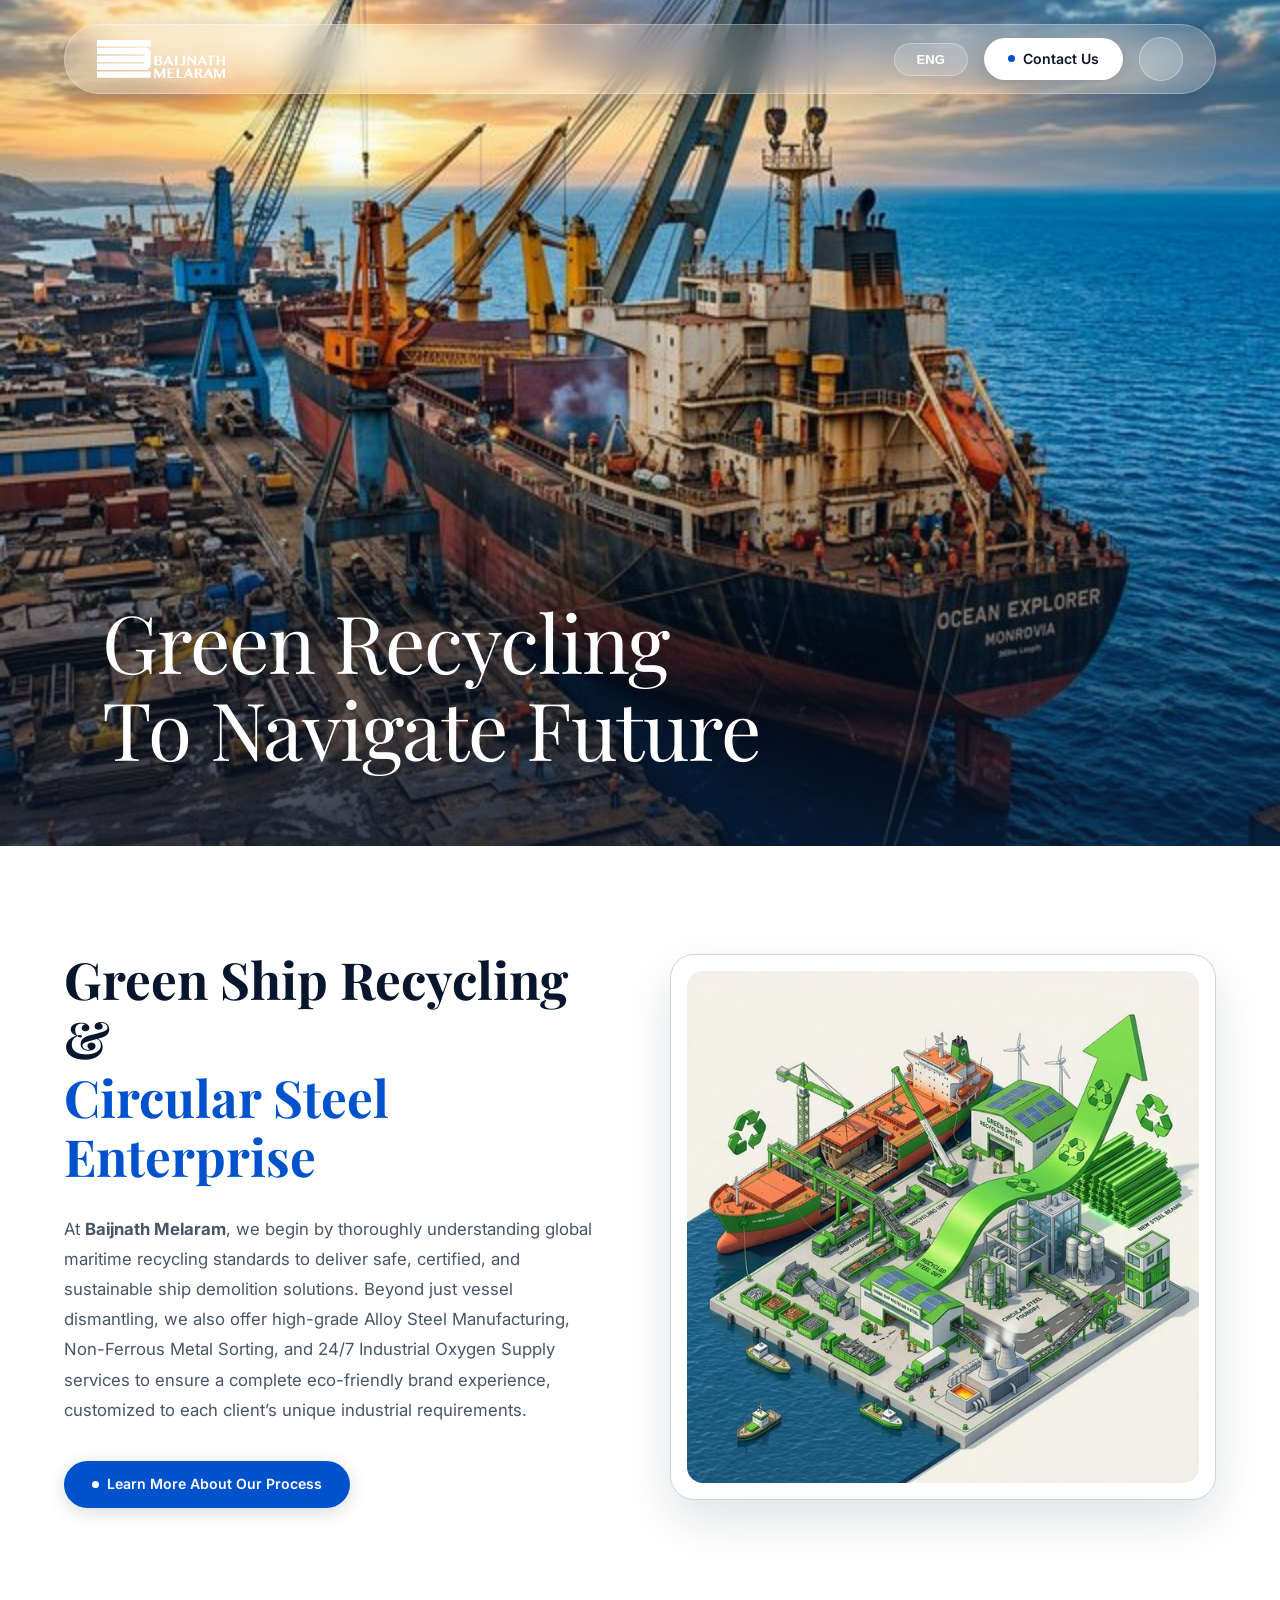
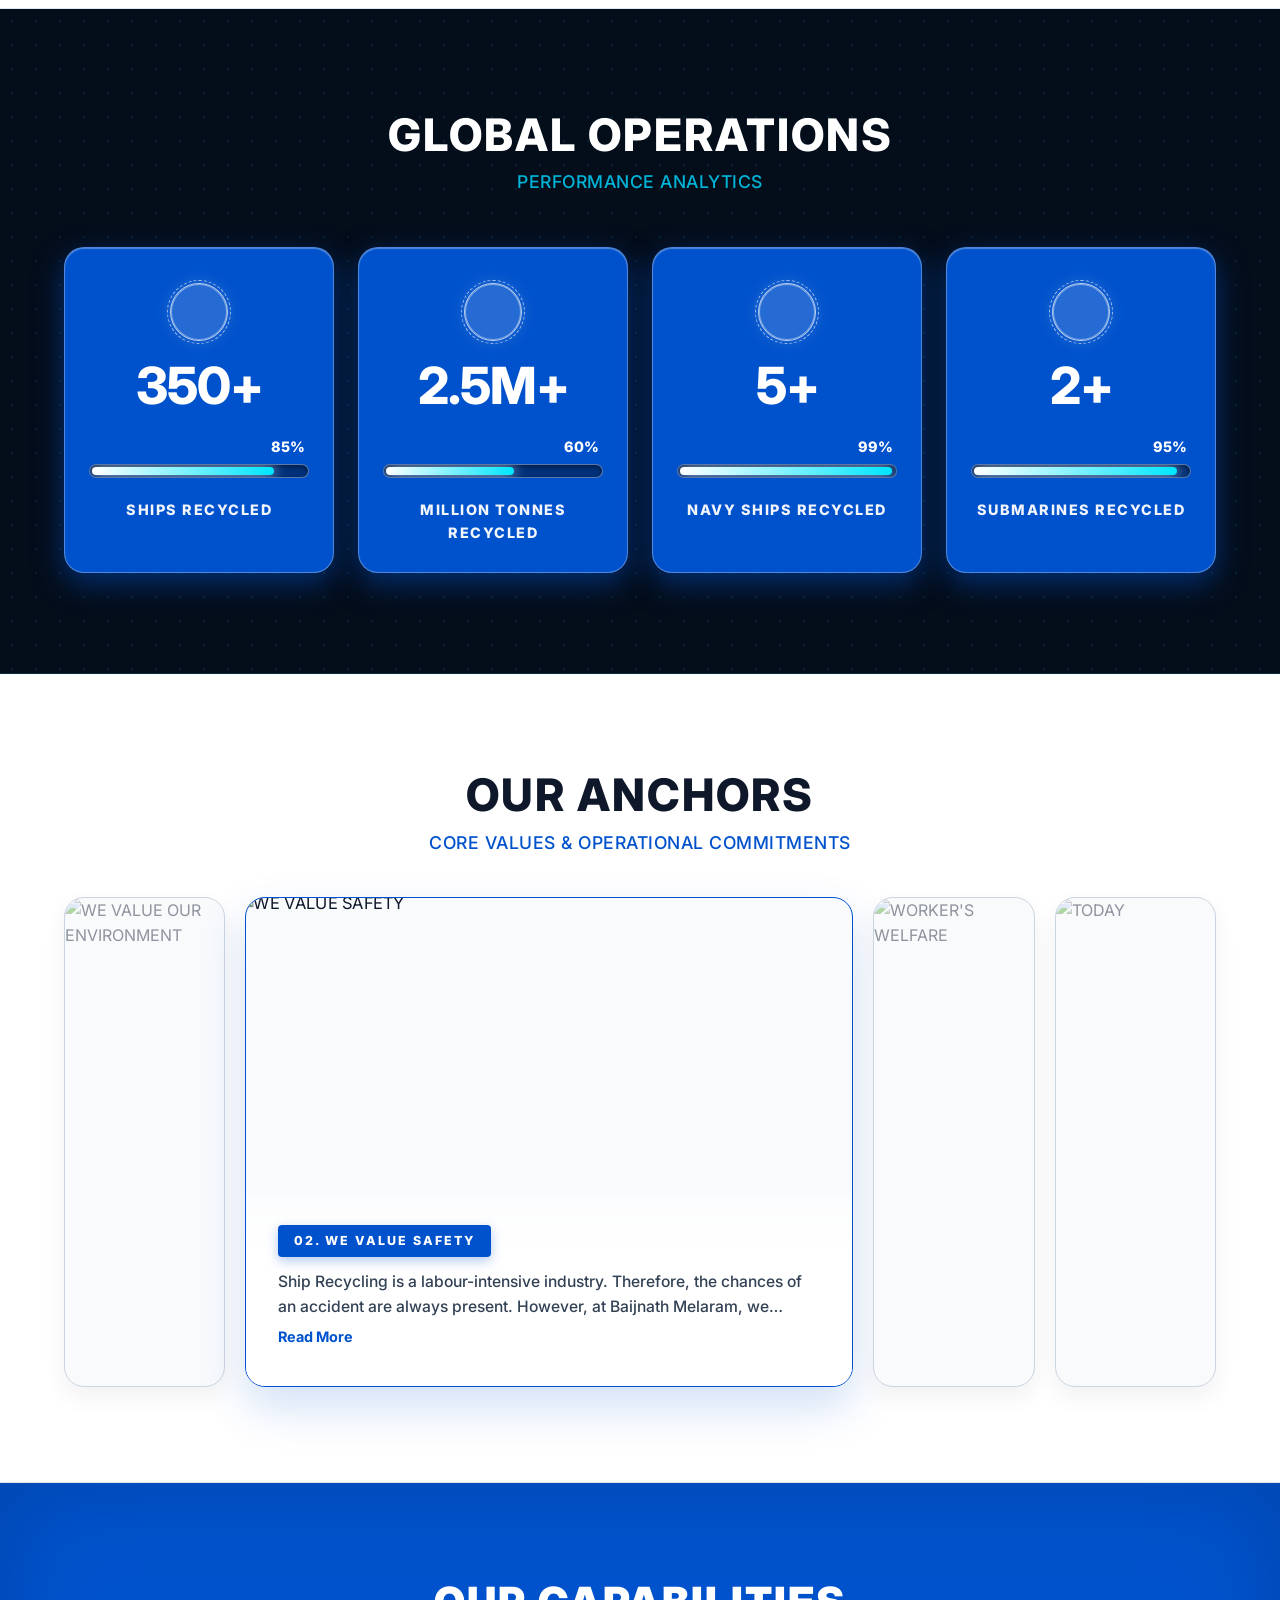
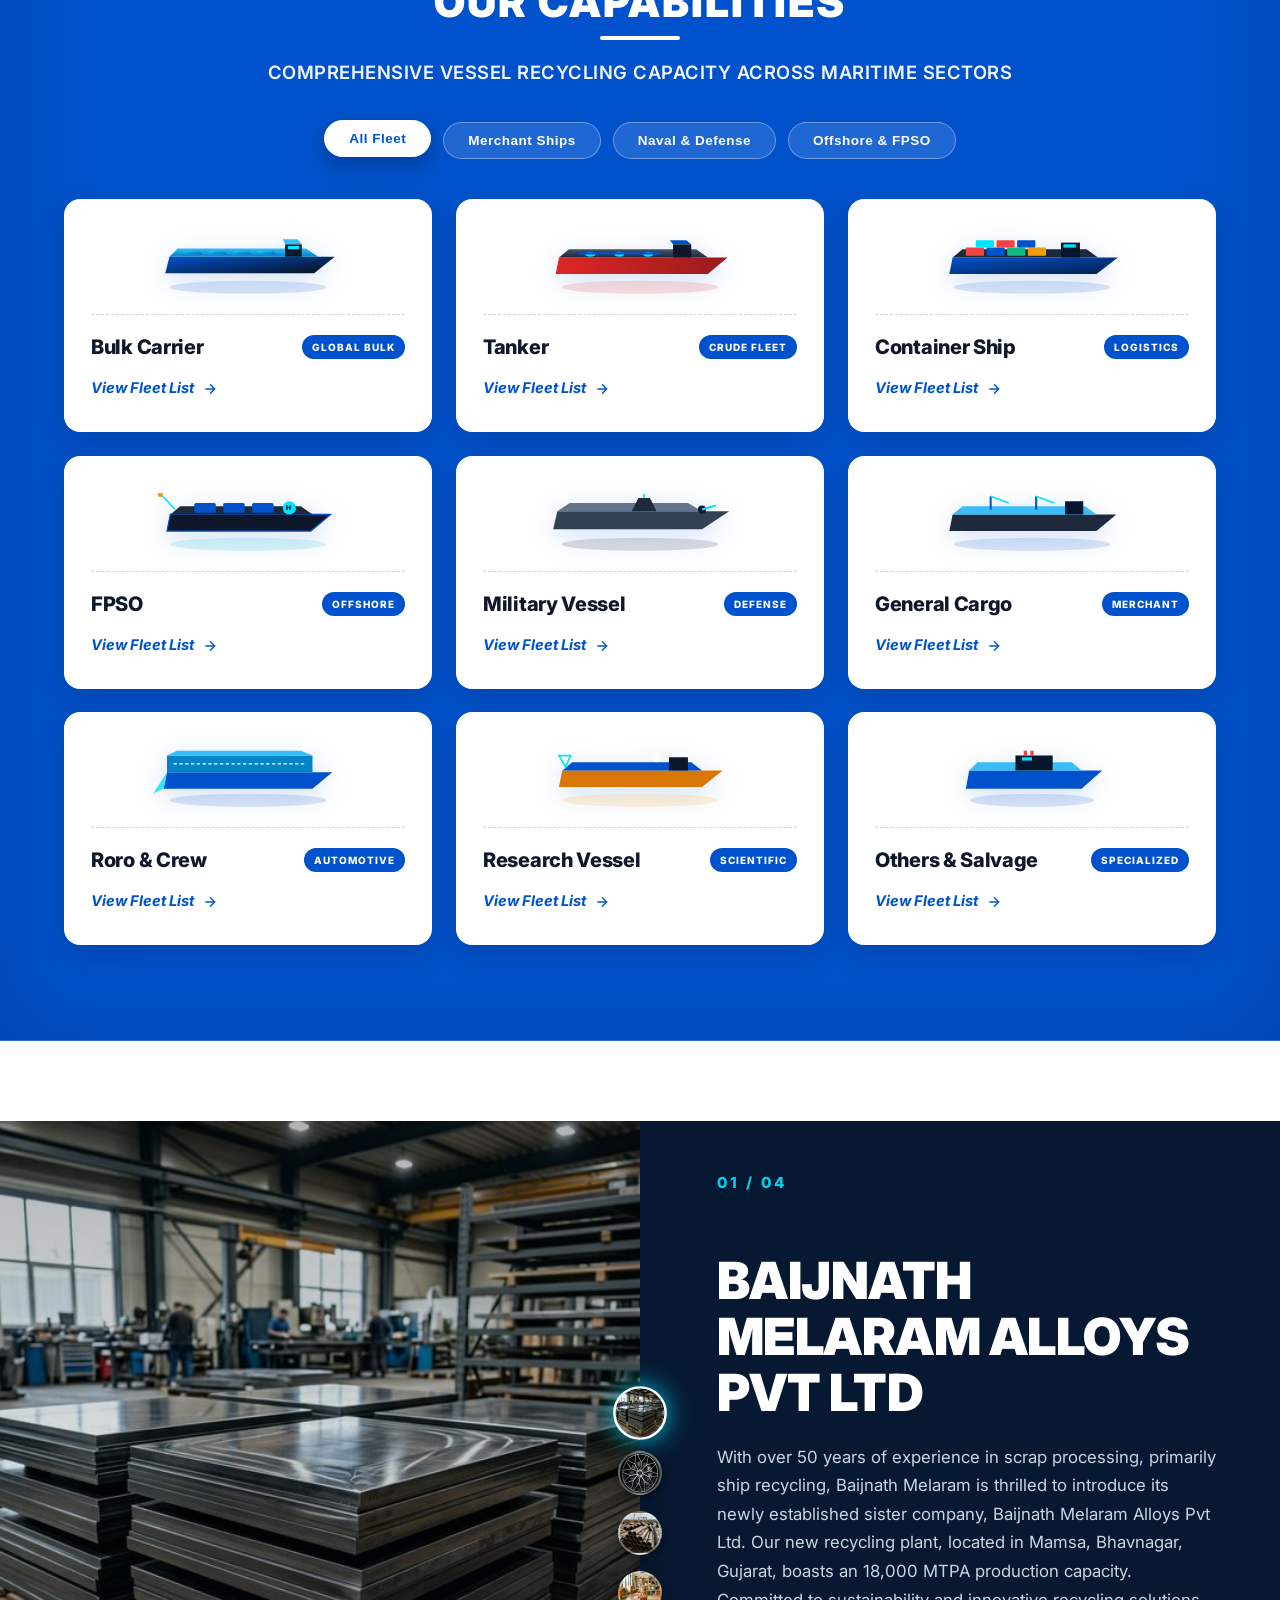
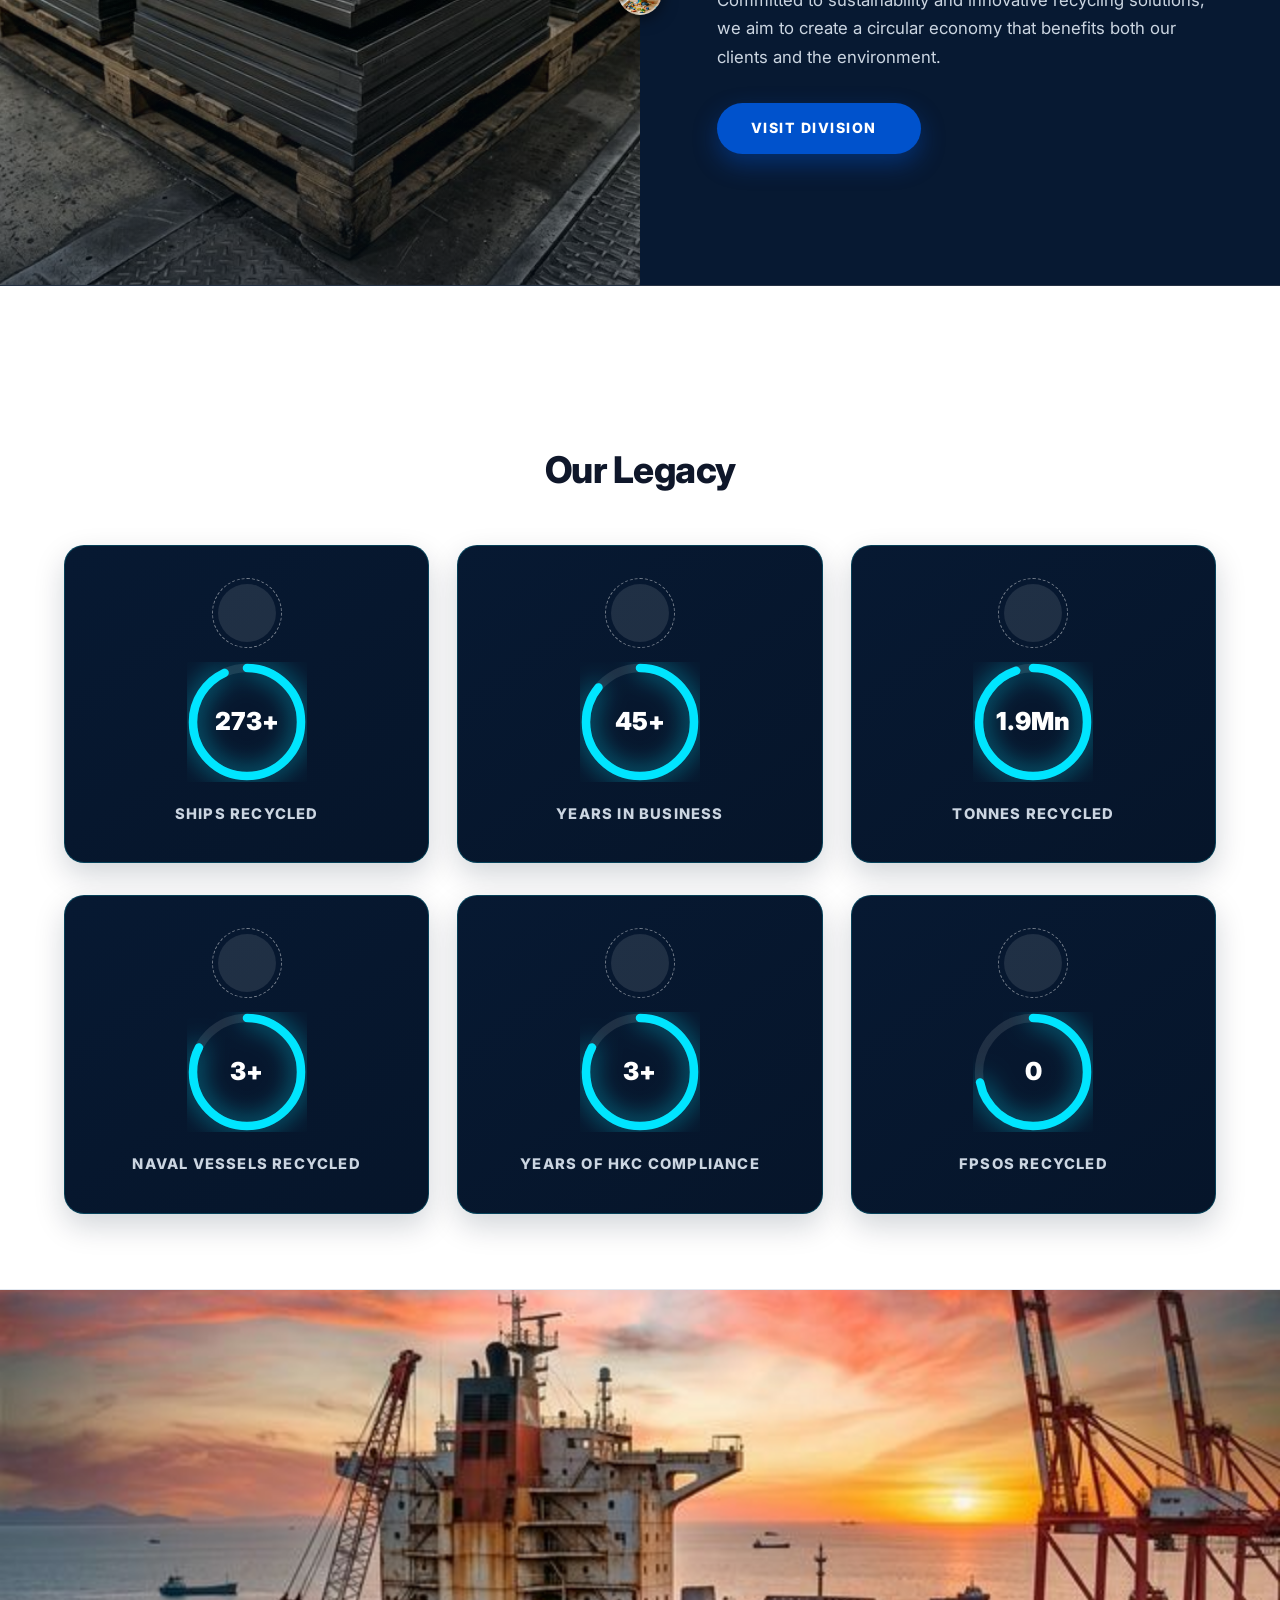
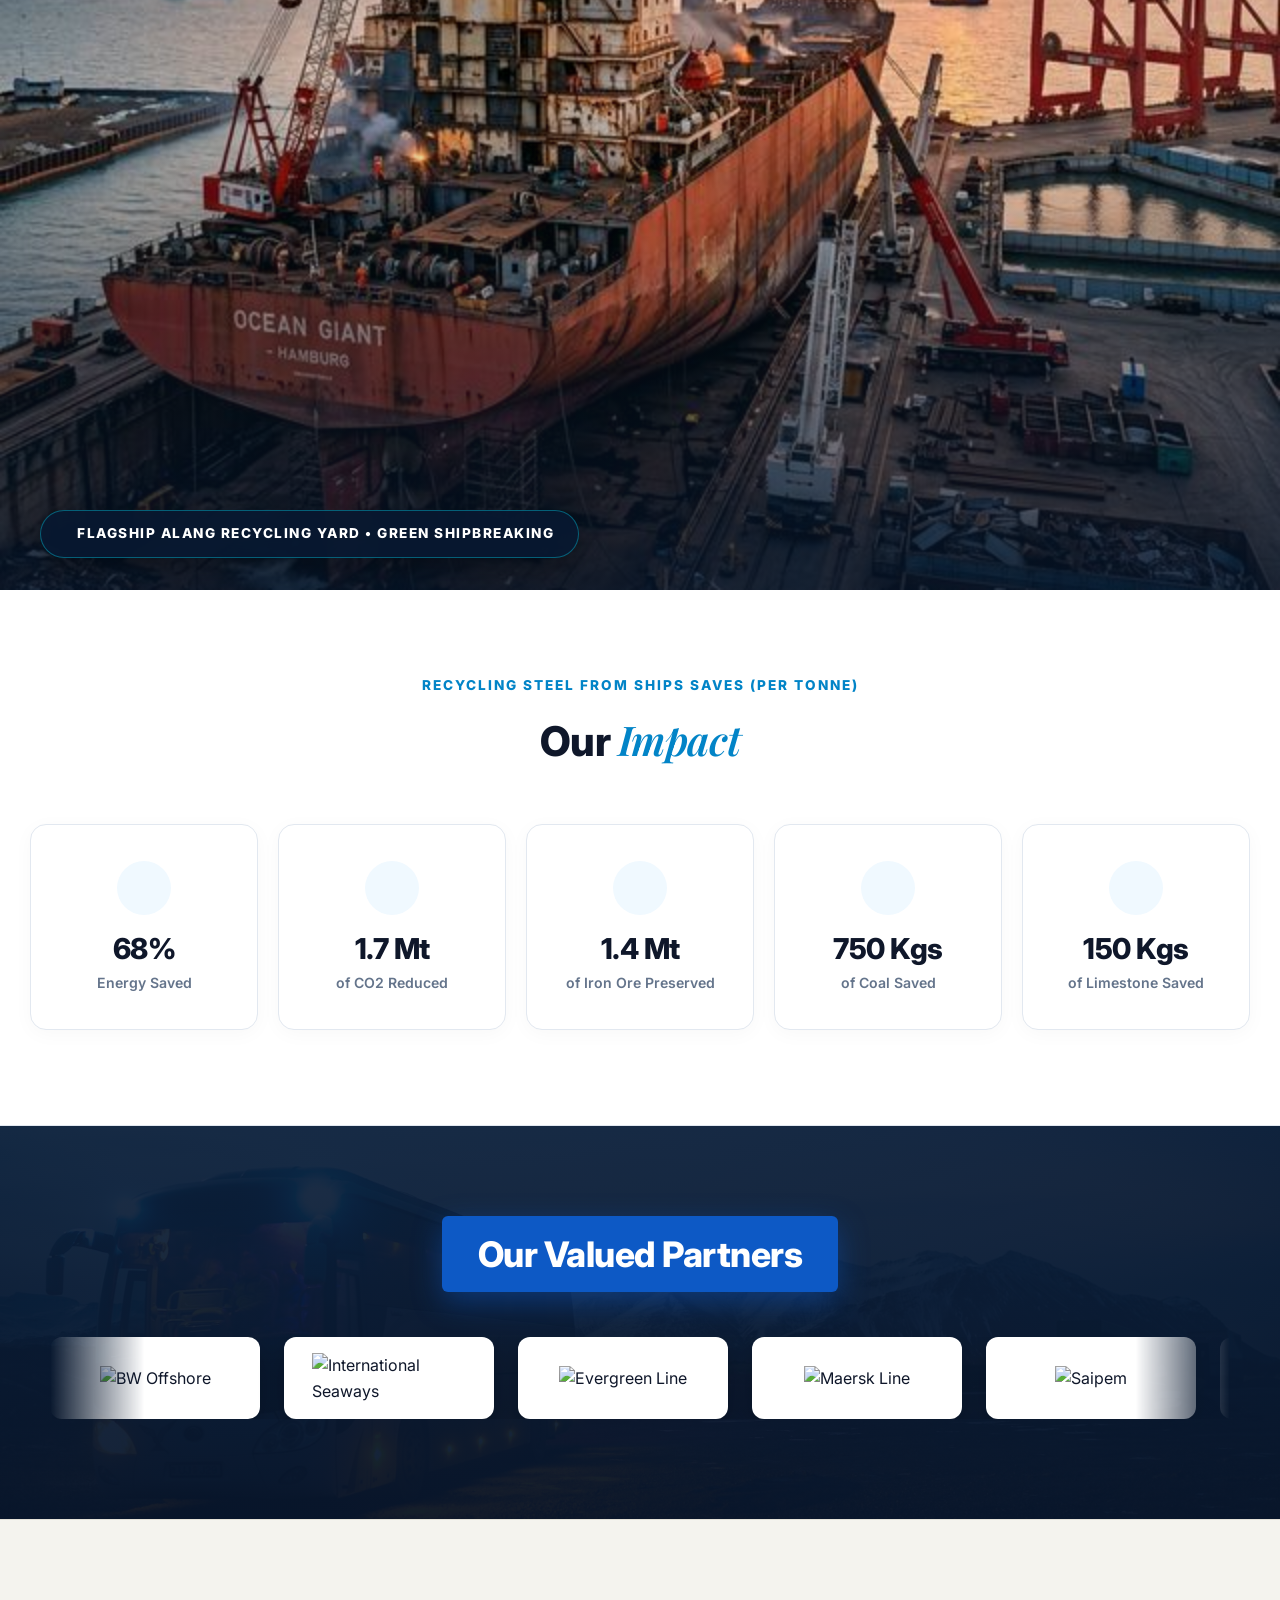
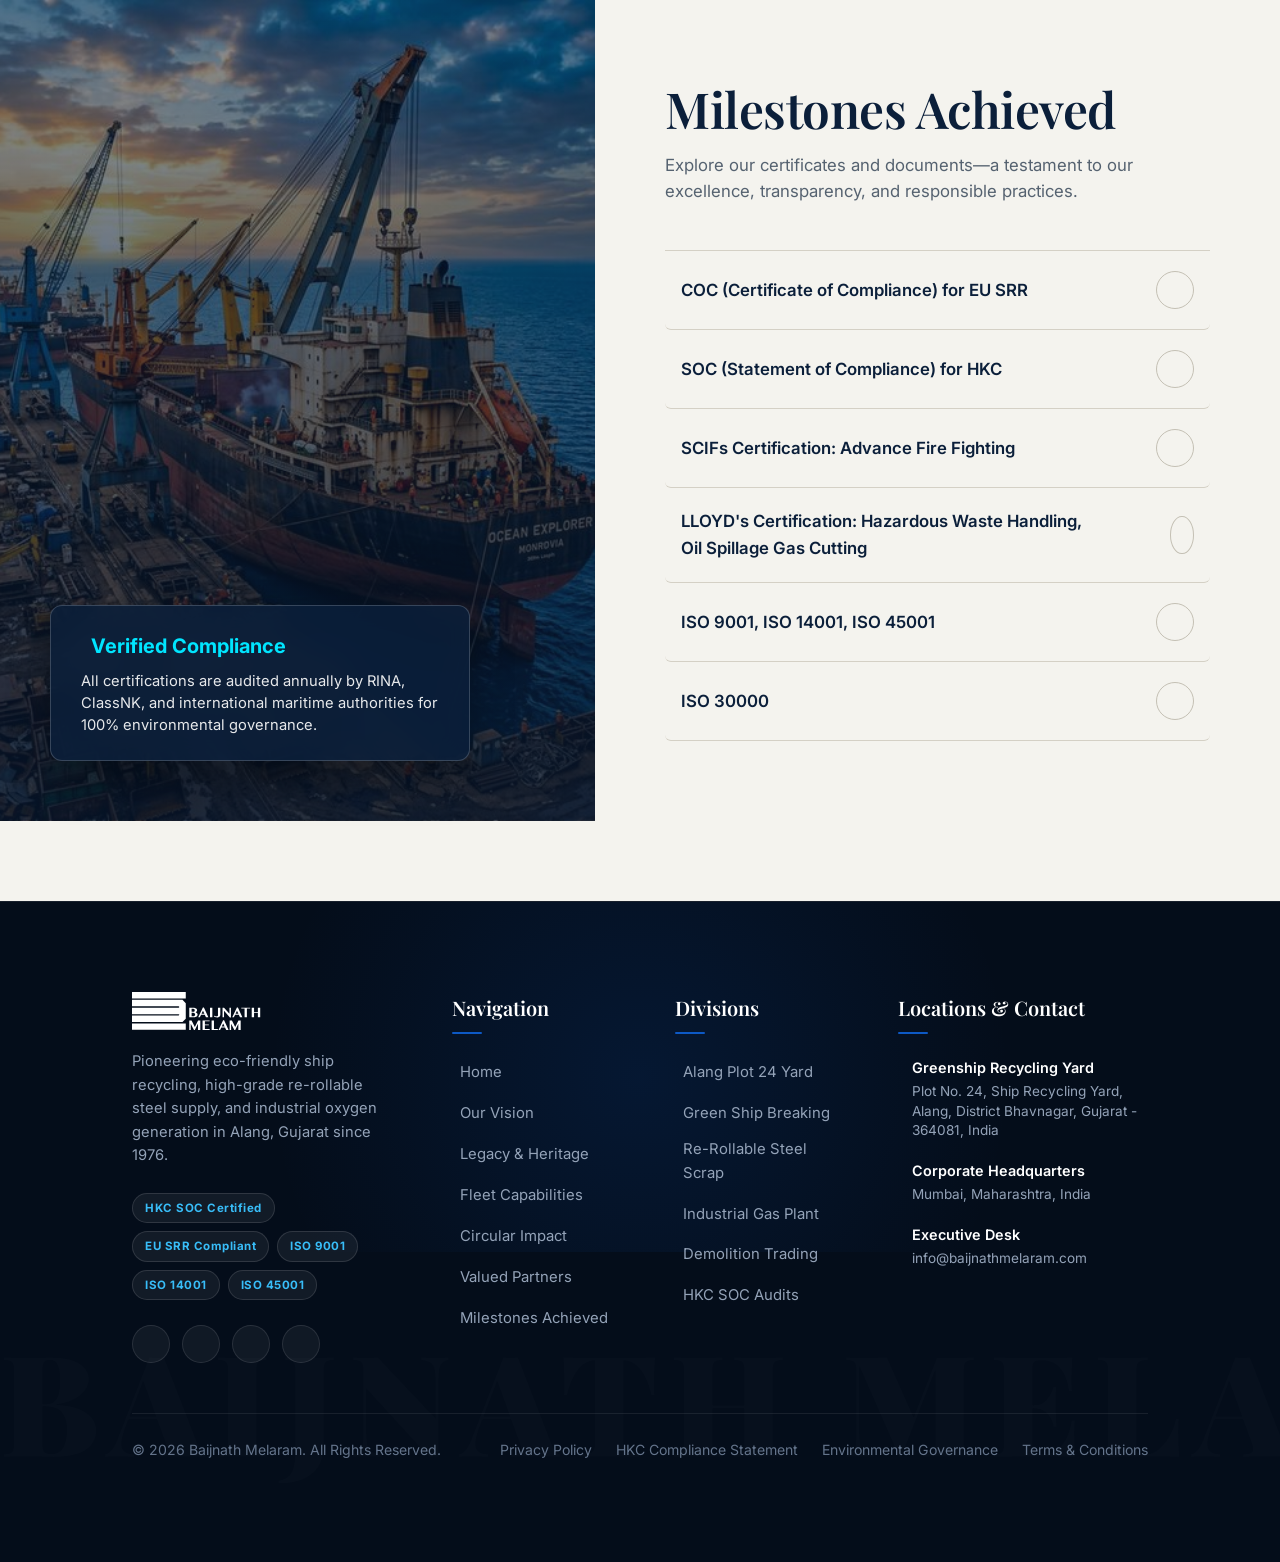
==== index.html @ f5192e76 "Finalize Baijnath Melaram website redesign with responsive layout, custom CSS, and high-end industri" ====
<!DOCTYPE html>
<html lang="en">
<head>
  <meta charset="UTF-8">
  <meta name="viewport" content="width=device-width, initial-scale=1.0">
  <title>Baijnath Melaram | Global Green Ship Recycling & Circular Steel</title>
  <!-- Remixicon Icons -->
  <link href="https://cdn.jsdelivr.net/npm/remixicon@3.5.0/fonts/remixicon.css" rel="stylesheet">
  <link rel="stylesheet" href="styles.css">
</head>
<body>

  <!-- Smart Scroll-Aware Floating Transparent Glass Pill Header (Full Original Size) -->
  <div class="sims-header-container" id="header-wrap">
    <nav class="sims-navbar" id="main-nav">
      <!-- Official Baijnath Melaram SVG Logo -->
      <a href="#" class="sims-logo-link">
        <svg class="sims-logo-svg" preserveAspectRatio="xMidYMid meet" data-bbox="38.77 33.06 450.37 133.49" viewBox="38.77 33.06 450.37 133.49" xmlns="http://www.w3.org/2000/svg">
          <g>
              <path fill="currentColor" d="M227.65 143.39v22.63H38.77v-22.63h188.88z"></path>
              <path fill="currentColor" d="M227.65 72.19v54.7l-11.54 11.55H38.77v-22.63h164.01l2.47-2.48-2.47-2.48H38.77V88.23h164.01l2.47-2.48-2.47-2.48H38.77V60.64h177.34l11.54 11.55z"></path>
              <path fill="currentColor" d="M227.65 33.06v22.63H38.77V33.06h188.88z"></path>
              <path d="M239.98 88.36h14.35c1.92 0 3.69.21 5.29.62 1.6.41 2.98.99 4.13 1.74s2.05 1.65 2.69 2.7c.64 1.05.96 2.22.96 3.5 0 .79-.09 1.52-.26 2.2-.17.67-.46 1.31-.85 1.9-.39.59-.92 1.16-1.57 1.7s-1.45 1.09-2.4 1.65c.99.31 1.89.73 2.71 1.25.82.52 1.53 1.13 2.13 1.83.6.7 1.07 1.47 1.41 2.32.34.85.51 1.75.51 2.7 0 1.32-.3 2.54-.9 3.67-.6 1.13-1.46 2.12-2.57 2.96-1.11.84-2.44 1.5-4 1.99-1.55.49-3.28.73-5.17.73h-16.48V88.36zm8.21 14.5h5.4c.87 0 1.65-.14 2.33-.41.68-.27 1.26-.65 1.73-1.13.47-.48.83-1.06 1.07-1.74.25-.67.37-1.41.37-2.2 0-.87-.16-1.67-.47-2.39-.31-.72-.79-1.34-1.43-1.86-.64-.52-1.46-.92-2.44-1.21-.99-.29-2.15-.43-3.5-.43h-3.06v11.37zm0 15.51h4.54c1.33 0 2.48-.14 3.45-.43.97-.29 1.77-.68 2.4-1.18.63-.5 1.1-1.1 1.41-1.8.3-.7.46-1.46.46-2.28 0-.94-.14-1.8-.42-2.6-.28-.8-.74-1.49-1.37-2.08-.63-.59-1.46-1.05-2.49-1.38-1.03-.33-2.28-.49-3.76-.49h-4.22v12.24z" fill="currentColor"></path>
              <path d="m291.34 87.67 15.69 34.14h-8.39l-4.19-9.13h-13l-4.39 9.13h-5.57l16.3-34.14h3.55zm-8.34 21.9h10.06l-4.96-10.8-5.1 10.8z" fill="currentColor"></path>
              <path d="M312.83 88.36h8.19v33.45h-8.19V88.36z" fill="currentColor"></path>
              <path d="M340.78 88.36h8.21v24.59c0 1.37-.25 2.62-.75 3.76a7.79 7.79 0 0 1-2.26 2.95c-1 .82-2.26 1.47-3.76 1.94s-3.26.7-5.27.7c-1.12 0-2.15-.1-3.11-.29a16.9 16.9 0 0 1-2.66-.77c-.82-.32-1.6-.68-2.32-1.08-.72-.4-1.41-.81-2.07-1.24l2.32-2.94c.35.35.77.69 1.26 1.04.49.35 1.04.66 1.64.94.6.28 1.25.51 1.94.69.69.18 1.41.27 2.15.27 1.45 0 2.59-.38 3.43-1.14.84-.76 1.26-1.78 1.26-3.06V88.36z" fill="currentColor"></path>
              <path d="M356.84 88.36h5.25l19.07 21.26V88.36h5.13v33.94h-3.53l-20.72-23.48v22.99h-5.2V88.36z" fill="currentColor"></path>
              <path d="m410.84 87.67 15.69 34.14h-8.39l-4.19-9.13h-13l-4.39 9.13h-5.57l16.3-34.14h3.55zm-8.34 21.9h10.06l-4.96-10.8-5.1 10.8z" fill="currentColor"></path>
              <path d="M453.97 88.36v2.86H442.4v30.58h-8.19V91.22h-11.59v-2.86h31.35z" fill="currentColor"></path>
              <path d="M467.56 105.87v15.93h-8.21V88.36h8.21v14.65H481V88.36h8.14v33.45H481v-15.93h-13.44z" fill="currentColor"></path>
              <path d="M239.98 133.1h7.99l11.57 22.84 11.39-22.84h7.82v33.45h-8.19v-21.8l-10.93 21.8h-3.16l-11.3-22.05v22.05h-5.2V133.1z" fill="currentColor"></path>
              <path d="M311.59 133.1v2.86h-16.77v11.03h13.94v2.86h-13.94v13.27h16.77v3.43H286.6V133.1h24.99z" fill="currentColor"></path>
              <path d="M318.5 133.1h8.21v30.02h13.71v3.43H318.5V133.1z" fill="currentColor"></path>
              <path d="m362.29 132.41 15.69 34.14h-8.39l-4.19-9.13h-13l-4.39 9.13h-5.57l16.3-34.14h3.55zm-8.34 21.9h10.06l-4.96-10.8-5.1 10.8z" fill="currentColor"></path>
              <path d="M382.66 133.1h12.58c2.17 0 4.07.23 5.69.68 1.62.45 2.97 1.09 4.05 1.9 1.08.81 1.89 1.78 2.43 2.9.54 1.12.81 2.33.81 3.65 0 .95-.19 1.85-.55 2.7-.37.85-.89 1.63-1.55 2.34s-1.47 1.35-2.42 1.9c-.95.55-1.99 1.01-3.12 1.37l11.91 16.01h-8.93l-11.22-15.12h-1.46v15.12h-8.21V133.1zm8.22 15.39h1.78c1 0 1.93-.14 2.79-.42.85-.28 1.59-.68 2.22-1.2.62-.52 1.11-1.16 1.47-1.91.35-.76.53-1.61.53-2.56 0-.89-.14-1.7-.41-2.44a5.91 5.91 0 0 0-1.12-1.91c-.48-.53-1.05-.95-1.73-1.25-.67-.3-1.41-.44-2.2-.44h-3.33v12.13z" fill="currentColor"></path>
              <path d="m432.16 132.41 15.69 34.14h-8.39l-4.19-9.13h-13l-4.39 9.13h-5.57l16.3-34.14h3.55zm-8.34 21.9h10.06l-4.96-10.8-5.1 10.8z" fill="currentColor"></path>
              <path d="M450.37 133.1h7.99l11.57 22.84 11.39-22.84h7.82v33.45h-8.19v-21.8l-10.93 21.8h-3.16l-11.3-22.05v22.05h-5.2V133.1z" fill="currentColor"></path>
          </g>
        </svg>
      </a>

      <!-- Right Controls: Contact Us Button + 3-Line Hamburger Menu Toggle -->
      <div class="sims-nav-right">
        <button class="sims-lang-btn">
          <i class="ri-global-line"></i> ENG <i class="ri-arrow-down-s-line"></i>
        </button>
        <a href="#contact" class="sims-pill-btn">
          <span class="dot-prefix"></span> Contact Us
        </a>
        <button class="sims-menu-toggle" id="menu-toggle" aria-label="Toggle Navigation Menu">
          <i class="ri-menu-line"></i>
        </button>
      </div>
    </nav>
  </div>

  <!-- Slide-In Overlay Drawer Navigation Menu (Exact User Specified Links) -->
  <div class="sims-drawer-overlay" id="drawer-menu">
    <div class="sims-drawer-top">
      <a href="#" class="sims-logo-link">
        <svg class="sims-logo-svg" style="color: #ffffff; height: 38px;" viewBox="38.77 33.06 450.37 133.49" xmlns="http://www.w3.org/2000/svg">
          <g><path fill="currentColor" d="M227.65 143.39v22.63H38.77v-22.63h188.88z"></path><path fill="currentColor" d="M227.65 72.19v54.7l-11.54 11.55H38.77v-22.63h164.01l2.47-2.48-2.47-2.48H38.77V88.23h164.01l2.47-2.48-2.47-2.48H38.77V60.64h177.34l11.54 11.55z"></path><path fill="currentColor" d="M227.65 33.06v22.63H38.77V33.06h188.88z"></path></g>
        </svg>
      </a>
      <button class="sims-drawer-close" id="close-drawer">
        <i class="ri-close-line"></i>
      </button>
    </div>

    <div class="sims-drawer-grid">
      <ul class="sims-drawer-menu-links">
        <li><a href="#" class="drawer-link"><span class="num">01</span> Home</a></li>
        <li><a href="#divisions" class="drawer-link"><span class="num">02</span> Greenship Recycling</a></li>
        <li><a href="#divisions" class="drawer-link"><span class="num">03</span> Alloy Manufacturing</a></li>
        <li><a href="#solutions" class="drawer-link"><span class="num">04</span> Prime Trading</a></li>
        <li><a href="#solutions" class="drawer-link"><span class="num">05</span> Secondary Scrap Trading</a></li>
        <li><a href="#contact" class="drawer-link"><span class="num">06</span> Contact Us</a></li>
      </ul>

      <div class="sims-drawer-info">
        <h4>Baijnath Melaram</h4>
        <p>Pioneering eco-friendly ship recycling, high-grade re-rollable steel manufacturing, and industrial oxygen gas generation at Plot No. 24, Alang Ship Breaking Yard since 1976.</p>
        <p><strong>Yard Address:</strong> Alang, Bhavnagar, Gujarat - 364081</p>
        <p><strong>Email:</strong> info@baijnathmelaram.com</p>
      </div>
    </div>
  </div>

  <!-- Hero Section with Requested YouTube Ship Video (ID: V23kBNrdjyE) -->
  <section class="sims-hero">
    <div class="sims-hero-media-wrap">
      <!-- 4K Sharp Fallback Poster Image -->
      <img src="assets/images/sharp_ship_hero.png" alt="Alang Green Ship Recycling Yard 4K" class="sims-hero-fallback-img">
      
      <!-- YouTube HD Ship Recycling Video Loop (ID: V23kBNrdjyE) -->
      <iframe class="sims-hero-youtube-iframe" 
        src="https://www.youtube-nocookie.com/embed/V23kBNrdjyE?autoplay=1&mute=1&controls=0&loop=1&playlist=V23kBNrdjyE&playsinline=1&enablejsapi=1&rel=0&showinfo=0&iv_load_policy=3&modestbranding=1&disablekb=1&fs=0&autohide=1" 
        allow="autoplay; encrypted-media; picture-in-picture" 
        tabindex="-1"
        title="Alang Ship Recycling HD Video">
      </iframe>
    </div>

    <!-- Invisible Interaction Blocker Shield -->
    <div class="sims-hero-video-blocker"></div>

    <!-- Minimal Overlay for Text Readability -->
    <div class="sims-hero-overlay"></div>

    <!-- Content at Bottom Left -->
    <div class="sims-hero-content">
      <h1 class="sims-hero-headline-bottom">
        <span>Green Recycling</span>
        <span>To Navigate Future</span>
      </h1>
    </div>
  </section>

  <!-- Pixelite3D Exact Split 2-Column Section (Directly Below Hero Banner) -->
  <section class="pixel-split-sec" id="about-agency">
    <div class="pixel-split-container">
      <!-- Left Column: Title & Text Content -->
      <div class="pixel-split-left">
        <div class="pixel-curtain-heading-wrap">
          <h2 class="pixel-split-title">
            Green Ship Recycling & <span>Circular Steel Enterprise</span>
          </h2>
        </div>

        <div class="pixel-fade-up">
          <p class="pixel-split-text">
            At <strong>Baijnath Melaram</strong>, we begin by thoroughly understanding global maritime recycling standards to deliver safe, certified, and sustainable ship demolition solutions. Beyond just vessel dismantling, we also offer high-grade Alloy Steel Manufacturing, Non-Ferrous Metal Sorting, and 24/7 Industrial Oxygen Supply services to ensure a complete eco-friendly brand experience, customized to each client’s unique industrial requirements.
          </p>
          <div class="pixel-split-actions">
            <a href="#contact" class="sims-pill-btn" style="background: #0052cc; color: #ffffff; padding: 12px 28px;">
              <span class="dot-prefix" style="background: #ffffff;"></span> Learn More About Our Process
            </a>
          </div>
        </div>
      </div>

      <!-- Right Column: 3D Isometric Graphic Illustration with Clip-Path Mask Reveal -->
      <div class="pixel-split-right">
        <div class="pixel-clip-image">
          <img src="assets/images/ship_recycling_3d.png" alt="Baijnath Melaram Green Ship Recycling 3D Isometric Graphic" class="pixel-3d-img">
        </div>
      </div>
    </div>
  </section>

  <!-- High-Tech Dashboard Dark Section (Exact 1:1 Match with Option 2 Screenshot) -->
  <section class="sims-metrics-sec-dark" id="impact">
    <div class="sims-metrics-container">
      <div class="sims-sec-header-center pixel-fade-up">
        <h2 class="sims-sec-title">GLOBAL OPERATIONS</h2>
        <div class="sims-sec-subtitle">Performance Analytics</div>
      </div>

      <div class="sims-metrics-grid">
        <!-- Card 1: SHIPS RECYCLED -->
        <div class="sims-metric-card pixel-fade-up" style="transition-delay: 0.1s;">
          <div class="sims-metric-icon-center">
            <i class="ri-ship-2-line"></i>
          </div>
          <div class="sims-metric-val"><span class="sims-counter" data-target="350">0</span>+</div>
          <div class="sims-progress-meta">85%</div>
          <div class="sims-progress-wrap">
            <div class="sims-progress-bar" data-progress="85%"></div>
          </div>
          <div class="sims-metric-label">SHIPS RECYCLED</div>
        </div>

        <!-- Card 2: MILLION TONNES RECYCLED -->
        <div class="sims-metric-card pixel-fade-up" style="transition-delay: 0.2s;">
          <div class="sims-metric-icon-center">
            <i class="ri-recycle-line"></i>
          </div>
          <div class="sims-metric-val"><span class="sims-counter" data-target="2.5">0</span>M+</div>
          <div class="sims-progress-meta">60%</div>
          <div class="sims-progress-wrap">
            <div class="sims-progress-bar" data-progress="60%"></div>
          </div>
          <div class="sims-metric-label">MILLION TONNES RECYCLED</div>
        </div>

        <!-- Card 3: NAVY SHIPS RECYCLED -->
        <div class="sims-metric-card pixel-fade-up" style="transition-delay: 0.3s;">
          <div class="sims-metric-icon-center">
            <i class="ri-anchor-line"></i>
          </div>
          <div class="sims-metric-val"><span class="sims-counter" data-target="5">0</span>+</div>
          <div class="sims-progress-meta">99%</div>
          <div class="sims-progress-wrap">
            <div class="sims-progress-bar" data-progress="99%"></div>
          </div>
          <div class="sims-metric-label">NAVY SHIPS RECYCLED</div>
        </div>

        <!-- Card 4: SUBMARINES RECYCLED -->
        <div class="sims-metric-card pixel-fade-up" style="transition-delay: 0.4s;">
          <div class="sims-metric-icon-center">
            <i class="ri-radar-line"></i>
          </div>
          <div class="sims-metric-val"><span class="sims-counter" data-target="2">0</span>+</div>
          <div class="sims-progress-meta">95%</div>
          <div class="sims-progress-wrap">
            <div class="sims-progress-bar" data-progress="95%"></div>
          </div>
          <div class="sims-metric-label">SUBMARINES RECYCLED</div>
        </div>
      </div>
    </div>
  </section>

  <!-- Option C Expandable Accordion Slider Section (OUR ANCHORS & CORE COMMITMENTS) -->
  <section class="sims-extensions-sec" id="anchors">
    <div class="sims-extensions-container">
      <div class="sims-sec-header-center pixel-fade-up">
        <h2 class="sims-sec-title">OUR ANCHORS</h2>
        <div class="sims-sec-subtitle">Core Values & Operational Commitments</div>
      </div>

      <div class="option3-container pixel-fade-up">
        <!-- Strip 1: ENVIRONMENT (Expanded Default) -->
        <div class="op3-strip expanded">
          <img src="https://images.unsplash.com/photo-1542601906990-b4d3fb778b09?auto=format&fit=crop&w=800&q=80" class="op3-strip-img" alt="WE VALUE OUR ENVIRONMENT">
          <div class="op3-content-full">
            <span class="extension-badge">01. WE VALUE OUR ENVIRONMENT</span>
            <p class="op3-card-desc">Baijnath Melaram trusts that by accomplishing a SOC for HKC from Class NK, we have made a critical stride towards moving to the perfect Green Ship Recycling Yard. Nonetheless, the adventure is ceaseless. Baijnath Melaram trusts that by accomplishing AP-Moller Maersk RSRS Compliant.EUSRR Application filed with CLASSNK. We have recognised the accompanying territories which concern send proprietors the most when they assess a yard to perceive how 'Green " it truly is.</p>
            <span class="op3-readmore-trigger" onclick="toggleReadMore(event, this)">Read More <i class="ri-arrow-down-s-line"></i></span>
          </div>
        </div>

        <!-- Strip 2: SAFETY -->
        <div class="op3-strip">
          <img src="https://images.unsplash.com/photo-1504307651254-35680f356dfd?auto=format&fit=crop&w=800&q=80" class="op3-strip-img" alt="WE VALUE SAFETY">
          <div class="op3-content-full">
            <span class="extension-badge">02. WE VALUE SAFETY</span>
            <p class="op3-card-desc">Ship Recycling is a labour-intensive industry. Therefore, the chances of an accident are always present. However, at Baijnath Melaram, we scientifically approach this and reduce the Hazard by taking preventive measures.</p>
            <span class="op3-readmore-trigger" onclick="toggleReadMore(event, this)">Read More <i class="ri-arrow-down-s-line"></i></span>
          </div>
        </div>

        <!-- Strip 3: WORKER'S WELFARE -->
        <div class="op3-strip">
          <img src="https://images.unsplash.com/photo-1581092160607-ee22621dd758?auto=format&fit=crop&w=800&q=80" class="op3-strip-img" alt="WORKER'S WELFARE">
          <div class="op3-content-full">
            <span class="extension-badge">03. WE VALUE WORKER'S WELFARE</span>
            <p class="op3-card-desc">3 Different worker's committees have been formed through open elections. these committees are responsible to connect the Management, HSE and Workers to help improve the working environment in several ways. The committee meets every month to open the Suggestion/complaint boxes placed in the yard as well as the dormitory and find solutions to any situation that has been raised.</p>
            <span class="op3-readmore-trigger" onclick="toggleReadMore(event, this)">Read More <i class="ri-arrow-down-s-line"></i></span>
          </div>
        </div>

        <!-- Strip 4: TODAY -->
        <div class="op3-strip">
          <img src="https://images.unsplash.com/photo-1518709268805-4e9042af9f23?auto=format&fit=crop&w=800&q=80" class="op3-strip-img" alt="TODAY">
          <div class="op3-content-full">
            <span class="extension-badge">04. TODAY</span>
            <p class="op3-card-desc">Baijnath Melaram’s Core Values include Honesty, Excellence, Leading Change, and Respect. The company has achieved its Statement of Compliance (SOC) from Class NK and has successfully cut vessels under the same.</p>
            <span class="op3-readmore-trigger" onclick="toggleReadMore(event, this)">Read More <i class="ri-arrow-down-s-line"></i></span>
          </div>
        </div>
      </div>
    </div>
  </section>

  <!-- SECTION: OUR CAPABILITIES (LUXURY BENTO GRID WITH SHIP BLUEPRINTS) -->
  <section class="capabilities-section" id="capabilities">
    <div class="capabilities-container">
      <div class="sims-sec-header-center pixel-fade-up">
        <h2 class="sims-sec-title">OUR CAPABILITIES</h2>
        <div class="sims-sec-subtitle">Comprehensive Vessel Recycling Capacity Across Maritime Sectors</div>
      </div>

      <!-- Interactive Fleet Category Filter Bar -->
      <div class="fleet-filter-bar pixel-fade-up">
        <button class="filter-btn active" data-filter="all">All Fleet</button>
        <button class="filter-btn" data-filter="MERCHANT">Merchant Ships</button>
        <button class="filter-btn" data-filter="DEFENSE">Naval & Defense</button>
        <button class="filter-btn" data-filter="OFFSHORE">Offshore & FPSO</button>
      </div>

      <div class="capabilities-grid bento-grid pixel-fade-up">
        <!-- 1. Bulk Carrier -->
        <div class="capability-card bento-card" data-category="MERCHANT">
          <div class="blueprint-art-wrapper">
            <svg class="ship-blueprint-svg 3d-isometric" viewBox="0 0 240 75" fill="none">
              <defs>
                <linearGradient id="bulkHull" x1="0" y1="0" x2="1" y2="0.8"><stop offset="0%" stop-color="#0052cc"/><stop offset="100%" stop-color="#07162c"/></linearGradient>
                <linearGradient id="bulkDeck" x1="0" y1="0" x2="0" y2="1"><stop offset="0%" stop-color="#38bdf8"/><stop offset="100%" stop-color="#0284c7"/></linearGradient>
                <linearGradient id="bulkHatch" x1="0" y1="0" x2="1" y2="1"><stop offset="0%" stop-color="#00e5ff"/><stop offset="100%" stop-color="#0052cc"/></linearGradient>
              </defs>
              <ellipse cx="120" cy="62" rx="95" ry="8" fill="rgba(0,82,204,0.15)" />
              <polygon points="20,45 200,45 225,25 205,25 25,25" fill="url(#bulkHull)" />
              <polygon points="25,25 205,25 190,15 35,15" fill="url(#bulkDeck)" />
              <polygon points="45,22 65,22 60,18 42,18" fill="url(#bulkHatch)" />
              <polygon points="75,22 95,22 90,18 72,18" fill="url(#bulkHatch)" />
              <polygon points="105,22 125,22 120,18 102,18" fill="url(#bulkHatch)" />
              <polygon points="135,22 155,22 150,18 132,18" fill="url(#bulkHatch)" />
              <polygon points="165,25 185,25 185,10 165,10" fill="#07162c" />
              <polygon points="165,10 185,10 180,4 162,4" fill="#38bdf8" />
              <rect x="168" y="12" width="14" height="4" fill="#00e5ff" />
            </svg>
          </div>
          <div class="capability-body">
            <div class="title-badge-row">
              <h3 class="capability-title">Bulk Carrier</h3>
              <span class="category-pill">GLOBAL BULK</span>
            </div>
            <a href="#bulkcarrier" class="capability-link">
              <span>View Fleet List</span>
              <svg class="arrow-icon" viewBox="0 0 24 24" fill="none" stroke="currentColor" stroke-width="2">
                <line x1="5" y1="12" x2="19" y2="12"></line>
                <polyline points="12 5 19 12 12 19"></polyline>
              </svg>
            </a>
          </div>
        </div>

        <!-- 2. Tanker -->
        <div class="capability-card bento-card" data-category="MERCHANT">
          <div class="blueprint-art-wrapper">
            <svg class="ship-blueprint-svg 3d-isometric" viewBox="0 0 240 75" fill="none">
              <defs>
                <linearGradient id="tankerHull" x1="0" y1="0" x2="1" y2="0"><stop offset="0%" stop-color="#dc2626"/><stop offset="100%" stop-color="#991b1b"/></linearGradient>
                <linearGradient id="tankerDeck" x1="0" y1="0" x2="0" y2="1"><stop offset="0%" stop-color="#475569"/><stop offset="100%" stop-color="#1e293b"/></linearGradient>
              </defs>
              <ellipse cx="120" cy="62" rx="95" ry="8" fill="rgba(220,38,38,0.15)" />
              <polygon points="18,46 202,46 226,26 202,26 22,26" fill="url(#tankerHull)" />
              <polygon points="22,26 202,26 188,16 34,16" fill="url(#tankerDeck)" />
              <ellipse cx="60" cy="22" rx="6" ry="3" fill="#00e5ff" />
              <ellipse cx="95" cy="22" rx="6" ry="3" fill="#00e5ff" />
              <ellipse cx="130" cy="22" rx="6" ry="3" fill="#00e5ff" />
              <path d="M45,21 L145,21" stroke="#0052cc" stroke-width="2.5" />
              <polygon points="160,26 182,26 182,10 160,10" fill="#0f172a" />
              <polygon points="160,10 182,10 176,5 156,5" fill="#0052cc" />
            </svg>
          </div>
          <div class="capability-body">
            <div class="title-badge-row">
              <h3 class="capability-title">Tanker</h3>
              <span class="category-pill">CRUDE FLEET</span>
            </div>
            <a href="#tanker" class="capability-link">
              <span>View Fleet List</span>
              <svg class="arrow-icon" viewBox="0 0 24 24" fill="none" stroke="currentColor" stroke-width="2">
                <line x1="5" y1="12" x2="19" y2="12"></line>
                <polyline points="12 5 19 12 12 19"></polyline>
              </svg>
            </a>
          </div>
        </div>

        <!-- 3. Container Ship -->
        <div class="capability-card bento-card" data-category="MERCHANT">
          <div class="blueprint-art-wrapper">
            <svg class="ship-blueprint-svg 3d-isometric" viewBox="0 0 240 75" fill="none">
              <defs>
                <linearGradient id="contHull" x1="0" y1="0" x2="1" y2="1"><stop offset="0%" stop-color="#0052cc"/><stop offset="100%" stop-color="#041f4a"/></linearGradient>
              </defs>
              <ellipse cx="120" cy="62" rx="95" ry="8" fill="rgba(0,82,204,0.15)" />
              <polygon points="20,46 198,46 224,26 200,26 24,26" fill="url(#contHull)" />
              <polygon points="24,26 200,26 186,16 36,16" fill="#1e293b" />
              <rect x="40" y="14" width="22" height="10" fill="#ef4444" rx="1" />
              <rect x="65" y="14" width="22" height="10" fill="#0052cc" rx="1" />
              <rect x="90" y="14" width="22" height="10" fill="#10b981" rx="1" />
              <rect x="115" y="14" width="22" height="10" fill="#f59e0b" rx="1" />
              <rect x="52" y="5" width="22" height="9" fill="#00e5ff" rx="1" />
              <rect x="77" y="5" width="22" height="9" fill="#ef4444" rx="1" />
              <rect x="102" y="5" width="22" height="9" fill="#0052cc" rx="1" />
              <polygon points="155,26 178,26 178,8 155,8" fill="#07162c" />
              <rect x="158" y="10" width="15" height="4" fill="#00e5ff" />
            </svg>
          </div>
          <div class="capability-body">
            <div class="title-badge-row">
              <h3 class="capability-title">Container Ship</h3>
              <span class="category-pill">LOGISTICS</span>
            </div>
            <a href="#container" class="capability-link">
              <span>View Fleet List</span>
              <svg class="arrow-icon" viewBox="0 0 24 24" fill="none" stroke="currentColor" stroke-width="2">
                <line x1="5" y1="12" x2="19" y2="12"></line>
                <polyline points="12 5 19 12 12 19"></polyline>
              </svg>
            </a>
          </div>
        </div>

        <!-- 4. FPSO -->
        <div class="capability-card bento-card" data-category="OFFSHORE">
          <div class="blueprint-art-wrapper">
            <svg class="ship-blueprint-svg 3d-isometric" viewBox="0 0 240 75" fill="none">
              <ellipse cx="120" cy="62" rx="95" ry="8" fill="rgba(0,180,216,0.15)" />
              <polygon points="22,46 196,46 220,26 198,26 26,26" fill="#0f172a" stroke="#0052cc" stroke-width="1.5" />
              <polygon points="26,26 198,26 184,16 38,16" fill="#1e293b" />
              <line x1="32" y1="20" x2="16" y2="3" stroke="#00e5ff" stroke-width="2" />
              <circle cx="14" cy="2" r="3" fill="#f59e0b" />
              <rect x="55" y="12" width="26" height="12" fill="#0052cc" rx="2" />
              <rect x="90" y="12" width="26" height="12" fill="#0052cc" rx="2" />
              <rect x="125" y="12" width="26" height="12" fill="#0052cc" rx="2" />
              <circle cx="170" cy="18" r="8" fill="#00e5ff" />
              <text x="166" y="21" font-size="8" font-weight="900" fill="#07162c">H</text>
            </svg>
          </div>
          <div class="capability-body">
            <div class="title-badge-row">
              <h3 class="capability-title">FPSO</h3>
              <span class="category-pill">OFFSHORE</span>
            </div>
            <a href="#fpso" class="capability-link">
              <span>View Fleet List</span>
              <svg class="arrow-icon" viewBox="0 0 24 24" fill="none" stroke="currentColor" stroke-width="2">
                <line x1="5" y1="12" x2="19" y2="12"></line>
                <polyline points="12 5 19 12 12 19"></polyline>
              </svg>
            </a>
          </div>
        </div>

        <!-- 5. Military Vessel -->
        <div class="capability-card bento-card" data-category="DEFENSE">
          <div class="blueprint-art-wrapper">
            <svg class="ship-blueprint-svg 3d-isometric" viewBox="0 0 240 75" fill="none">
              <ellipse cx="120" cy="62" rx="95" ry="8" fill="rgba(71,85,105,0.2)" />
              <polygon points="15,44 195,44 228,22 195,22 20,22" fill="#334155" />
              <polygon points="20,22 195,22 178,12 35,12" fill="#64748b" />
              <circle cx="195" cy="20" r="5" fill="#0f172a" />
              <line x1="195" y1="20" x2="212" y2="15" stroke="#00e5ff" stroke-width="2.5" />
              <polygon points="110,22 140,22 132,6 118,6" fill="#1e293b" />
              <line x1="125" y1="6" x2="125" y2="1" stroke="#00e5ff" stroke-width="2" />
            </svg>
          </div>
          <div class="capability-body">
            <div class="title-badge-row">
              <h3 class="capability-title">Military Vessel</h3>
              <span class="category-pill">DEFENSE</span>
            </div>
            <a href="#military" class="capability-link">
              <span>View Fleet List</span>
              <svg class="arrow-icon" viewBox="0 0 24 24" fill="none" stroke="currentColor" stroke-width="2">
                <line x1="5" y1="12" x2="19" y2="12"></line>
                <polyline points="12 5 19 12 12 19"></polyline>
              </svg>
            </a>
          </div>
        </div>

        <!-- 6. General Cargo -->
        <div class="capability-card bento-card" data-category="MERCHANT">
          <div class="blueprint-art-wrapper">
            <svg class="ship-blueprint-svg 3d-isometric" viewBox="0 0 240 75" fill="none">
              <ellipse cx="120" cy="62" rx="95" ry="8" fill="rgba(0,82,204,0.15)" />
              <polygon points="20,46 198,46 222,26 198,26 24,26" fill="#1e293b" />
              <polygon points="24,26 198,26 184,16 36,16" fill="#38bdf8" />
              <line x1="70" y1="20" x2="70" y2="4" stroke="#0052cc" stroke-width="2.5" />
              <line x1="70" y1="4" x2="92" y2="12" stroke="#00e5ff" stroke-width="2" />
              <line x1="125" y1="20" x2="125" y2="4" stroke="#0052cc" stroke-width="2.5" />
              <line x1="125" y1="4" x2="147" y2="12" stroke="#00e5ff" stroke-width="2" />
              <polygon points="160,26 182,26 182,10 160,10" fill="#07162c" />
            </svg>
          </div>
          <div class="capability-body">
            <div class="title-badge-row">
              <h3 class="capability-title">General Cargo</h3>
              <span class="category-pill">MERCHANT</span>
            </div>
            <a href="#generalcargo" class="capability-link">
              <span>View Fleet List</span>
              <svg class="arrow-icon" viewBox="0 0 24 24" fill="none" stroke="currentColor" stroke-width="2">
                <line x1="5" y1="12" x2="19" y2="12"></line>
                <polyline points="12 5 19 12 12 19"></polyline>
              </svg>
            </a>
          </div>
        </div>

        <!-- 7. Roro & Crew -->
        <div class="capability-card bento-card" data-category="MERCHANT">
          <div class="blueprint-art-wrapper">
            <svg class="ship-blueprint-svg 3d-isometric" viewBox="0 0 240 75" fill="none">
              <ellipse cx="120" cy="62" rx="95" ry="8" fill="rgba(0,82,204,0.15)" />
              <polygon points="18,48 198,48 222,28 198,28 22,28" fill="#0052cc" />
              <polygon points="22,28 198,28 198,8 22,8" fill="#0284c7" />
              <polygon points="22,8 198,8 184,2 34,2" fill="#38bdf8" />
              <polygon points="18,48 5,54 22,28" fill="#00e5ff" opacity="0.8" />
              <line x1="30" y1="18" x2="190" y2="18" stroke="#ffffff" stroke-dasharray="4 3" stroke-width="1.5" />
            </svg>
          </div>
          <div class="capability-body">
            <div class="title-badge-row">
              <h3 class="capability-title">Roro & Crew</h3>
              <span class="category-pill">AUTOMOTIVE</span>
            </div>
            <a href="#roroandcrew" class="capability-link">
              <span>View Fleet List</span>
              <svg class="arrow-icon" viewBox="0 0 24 24" fill="none" stroke="currentColor" stroke-width="2">
                <line x1="5" y1="12" x2="19" y2="12"></line>
                <polyline points="12 5 19 12 12 19"></polyline>
              </svg>
            </a>
          </div>
        </div>

        <!-- 8. Research Vessel -->
        <div class="capability-card bento-card" data-category="OFFSHORE">
          <div class="blueprint-art-wrapper">
            <svg class="ship-blueprint-svg 3d-isometric" viewBox="0 0 240 75" fill="none">
              <ellipse cx="120" cy="62" rx="95" ry="8" fill="rgba(245,158,11,0.15)" />
              <polygon points="22,46 195,46 220,26 195,26 26,26" fill="#d97706" />
              <polygon points="26,26 195,26 182,16 38,16" fill="#0052cc" />
              <circle cx="140" cy="11" r="5" fill="#ffffff" />
              <polygon points="30,22 22,8 36,8" fill="none" stroke="#00e5ff" stroke-width="2" />
              <polygon points="155,26 178,26 178,10 155,10" fill="#0f172a" />
            </svg>
          </div>
          <div class="capability-body">
            <div class="title-badge-row">
              <h3 class="capability-title">Research Vessel</h3>
              <span class="category-pill">SCIENTIFIC</span>
            </div>
            <a href="#researchvessel" class="capability-link">
              <span>View Fleet List</span>
              <svg class="arrow-icon" viewBox="0 0 24 24" fill="none" stroke="currentColor" stroke-width="2">
                <line x1="5" y1="12" x2="19" y2="12"></line>
                <polyline points="12 5 19 12 12 19"></polyline>
              </svg>
            </a>
          </div>
        </div>

        <!-- 9. Others -->
        <div class="capability-card bento-card" data-category="MERCHANT">
          <div class="blueprint-art-wrapper">
            <svg class="ship-blueprint-svg 3d-isometric" viewBox="0 0 240 75" fill="none">
              <ellipse cx="120" cy="62" rx="75" ry="8" fill="rgba(0,82,204,0.15)" />
              <polygon points="40,48 180,48 205,26 180,26 44,26" fill="#0052cc" />
              <polygon points="44,26 180,26 168,16 54,16" fill="#38bdf8" />
              <polygon points="100,26 145,26 145,8 100,8" fill="#07162c" />
              <rect x="108" y="10" width="12" height="4" fill="#00e5ff" />
              <rect x="110" y="2" width="4" height="6" fill="#ef4444" />
              <rect x="118" y="2" width="4" height="6" fill="#ef4444" />
            </svg>
          </div>
          <div class="capability-body">
            <div class="title-badge-row">
              <h3 class="capability-title">Others & Salvage</h3>
              <span class="category-pill">SPECIALIZED</span>
            </div>
            <a href="#others" class="capability-link">
              <span>View Fleet List</span>
              <svg class="arrow-icon" viewBox="0 0 24 24" fill="none" stroke="currentColor" stroke-width="2">
                <line x1="5" y1="12" x2="19" y2="12"></line>
                <polyline points="12 5 19 12 12 19"></polyline>
              </svg>
            </a>
          </div>
        </div>
      </div>
    </div>
  </section>

  <!-- SPLIT SCREEN SLIDER SECTION: EXTENSIONS OF BAIJNATH MELARAM -->
  <section class="split-slider-section" id="divisions-slider">
    <div class="split-slider-container">
      
      <!-- LEFT HALF: FEATURED MEDIA SHOWCASE -->
      <div class="split-left-panel">
        <!-- Slide 1: Alloys Pvt Ltd -->
        <div class="split-img-slide active">
          <img src="assets/images/ext_steel_plates.png" alt="Baijnath Melaram Alloys Pvt Ltd">
        </div>
        <!-- Slide 2: B Melaram & Sons -->
        <div class="split-img-slide">
          <img src="assets/images/ext_alloy_wheels.png" alt="B Melaram &amp; Sons">
        </div>
        <!-- Slide 3: Friends Corp -->
        <div class="split-img-slide">
          <img src="assets/images/ext_steel_pipes.png" alt="Friends Corp.">
        </div>
        <!-- Slide 4: BM Educon LLP -->
        <div class="split-img-slide">
          <img src="assets/images/ext_toddlers_play.png" alt="BM Educon LLP">
        </div>
        <div class="split-left-overlay"></div>
      </div>

      <!-- CENTER VERTICAL THUMBNAIL NAVIGATION ON SPLIT SEAM -->
      <div class="split-nav-thumbs">
        <button class="split-thumb-dot active" style="background-image: url('assets/images/ext_steel_plates.png');" data-index="0" aria-label="Slide 1"></button>
        <button class="split-thumb-dot" style="background-image: url('assets/images/ext_alloy_wheels.png');" data-index="1" aria-label="Slide 2"></button>
        <button class="split-thumb-dot" style="background-image: url('assets/images/ext_steel_pipes.png');" data-index="2" aria-label="Slide 3"></button>
        <button class="split-thumb-dot" style="background-image: url('assets/images/ext_toddlers_play.png');" data-index="3" aria-label="Slide 4"></button>
      </div>

      <!-- RIGHT HALF: EDITORIAL CONTENT PANEL -->
      <div class="split-right-panel">
        <div class="split-counter-badge" id="splitCounter">01 / 04</div>

        <!-- Text Slide 1 -->
        <div class="split-text-slide active">
          <h2 class="split-slide-title">Baijnath Melaram Alloys Pvt Ltd</h2>
          <p class="split-slide-desc">With over 50 years of experience in scrap processing, primarily ship recycling, Baijnath Melaram is thrilled to introduce its newly established sister company, Baijnath Melaram Alloys Pvt Ltd. Our new recycling plant, located in Mamsa, Bhavnagar, Gujarat, boasts an 18,000 MTPA production capacity. Committed to sustainability and innovative recycling solutions, we aim to create a circular economy that benefits both our clients and the environment.</p>
          <a href="https://www.baijnathmelaram.com/alloys" target="_blank" class="split-slide-btn">VISIT DIVISION <i class="ri-arrow-right-line"></i></a>
        </div>

        <!-- Text Slide 2 -->
        <div class="split-text-slide">
          <h2 class="split-slide-title">B Melaram &amp; Sons</h2>
          <p class="split-slide-desc">We originally started as a ship-breaking company located in Mumbai. However, in light of rising operational expenses and the industry's diminishing feasibility, we made a strategic shift in 2008 and transitioned into the trading of finished steel products.</p>
          <a href="https://www.baijnathmelaram.com/bmelaram" target="_blank" class="split-slide-btn">VISIT DIVISION <i class="ri-arrow-right-line"></i></a>
        </div>

        <!-- Text Slide 3 -->
        <div class="split-text-slide">
          <h2 class="split-slide-title">Friends Corp.</h2>
          <p class="split-slide-desc">We are a scrap trading firm headquartered in Bhavnagar, primarily specialising in the trade of alloy metals and various grades of scrap sourced from ship-breaking operations.</p>
          <a href="https://www.baijnathmelaram.com/friendscorp" target="_blank" class="split-slide-btn">VISIT DIVISION <i class="ri-arrow-right-line"></i></a>
        </div>

        <!-- Text Slide 4 -->
        <div class="split-text-slide">
          <h2 class="split-slide-title">BM Educon LLP</h2>
          <p class="split-slide-desc">Toddlers Entertainment Den (TED), an educational venture by BM Educon LLP, is a Play Arena &amp; a Toy Library. It is a world where laughter echoes, creativity flows, and imagination knows no bounds. Our fully air conditioned indoor play area boasts of a myriad of activities and attractions that cater to childrens physical, cognitive, and social development.</p>
          <a href="https://www.baijnathmelaram.com/blank" target="_blank" class="split-slide-btn">VISIT VENTURE <i class="ri-arrow-right-line"></i></a>
        </div>
      </div>

      <!-- TOP RIGHT CLEAN ARROW NAVIGATION (NO CIRCLE, LARGE ARROWS) -->
      <div class="split-vertical-arrows">
        <button class="split-arrow-btn" id="splitPrevBtn" aria-label="Previous Slide"><i class="ri-arrow-left-line"></i></button>
        <button class="split-arrow-btn" id="splitNextBtn" aria-label="Next Slide"><i class="ri-arrow-right-line"></i></button>
      </div>

    </div>
  </section>

  <!-- RADIAL RING PERFORMANCE COUNTERS (RIGHT BELOW SPLIT SCREEN SLIDER) -->
  <section class="radial-counter-section" id="performance-counters">
    <h2 class="radial-sec-title">Our Legacy</h2>
    <div class="radial-counter-grid">
      <!-- Item 1: 350+ Ships recycled -->
      <div class="radial-counter-card">
        <div class="card-top-icon-circle">
          <i class="ri-ship-2-line"></i>
        </div>
        <div class="radial-counter-circle">
          <svg viewBox="0 0 100 100">
            <circle class="bg-ring" cx="50" cy="50" r="45"></circle>
            <circle class="meter-ring" cx="50" cy="50" r="45" style="stroke-dashoffset: 20;"></circle>
          </svg>
          <div class="radial-counter-val"><span class="counter-num" data-target="350">0</span>+</div>
        </div>
        <div class="radial-counter-title">Ships recycled</div>
      </div>

      <!-- Item 2: 60+ Years in business -->
      <div class="radial-counter-card">
        <div class="card-top-icon-circle">
          <i class="ri-history-line"></i>
        </div>
        <div class="radial-counter-circle">
          <svg viewBox="0 0 100 100">
            <circle class="bg-ring" cx="50" cy="50" r="45"></circle>
            <circle class="meter-ring" cx="50" cy="50" r="45" style="stroke-dashoffset: 40;"></circle>
          </svg>
          <div class="radial-counter-val"><span class="counter-num" data-target="60">0</span>+</div>
        </div>
        <div class="radial-counter-title">Years in business</div>
      </div>

      <!-- Item 3: 2.5 Mn Tonnes recycled -->
      <div class="radial-counter-card">
        <div class="card-top-icon-circle">
          <i class="ri-scales-3-line"></i>
        </div>
        <div class="radial-counter-circle">
          <svg viewBox="0 0 100 100">
            <circle class="bg-ring" cx="50" cy="50" r="45"></circle>
            <circle class="meter-ring" cx="50" cy="50" r="45" style="stroke-dashoffset: 15;"></circle>
          </svg>
          <div class="radial-counter-val"><span class="counter-num" data-target="2.5" data-decimals="1">0</span> Mn</div>
        </div>
        <div class="radial-counter-title">Tonnes recycled</div>
      </div>

      <!-- Item 4: 5+ Naval vessels recycled -->
      <div class="radial-counter-card">
        <div class="card-top-icon-circle">
          <i class="ri-shield-cross-line"></i>
        </div>
        <div class="radial-counter-circle">
          <svg viewBox="0 0 100 100">
            <circle class="bg-ring" cx="50" cy="50" r="45"></circle>
            <circle class="meter-ring" cx="50" cy="50" r="45" style="stroke-dashoffset: 50;"></circle>
          </svg>
          <div class="radial-counter-val"><span class="counter-num" data-target="5">0</span>+</div>
        </div>
        <div class="radial-counter-title">Naval vessels recycled</div>
      </div>

      <!-- Item 5: 5+ Years of HKC Compliance -->
      <div class="radial-counter-card">
        <div class="card-top-icon-circle">
          <i class="ri-award-line"></i>
        </div>
        <div class="radial-counter-circle">
          <svg viewBox="0 0 100 100">
            <circle class="bg-ring" cx="50" cy="50" r="45"></circle>
            <circle class="meter-ring" cx="50" cy="50" r="45" style="stroke-dashoffset: 50;"></circle>
          </svg>
          <div class="radial-counter-val"><span class="counter-num" data-target="5">0</span>+</div>
        </div>
        <div class="radial-counter-title">Years of HKC Compliance</div>
      </div>

      <!-- Item 6: 1 FPSOs recycled -->
      <div class="radial-counter-card">
        <div class="card-top-icon-circle">
          <i class="ri-compass-3-line"></i>
        </div>
        <div class="radial-counter-circle">
          <svg viewBox="0 0 100 100">
            <circle class="bg-ring" cx="50" cy="50" r="45"></circle>
            <circle class="meter-ring" cx="50" cy="50" r="45" style="stroke-dashoffset: 80;"></circle>
          </svg>
          <div class="radial-counter-val"><span class="counter-num" data-target="1">0</span></div>
        </div>
        <div class="radial-counter-title">FPSOs recycled</div>
    </div>
  </section>

  <!-- SEAMLESS VESSEL SCROLL BANNER SECTION -->
  <section class="legacy-pinned-vessel-sec" id="pinnedVesselSection">
    <div class="legacy-vessel-container">
      <div class="legacy-vessel-image-wrap" id="legacyVesselWrap">
        <img src="assets/images/full_vessel_legacy_banner.png" alt="Alang Eco Ship Recycling Yard Operations" class="legacy-vessel-img">
        <div class="legacy-vessel-overlay">
          <div class="legacy-vessel-badge">
            <i class="ri-ship-line"></i> FLAGSHIP ALANG RECYCLING YARD • GREEN SHIPBREAKING
          </div>
        </div>
      </div>
    </div>
  </section>

  <!-- OUR IMPACT IN ELEGANT WHITE CARDS (PLACED FIRST AS REQUESTED) -->
  <section class="compliance-excellence-sec" id="impact">
    <div class="compliance-container">
      <div class="compliance-header">
        <div class="compliance-subtitle">RECYCLING STEEL FROM SHIPS SAVES (PER TONNE)</div>
        <h2 class="compliance-title">Our <span>Impact</span></h2>
      </div>

      <div class="compliance-cards-grid">
        <!-- Card 1: 68% Energy -->
        <div class="compliance-card">
          <div class="compliance-icon-wrap">
            <i class="ri-flashlight-line"></i>
          </div>
          <h3 class="compliance-card-title">68%</h3>
          <p class="compliance-card-desc">Energy Saved</p>
        </div>

        <!-- Card 2: 1.7 Mt Co2 -->
        <div class="compliance-card">
          <div class="compliance-icon-wrap">
            <i class="ri-cloud-line"></i>
          </div>
          <h3 class="compliance-card-title">1.7 Mt</h3>
          <p class="compliance-card-desc">of CO2 Reduced</p>
        </div>

        <!-- Card 3: 1.4 Mt Iron Ore -->
        <div class="compliance-card">
          <div class="compliance-icon-wrap">
            <i class="ri-landscape-line"></i>
          </div>
          <h3 class="compliance-card-title">1.4 Mt</h3>
          <p class="compliance-card-desc">of Iron Ore Preserved</p>
        </div>

        <!-- Card 4: 750 Kgs Coal -->
        <div class="compliance-card">
          <div class="compliance-icon-wrap">
            <i class="ri-fire-line"></i>
          </div>
          <h3 class="compliance-card-title">750 Kgs</h3>
          <p class="compliance-card-desc">of Coal Saved</p>
        </div>

        <!-- Card 5: 150 Kgs Limestone -->
        <div class="compliance-card">
          <div class="compliance-icon-wrap">
            <i class="ri-shapes-line"></i>
          </div>
          <h3 class="compliance-card-title">150 Kgs</h3>
          <p class="compliance-card-desc">of Limestone Saved</p>
        </div>
      </div>
    </div>
  </section>

  <!-- OUR VALUED PARTNERS DARK SHIPYARD BANNER SECTION (WITH LEFT & RIGHT SIDE SPACES MATCHING REFERENCE IMAGE) -->
  <section class="our-partners-sec" id="partners">
    <div class="partners-inner-container">
      <div class="partners-header">
        <h2 class="partners-title-box">Our Valued Partners</h2>
      </div>

      <!-- Marquee Track Inside Container (Left & Right Margins with Dark Background Showing) -->
      <div class="partners-marquee-wrap">
        <div class="partners-marquee-track">
          <!-- Set 1 of Partner Logos -->
          <div class="partner-card-box"><img src="https://static.wixstatic.com/media/e30732_49d974cf153b44329c04e94195a79498~mv2.png/v1/fill/w_164,h_42,al_c,q_85,usm_0.66_1.00_0.01,enc_avif,quality_auto/BWO_full-version-logo---gradient.png" alt="BW Offshore"></div>
          <div class="partner-card-box"><img src="https://static.wixstatic.com/media/1ab3a2_532f2830217e4ce98429272385565209~mv2.png/v1/fill/w_164,h_99,al_c,q_85,usm_0.66_1.00_0.01,enc_avif,quality_auto/International-Seaways-1080x675.png" alt="International Seaways"></div>
          <div class="partner-card-box"><img src="https://static.wixstatic.com/media/e30732_4492e25d9fce4ba6ae022d39044e3bcb~mv2.png/v1/fill/w_164,h_30,al_c,q_85,usm_0.66_1.00_0.01,enc_avif,quality_auto/2560px-Evergreen_Logo_svg.png" alt="Evergreen Line"></div>
          <div class="partner-card-box"><img src="https://static.wixstatic.com/media/1ab3a2_dc9dcc3c16964d01891bcf25e3b51862~mv2.png/v1/fill/w_162,h_36,al_c,q_85,usm_0.66_1.00_0.01,enc_avif,quality_auto/Maersk-Logo_edited.png" alt="Maersk Line"></div>
          <div class="partner-card-box"><img src="https://static.wixstatic.com/media/e30732_91cc716e97664e87be089a8dbd9fe9a6~mv2.png/v1/fill/w_28,h_36,al_c,q_85,usm_0.66_1.00_0.01,enc_avif,quality_auto/Saipem_logo_svg.png" alt="Saipem"></div>
          <div class="partner-card-box"><img src="https://static.wixstatic.com/media/e30732_0d62b67d23f045bbbddcd3d2fea9b34d~mv2.png/v1/fill/w_162,h_31,al_c,q_85,usm_0.66_1.00_0.01,enc_avif,quality_auto/cnco-black-logo.png" alt="China Navigation"></div>
          <div class="partner-card-box"><img src="https://static.wixstatic.com/media/1ab3a2_7f55c448076640398686e49803c45162~mv2.png/v1/fill/w_163,h_33,al_c,q_85,usm_0.66_1.00_0.01,enc_avif,quality_auto/Berge-Bulk_edited.png" alt="Berge Bulk"></div>

          <!-- Set 2 -->
          <div class="partner-card-box"><img src="https://static.wixstatic.com/media/e30732_49d974cf153b44329c04e94195a79498~mv2.png/v1/fill/w_164,h_42,al_c,q_85,usm_0.66_1.00_0.01,enc_avif,quality_auto/BWO_full-version-logo---gradient.png" alt="BW Offshore"></div>
          <div class="partner-card-box"><img src="https://static.wixstatic.com/media/1ab3a2_532f2830217e4ce98429272385565209~mv2.png/v1/fill/w_164,h_99,al_c,q_85,usm_0.66_1.00_0.01,enc_avif,quality_auto/International-Seaways-1080x675.png" alt="International Seaways"></div>
          <div class="partner-card-box"><img src="https://static.wixstatic.com/media/e30732_4492e25d9fce4ba6ae022d39044e3bcb~mv2.png/v1/fill/w_164,h_30,al_c,q_85,usm_0.66_1.00_0.01,enc_avif,quality_auto/2560px-Evergreen_Logo_svg.png" alt="Evergreen Line"></div>
          <div class="partner-card-box"><img src="https://static.wixstatic.com/media/1ab3a2_dc9dcc3c16964d01891bcf25e3b51862~mv2.png/v1/fill/w_162,h_36,al_c,q_85,usm_0.66_1.00_0.01,enc_avif,quality_auto/Maersk-Logo_edited.png" alt="Maersk Line"></div>
          <div class="partner-card-box"><img src="https://static.wixstatic.com/media/e30732_91cc716e97664e87be089a8dbd9fe9a6~mv2.png/v1/fill/w_28,h_36,al_c,q_85,usm_0.66_1.00_0.01,enc_avif,quality_auto/Saipem_logo_svg.png" alt="Saipem"></div>
          <div class="partner-card-box"><img src="https://static.wixstatic.com/media/e30732_0d62b67d23f045bbbddcd3d2fea9b34d~mv2.png/v1/fill/w_162,h_31,al_c,q_85,usm_0.66_1.00_0.01,enc_avif,quality_auto/cnco-black-logo.png" alt="China Navigation"></div>
          <div class="partner-card-box"><img src="https://static.wixstatic.com/media/1ab3a2_7f55c448076640398686e49803c45162~mv2.png/v1/fill/w_163,h_33,al_c,q_85,usm_0.66_1.00_0.01,enc_avif,quality_auto/Berge-Bulk_edited.png" alt="Berge Bulk"></div>

          <!-- Set 3 -->
          <div class="partner-card-box"><img src="https://static.wixstatic.com/media/e30732_49d974cf153b44329c04e94195a79498~mv2.png/v1/fill/w_164,h_42,al_c,q_85,usm_0.66_1.00_0.01,enc_avif,quality_auto/BWO_full-version-logo---gradient.png" alt="BW Offshore"></div>
          <div class="partner-card-box"><img src="https://static.wixstatic.com/media/1ab3a2_532f2830217e4ce98429272385565209~mv2.png/v1/fill/w_164,h_99,al_c,q_85,usm_0.66_1.00_0.01,enc_avif,quality_auto/International-Seaways-1080x675.png" alt="International Seaways"></div>
          <div class="partner-card-box"><img src="https://static.wixstatic.com/media/e30732_4492e25d9fce4ba6ae022d39044e3bcb~mv2.png/v1/fill/w_164,h_30,al_c,q_85,usm_0.66_1.00_0.01,enc_avif,quality_auto/2560px-Evergreen_Logo_svg.png" alt="Evergreen Line"></div>
          <div class="partner-card-box"><img src="https://static.wixstatic.com/media/1ab3a2_dc9dcc3c16964d01891bcf25e3b51862~mv2.png/v1/fill/w_162,h_36,al_c,q_85,usm_0.66_1.00_0.01,enc_avif,quality_auto/Maersk-Logo_edited.png" alt="Maersk Line"></div>
          <div class="partner-card-box"><img src="https://static.wixstatic.com/media/e30732_91cc716e97664e87be089a8dbd9fe9a6~mv2.png/v1/fill/w_28,h_36,al_c,q_85,usm_0.66_1.00_0.01,enc_avif,quality_auto/Saipem_logo_svg.png" alt="Saipem"></div>
          <div class="partner-card-box"><img src="https://static.wixstatic.com/media/e30732_0d62b67d23f045bbbddcd3d2fea9b34d~mv2.png/v1/fill/w_162,h_31,al_c,q_85,usm_0.66_1.00_0.01,enc_avif,quality_auto/cnco-black-logo.png" alt="China Navigation"></div>
          <div class="partner-card-box"><img src="https://static.wixstatic.com/media/1ab3a2_7f55c448076640398686e49803c45162~mv2.png/v1/fill/w_163,h_33,al_c,q_85,usm_0.66_1.00_0.01,enc_avif,quality_auto/Berge-Bulk_edited.png" alt="Berge Bulk"></div>

          <!-- Set 4 -->
          <div class="partner-card-box"><img src="https://static.wixstatic.com/media/e30732_49d974cf153b44329c04e94195a79498~mv2.png/v1/fill/w_164,h_42,al_c,q_85,usm_0.66_1.00_0.01,enc_avif,quality_auto/BWO_full-version-logo---gradient.png" alt="BW Offshore"></div>
          <div class="partner-card-box"><img src="https://static.wixstatic.com/media/1ab3a2_532f2830217e4ce98429272385565209~mv2.png/v1/fill/w_164,h_99,al_c,q_85,usm_0.66_1.00_0.01,enc_avif,quality_auto/International-Seaways-1080x675.png" alt="International Seaways"></div>
          <div class="partner-card-box"><img src="https://static.wixstatic.com/media/e30732_4492e25d9fce4ba6ae022d39044e3bcb~mv2.png/v1/fill/w_164,h_30,al_c,q_85,usm_0.66_1.00_0.01,enc_avif,quality_auto/2560px-Evergreen_Logo_svg.png" alt="Evergreen Line"></div>
          <div class="partner-card-box"><img src="https://static.wixstatic.com/media/1ab3a2_dc9dcc3c16964d01891bcf25e3b51862~mv2.png/v1/fill/w_162,h_36,al_c,q_85,usm_0.66_1.00_0.01,enc_avif,quality_auto/Maersk-Logo_edited.png" alt="Maersk Line"></div>
          <div class="partner-card-box"><img src="https://static.wixstatic.com/media/e30732_91cc716e97664e87be089a8dbd9fe9a6~mv2.png/v1/fill/w_28,h_36,al_c,q_85,usm_0.66_1.00_0.01,enc_avif,quality_auto/Saipem_logo_svg.png" alt="Saipem"></div>
          <div class="partner-card-box"><img src="https://static.wixstatic.com/media/e30732_0d62b67d23f045bbbddcd3d2fea9b34d~mv2.png/v1/fill/w_162,h_31,al_c,q_85,usm_0.66_1.00_0.01,enc_avif,quality_auto/cnco-black-logo.png" alt="China Navigation"></div>
          <div class="partner-card-box"><img src="https://static.wixstatic.com/media/1ab3a2_7f55c448076640398686e49803c45162~mv2.png/v1/fill/w_163,h_33,al_c,q_85,usm_0.66_1.00_0.01,enc_avif,quality_auto/Berge-Bulk_edited.png" alt="Berge Bulk"></div>
        </div>
      </div>
    </div>
  </section>

  <!-- MILESTONES ACHIEVED SPLIT COMPLIANCE SECTION (MATCHING USER SCREENSHOT DESIGN) -->
  <section class="milestones-sec" id="milestones">
    <div class="milestones-grid">
      <!-- Left Column: Atmospheric Industrial Image + Verified Badge -->
      <div class="milestones-media-col">
        <div class="milestones-media-badge">
          <h4><i class="ri-checkbox-circle-fill"></i> Verified Compliance</h4>
          <p>All certifications are audited annually by RINA, ClassNK, and international maritime authorities for 100% environmental governance.</p>
        </div>
      </div>

      <!-- Right Column: Milestones Content + Download Accordion Rows -->
      <div class="milestones-content-col">
        <h2 class="milestones-header-title">Milestones Achieved</h2>
        <p class="milestones-header-desc">
          Explore our certificates and documents—a testament to our excellence, transparency, and responsible practices.
        </p>

        <div class="milestones-list">
          <!-- Row 1 -->
          <a href="#" class="milestones-item" onclick="alert('Downloading: COC (Certificate of Compliance) for EU SRR'); return false;">
            <span class="milestones-item-title">COC (Certificate of Compliance) for EU SRR</span>
            <div class="milestones-item-right">
              <span class="milestones-meta-tag">PDF • 2.4 MB</span>
              <div class="milestones-icon-btn"><i class="ri-download-line"></i></div>
            </div>
          </a>

          <!-- Row 2 -->
          <a href="#" class="milestones-item" onclick="alert('Downloading: SOC (Statement of Compliance) for HKC'); return false;">
            <span class="milestones-item-title">SOC (Statement of Compliance) for HKC</span>
            <div class="milestones-item-right">
              <span class="milestones-meta-tag">PDF • 3.1 MB</span>
              <div class="milestones-icon-btn"><i class="ri-download-line"></i></div>
            </div>
          </a>

          <!-- Row 3 -->
          <a href="#" class="milestones-item" onclick="alert('Downloading: SCIFs Certification: Advance Fire Fighting'); return false;">
            <span class="milestones-item-title">SCIFs Certification: Advance Fire Fighting</span>
            <div class="milestones-item-right">
              <span class="milestones-meta-tag">PDF • 1.8 MB</span>
              <div class="milestones-icon-btn"><i class="ri-download-line"></i></div>
            </div>
          </a>

          <!-- Row 4 -->
          <a href="#" class="milestones-item" onclick="alert('Downloading: LLOYD\'s Certification: Hazardous Waste Handling, Oil Spillage Gas Cutting'); return false;">
            <span class="milestones-item-title">LLOYD's Certification: Hazardous Waste Handling, Oil Spillage Gas Cutting</span>
            <div class="milestones-item-right">
              <span class="milestones-meta-tag">PDF • 4.2 MB</span>
              <div class="milestones-icon-btn"><i class="ri-download-line"></i></div>
            </div>
          </a>

          <!-- Row 5 -->
          <a href="#" class="milestones-item" onclick="alert('Downloading: ISO 9001, ISO 14001, ISO 45001'); return false;">
            <span class="milestones-item-title">ISO 9001, ISO 14001, ISO 45001</span>
            <div class="milestones-item-right">
              <span class="milestones-meta-tag">PDF • 5.0 MB</span>
              <div class="milestones-icon-btn"><i class="ri-download-line"></i></div>
            </div>
          </a>

          <!-- Row 6 -->
          <a href="#" class="milestones-item" onclick="alert('Downloading: ISO 30000 Ship Recycling Management System'); return false;">
            <span class="milestones-item-title">ISO 30000</span>
            <div class="milestones-item-right">
              <span class="milestones-meta-tag">PDF • 2.9 MB</span>
              <div class="milestones-icon-btn"><i class="ri-download-line"></i></div>
            </div>
          </a>
        </div>
      </div>
    </div>
  </section>








  <!-- HIGH-END UNIQUE INDUSTRIAL LUXURY FOOTER -->
  <footer class="sims-footer">
    <!-- Main Footer Grid Container -->
    <div class="footer-main-container">
      <div class="footer-grid">
        <!-- Column 1: Brand Legacy & Certifications -->
        <div class="footer-col-brand">
          <a href="#" class="sims-logo-link">
            <svg class="sims-logo-svg" style="color: #ffffff; height: 38px;" preserveAspectRatio="xMidYMid meet" data-bbox="38.77 33.06 450.37 133.49" viewBox="38.77 33.06 450.37 133.49" xmlns="http://www.w3.org/2000/svg">
              <g>
                <path fill="currentColor" d="M227.65 143.39v22.63H38.77v-22.63h188.88z"></path>
                <path fill="currentColor" d="M227.65 72.19v54.7l-11.54 11.55H38.77v-22.63h164.01l2.47-2.48-2.47-2.48H38.77V88.23h164.01l2.47-2.48-2.47-2.48H38.77V60.64h177.34l11.54 11.55z"></path>
                <path fill="currentColor" d="M227.65 33.06v22.63H38.77V33.06h188.88z"></path>
                <path d="M239.98 88.36h14.35c1.92 0 3.69.21 5.29.62 1.6.41 2.98.99 4.13 1.74s2.05 1.65 2.69 2.7c.64 1.05.96 2.22.96 3.5 0 .79-.09 1.52-.26 2.2-.17.67-.46 1.31-.85 1.9-.39.59-.92 1.16-1.57 1.7s-1.45 1.09-2.4 1.65c.99.31 1.89.73 2.71 1.25.82.52 1.53 1.13 2.13 1.83.6.7 1.07 1.47 1.41 2.32.34.85.51 1.75.51 2.7 0 1.32-.3 2.54-.9 3.67-.6 1.13-1.46 2.12-2.57 2.96-1.11.84-2.44 1.5-4 1.99-1.55.49-3.28.73-5.17.73h-16.48V88.36zm8.21 14.5h5.4c.87 0 1.65-.14 2.33-.41.68-.27 1.26-.65 1.73-1.13.47-.48.83-1.06 1.07-1.74.25-.67.37-1.41.37-2.2 0-.87-.16-1.67-.47-2.39-.31-.72-.79-1.34-1.43-1.86-.64-.52-1.46-.92-2.44-1.21-.99-.29-2.15-.43-3.5-.43h-3.06v11.37zm0 15.51h4.54c1.33 0 2.48-.14 3.45-.43.97-.29 1.77-.68 2.4-1.18.63-.5 1.1-1.1 1.41-1.8.3-.7.46-1.46.46-2.28 0-.94-.14-1.8-.42-2.6-.28-.8-.74-1.49-1.37-2.08-.63-.59-1.46-1.05-2.49-1.38-1.03-.33-2.28-.49-3.76-.49h-4.22v12.24z" fill="currentColor"></path>
                <path d="m291.34 87.67 15.69 34.14h-8.39l-4.19-9.13h-13l-4.39 9.13h-5.57l16.3-34.14h3.55zm-8.34 21.9h10.06l-4.96-10.8-5.1 10.8z" fill="currentColor"></path>
                <path d="M312.83 88.36h8.19v33.45h-8.19V88.36z" fill="currentColor"></path>
                <path d="M340.78 88.36h8.21v24.59c0 1.37-.25 2.62-.75 3.76a7.79 7.79 0 0 1-2.26 2.95c-1 .82-2.26 1.47-3.76 1.94s-3.26.7-5.27.7c-1.12 0-2.15-.1-3.11-.29a16.9 16.9 0 0 1-2.66-.77c-.82-.32-1.6-.68-2.32-1.08-.72-.4-1.41-.81-2.07-1.24l2.32-2.94c.35.35.77.69 1.26 1.04.49.35 1.04.66 1.64.94.6.28 1.25.51 1.94.69.69.18 1.41.27 2.15.27 1.45 0 2.59-.38 3.43-1.14.84-.76 1.26-1.78 1.26-3.06V88.36z" fill="currentColor"></path>
                <path d="M356.84 88.36h5.25l19.07 21.26V88.36h5.13v33.94h-3.53l-20.72-23.48v22.99h-5.2V88.36z" fill="currentColor"></path>
                <path d="m410.84 87.67 15.69 34.14h-8.39l-4.19-9.13h-13l-4.39 9.13h-5.57l16.3-34.14h3.55zm-8.34 21.9h10.06l-4.96-10.8-5.1 10.8z" fill="currentColor"></path>
                <path d="M453.97 88.36v2.86H442.4v30.58h-8.19V91.22h-11.59v-2.86h31.35z" fill="currentColor"></path>
                <path d="M467.56 105.87v15.93h-8.21V88.36h8.21v14.65H481V88.36h8.14v33.45H481v-15.93h-13.44z" fill="currentColor"></path>
                <path d="M239.98 133.1h7.99l11.57 22.84 11.39-22.84h7.82v33.45h-8.19v-21.8l-10.93 21.8h-3.16l-11.3-22.05v22.05h-5.2V133.1z" fill="currentColor"></path>
                <path d="M311.59 133.1v2.86h-16.77v11.03h13.94v2.86h-13.94v13.27h16.77v3.43H286.6V133.1h24.99z" fill="currentColor"></path>
                <path d="M318.5 133.1h8.21v30.02h13.71v3.43H318.5V133.1z" fill="currentColor"></path>
                <path d="m362.4 132.41 15.69 34.14h-8.39l-4.19-9.13h-13l-4.39 9.13h-5.57l16.3-34.14h3.55zm-8.34 21.9h10.06l-4.96-10.8-5.1 10.8z" fill="currentColor"></path>
                <path d="M381.79 133.1h7.99l11.57 22.84 11.39-22.84h7.82v33.45h-8.19v-21.8l-10.93 21.8h-3.16l-11.3-22.05v22.05h-5.2V133.1z" fill="currentColor"></path>
              </g>
            </svg>
          </a>
          <p>
            Pioneering eco-friendly ship recycling, high-grade re-rollable steel supply, and industrial oxygen generation in Alang, Gujarat since 1976.
          </p>

          <div class="footer-cert-badges">
            <span class="footer-cert-pill">HKC SOC Certified</span>
            <span class="footer-cert-pill">EU SRR Compliant</span>
            <span class="footer-cert-pill">ISO 9001</span>
            <span class="footer-cert-pill">ISO 14001</span>
            <span class="footer-cert-pill">ISO 45001</span>
          </div>

          <div class="footer-social-links">
            <a href="#" class="footer-social-icon" title="LinkedIn"><i class="ri-linkedin-fill"></i></a>
            <a href="#" class="footer-social-icon" title="Global Trade Portal"><i class="ri-global-line"></i></a>
            <a href="mailto:info@baijnathmelaram.com" class="footer-social-icon" title="Direct Email"><i class="ri-mail-line"></i></a>
            <a href="tel:+912228394000" class="footer-social-icon" title="Call Operations"><i class="ri-phone-fill"></i></a>
          </div>
        </div>

        <!-- Column 2: Quick Links -->
        <div>
          <h4 class="footer-col-title">Navigation</h4>
          <ul class="footer-nav-list">
            <li><a href="#"><i class="ri-arrow-right-s-line"></i> Home</a></li>
            <li><a href="#vision"><i class="ri-arrow-right-s-line"></i> Our Vision</a></li>
            <li><a href="#legacy"><i class="ri-arrow-right-s-line"></i> Legacy & Heritage</a></li>
            <li><a href="#capabilities"><i class="ri-arrow-right-s-line"></i> Fleet Capabilities</a></li>
            <li><a href="#impact"><i class="ri-arrow-right-s-line"></i> Circular Impact</a></li>
            <li><a href="#partners"><i class="ri-arrow-right-s-line"></i> Valued Partners</a></li>
            <li><a href="#milestones"><i class="ri-arrow-right-s-line"></i> Milestones Achieved</a></li>
          </ul>
        </div>

        <!-- Column 3: Industrial Divisions -->
        <div>
          <h4 class="footer-col-title">Divisions</h4>
          <ul class="footer-nav-list">
            <li><a href="#milestones"><i class="ri-arrow-right-s-line"></i> Alang Plot 24 Yard</a></li>
            <li><a href="#milestones"><i class="ri-arrow-right-s-line"></i> Green Ship Breaking</a></li>
            <li><a href="#milestones"><i class="ri-arrow-right-s-line"></i> Re-Rollable Steel Scrap</a></li>
            <li><a href="#milestones"><i class="ri-arrow-right-s-line"></i> Industrial Gas Plant</a></li>
            <li><a href="#milestones"><i class="ri-arrow-right-s-line"></i> Demolition Trading</a></li>
            <li><a href="#milestones"><i class="ri-arrow-right-s-line"></i> HKC SOC Audits</a></li>
          </ul>
        </div>

        <!-- Column 4: Operational Facilities -->
        <div>
          <h4 class="footer-col-title">Locations & Contact</h4>
          
          <div class="footer-contact-item">
            <i class="ri-map-pin-2-fill"></i>
            <div>
              <h5>Greenship Recycling Yard</h5>
              <p>Plot No. 24, Ship Recycling Yard, Alang, District Bhavnagar, Gujarat - 364081, India</p>
            </div>
          </div>

          <div class="footer-contact-item">
            <i class="ri-building-4-fill"></i>
            <div>
              <h5>Corporate Headquarters</h5>
              <p>Mumbai, Maharashtra, India</p>
            </div>
          </div>

          <div class="footer-contact-item">
            <i class="ri-mail-send-fill"></i>
            <div>
              <h5>Executive Desk</h5>
              <p>info@baijnathmelaram.com</p>
            </div>
          </div>
        </div>
      </div>

      <!-- Bottom Bar -->
      <div class="footer-bottom-bar">
        <div>© 2026 Baijnath Melaram. All Rights Reserved.</div>
        <div class="footer-bottom-links">
          <a href="#">Privacy Policy</a>
          <a href="#">HKC Compliance Statement</a>
          <a href="#">Environmental Governance</a>
          <a href="#">Terms & Conditions</a>
        </div>
      </div>
    </div>

    <!-- Massive Watermark Text -->
    <div class="footer-watermark">BAIJNATH MELARAM</div>
  </footer>

  <script src="sims_style.js"></script>
  <script>
    // Smart Scroll-Aware Header (Hide on Scroll Down, Show on Scroll Up)
    const headerContainer = document.getElementById('header-wrap');
    const nav = document.getElementById('main-nav');
    let lastScrollY = window.scrollY;

    window.addEventListener('scroll', () => {
      const currentScrollY = window.scrollY;

      // Toggle scrolled class for white theme
      if (currentScrollY > 50) {
        nav.classList.add('scrolled');
      } else {
        nav.classList.remove('scrolled');
      }

      // Check scroll direction for hide / show effect
      if (currentScrollY > lastScrollY && currentScrollY > 100) {
        // Scrolling Down -> Hide Header
        headerContainer.classList.add('header-hidden');
      } else {
        // Scrolling Up -> Show Header
        headerContainer.classList.remove('header-hidden');
      }

      lastScrollY = currentScrollY;
    });

    // 3-Line Hamburger Drawer Menu Toggle
    const menuToggle = document.getElementById('menu-toggle');
    const closeDrawer = document.getElementById('close-drawer');
    const drawerMenu = document.getElementById('drawer-menu');
    const drawerLinks = document.querySelectorAll('.drawer-link');

    menuToggle.addEventListener('click', () => {
      drawerMenu.classList.add('active');
    });

    closeDrawer.addEventListener('click', () => {
      drawerMenu.classList.remove('active');
    });

    drawerLinks.forEach(link => {
      link.addEventListener('click', () => {
        drawerMenu.classList.remove('active');
      });
    });

    // Scroll Reveal Observer for Live Animation Trigger on Scroll & Counter Increment
    const pixelAnimatedElements = document.querySelectorAll('.pixel-curtain-heading-wrap, .pixel-fade-up, .pixel-clip-image, .sims-metric-card');
    let animatedCounters = false;

    const pixelObserver = new IntersectionObserver((entries) => {
      entries.forEach(entry => {
        if (entry.isIntersecting) {
          entry.target.classList.add('pixel-animated');

          // Trigger live counter animation & progress fill bar when metric card enters view
          if (entry.target.classList.contains('sims-metric-card') && !entry.target.dataset.counted) {
            entry.target.dataset.counted = "true";
            
            // Animate progress bar fill width smoothly on scroll
            const pBar = entry.target.querySelector('.sims-progress-bar');
            if (pBar) {
              setTimeout(() => {
                pBar.style.width = pBar.dataset.progress;
              }, 250);
            }

            // Animate count-up numbers smoothly on scroll from 0 to target
            const counter = entry.target.querySelector('.sims-counter');
            if (counter) {
              const targetVal = parseFloat(counter.dataset.target);
              const isFloat = targetVal % 1 !== 0;
              let currentVal = 0;
              const duration = 1600;
              const stepTime = 25;
              const steps = duration / stepTime;
              const increment = targetVal / steps;

              const timer = setInterval(() => {
                currentVal += increment;
                if (currentVal >= targetVal) {
                  currentVal = targetVal;
                  clearInterval(timer);
                }
                counter.textContent = isFloat ? currentVal.toFixed(1) : Math.floor(currentVal);
              }, stepTime);
            }
          }
        }
      });
    }, { 
      threshold: 0.15,
      rootMargin: "0px 0px -50px 0px"
    });

    pixelAnimatedElements.forEach(el => pixelObserver.observe(el));

    // Auto-Scroll Expandable Accordion Slider (Option C)
    const accordionStrips = document.querySelectorAll('.op3-strip');
    let currentAccordionIndex = 0;
    let accordionAutoTimer = null;

    function setActiveAccordion(index) {
      accordionStrips.forEach((strip, i) => {
        if (i === index) {
          strip.classList.add('expanded');
        } else {
          strip.classList.remove('expanded');
        }
      });
      currentAccordionIndex = index;
    }

    function startAccordionAutoScroll() {
      if (accordionAutoTimer) clearInterval(accordionAutoTimer);
      accordionAutoTimer = setInterval(() => {
        currentAccordionIndex = (currentAccordionIndex + 1) % accordionStrips.length;
        setActiveAccordion(currentAccordionIndex);
      }, 3500);
    }

    // Interactive Mouse Hover & Auto-Scroll Pause
    accordionStrips.forEach((strip, idx) => {
      strip.addEventListener('mouseenter', () => {
        clearInterval(accordionAutoTimer);
        setActiveAccordion(idx);
      });
      strip.addEventListener('mouseleave', () => {
        startAccordionAutoScroll();
      });
    });

    if (accordionStrips.length > 0) {
      startAccordionAutoScroll();
    }

    // Toggle Read More / Read Less Text Expansion
    function toggleReadMore(event, btnElement) {
      if (event) event.stopPropagation();
      const descElement = btnElement.previousElementSibling;
      if (descElement) {
        if (descElement.classList.contains('full-text')) {
          descElement.classList.remove('full-text');
          btnElement.innerHTML = 'Read More <i class="ri-arrow-down-s-line"></i>';
        } else {
          descElement.classList.add('full-text');
          btnElement.innerHTML = 'Read Less <i class="ri-arrow-up-s-line"></i>';
        }
      }
    }

    // Fleet Category Filter Functionality for Our Capabilities Section
    const fleetFilterBtns = document.querySelectorAll('.fleet-filter-bar .filter-btn');
    const fleetCards = document.querySelectorAll('.capabilities-grid .capability-card');

    fleetFilterBtns.forEach(btn => {
      btn.addEventListener('click', () => {
        fleetFilterBtns.forEach(b => b.classList.remove('active'));
        btn.classList.add('active');

        const filterValue = btn.getAttribute('data-filter');
        fleetCards.forEach(card => {
          if (filterValue === 'all' || card.getAttribute('data-category') === filterValue) {
            card.style.display = 'flex';
            card.classList.add('card-revealed');
          } else {
            card.style.display = 'none';
          }
        });
      });
    });

    // Scroll-Triggered Row-by-Row Pop-Up Animation for Our Capabilities Section
    if ('IntersectionObserver' in window) {
      const cardObserver = new IntersectionObserver((entries, observer) => {
        entries.forEach((entry) => {
          if (entry.isIntersecting) {
            const card = entry.target;
            const index = Array.from(fleetCards).indexOf(card);
            // Stagger 3 cards per row: 0ms for 1st card in row, 150ms for 2nd, 300ms for 3rd
            const rowStaggerDelay = (index % 3) * 150;
            
            setTimeout(() => {
              card.classList.add('card-revealed');
            }, rowStaggerDelay);

            observer.unobserve(card);
          }
        });
      }, {
        root: null,
        rootMargin: '0px 0px -50px 0px',
        threshold: 0.12
      });

      fleetCards.forEach(card => cardObserver.observe(card));
    } else {
      fleetCards.forEach(card => card.classList.add('card-revealed'));
    }

    // ===================================================
    // SPLIT SCREEN SLIDER LOGIC (SLIDER REVOLUTION COFFEE SHOP STYLE)
    // ===================================================
    let splitCurrentIdx = 0;
    const splitImgSlides = document.querySelectorAll('.split-img-slide');
    const splitTextSlides = document.querySelectorAll('.split-text-slide');
    const splitThumbDots = document.querySelectorAll('.split-thumb-dot');
    const splitCounterBadge = document.getElementById('splitCounter');
    const splitPrevBtn = document.getElementById('splitPrevBtn');
    const splitNextBtn = document.getElementById('splitNextBtn');
    const splitTotalSlides = splitImgSlides.length;
    let splitTimer = null;

    function activateSplitSlide(index) {
      splitCurrentIdx = (index + splitTotalSlides) % splitTotalSlides;

      // Update Left Image Slides
      splitImgSlides.forEach((slide, i) => {
        if (i === splitCurrentIdx) {
          slide.classList.add('active');
        } else {
          slide.classList.remove('active');
        }
      });

      // Update Right Text Slides
      splitTextSlides.forEach((slide, i) => {
        if (i === splitCurrentIdx) {
          slide.classList.add('active');
        } else {
          slide.classList.remove('active');
        }
      });

      // Update Thumbnail Dots on Split Line
      splitThumbDots.forEach((dot, i) => {
        if (i === splitCurrentIdx) {
          dot.classList.add('active');
        } else {
          dot.classList.remove('active');
        }
      });

      // Update Fraction Counter
      if (splitCounterBadge) {
        splitCounterBadge.innerText = `0${splitCurrentIdx + 1} / 0${splitTotalSlides}`;
      }
    }

    function nextSplitSlide() {
      activateSplitSlide(splitCurrentIdx + 1);
    }

    function prevSplitSlide() {
      activateSplitSlide(splitCurrentIdx - 1);
    }

    function startSplitTimer() {
      if (splitTimer) clearInterval(splitTimer);
      splitTimer = setInterval(nextSplitSlide, 5000);
    }

    function resetSplitTimer() {
      startSplitTimer();
    }

    // Attach Click Events to Thumbnail Dots
    splitThumbDots.forEach((dot) => {
      dot.addEventListener('click', () => {
        const idx = parseInt(dot.getAttribute('data-index'), 10);
        activateSplitSlide(idx);
        resetSplitTimer();
      });
    });

    // Attach Arrow Controls
    if (splitPrevBtn) {
      splitPrevBtn.addEventListener('click', () => {
        prevSplitSlide();
        resetSplitTimer();
      });
    }

    if (splitNextBtn) {
      splitNextBtn.addEventListener('click', () => {
        nextSplitSlide();
        resetSplitTimer();
      });
    }

    // Pause on Hover
    const splitSec = document.getElementById('divisions-slider');
    if (splitSec) {
      splitSec.addEventListener('mouseenter', () => {
        if (splitTimer) clearInterval(splitTimer);
      });
      splitSec.addEventListener('mouseleave', () => {
        startSplitTimer();
      });
    }

    // Initialize
    activateSplitSlide(0);
    startSplitTimer();

    // DYNAMIC STATS COUNTER ANIMATION ON SCROLL
    const counterElements = document.querySelectorAll('.counter-num');
    let counterAnimated = false;

    function animateCounters() {
      counterElements.forEach(counter => {
        const target = +counter.getAttribute('data-target');
        const decimals = counter.getAttribute('data-decimals') ? +counter.getAttribute('data-decimals') : 0;
        if (!target) return;
        const duration = 2000;
        const stepTime = 30;
        const steps = duration / stepTime;
        const increment = target / steps;
        let current = 0;

        const timer = setInterval(() => {
          current += increment;
          if (current >= target) {
            counter.innerText = decimals > 0 ? target.toFixed(decimals) : target.toLocaleString();
            clearInterval(timer);
          } else {
            counter.innerText = decimals > 0 ? current.toFixed(decimals) : Math.floor(current).toLocaleString();
          }
        }, stepTime);
      });
    }

    const counterSection = document.getElementById('performance-counters');
    if (counterSection) {
      const observer = new IntersectionObserver((entries) => {
        entries.forEach(entry => {
          if (entry.isIntersecting && !counterAnimated) {
            counterAnimated = true;
            animateCounters();
          }
        });
      }, { threshold: 0.2 });
      observer.observe(counterSection);
    }

    // REAL-TIME RIGHT-TO-LEFT SCROLL SLIDE-IN (STARTS IMMEDIATELY AT BOTTOM OF COUNTER CARDS)
    const vesselSec = document.getElementById('pinnedVesselSection');
    const vesselWrap = document.getElementById('legacyVesselWrap');

    if (vesselSec && vesselWrap) {
      function handleVesselScrollReveal() {
        const rect = vesselSec.getBoundingClientRect();
        const windowHeight = window.innerHeight;

        // Starts as soon as top of vesselSec enters bottom of screen
        const startPoint = windowHeight * 0.95;
        const endPoint = windowHeight * 0.2;

        if (rect.top < startPoint && rect.bottom > 0) {
          let progress = (startPoint - rect.top) / (startPoint - endPoint);
          progress = Math.min(Math.max(progress, 0), 1);

          // Smooth translateX from +100% (right) down to 0% (center)
          const translateX = (1 - progress) * 100;
          const opacity = Math.min(progress * 1.5, 1);

          vesselWrap.style.transform = `translateX(${translateX}%)`;
          vesselWrap.style.opacity = opacity;
        } else if (rect.top >= startPoint) {
          vesselWrap.style.transform = `translateX(100%)`;
          vesselWrap.style.opacity = '0';
        } else if (rect.bottom <= 0) {
          vesselWrap.style.transform = `translateX(0%)`;
          vesselWrap.style.opacity = '1';
        }
      }

      window.addEventListener('scroll', handleVesselScrollReveal, { passive: true });
      handleVesselScrollReveal();
    }
  </script>
</body>
</html>
---- styles.css ----
@import url('https://fonts.googleapis.com/css2?family=Playfair+Display:ital,wght@0,400;0,500;0,600;0,700;0,800;1,400;1,600&family=Inter:wght@300;400;500;600;700&display=swap');

:root {
  /* Baijnath Melaram Modern Corporate Palette */
  --sims-bg-page: #ffffff;
  --sims-bg-light: #f8fafc;
  --sims-bg-card: #ffffff;
  --sims-bg-dark: #07162c;
  --sims-navy-text: #0f172a;
  --sims-blue-accent: #0052cc;
  --sims-blue-hover: #1d4ed8;
  --sims-cyan-glow: #00b4d8;
  --sims-text-muted: #475569;
  --sims-text-light: #94a3b8;
  --sims-border-color: #e2e8f0;
  --font-serif: 'Playfair Display', Georgia, serif;
  --font-sans: 'Inter', system-ui, -apple-system, sans-serif;
  --transition: all 0.35s cubic-bezier(0.4, 0, 0.2, 1);
}

* {
  margin: 0;
  padding: 0;
  box-sizing: border-box;
}

body {
  font-family: var(--font-sans);
  background-color: var(--sims-bg-page);
  color: var(--sims-navy-text);
  line-height: 1.6;
  overflow-x: hidden;
}

/* ===================================================
   FLOATING PILL NAVBAR WITH SVG LOGO + CONTACT + 3-LINE MENU
   =================================================== */

.sims-header-container {
  position: fixed;
  top: 24px;
  left: 0;
  width: 100%;
  z-index: 1000;
  padding: 0 5%;
}

.sims-navbar {
  max-width: 1320px;
  margin: 0 auto;
  background: rgba(255, 255, 255, 0.18);
  backdrop-filter: blur(16px);
  -webkit-backdrop-filter: blur(16px);
  border: 1px solid rgba(255, 255, 255, 0.3);
  border-radius: 50px;
  padding: 12px 32px;
  display: flex;
  justify-content: space-between;
  align-items: center;
  box-shadow: 0 10px 30px rgba(0, 0, 0, 0.15);
  transition: var(--transition);
}

.sims-navbar:hover,
.sims-navbar.scrolled {
  background: #ffffff !important;
  border-color: #cbd5e1 !important;
  box-shadow: 0 12px 35px rgba(15, 23, 42, 0.15) !important;
}

/* SVG Logo Styling */
.sims-logo-link {
  display: flex;
  align-items: center;
  text-decoration: none;
  height: 38px;
}

.sims-logo-svg {
  height: 38px;
  width: auto;
  color: #ffffff;
  transition: var(--transition);
}

.sims-logo-svg path {
  fill: #ffffff;
  transition: var(--transition);
}

.sims-navbar:hover .sims-logo-svg,
.sims-navbar.scrolled .sims-logo-svg {
  color: #07162c !important;
}

.sims-navbar:hover .sims-logo-svg path,
.sims-navbar.scrolled .sims-logo-svg path {
  fill: #07162c !important;
}

.sims-nav-right {
  display: flex;
  align-items: center;
  gap: 16px;
}

.sims-lang-btn {
  background: rgba(255, 255, 255, 0.18);
  border: 1px solid rgba(255, 255, 255, 0.3);
  color: #ffffff;
  padding: 8px 16px;
  border-radius: 30px;
  font-size: 0.82rem;
  font-weight: 600;
  display: flex;
  align-items: center;
  gap: 6px;
  cursor: pointer;
  transition: var(--transition);
}

.sims-navbar:hover .sims-lang-btn,
.sims-navbar.scrolled .sims-lang-btn {
  background: #ffffff !important;
  border: 1.5px solid #07162c !important;
  color: #07162c !important;
}

.sims-navbar:hover .sims-lang-btn i,
.sims-navbar.scrolled .sims-lang-btn i {
  color: #07162c !important;
}

.sims-pill-btn {
  background: #ffffff;
  color: var(--sims-navy-text);
  padding: 10px 24px;
  border-radius: 30px;
  font-family: var(--font-sans);
  font-weight: 600;
  font-size: 0.88rem;
  text-decoration: none;
  display: inline-flex;
  align-items: center;
  gap: 8px;
  transition: var(--transition);
  box-shadow: 0 4px 20px rgba(0, 0, 0, 0.15);
  border: none;
}

.sims-navbar:hover .sims-pill-btn,
.sims-navbar.scrolled .sims-pill-btn {
  background: var(--sims-blue-accent) !important;
  color: #ffffff !important;
  box-shadow: 0 4px 20px rgba(0, 82, 204, 0.3);
}

.sims-pill-btn .dot-prefix {
  width: 7px;
  height: 7px;
  background: var(--sims-blue-accent);
  border-radius: 50%;
  display: inline-block;
  transition: var(--transition);
}

.sims-navbar:hover .sims-pill-btn .dot-prefix,
.sims-navbar.scrolled .sims-pill-btn .dot-prefix {
  background: #ffffff !important;
}

/* 3-Line Hamburger Menu Toggle Button */
.sims-menu-toggle {
  width: 44px;
  height: 44px;
  border-radius: 50%;
  background: rgba(255, 255, 255, 0.2);
  border: 1px solid rgba(255, 255, 255, 0.35);
  color: #ffffff;
  display: flex;
  align-items: center;
  justify-content: center;
  font-size: 1.3rem;
  cursor: pointer;
  transition: var(--transition);
}

.sims-navbar:hover .sims-menu-toggle,
.sims-navbar.scrolled .sims-menu-toggle {
  background: #ffffff !important;
  color: #07162c !important;
  border: 2px solid #07162c !important;
}

.sims-navbar:hover .sims-menu-toggle i,
.sims-navbar.scrolled .sims-menu-toggle i {
  color: #07162c !important;
}

.sims-menu-toggle:hover {
  background: var(--sims-blue-accent) !important;
  border-color: var(--sims-blue-accent) !important;
  color: #ffffff !important;
  transform: scale(1.05);
}

.sims-menu-toggle:hover i {
  color: #ffffff !important;
}

/* ===================================================
   SLIDE-IN / OVERLAY FULL-SCREEN DRAWER MENU
   =================================================== */

.sims-drawer-overlay {
  position: fixed;
  inset: 0;
  background: rgba(7, 22, 44, 0.96);
  backdrop-filter: blur(20px);
  -webkit-backdrop-filter: blur(20px);
  z-index: 2000;
  display: flex;
  flex-direction: column;
  justify-content: space-between;
  padding: 50px 8%;
  opacity: 0;
  visibility: hidden;
  pointer-events: none;
  transition: all 0.4s cubic-bezier(0.4, 0, 0.2, 1);
}

.sims-drawer-overlay.active {
  opacity: 1;
  visibility: visible;
  pointer-events: auto;
}

.sims-drawer-top {
  display: flex;
  justify-content: space-between;
  align-items: center;
}

.sims-drawer-close {
  width: 50px;
  height: 50px;
  border-radius: 50%;
  background: rgba(255, 255, 255, 0.1);
  border: 1px solid rgba(255, 255, 255, 0.2);
  color: #ffffff;
  font-size: 1.6rem;
  display: flex;
  align-items: center;
  justify-content: center;
  cursor: pointer;
  transition: var(--transition);
}

.sims-drawer-close:hover {
  background: var(--sims-blue-accent);
  border-color: var(--sims-blue-accent);
  transform: rotate(90deg);
}

.sims-drawer-grid {
  display: grid;
  grid-template-columns: 1.2fr 0.8fr;
  gap: 60px;
  align-items: center;
  margin: auto 0;
}

.sims-drawer-menu-links {
  list-style: none;
  display: flex;
  flex-direction: column;
  gap: 20px;
}

.sims-drawer-menu-links a {
  font-family: var(--font-serif);
  font-size: 2.8rem;
  font-weight: 500;
  color: #ffffff;
  text-decoration: none;
  display: inline-flex;
  align-items: center;
  gap: 20px;
  transition: var(--transition);
}

.sims-drawer-menu-links a span.num {
  font-family: var(--font-sans);
  font-size: 1rem;
  color: var(--sims-cyan-glow);
  font-weight: 700;
}

.sims-drawer-menu-links a:hover {
  color: var(--sims-cyan-glow);
  transform: translateX(15px);
}

.sims-drawer-info {
  border-left: 1px solid rgba(255, 255, 255, 0.15);
  padding-left: 40px;
  color: #94a3b8;
}

.sims-drawer-info h4 {
  font-family: var(--font-serif);
  color: #ffffff;
  font-size: 1.4rem;
  margin-bottom: 16px;
}

.sims-drawer-info p {
  font-size: 0.95rem;
  margin-bottom: 24px;
  line-height: 1.7;
}

/* ===================================================
   HERO BANNER WITH YOUTUBE VIDEO BACKGROUND
   =================================================== */

.sims-hero {
  position: relative;
  min-height: 94vh;
  display: flex;
  align-items: flex-end;
  padding: 0 8% 75px;
  overflow: hidden;
  background-color: #000000;
}

.sims-hero-youtube-wrap {
  position: absolute;
  top: 50%;
  left: 50%;
  width: 100vw;
  height: 100vh;
  min-width: 177.77vh;
  min-height: 56.25vw;
  transform: translate(-50%, -50%);
  z-index: 1;
  pointer-events: none;
  overflow: hidden;
}

.sims-hero-youtube-iframe {
  width: 100%;
  height: 100%;
  border: none;
  pointer-events: none;
  transform: scale(1.15);
}

.sims-hero-overlay {
  position: absolute;
  inset: 0;
  z-index: 2;
  background: linear-gradient(0deg, rgba(7, 22, 44, 0.85) 0%, rgba(7, 22, 44, 0.3) 45%, transparent 75%);
  pointer-events: none;
}

.sims-hero-content {
  position: relative;
  z-index: 3;
  max-width: 950px;
  color: #ffffff;
}

.sims-hero-headline-bottom {
  font-family: var(--font-serif);
  font-size: 5rem;
  font-weight: 400;
  line-height: 1.08;
  color: #ffffff;
  margin-bottom: 0;
  letter-spacing: -1px;
}

.sims-hero-headline-bottom span {
  display: block;
}

/* ===================================================
   SECTION 2: LIGHT WHITE & BLUE DIVISION CARDS
   =================================================== */

.sims-section {
  padding: 100px 8%;
  position: relative;
  background-color: var(--sims-bg-page);
}

.sims-sec-header {
  margin-bottom: 60px;
}

.sims-sec-subtitle {
  font-size: 0.88rem;
  text-transform: uppercase;
  letter-spacing: 2px;
  color: var(--sims-blue-accent);
  font-weight: 700;
  margin-bottom: 12px;
}

.sims-sec-title {
  font-family: var(--font-serif);
  font-size: 3.2rem;
  font-weight: 500;
  color: var(--sims-navy-text);
  line-height: 1.2;
}

.sims-sec-title span {
  font-style: italic;
  color: var(--sims-blue-accent);
}

.sims-cards-grid {
  display: grid;
  grid-template-columns: repeat(3, 1fr);
  gap: 30px;
}

.sims-card {
  background: var(--sims-bg-card);
  border: 1px solid var(--sims-border-color);
  border-radius: 24px;
  overflow: hidden;
  transition: var(--transition);
  display: flex;
  flex-direction: column;
  box-shadow: 0 10px 30px rgba(15, 23, 42, 0.04);
}

.sims-card:hover {
  transform: translateY(-10px);
  border-color: var(--sims-blue-accent);
  box-shadow: 0 20px 40px rgba(0, 82, 204, 0.15);
}

.sims-card-img-wrap {
  position: relative;
  height: 240px;
  overflow: hidden;
}

.sims-card-img-wrap img {
  width: 100%;
  height: 100%;
  object-fit: cover;
  transition: var(--transition);
}

.sims-card:hover .sims-card-img-wrap img {
  transform: scale(1.08);
}

.sims-card-body {
  padding: 30px;
  display: flex;
  flex-direction: column;
  flex-grow: 1;
}

.sims-card-tag {
  font-size: 0.8rem;
  color: var(--sims-blue-accent);
  font-weight: 700;
  text-transform: uppercase;
  letter-spacing: 1px;
  margin-bottom: 10px;
}

.sims-card-h3 {
  font-family: var(--font-serif);
  font-size: 1.5rem;
  font-weight: 600;
  color: var(--sims-navy-text);
  margin-bottom: 12px;
}

.sims-card-p {
  font-size: 0.95rem;
  color: var(--sims-text-muted);
  margin-bottom: 24px;
  flex-grow: 1;
}

.sims-card-link {
  display: inline-flex;
  align-items: center;
  gap: 8px;
  color: var(--sims-blue-accent);
  font-weight: 700;
  font-size: 0.9rem;
  text-decoration: none;
  transition: var(--transition);
}

.sims-card:hover .sims-card-link {
  transform: translateX(6px);
}

/* ===================================================
   SECTION 3: LIGHT BACKGROUND IMPACT METRICS
   =================================================== */

.sims-metrics-sec {
  background: var(--sims-bg-light);
  padding: 100px 8%;
  border-top: 1px solid var(--sims-border-color);
  border-bottom: 1px solid var(--sims-border-color);
}

.sims-metrics-grid {
  display: grid;
  grid-template-columns: repeat(4, 1fr);
  gap: 30px;
  margin-top: 50px;
}

.sims-metric-item {
  border-left: 3px solid var(--sims-blue-accent);
  padding-left: 24px;
}

.sims-metric-val {
  font-family: var(--font-serif);
  font-size: 4rem;
  font-weight: 700;
  color: var(--sims-navy-text);
  line-height: 1;
  margin-bottom: 10px;
}

.sims-metric-val span {
  color: var(--sims-blue-accent);
}

.sims-metric-label {
  font-size: 1rem;
  color: var(--sims-text-muted);
  font-weight: 500;
}

/* ===================================================
   SECTION 4: LIGHT SOLUTIONS MATRIX TABS
   =================================================== */

.sims-solutions-grid {
  display: grid;
  grid-template-columns: 0.8fr 1.2fr;
  gap: 50px;
  align-items: center;
}

.sims-tab-list {
  display: flex;
  flex-direction: column;
  gap: 16px;
}

.sims-vtab {
  background: #ffffff;
  border: 1px solid var(--sims-border-color);
  padding: 20px 24px;
  border-radius: 16px;
  cursor: pointer;
  transition: var(--transition);
  display: flex;
  justify-content: space-between;
  align-items: center;
  box-shadow: 0 4px 15px rgba(15, 23, 42, 0.03);
}

.sims-vtab h4 {
  font-family: var(--font-serif);
  font-size: 1.25rem;
  font-weight: 600;
  color: var(--sims-text-muted);
  transition: var(--transition);
}

.sims-vtab.active, .sims-vtab:hover {
  background: #eff6ff;
  border-color: var(--sims-blue-accent);
}

.sims-vtab.active h4 {
  color: var(--sims-blue-accent);
}

.sims-vtab i {
  color: var(--sims-blue-accent);
  opacity: 0;
  transition: var(--transition);
}

.sims-vtab.active i {
  opacity: 1;
  transform: translateX(4px);
}

.sims-solution-card {
  background: #ffffff;
  border: 1px solid var(--sims-border-color);
  border-radius: 24px;
  padding: 40px;
  box-shadow: 0 20px 50px rgba(15, 23, 42, 0.08);
}

.sol-tag {
  color: var(--sims-blue-accent);
  font-size: 0.85rem;
  font-weight: 700;
  text-transform: uppercase;
  letter-spacing: 1px;
  margin-bottom: 12px;
}

.sol-title {
  font-family: var(--font-serif);
  font-size: 2.2rem;
  font-weight: 600;
  color: var(--sims-navy-text);
  margin-bottom: 16px;
}

.sol-desc {
  font-size: 1.05rem;
  color: var(--sims-text-muted);
  margin-bottom: 28px;
}

.sol-features {
  list-style: none;
  display: flex;
  flex-direction: column;
  gap: 12px;
  margin-bottom: 30px;
}

.sol-features li {
  display: flex;
  align-items: center;
  gap: 10px;
  color: #334155;
  font-size: 0.95rem;
  font-weight: 500;
}

.sol-features i {
  color: var(--sims-blue-accent);
}

/* ===================================================
   SECTION 5: CERTIFICATIONS GRID
   =================================================== */

.sims-cert-grid {
  display: grid;
  grid-template-columns: repeat(4, 1fr);
  gap: 20px;
}

.sims-cert-box {
  background: #ffffff;
  border: 1px solid var(--sims-border-color);
  border-radius: 16px;
  padding: 24px;
  text-align: center;
  transition: var(--transition);
  box-shadow: 0 4px 15px rgba(15, 23, 42, 0.03);
}

.sims-cert-box:hover {
  border-color: var(--sims-blue-accent);
  background: #eff6ff;
  transform: translateY(-5px);
}

.sims-cert-icon {
  font-size: 2.2rem;
  color: var(--sims-blue-accent);
  margin-bottom: 12px;
}

.sims-cert-box h4 {
  font-family: var(--font-serif);
  font-size: 1.1rem;
  color: var(--sims-navy-text);
  margin-bottom: 6px;
}

.sims-cert-box p {
  font-size: 0.82rem;
  color: var(--sims-text-muted);
}

/* ===================================================
   CTA BANNER & FOOTER
   =================================================== */

.sims-cta-sec {
  background: linear-gradient(135deg, #0052cc 0%, #07162c 100%);
  padding: 90px 8%;
  color: #ffffff;
  display: flex;
  justify-content: space-between;
  align-items: center;
  gap: 40px;
  border-radius: 30px;
  margin: 60px 5%;
  box-shadow: 0 20px 50px rgba(0, 82, 204, 0.3);
}

.sims-footer {
  background: #07162c;
  padding: 60px 8% 30px;
  color: #94a3b8;
  font-size: 0.9rem;
}

.sims-footer-bottom {
  display: flex;
  justify-content: space-between;
  align-items: center;
  margin-top: 40px;
  padding-top: 20px;
  border-top: 1px solid rgba(255, 255, 255, 0.1);
}

@media (max-width: 992px) {
  .sims-hero-headline-bottom { font-size: 3.2rem; }
  .sims-cards-grid, .sims-metrics-grid, .sims-solutions-grid, .sims-cert-grid, .sims-drawer-grid { grid-template-columns: 1fr; }
  .sims-cta-sec { flex-direction: column; text-align: center; }
}


/* ================= EMBEDDED HOMEPAGE STYLES ================= */

    /* GLOBAL OVERFLOW & VIEWPORT LOCK (ELIMINATES RIGHT WHITE OVERFLOW STRIP) */
    html, body {
      width: 100% !important;
      max-width: 100% !important;
      overflow-x: hidden !important;
      margin: 0 !important;
      padding: 0 !important;
      box-sizing: border-box;
    }

    *, *:before, *:after {
      box-sizing: inherit;
    }

    /* Fixed Smart Scroll-Aware Header Transition - Original Width Preserved */
    .sims-header-container {
      position: fixed;
      top: 24px;
      left: 0;
      width: 100%;
      z-index: 1000;
      padding: 0 5%;
      pointer-events: none;
      transition: transform 0.45s cubic-bezier(0.16, 1, 0.3, 1), opacity 0.4s ease;
    }

    .sims-header-container.header-hidden {
      transform: translateY(-140%);
      opacity: 0;
    }

    .sims-navbar {
      pointer-events: auto;
      max-width: 1320px;
      width: 100%;
      margin: 0 auto;
    }

    /* WHITE THEME CONTRAST OVERRIDES WHEN SCROLLED */
    #main-nav.scrolled,
    .sims-navbar.scrolled {
      background: #ffffff !important;
      border-color: #cbd5e1 !important;
      box-shadow: 0 12px 35px rgba(15, 23, 42, 0.18) !important;
    }

    /* Logo turns sharp Black / Dark Navy (#07162c) */
    #main-nav.scrolled .sims-logo-svg,
    .sims-navbar.scrolled .sims-logo-svg {
      color: #07162c !important;
    }

    #main-nav.scrolled .sims-logo-svg path,
    .sims-navbar.scrolled .sims-logo-svg path {
      fill: #07162c !important;
    }

    /* ENG Button turns Black text & Black border */
    #main-nav.scrolled .sims-lang-btn,
    .sims-navbar.scrolled .sims-lang-btn {
      background: #f1f5f9 !important;
      border: 1.5px solid #07162c !important;
      color: #07162c !important;
    }

    #main-nav.scrolled .sims-lang-btn i,
    .sims-navbar.scrolled .sims-lang-btn i {
      color: #07162c !important;
    }

    /* Contact Us Pill Button */
    #main-nav.scrolled .sims-pill-btn,
    .sims-navbar.scrolled .sims-pill-btn {
      background: #0052cc !important;
      color: #ffffff !important;
    }

    #main-nav.scrolled .sims-pill-btn .dot-prefix,
    .sims-navbar.scrolled .sims-pill-btn .dot-prefix {
      background: #ffffff !important;
    }

    /* 3-Line Hamburger Menu Toggle: Black 3-line icon + White box + 2px Solid Black Border */
    #main-nav.scrolled .sims-menu-toggle,
    .sims-navbar.scrolled .sims-menu-toggle {
      background: #ffffff !important;
      color: #07162c !important;
      border: 2px solid #07162c !important;
      box-shadow: 0 2px 10px rgba(7, 22, 44, 0.15) !important;
    }

    #main-nav.scrolled .sims-menu-toggle i,
    .sims-navbar.scrolled .sims-menu-toggle i {
      color: #07162c !important;
    }

    /* Fullscreen 100% Crisp YouTube HD Ship Video Background (ID: V23kBNrdjyE) */
    .sims-hero-media-wrap {
      position: absolute;
      inset: 0;
      width: 100%;
      height: 100%;
      z-index: 1;
      overflow: hidden;
      background-color: #07162c;
      pointer-events: none !important;
    }

    .sims-hero-youtube-iframe {
      position: absolute;
      top: 50%;
      left: 50%;
      width: 100vw;
      height: 100vh;
      min-width: 177.77vh; /* 16:9 ratio scaling */
      min-height: 56.25vw;
      transform: translate(-50%, -50%) scale(1.6);
      border: none;
      pointer-events: none !important;
      filter: none !important;
      -webkit-filter: none !important;
      opacity: 1 !important;
    }

    /* Invisible Shield Overlay to prevent any cursor interaction with YouTube player */
    .sims-hero-video-blocker {
      position: absolute;
      inset: 0;
      width: 100%;
      height: 100%;
      z-index: 3;
      background: transparent;
      pointer-events: auto;
    }

    .sims-hero-fallback-img {
      position: absolute;
      inset: 0;
      width: 100%;
      height: 100%;
      object-fit: cover;
      z-index: 0;
      filter: none !important;
    }

    /* Minimal Overlay for Readability */
    .sims-hero-overlay {
      position: absolute;
      inset: 0;
      z-index: 2;
      background: linear-gradient(0deg, rgba(7, 22, 44, 0.75) 0%, rgba(7, 22, 44, 0.15) 50%, transparent 80%);
      pointer-events: none;
      filter: none !important;
    }

    /* Drawer Link Styling */
    .sims-drawer-menu-links a {
      font-family: var(--font-serif);
      font-size: 2.5rem;
      font-weight: 500;
      color: #ffffff;
      text-decoration: none;
      display: inline-flex;
      align-items: center;
      gap: 18px;
      transition: var(--transition);
    }

    .sims-drawer-menu-links a:hover {
      color: var(--sims-cyan-glow);
      transform: translateX(12px);
    }

    /* Pixelite3D Exact Light Split 2-Column Section Styling */
    .pixel-split-sec {
      background-color: #ffffff;
      padding: 100px 5%;
      position: relative;
      overflow: hidden;
      border-bottom: 1px solid #e2e8f0;
    }

    .pixel-split-container {
      max-width: 1320px;
      margin: 0 auto;
      display: grid;
      grid-template-columns: 1fr 1fr;
      gap: 60px;
      align-items: center;
    }

    /* 1. EXACT PIXELITE3D COLORED CURTAIN MASK WIPE FOR HEADING */
    .pixel-curtain-heading-wrap {
      position: relative;
      display: block;
      overflow: hidden;
      padding: 4px 0;
    }

    .pixel-curtain-heading-wrap::after {
      content: '';
      position: absolute;
      top: 0;
      left: 0;
      width: 100%;
      height: 100%;
      background: linear-gradient(90deg, #0052cc, #00b4d8); /* Royal Blue to Electric Cyan Curtain */
      transform: scaleX(0);
      transform-origin: left center;
      z-index: 5;
    }

    .pixel-curtain-heading-wrap.pixel-animated::after {
      animation: pixelCurtainWipe 1.05s cubic-bezier(0.77, 0, 0.175, 1) forwards;
    }

    .pixel-split-title {
      font-family: var(--font-serif);
      font-size: 3.2rem;
      font-weight: 700;
      color: #07162c;
      line-height: 1.15;
      margin: 0;
      opacity: 0; /* Hidden before scroll trigger */
      transition: opacity 0.1s ease 0.45s; /* Reveals title right as curtain sweeps over it */
    }

    .pixel-curtain-heading-wrap.pixel-animated .pixel-split-title {
      opacity: 1; /* Revealed on scroll trigger */
    }

    .pixel-split-title span {
      color: #0052cc; /* Royal Blue Highlight matching Baijnath Melaram Palette */
      display: block;
    }

    @keyframes pixelCurtainWipe {
      0% {
        transform: scaleX(0);
        transform-origin: left center;
      }
      50% {
        transform: scaleX(1);
        transform-origin: left center;
      }
      50.1% {
        transform: scaleX(1);
        transform-origin: right center;
      }
      100% {
        transform: scaleX(0);
        transform-origin: right center;
      }
    }

    /* 2. STAGGERED FADE-IN UP FOR PARAGRAPH & BUTTON ON SCROLL */
    .pixel-fade-up {
      opacity: 0; /* Hidden before scroll */
      transform: translateY(50px); /* Positioned lower before scroll */
      transition: opacity 1.0s cubic-bezier(0.16, 1, 0.3, 1), transform 1.0s cubic-bezier(0.16, 1, 0.3, 1);
      transition-delay: 0.3s;
    }

    .pixel-fade-up.pixel-animated {
      opacity: 1;
      transform: translateY(0);
    }

    .pixel-split-text {
      font-family: var(--font-sans);
      font-size: 1.05rem;
      color: #475569;
      line-height: 1.8;
      margin: 24px 0 36px 0;
    }

    /* 3. SIDE 3D IMAGE REVEAL ANIMATION ON SCROLL */
    .pixel-clip-image {
      position: relative;
      width: 100%;
      border-radius: 24px;
      overflow: hidden;
      box-shadow: 0 20px 50px rgba(7, 22, 44, 0.12);
      background: #ffffff;
      padding: 16px;
      border: 1px solid #cbd5e1;
      opacity: 0; /* Hidden before scroll */
      transform: translateX(80px) scale(0.95); /* Slide from right + scale down */
      transition: opacity 1.1s cubic-bezier(0.16, 1, 0.3, 1), transform 1.1s cubic-bezier(0.16, 1, 0.3, 1);
      transition-delay: 0.15s;
    }

    .pixel-clip-image.pixel-animated {
      opacity: 1;
      transform: translateX(0) scale(1.0);
    }

    .pixel-3d-img {
      width: 100%;
      height: auto;
      border-radius: 16px;
      display: block;
      animation: floatGraphic 4.5s ease-in-out infinite 1.3s;
    }

    @keyframes floatGraphic {
      0%, 100% { transform: translateY(0px); }
      50% { transform: translateY(-10px); }
    }

    @media (max-width: 992px) {
      .pixel-split-container {
        grid-template-columns: 1fr;
        gap: 40px;
      }
      .pixel-split-title {
        font-size: 2.4rem;
      }
    }

    /* High-Tech Dashboard Dark Section (Matching Option 2 Screenshot 100%) */
    .sims-metrics-sec-dark {
      background: #040d1a;
      background-image: radial-gradient(rgba(0, 180, 216, 0.12) 1px, transparent 1px);
      background-size: 24px 24px;
      color: #ffffff;
      padding: 100px 5%;
      position: relative;
      border-bottom: 1px solid rgba(0, 180, 216, 0.2);
    }

    .sims-metrics-container {
      max-width: 1320px;
      margin: 0 auto;
    }

    .sims-sec-header-center {
      text-align: center;
      max-width: 800px;
      margin: 0 auto;
    }

    .sims-sec-header-center .sims-sec-title {
      font-family: var(--font-sans);
      font-size: 2.8rem;
      font-weight: 800;
      color: #ffffff;
      letter-spacing: 2px;
      text-transform: uppercase;
      margin: 0 0 6px 0;
    }

    .sims-sec-header-center .sims-sec-subtitle {
      color: #00b4d8;
      font-size: 1.1rem;
      font-weight: 500;
      letter-spacing: 0.5px;
    }

    .sims-metrics-grid {
      display: grid;
      grid-template-columns: repeat(4, 1fr);
      gap: 24px;
      margin-top: 50px;
    }

    /* CARD STYLING WITH 3D PERSPECTIVE & CREATIVE NEON HOVER */
    .sims-metric-card {
      background: #0052cc !important;
      border: 1px solid rgba(255, 255, 255, 0.3) !important;
      border-radius: 20px;
      padding: 36px 24px 28px;
      text-align: center;
      display: flex;
      flex-direction: column;
      align-items: center;
      position: relative;
      perspective: 1000px;
      transform-style: preserve-3d;
      box-shadow: 0 10px 30px rgba(0, 82, 204, 0.5), inset 0 1px 1px rgba(255, 255, 255, 0.3);
      transition: transform 0.4s cubic-bezier(0.16, 1, 0.3, 1), border-color 0.4s ease, box-shadow 0.4s ease;
      overflow: hidden;
    }

    /* CREATIVE CORNER NEON SPARK GLOW */
    .sims-metric-card::before {
      content: '';
      position: absolute;
      top: -50%;
      left: -50%;
      width: 200%;
      height: 200%;
      background: radial-gradient(circle, rgba(255, 255, 255, 0.15) 0%, transparent 60%);
      opacity: 0;
      transition: opacity 0.5s ease;
      pointer-events: none;
    }

    .sims-metric-card:hover::before {
      opacity: 1;
    }

    .sims-metric-card:hover {
      transform: translateY(-10px) scale(1.02) rotateX(4deg);
      border-color: #ffffff !important;
      box-shadow: 0 20px 50px rgba(0, 82, 204, 0.6), inset 0 0 20px rgba(255, 255, 255, 0.3);
    }

    /* CENTERED TOP ICON WITH RADAR SWEEP & SONAR PULSE */
    .sims-metric-icon-center {
      width: 56px;
      height: 56px;
      border-radius: 50%;
      background: rgba(255, 255, 255, 0.15);
      border: 1.5px solid rgba(255, 255, 255, 0.4);
      display: flex;
      align-items: center;
      justify-content: center;
      margin-bottom: 20px;
      box-shadow: 0 0 15px rgba(255, 255, 255, 0.2);
      position: relative;
      transition: var(--transition);
    }

    /* RADAR DASHED ROTATING RING */
    .sims-metric-icon-center::before {
      content: '';
      position: absolute;
      inset: -5px;
      border-radius: 50%;
      border: 1.5px dashed rgba(255, 255, 255, 0.6);
      animation: radarRotate 8s linear infinite;
    }

    /* SONAR PULSE EXPANDING AURA RING */
    .sims-metric-icon-center::after {
      content: '';
      position: absolute;
      inset: -2px;
      border-radius: 50%;
      border: 1px solid rgba(255, 255, 255, 0.7);
      animation: sonarPulseRing 2.4s cubic-bezier(0.1, 0.8, 0.3, 1) infinite;
    }

    @keyframes radarRotate {
      0% { transform: rotate(0deg); }
      100% { transform: rotate(360deg); }
    }

    @keyframes sonarPulseRing {
      0% { transform: scale(0.9); opacity: 0.8; }
      100% { transform: scale(1.6); opacity: 0; }
    }

    .sims-metric-icon-center i {
      font-size: 1.6rem;
      color: #ffffff;
      transition: transform 0.3s ease;
      z-index: 2;
    }

    .sims-metric-card:hover .sims-metric-icon-center {
      border-color: #ffffff;
      box-shadow: 0 0 25px rgba(255, 255, 255, 0.8);
      background: rgba(255, 255, 255, 0.25);
    }

    .sims-metric-card:hover .sims-metric-icon-center i {
      animation: waveIcon 1.2s ease-in-out infinite;
    }

    /* Keyframes Wave/Ripple Icon Animation */
    @keyframes waveIcon {
      0% { transform: rotate(0deg) scale(1); }
      15% { transform: rotate(-18deg) scale(1.25); }
      30% { transform: rotate(18deg) scale(1.25); }
      45% { transform: rotate(-12deg) scale(1.2); }
      60% { transform: rotate(12deg) scale(1.2); }
      75% { transform: rotate(-6deg) scale(1.1); }
      100% { transform: rotate(0deg) scale(1); }
    }

    /* CENTERED BOLD WHITE METRIC VAL */
    .sims-metric-val {
      font-family: var(--font-sans);
      font-size: 3.2rem;
      font-weight: 800;
      color: #ffffff;
      line-height: 1;
      letter-spacing: -1px;
      margin-bottom: 24px;
      position: relative;
      z-index: 2;
    }

    .sims-metric-val span {
      color: #ffffff;
    }

    /* PROGRESS BAR WRAPPER WITH PERCENTAGE TEXT */
    .sims-progress-meta {
      width: 100%;
      display: flex;
      justify-content: flex-end;
      font-size: 0.9rem;
      color: #ffffff;
      font-weight: 800;
      margin-bottom: 6px;
      padding-right: 4px;
    }

    .sims-progress-wrap {
      width: 100%;
      height: 14px;
      background: rgba(0, 40, 100, 0.8);
      border: 1px solid rgba(255, 255, 255, 0.35);
      border-radius: 20px;
      padding: 2px;
      position: relative;
      margin-bottom: 20px;
      box-shadow: inset 0 2px 4px rgba(0, 0, 0, 0.4);
      overflow: hidden;
    }

    /* LIQUID SHIMMER FLOWING PROGRESS FILL BAR */
    .sims-progress-bar {
      width: 0%;
      height: 100%;
      background: linear-gradient(90deg, #ffffff 0%, #00e5ff 50%, #ffffff 100%);
      background-size: 200% 100%;
      animation: liquidShimmer 3.5s linear infinite;
      border-radius: 20px;
      box-shadow: 0 0 14px rgba(255, 255, 255, 0.8);
      transition: width 1.5s cubic-bezier(0.16, 1, 0.3, 1);
    }

    @keyframes liquidShimmer {
      0% { background-position: 0% 50%; }
      50% { background-position: 100% 50%; }
      100% { background-position: 0% 50%; }
    }

    /* BOTTOM LABEL CAPTION */
    .sims-metric-label {
      font-size: 0.9rem;
      color: #ffffff !important;
      font-weight: 800;
      text-transform: uppercase;
      letter-spacing: 1.5px;
      opacity: 0.95;
    }

    /* RADIAL RING PERFORMANCE COUNTERS SECTION (CLEAN WHITE BACKGROUND THEME) */
    .radial-counter-section {
      background: #ffffff;
      padding: 75px 5%;
      border-bottom: 1px solid #e2e8f0;
      position: relative;
      width: 100%;
    }

    .radial-sec-title {
      text-align: center;
      font-size: 2.3rem;
      font-weight: 800;
      color: #0f172a;
      margin-bottom: 45px;
      letter-spacing: -0.5px;
      text-transform: capitalize;
    }

    .radial-counter-grid {
      display: grid;
      grid-template-columns: repeat(3, 1fr);
      gap: 32px 28px;
      max-width: 1180px;
      margin: 0 auto;
    }

    .radial-counter-card {
      background: linear-gradient(145deg, #071932 0%, #06152a 100%);
      border: 1px solid rgba(0, 229, 255, 0.2);
      border-radius: 20px;
      padding: 38px 24px;
      display: flex;
      flex-direction: column;
      align-items: center;
      text-align: center;
      box-shadow: 0 12px 30px rgba(6, 21, 42, 0.18);
      transition: all 0.35s cubic-bezier(0.16, 1, 0.3, 1);
    }

    .radial-counter-card:hover {
      transform: translateY(-8px);
      background: linear-gradient(145deg, #0b2244 0%, #071932 100%);
      border-color: #00e5ff;
      box-shadow: 0 20px 42px rgba(0, 229, 255, 0.28);
    }

    .card-top-icon-circle {
      position: relative;
      width: 58px;
      height: 58px;
      border-radius: 50%;
      background: rgba(255, 255, 255, 0.1);
      display: flex;
      align-items: center;
      justify-content: center;
      font-size: 1.4rem;
      color: #ffffff;
      margin-bottom: 20px;
      transition: all 0.35s cubic-bezier(0.16, 1, 0.3, 1);
    }

    .card-top-icon-circle::before {
      content: '';
      position: absolute;
      inset: -6px;
      border-radius: 50%;
      border: 1.5px dashed rgba(255, 255, 255, 0.45);
      animation: spinDashedRing 12s linear infinite;
      transition: all 0.35s ease;
    }

    .radial-counter-card:hover .card-top-icon-circle {
      transform: scale(1.08);
      background: rgba(0, 229, 255, 0.18);
      color: #00e5ff;
    }

    .radial-counter-card:hover .card-top-icon-circle::before {
      border-color: #00e5ff;
      animation-duration: 4s;
      box-shadow: 0 0 15px rgba(0, 229, 255, 0.4);
    }

    @keyframes spinDashedRing {
      0% { transform: rotate(0deg); }
      100% { transform: rotate(360deg); }
    }

    /* CARD BOTTOM PROGRESS BAR (MATCHING REFERENCE IMAGE) */
    .card-progress-wrap {
      width: 100%;
      margin-top: 18px;
    }

    .card-progress-info {
      display: flex;
      justify-content: space-between;
      align-items: center;
      font-size: 0.72rem;
      font-weight: 800;
      color: rgba(255, 255, 255, 0.75);
      margin-bottom: 6px;
      letter-spacing: 1px;
    }

    .card-progress-track {
      width: 100%;
      height: 6px;
      background: rgba(255, 255, 255, 0.12);
      border-radius: 10px;
      overflow: hidden;
    }

    .card-progress-bar {
      height: 100%;
      background: linear-gradient(90deg, #00e5ff 0%, #ffffff 100%);
      border-radius: 10px;
      transition: width 2s cubic-bezier(0.16, 1, 0.3, 1);
    }

    .radial-counter-circle {
      position: relative;
      width: 120px;
      height: 120px;
      margin-bottom: 22px;
    }

    .radial-counter-circle svg {
      width: 100%;
      height: 100%;
      transform: rotate(-90deg);
    }

    .radial-counter-circle circle.bg-ring {
      stroke: rgba(255, 255, 255, 0.1);
      stroke-width: 7;
      fill: transparent;
    }

    .radial-counter-circle circle.meter-ring {
      stroke: #00e5ff;
      stroke-width: 7;
      stroke-dasharray: 283;
      stroke-linecap: round;
      fill: transparent;
      transition: stroke-dashoffset 2s cubic-bezier(0.16, 1, 0.3, 1);
      filter: drop-shadow(0 0 10px rgba(0, 229, 255, 0.7));
    }

    .radial-counter-val {
      position: absolute;
      inset: 0;
      display: flex;
      align-items: center;
      justify-content: center;
      font-size: 1.55rem;
      font-weight: 900;
      color: #ffffff;
      font-family: var(--font-sans);
    }

    .radial-counter-title {
      font-size: 0.92rem;
      font-weight: 800;
      color: #cbd5e1;
      text-transform: uppercase;
      letter-spacing: 1.2px;
      line-height: 1.4;
    }

    /* SEAMLESS FULL SCREEN 100VW x 100VH VESSEL SCROLL SECTION */
    .legacy-pinned-vessel-sec {
      background: #ffffff;
      padding: 0;
      margin: 0;
      position: relative;
      width: 100vw;
      overflow: hidden;
    }

    .legacy-vessel-container {
      width: 100vw;
      max-width: 100vw;
      padding: 0;
      margin: 0;
    }

    .legacy-vessel-image-wrap {
      position: relative;
      border-radius: 0;
      overflow: hidden;
      box-shadow: none;
      border: none;
      width: 100vw;
      height: 100vh;
      transform: translateX(100%);
      opacity: 0;
      will-change: transform, opacity;
      transition: transform 0.08s ease-out, opacity 0.08s ease-out;
    }

    .legacy-vessel-img {
      width: 100vw;
      height: 100vh;
      object-fit: cover;
      display: block;
      transition: transform 1.5s cubic-bezier(0.16, 1, 0.3, 1);
    }

    .legacy-vessel-image-wrap:hover .legacy-vessel-img {
      transform: scale(1.04);
    }

    .legacy-vessel-overlay {
      position: absolute;
      inset: 0;
      background: linear-gradient(180deg, rgba(0, 0, 0, 0) 45%, rgba(6, 21, 42, 0.8) 100%);
      display: flex;
      align-items: flex-end;
      padding: 32px 40px;
      pointer-events: none;
    }

    .legacy-vessel-badge {
      background: rgba(7, 25, 50, 0.88);
      backdrop-filter: blur(12px);
      border: 1px solid rgba(0, 229, 255, 0.35);
      color: #ffffff;
      padding: 12px 24px;
      border-radius: 30px;
      font-size: 0.85rem;
      font-weight: 800;
      letter-spacing: 1.5px;
      display: inline-flex;
      align-items: center;
      gap: 12px;
      box-shadow: 0 10px 25px rgba(0, 0, 0, 0.3);
    }

    .legacy-vessel-badge i {
      color: #00e5ff;
      font-size: 1.15rem;
    }

    /* OUR VALUED PARTNERS DARK BLUE BANNER WITH SIDE MARGINS */
    .our-partners-sec {
      position: relative;
      width: 100%;
      padding: 90px 0 100px 0;
      background-color: #0b1f3a;
      background-image: linear-gradient(180deg, rgba(11, 31, 58, 0.93) 0%, rgba(8, 22, 44, 0.95) 100%), url('assets/images/banner-vision-shipyard.jpg');
      background-size: cover;
      background-position: center center;
      background-repeat: no-repeat;
      overflow: hidden;
    }

    .partners-inner-container {
      max-width: 1360px;
      margin: 0 auto;
      padding: 0 50px;
      position: relative;
      z-index: 2;
    }

    .partners-header {
      text-align: center;
      margin-bottom: 45px;
    }

    .partners-title-box {
      display: inline-block;
      background: #0d59c5;
      color: #ffffff;
      font-size: 2.2rem;
      font-weight: 800;
      padding: 10px 36px;
      border-radius: 6px;
      letter-spacing: -0.5px;
      box-shadow: 0 10px 30px rgba(13, 89, 197, 0.45);
      text-transform: capitalize;
    }

    .partners-marquee-wrap {
      width: 100%;
      overflow: hidden;
      position: relative;
      display: flex;
      mask-image: linear-gradient(to right, transparent 0%, black 8%, black 92%, transparent 100%);
      -webkit-mask-image: linear-gradient(to right, transparent 0%, black 8%, black 92%, transparent 100%);
    }

    .partners-marquee-track {
      display: flex;
      align-items: center;
      gap: 24px;
      width: max-content;
      animation: infiniteMarquee 38s linear infinite;
    }

    .partners-marquee-wrap:hover .partners-marquee-track {
      animation-play-state: paused;
    }

    .partner-card-box {
      background: #ffffff;
      border-radius: 12px;
      padding: 14px 28px;
      display: flex;
      align-items: center;
      justify-content: center;
      min-width: 210px;
      height: 82px;
      box-shadow: 0 10px 25px rgba(0, 0, 0, 0.25);
      transition: transform 0.3s ease, box-shadow 0.3s ease;
    }

    .partner-card-box:hover {
      transform: translateY(-4px);
      box-shadow: 0 15px 35px rgba(0, 0, 0, 0.4);
    }

    .partner-card-box img {
      max-height: 50px;
      max-width: 160px;
      object-fit: contain;
      filter: none;
    }

    @keyframes infiniteMarquee {
      0% {
        transform: translateX(0);
      }
      100% {
        transform: translateX(-50%);
      }
    }

    /* MILESTONES ACHIEVED SPLIT SECTION (WITH TOP AND BOTTOM PADDING) */
    .milestones-sec {
      position: relative;
      width: 100%;
      background: #f4f3ee;
      overflow: hidden;
      border-top: 1px solid #e5e2d8;
      padding: 80px 0;
    }

    .milestones-grid {
      display: grid;
      grid-template-columns: 1fr 1.15fr;
      min-height: 640px;
    }

    .milestones-media-col {
      position: relative;
      background-image: linear-gradient(180deg, rgba(7, 22, 44, 0.45) 0%, rgba(7, 22, 44, 0.85) 100%), url('assets/images/sharp_ship_hero.png');
      background-size: cover;
      background-position: center;
      display: flex;
      align-items: flex-end;
      padding: 60px 50px;
    }

    .milestones-media-badge {
      background: rgba(11, 31, 58, 0.85);
      backdrop-filter: blur(12px);
      -webkit-backdrop-filter: blur(12px);
      border: 1px solid rgba(255, 255, 255, 0.18);
      padding: 24px 30px;
      border-radius: 12px;
      color: #ffffff;
      max-width: 420px;
      box-shadow: 0 20px 40px rgba(0, 0, 0, 0.35);
    }

    .milestones-media-badge h4 {
      font-size: 1.25rem;
      font-weight: 700;
      margin-bottom: 8px;
      color: #00e5ff;
      display: flex;
      align-items: center;
      gap: 10px;
    }

    .milestones-media-badge p {
      font-size: 0.92rem;
      line-height: 1.5;
      opacity: 0.9;
      margin: 0;
    }

    .milestones-content-col {
      padding: 80px 70px 80px 70px;
      display: flex;
      flex-direction: column;
      justify-content: center;
      background: #f4f3ee;
    }

    .milestones-header-title {
      font-family: var(--font-serif, 'Playfair Display', Georgia, serif);
      font-size: 3.1rem;
      font-weight: 600;
      color: #0b1f3a;
      letter-spacing: -0.5px;
      margin-bottom: 14px;
      line-height: 1.15;
    }

    .milestones-header-desc {
      font-size: 1.05rem;
      color: #556270;
      line-height: 1.6;
      max-width: 620px;
      margin-bottom: 45px;
    }

    .milestones-list {
      display: flex;
      flex-direction: column;
      border-top: 1px solid #d4d0c5;
    }

    .milestones-item {
      display: flex;
      align-items: center;
      justify-content: space-between;
      padding: 20px 16px;
      border-bottom: 1px solid #d4d0c5;
      text-decoration: none;
      transition: all 0.3s cubic-bezier(0.16, 1, 0.3, 1);
      cursor: pointer;
      border-radius: 6px;
    }

    .milestones-item:hover {
      background: #ffffff;
      padding-left: 24px;
      box-shadow: 0 8px 25px rgba(11, 31, 58, 0.07);
    }

    .milestones-item-title {
      font-size: 1.05rem;
      font-weight: 600;
      color: #0b1f3a;
      transition: color 0.3s ease;
    }

    .milestones-item:hover .milestones-item-title {
      color: #0d59c5;
    }

    .milestones-item-right {
      display: flex;
      align-items: center;
      gap: 12px;
    }

    .milestones-meta-tag {
      font-size: 0.76rem;
      font-weight: 700;
      letter-spacing: 0.5px;
      text-transform: uppercase;
      padding: 4px 10px;
      background: #e2dfd5;
      color: #4a5568;
      border-radius: 4px;
      opacity: 0;
      transform: translateX(-8px);
      transition: all 0.3s ease;
    }

    .milestones-item:hover .milestones-meta-tag {
      opacity: 1;
      transform: translateX(0);
      background: #e0edff;
      color: #0d59c5;
    }

    .milestones-icon-btn {
      width: 38px;
      height: 38px;
      border-radius: 50%;
      border: 1px solid #c4c0b4;
      display: flex;
      align-items: center;
      justify-content: center;
      color: #0b1f3a;
      font-size: 1.2rem;
      transition: all 0.3s ease;
    }

    .milestones-item:hover .milestones-icon-btn {
      background: #0d59c5;
      border-color: #0d59c5;
      color: #ffffff;
      transform: translateY(2px);
    }

    @media (max-width: 992px) {
      .milestones-grid {
        grid-template-columns: 1fr;
      }
      .milestones-media-col {
        min-height: 340px;
      }
      .milestones-content-col {
        padding: 50px 30px;
      }
    }

    /* HIGH-END UNIQUE INDUSTRIAL LUXURY FOOTER STYLES */
    .sims-footer {
      background: #040d1a;
      color: #94a3b8;
      position: relative;
      overflow: hidden;
      font-family: var(--font-sans, 'Plus Jakarta Sans', sans-serif);
      border-top: 1px solid rgba(255, 255, 255, 0.08);
      padding-top: 60px;
    }

    .sims-footer::before {
      content: '';
      position: absolute;
      top: 0;
      left: 50%;
      transform: translateX(-50%);
      width: 1000px;
      height: 350px;
      background: radial-gradient(circle, rgba(13, 89, 197, 0.14) 0%, rgba(4, 13, 26, 0) 70%);
      pointer-events: none;
    }

    .footer-cta-strip {
      max-width: 1360px;
      margin: 0 auto;
      padding: 0 30px;
      position: relative;
      z-index: 2;
      transform: translateY(-40px);
    }

    .footer-cta-card {
      background: linear-gradient(135deg, rgba(11, 31, 58, 0.95) 0%, rgba(7, 22, 44, 0.95) 100%);
      backdrop-filter: blur(16px);
      -webkit-backdrop-filter: blur(16px);
      border: 1px solid rgba(255, 255, 255, 0.15);
      border-radius: 16px;
      padding: 35px 50px;
      display: flex;
      align-items: center;
      justify-content: space-between;
      gap: 30px;
      box-shadow: 0 25px 50px rgba(0, 0, 0, 0.5);
    }

    .footer-cta-text h3 {
      font-family: var(--font-serif, 'Playfair Display', Georgia, serif);
      color: #ffffff;
      font-size: 1.8rem;
      font-weight: 600;
      margin-bottom: 6px;
    }

    .footer-cta-text p {
      color: #cbd5e1;
      font-size: 0.95rem;
      margin: 0;
    }

    .footer-cta-btns {
      display: flex;
      align-items: center;
      gap: 16px;
    }

    .footer-primary-btn {
      background: #0d59c5;
      color: #ffffff;
      padding: 14px 28px;
      border-radius: 30px;
      font-size: 0.95rem;
      font-weight: 700;
      text-decoration: none;
      display: inline-flex;
      align-items: center;
      gap: 10px;
      box-shadow: 0 10px 25px rgba(13, 89, 197, 0.4);
      transition: all 0.3s ease;
    }

    .footer-primary-btn:hover {
      background: #00e5ff;
      color: #040d1a;
      transform: translateY(-2px);
      box-shadow: 0 14px 30px rgba(0, 229, 255, 0.4);
    }

    .footer-outline-btn {
      border: 1px solid rgba(255, 255, 255, 0.25);
      color: #ffffff;
      padding: 14px 26px;
      border-radius: 30px;
      font-size: 0.95rem;
      font-weight: 600;
      text-decoration: none;
      display: inline-flex;
      align-items: center;
      gap: 8px;
      transition: all 0.3s ease;
    }

    .footer-outline-btn:hover {
      background: rgba(255, 255, 255, 0.1);
      border-color: #ffffff;
    }

    .footer-main-container {
      max-width: 1360px;
      margin: 0 auto;
      padding: 30px 30px 40px 30px;
      position: relative;
      z-index: 2;
    }

    .footer-grid {
      display: grid;
      grid-template-columns: 1.4fr 0.9fr 0.9fr 1.3fr;
      gap: 50px;
      margin-bottom: 50px;
    }

    .footer-col-brand p {
      font-size: 0.92rem;
      line-height: 1.6;
      color: #94a3b8;
      margin: 20px 0 25px 0;
      max-width: 340px;
    }

    .footer-cert-badges {
      display: flex;
      flex-wrap: wrap;
      gap: 8px;
      margin-bottom: 25px;
    }

    .footer-cert-pill {
      font-size: 0.72rem;
      font-weight: 700;
      letter-spacing: 0.5px;
      padding: 5px 12px;
      background: rgba(255, 255, 255, 0.06);
      border: 1px solid rgba(255, 255, 255, 0.12);
      color: #38bdf8;
      border-radius: 20px;
    }

    .footer-social-links {
      display: flex;
      align-items: center;
      gap: 12px;
    }

    .footer-social-icon {
      width: 38px;
      height: 38px;
      border-radius: 50%;
      background: rgba(255, 255, 255, 0.05);
      border: 1px solid rgba(255, 255, 255, 0.1);
      color: #ffffff;
      display: flex;
      align-items: center;
      justify-content: center;
      font-size: 1.1rem;
      text-decoration: none;
      transition: all 0.3s ease;
    }

    .footer-social-icon:hover {
      background: #0d59c5;
      border-color: #0d59c5;
      transform: translateY(-3px);
      box-shadow: 0 8px 20px rgba(13, 89, 197, 0.4);
    }

    .footer-col-title {
      font-family: var(--font-serif, 'Playfair Display', Georgia, serif);
      font-size: 1.25rem;
      color: #ffffff;
      font-weight: 600;
      margin-bottom: 22px;
      position: relative;
      padding-bottom: 10px;
    }

    .footer-col-title::after {
      content: '';
      position: absolute;
      bottom: 0;
      left: 0;
      width: 30px;
      height: 2px;
      background: #0d59c5;
      border-radius: 2px;
    }

    .footer-nav-list {
      list-style: none;
      padding: 0;
      margin: 0;
      display: flex;
      flex-direction: column;
      gap: 12px;
    }

    .footer-nav-list a {
      color: #94a3b8;
      text-decoration: none;
      font-size: 0.93rem;
      display: inline-flex;
      align-items: center;
      gap: 8px;
      transition: all 0.3s ease;
    }

    .footer-nav-list a i {
      font-size: 0.85rem;
      opacity: 0.6;
      transition: transform 0.3s ease;
    }

    .footer-nav-list a:hover {
      color: #38bdf8;
      padding-left: 6px;
    }

    .footer-nav-list a:hover i {
      opacity: 1;
      transform: translateX(4px);
    }

    .footer-contact-item {
      display: flex;
      gap: 14px;
      margin-bottom: 18px;
    }

    .footer-contact-item i {
      font-size: 1.25rem;
      color: #38bdf8;
      margin-top: 2px;
    }

    .footer-contact-item div h5 {
      color: #ffffff;
      font-size: 0.9rem;
      font-weight: 600;
      margin-bottom: 3px;
    }

    .footer-contact-item div p {
      font-size: 0.85rem;
      color: #94a3b8;
      line-height: 1.45;
      margin: 0;
    }

    .footer-watermark {
      position: absolute;
      bottom: 50px;
      left: 50%;
      transform: translateX(-50%);
      width: 100%;
      text-align: center;
      font-family: var(--font-serif, 'Playfair Display', Georgia, serif);
      font-size: clamp(3rem, 11vw, 11rem);
      font-weight: 900;
      letter-spacing: 12px;
      text-transform: uppercase;
      color: rgba(255, 255, 255, 0.015);
      white-space: nowrap;
      user-select: none;
      pointer-events: none;
    }

    .footer-bottom-bar {
      border-top: 1px solid rgba(255, 255, 255, 0.08);
      padding: 25px 0 30px 0;
      display: flex;
      align-items: center;
      justify-content: space-between;
      flex-wrap: wrap;
      gap: 20px;
      font-size: 0.88rem;
      color: #64748b;
    }

    .footer-bottom-links {
      display: flex;
      gap: 24px;
    }

    .footer-bottom-links a {
      color: #64748b;
      text-decoration: none;
      transition: color 0.3s ease;
    }

    .footer-bottom-links a:hover {
      color: #38bdf8;
    }

    @media (max-width: 992px) {
      .footer-cta-card {
        flex-direction: column;
        text-align: center;
        padding: 30px 25px;
      }
      .footer-grid {
        grid-template-columns: 1fr 1fr;
        gap: 40px;
      }
    }

    @media (max-width: 600px) {
      .footer-grid {
        grid-template-columns: 1fr;
      }
      .footer-bottom-bar {
        flex-direction: column;
        text-align: center;
      }
    }

    /* RECOGNIZED FOR OUR EXCELLENCE / OUR IMPACT (WHITE CARDS MATCHING USER SCREENSHOT) */
    .compliance-excellence-sec {
      background: #ffffff;
      padding: 85px 0 95px 0;
      position: relative;
      width: 100%;
      border-bottom: 1px solid #e2e8f0;
    }

    .compliance-container {
      max-width: 1380px;
      margin: 0 auto;
      padding: 0 30px;
    }

    .compliance-header {
      text-align: center;
      margin-bottom: 50px;
    }

    .compliance-subtitle {
      font-size: 0.85rem;
      font-weight: 800;
      color: #0284c7;
      text-transform: uppercase;
      letter-spacing: 2px;
      margin-bottom: 10px;
    }

    .compliance-title {
      font-size: clamp(2rem, 3.2vw, 2.8rem);
      font-weight: 800;
      color: #0f172a;
      letter-spacing: -0.5px;
    }

    .compliance-title span {
      font-family: 'Playfair Display', Georgia, serif;
      font-style: italic;
      font-weight: 600;
      color: #0284c7;
    }

    .compliance-cards-grid {
      display: grid;
      grid-template-columns: repeat(5, 1fr);
      gap: 20px;
    }

    .compliance-card {
      background: #ffffff;
      border: 1px solid #e2e8f0;
      border-radius: 16px;
      padding: 36px 20px;
      text-align: center;
      box-shadow: 0 4px 20px rgba(0, 0, 0, 0.03);
      transition: all 0.35s cubic-bezier(0.16, 1, 0.3, 1);
      display: flex;
      flex-direction: column;
      align-items: center;
    }

    .compliance-card:hover {
      transform: translateY(-6px);
      box-shadow: 0 15px 35px rgba(2, 132, 199, 0.12);
      border-color: #cbd5e1;
    }

    .compliance-icon-wrap {
      width: 54px;
      height: 54px;
      background: #f0f9ff;
      border-radius: 50%;
      display: flex;
      align-items: center;
      justify-content: center;
      margin-bottom: 18px;
      color: #0284c7;
      font-size: 1.6rem;
      transition: transform 0.35s cubic-bezier(0.175, 0.885, 0.32, 1.275), background 0.3s ease, color 0.3s ease;
      position: relative;
    }

    .compliance-icon-wrap i {
      display: inline-block;
      transition: transform 0.3s ease;
    }

    .compliance-card:hover .compliance-icon-wrap i {
      animation: iconWave 0.8s ease-in-out infinite;
    }

    @keyframes iconWave {
      0%, 100% {
        transform: translateY(0) rotate(0deg);
      }
      25% {
        transform: translateY(-4px) rotate(-10deg);
      }
      50% {
        transform: translateY(-1px) rotate(8deg);
      }
      75% {
        transform: translateY(-5px) rotate(-5deg);
      }
    }

    .compliance-card:hover .compliance-icon-wrap {
      transform: scale(1.15) translateY(-3px);
      background: #0284c7;
      color: #ffffff;
      box-shadow: 0 8px 20px rgba(2, 132, 199, 0.35);
    }

    .compliance-card-title {
      font-size: 1.8rem;
      font-weight: 800;
      color: #0f172a;
      margin-bottom: 8px;
      letter-spacing: -0.5px;
      line-height: 1.1;
    }

    .compliance-card-desc {
      font-size: 0.88rem;
      color: #64748b;
      line-height: 1.45;
      font-weight: 600;
    }

    @media (max-width: 1100px) {
      .compliance-cards-grid {
        grid-template-columns: repeat(3, 1fr);
      }
    }

    @media (max-width: 768px) {
      .compliance-cards-grid {
        grid-template-columns: repeat(2, 1fr);
      }
    }

    @media (max-width: 480px) {
      .compliance-cards-grid {
        grid-template-columns: 1fr;
      }
    }

    /* OPTION C: HORIZONTAL ACCORDION EXPANDABLE SLIDER (CLEAN WHITE THEME) */
    .sims-extensions-sec {
      background: #ffffff;
      padding: 95px 5%;
      border-bottom: 1px solid #e2e8f0;
      position: relative;
    }

    .sims-extensions-sec .sims-sec-title {
      color: #0f172a;
    }

    .sims-extensions-sec .sims-sec-subtitle {
      color: #0052cc;
    }

    .sims-extensions-container {
      max-width: 1320px;
      margin: 0 auto;
    }

    .option3-container {
      display: flex;
      gap: 20px;
      height: 490px;
      margin-top: 40px;
    }

    .op3-strip {
      flex: 1;
      background: #f8fafc;
      border: 1px solid #cbd5e1;
      border-radius: 20px;
      overflow: hidden;
      position: relative;
      transition: flex 0.6s cubic-bezier(0.16, 1, 0.3, 1), border-color 0.4s ease, box-shadow 0.4s ease;
      cursor: pointer;
      box-shadow: 0 10px 25px rgba(0, 0, 0, 0.06);
    }

    .op3-strip:hover, .op3-strip.expanded {
      border-color: #0052cc;
      box-shadow: 0 20px 45px rgba(0, 82, 204, 0.18);
    }

    .op3-strip.expanded {
      flex: 3.8;
    }

    .op3-strip-img {
      width: 100%;
      height: 100%;
      object-fit: cover;
      position: absolute;
      top: 0;
      left: 0;
      opacity: 0.45;
      transition: opacity 0.5s ease, transform 0.6s ease;
    }

    .op3-strip.expanded .op3-strip-img {
      opacity: 1;
      transform: scale(1.03);
    }

    .op3-content-vertical {
      display: none !important;
    }

    .op3-content-full {
      position: absolute;
      bottom: 0;
      left: 0;
      right: 0;
      padding: 36px 32px;
      background: linear-gradient(to top, rgba(255, 255, 255, 0.98) 70%, rgba(255, 255, 255, 0.6) 92%, transparent);
      color: #0f172a;
      opacity: 0;
      transform: translateY(20px);
      transition: opacity 0.5s ease 0.1s, transform 0.5s ease 0.1s;
    }

    .op3-strip.expanded .op3-content-full {
      opacity: 1;
      transform: translateY(0);
    }

    .extension-badge {
      display: inline-block;
      background: #0052cc;
      color: #ffffff;
      padding: 6px 16px;
      font-size: 0.78rem;
      font-weight: 800;
      letter-spacing: 2px;
      border-radius: 4px;
      margin-bottom: 12px;
      text-transform: uppercase;
      box-shadow: 0 4px 12px rgba(0, 82, 204, 0.3);
    }

    .op3-card-title {
      font-size: 1.9rem;
      font-weight: 800;
      color: #0f172a;
      margin: 4px 0 10px 0;
      letter-spacing: -0.5px;
    }

    .op3-card-desc {
      font-size: 0.98rem;
      line-height: 1.6;
      color: #334155;
      margin-bottom: 4px;
      max-width: 720px;
      font-weight: 500;
      display: -webkit-box;
      -webkit-line-clamp: 2;
      line-clamp: 2;
      -webkit-box-orient: vertical;
      overflow: hidden;
      transition: max-height 0.4s ease;
    }

    .op3-card-desc.full-text {
      display: block;
      -webkit-line-clamp: unset;
      line-clamp: unset;
      overflow: visible;
    }

    .op3-readmore-trigger {
      display: inline-flex;
      align-items: center;
      gap: 4px;
      color: #0052cc;
      font-weight: 700;
      font-size: 0.9rem;
      cursor: pointer;
      margin-top: 2px;
      transition: color 0.3s ease;
    }

    .op3-readmore-trigger:hover {
      color: #003399;
      text-decoration: underline;
    }

    /* OUR CAPABILITIES BENTO GRID SECTION (ROYAL BLUE #0052cc THEME) */
    .capabilities-section {
      background-color: #0052cc;
      color: #ffffff;
      padding: 95px 5%;
      width: 100%;
      position: relative;
      border-bottom: 1px solid rgba(255, 255, 255, 0.15);
      box-shadow: inset 0 0 100px rgba(0, 0, 0, 0.15);
    }

    .capabilities-section .sims-sec-header-center {
      margin-bottom: 35px;
    }

    .capabilities-section .sims-sec-header-center .sims-sec-title {
      color: #ffffff !important;
      font-size: 2.6rem !important;
      font-weight: 900 !important;
      letter-spacing: 2px !important;
      position: relative;
      display: inline-block;
      padding-bottom: 12px;
      margin-bottom: 8px !important;
    }

    .capabilities-section .sims-sec-header-center .sims-sec-title::after {
      content: '';
      position: absolute;
      bottom: 0;
      left: 50%;
      transform: translateX(-50%);
      width: 80px;
      height: 4px;
      background: #ffffff;
      border-radius: 4px;
    }

    .capabilities-section .sims-sec-header-center .sims-sec-subtitle {
      color: #ffffff !important;
      font-size: 1.15rem !important;
      font-weight: 600 !important;
      margin-top: 10px;
      opacity: 0.95;
      letter-spacing: 0.5px;
    }

    .capabilities-container {
      max-width: 1320px;
      margin: 0 auto;
    }

    .fleet-filter-bar {
      display: flex;
      flex-wrap: wrap;
      justify-content: center;
      gap: 12px;
      margin-bottom: 40px;
      width: 100%;
    }

    .filter-btn {
      background: rgba(255, 255, 255, 0.12);
      border: 1.5px solid rgba(255, 255, 255, 0.35);
      color: #ffffff;
      padding: 10px 24px;
      border-radius: 50px;
      font-size: 13.5px;
      font-weight: 700;
      letter-spacing: 0.5px;
      cursor: pointer;
      transition: all 0.25s ease;
      backdrop-filter: blur(8px);
      outline: none;
    }

    .filter-btn:hover,
    .filter-btn.active {
      background: #ffffff !important;
      color: #0052cc !important;
      border-color: #ffffff !important;
      transform: translateY(-2px);
      box-shadow: 0 8px 24px rgba(0, 0, 0, 0.25) !important;
    }

    .bento-grid {
      display: grid;
      grid-template-columns: repeat(3, 1fr);
      gap: 24px;
    }

    .bento-card {
      background-color: #ffffff;
      border: 1px solid rgba(255, 255, 255, 0.3);
      border-radius: 16px;
      padding: 30px 26px;
      box-shadow: 0 10px 30px rgba(0, 0, 0, 0.15);
      opacity: 0;
      transform: translateY(50px) scale(0.92);
      transition: opacity 0.75s cubic-bezier(0.16, 1, 0.3, 1), transform 0.75s cubic-bezier(0.16, 1, 0.3, 1), box-shadow 0.35s ease, border-color 0.35s ease;
      will-change: opacity, transform;
      display: flex;
      flex-direction: column;
      justify-content: space-between;
      min-height: 220px;
      position: relative;
      overflow: hidden;
      cursor: pointer;
    }

    .bento-card.card-revealed {
      opacity: 1;
      transform: translateY(0) scale(1);
    }

    .bento-card.card-revealed:hover {
      transform: translateY(-8px) scale(1.02);
      box-shadow: 0 22px 50px rgba(0, 0, 0, 0.3);
      border-color: #ffffff;
    }

    .blueprint-art-wrapper {
      width: 100%;
      height: 85px;
      display: flex;
      align-items: center;
      justify-content: center;
      margin-bottom: 16px;
      padding-bottom: 10px;
      border-bottom: 1px dashed #cbd5e1;
      transition: border-color 0.4s ease;
      perspective: 800px;
    }

    .bento-card:hover .blueprint-art-wrapper {
      border-bottom-color: #0052cc;
    }

    .ship-blueprint-svg {
      width: 100%;
      height: 62px;
      transition: transform 0.45s cubic-bezier(0.16, 1, 0.3, 1), filter 0.45s ease;
      filter: drop-shadow(0 6px 12px rgba(0, 82, 204, 0.18));
      transform-style: preserve-3d;
    }

    .bento-card:hover .ship-blueprint-svg {
      animation: blueprintWave 1.6s ease-in-out infinite;
      filter: drop-shadow(0 14px 28px rgba(0, 82, 204, 0.4));
    }

    /* Keyframes Wave/Ripple Icon Animation for Capabilities Bento Grid */
    @keyframes blueprintWave {
      0% {
        transform: translateY(-5px) rotateX(10deg) rotateY(-8deg) scale(1.08) rotate(0deg);
      }
      20% {
        transform: translateY(-9px) rotateX(14deg) rotateY(-12deg) scale(1.12) rotate(-4deg);
      }
      40% {
        transform: translateY(-3px) rotateX(6deg) rotateY(-4deg) scale(1.05) rotate(4deg);
      }
      60% {
        transform: translateY(-8px) rotateX(12deg) rotateY(-10deg) scale(1.1) rotate(-3deg);
      }
      80% {
        transform: translateY(-4px) rotateX(8deg) rotateY(-6deg) scale(1.07) rotate(2deg);
      }
      100% {
        transform: translateY(-5px) rotateX(10deg) rotateY(-8deg) scale(1.08) rotate(0deg);
      }
    }

    .capability-body {
      display: flex;
      flex-direction: column;
      gap: 14px;
    }

    .title-badge-row {
      display: flex;
      align-items: center;
      justify-content: space-between;
      gap: 10px;
      flex-wrap: wrap;
    }

    .capability-title {
      font-size: 1.25rem;
      font-weight: 800;
      color: #0f172a;
      letter-spacing: -0.3px;
      margin: 0;
    }

    .category-pill {
      font-size: 10px;
      font-weight: 800;
      letter-spacing: 1px;
      text-transform: uppercase;
      background-color: #0052cc;
      color: #ffffff;
      padding: 4px 10px;
      border-radius: 20px;
      transition: transform 0.3s ease;
    }

    .bento-card:hover .category-pill {
      transform: scale(1.06);
    }

    .capability-link {
      display: inline-flex;
      align-items: center;
      gap: 8px;
      font-style: italic;
      font-size: 0.92rem;
      font-weight: 700;
      color: #0052cc;
      text-decoration: none;
      transition: gap 0.3s ease;
    }

    .arrow-icon {
      width: 16px;
      height: 16px;
      transition: transform 0.3s ease;
    }

    .bento-card:hover .capability-link {
      gap: 12px;
      color: #003399;
    }

    .bento-card:hover .arrow-icon {
      transform: translateX(4px);
    }

    /* ==========================================================================
       SPLIT SCREEN SLIDER SECTION (SLIDER REVOLUTION COFFEE SHOP STYLE TEMPLATE)
       ========================================================================== */
    .split-slider-section {
      position: relative;
      width: 100%;
      height: 85vh;
      min-height: 680px;
      background: #06152a;
      overflow: hidden;
      color: #ffffff;
      border-bottom: 1px solid rgba(255, 255, 255, 0.12);
      margin-top: 80px;
      margin-bottom: 80px;
    }

    .split-slider-container {
      display: grid;
      grid-template-columns: 1fr 1fr;
      width: 100%;
      height: 100%;
      position: relative;
    }

    /* LEFT HALF: MEDIA SHOWCASE */
    .split-left-panel {
      position: relative;
      height: 100%;
      width: 100%;
      overflow: hidden;
      background: #030c18;
    }

    .split-img-slide {
      position: absolute;
      inset: 0;
      width: 100%;
      height: 100%;
      opacity: 0;
      transform: translateY(40px) scale(1.05);
      transition: transform 0.85s cubic-bezier(0.25, 1, 0.35, 1), opacity 0.85s cubic-bezier(0.25, 1, 0.35, 1);
      z-index: 1;
    }

    .split-img-slide.active {
      opacity: 1;
      transform: translateY(0) scale(1);
      z-index: 2;
    }

    .split-img-slide img {
      width: 100%;
      height: 100%;
      object-fit: cover;
    }

    .split-left-overlay {
      position: absolute;
      inset: 0;
      background: linear-gradient(180deg, rgba(3, 12, 24, 0.3) 0%, rgba(3, 12, 24, 0.1) 50%, rgba(3, 12, 24, 0.6) 100%);
      z-index: 3;
      pointer-events: none;
    }

    /* RIGHT HALF: CONTENT PANEL */
    .split-right-panel {
      position: relative;
      height: 100%;
      width: 100%;
      background: #071932;
      display: flex;
      flex-direction: column;
      justify-content: center;
      padding: 80px 10% 80px 12%;
      z-index: 4;
    }

    /* FRACTION COUNTER TOP RIGHT */
    .split-counter-badge {
      position: absolute;
      top: 50px;
      left: 12%;
      font-family: var(--font-sans);
      font-size: 0.95rem;
      font-weight: 800;
      letter-spacing: 3px;
      color: #00e5ff;
      opacity: 0.9;
    }

    .split-text-slide {
      display: none;
      flex-direction: column;
      justify-content: center;
      opacity: 0;
      transform: translateY(30px);
      transition: opacity 0.6s ease, transform 0.6s ease;
    }

    .split-text-slide.active {
      display: flex;
      opacity: 1;
      transform: translateY(0);
    }

    .split-slide-subtitle {
      font-size: 0.85rem;
      font-weight: 800;
      letter-spacing: 2.5px;
      color: #38bdf8;
      text-transform: uppercase;
      margin-bottom: 14px;
    }

    .split-slide-title {
      font-family: var(--font-sans);
      font-size: 3.2rem;
      font-weight: 900;
      line-height: 1.1;
      color: #ffffff;
      margin-bottom: 22px;
      letter-spacing: -0.5px;
      text-transform: uppercase;
    }

    .split-slide-desc {
      font-size: 1.05rem;
      line-height: 1.7;
      color: #cbd5e1;
      margin-bottom: 32px;
      max-width: 500px;
    }

    .split-slide-btn {
      align-self: flex-start;
      background: #0052cc;
      color: #ffffff;
      padding: 14px 34px;
      border-radius: 50px;
      font-weight: 800;
      font-size: 0.88rem;
      letter-spacing: 1.5px;
      text-transform: uppercase;
      text-decoration: none;
      display: inline-flex;
      align-items: center;
      gap: 10px;
      box-shadow: 0 10px 25px rgba(0, 82, 204, 0.4);
      transition: all 0.3s ease;
    }

    .split-slide-btn:hover {
      background: #ffffff;
      color: #06152a;
      box-shadow: 0 12px 30px rgba(255, 255, 255, 0.4);
      transform: translateY(-3px);
    }

    /* CENTER VERTICAL THUMBNAILS ON SPLIT LINE */
    .split-nav-thumbs {
      position: absolute;
      top: 50%;
      left: 50%;
      transform: translate(-50%, -50%);
      z-index: 10;
      display: flex;
      flex-direction: column;
      gap: 16px;
    }

    .split-thumb-dot {
      width: 44px;
      height: 44px;
      border-radius: 50%;
      border: 2px solid rgba(255, 255, 255, 0.35);
      background-size: cover;
      background-position: center;
      cursor: pointer;
      position: relative;
      transition: all 0.35s ease;
      box-shadow: 0 4px 15px rgba(0, 0, 0, 0.5);
      outline: none;
    }

    .split-thumb-dot:hover {
      transform: scale(1.18);
      border-color: #00e5ff;
    }

    .split-thumb-dot.active {
      transform: scale(1.22);
      border-color: #ffffff;
      box-shadow: 0 0 20px rgba(0, 229, 255, 0.8);
    }

    /* TOP RIGHT CLEAN ARROW CONTROLS (NO CIRCLES, LARGER ICONS) */
    .split-vertical-arrows {
      position: absolute;
      top: 44px;
      right: 8%;
      z-index: 10;
      display: flex;
      align-items: center;
      gap: 22px;
    }

    .split-arrow-btn {
      width: auto;
      height: auto;
      padding: 4px 6px;
      border-radius: 0;
      background: transparent !important;
      border: none !important;
      color: #94a3b8;
      font-size: 2.3rem;
      display: flex;
      align-items: center;
      justify-content: center;
      cursor: pointer;
      backdrop-filter: none;
      transition: all 0.25s ease;
      outline: none;
      box-shadow: none !important;
    }

    .split-arrow-btn:hover {
      background: transparent !important;
      color: #0052cc;
      border-color: transparent !important;
      transform: scale(1.25);
      box-shadow: none !important;
      filter: drop-shadow(0 0 12px rgba(0, 82, 204, 0.85));
    }

    @media (max-width: 992px) {
      .split-slider-container {
        grid-template-columns: 1fr;
      }
      .split-left-panel {
        height: 380px;
      }
      .split-nav-thumbs {
        top: 380px;
        left: 50%;
        transform: translate(-50%, -50%);
        flex-direction: row;
      }
      .split-right-panel {
        padding: 60px 8%;
      }
      .split-slider-section {
        height: auto;
      }
    }
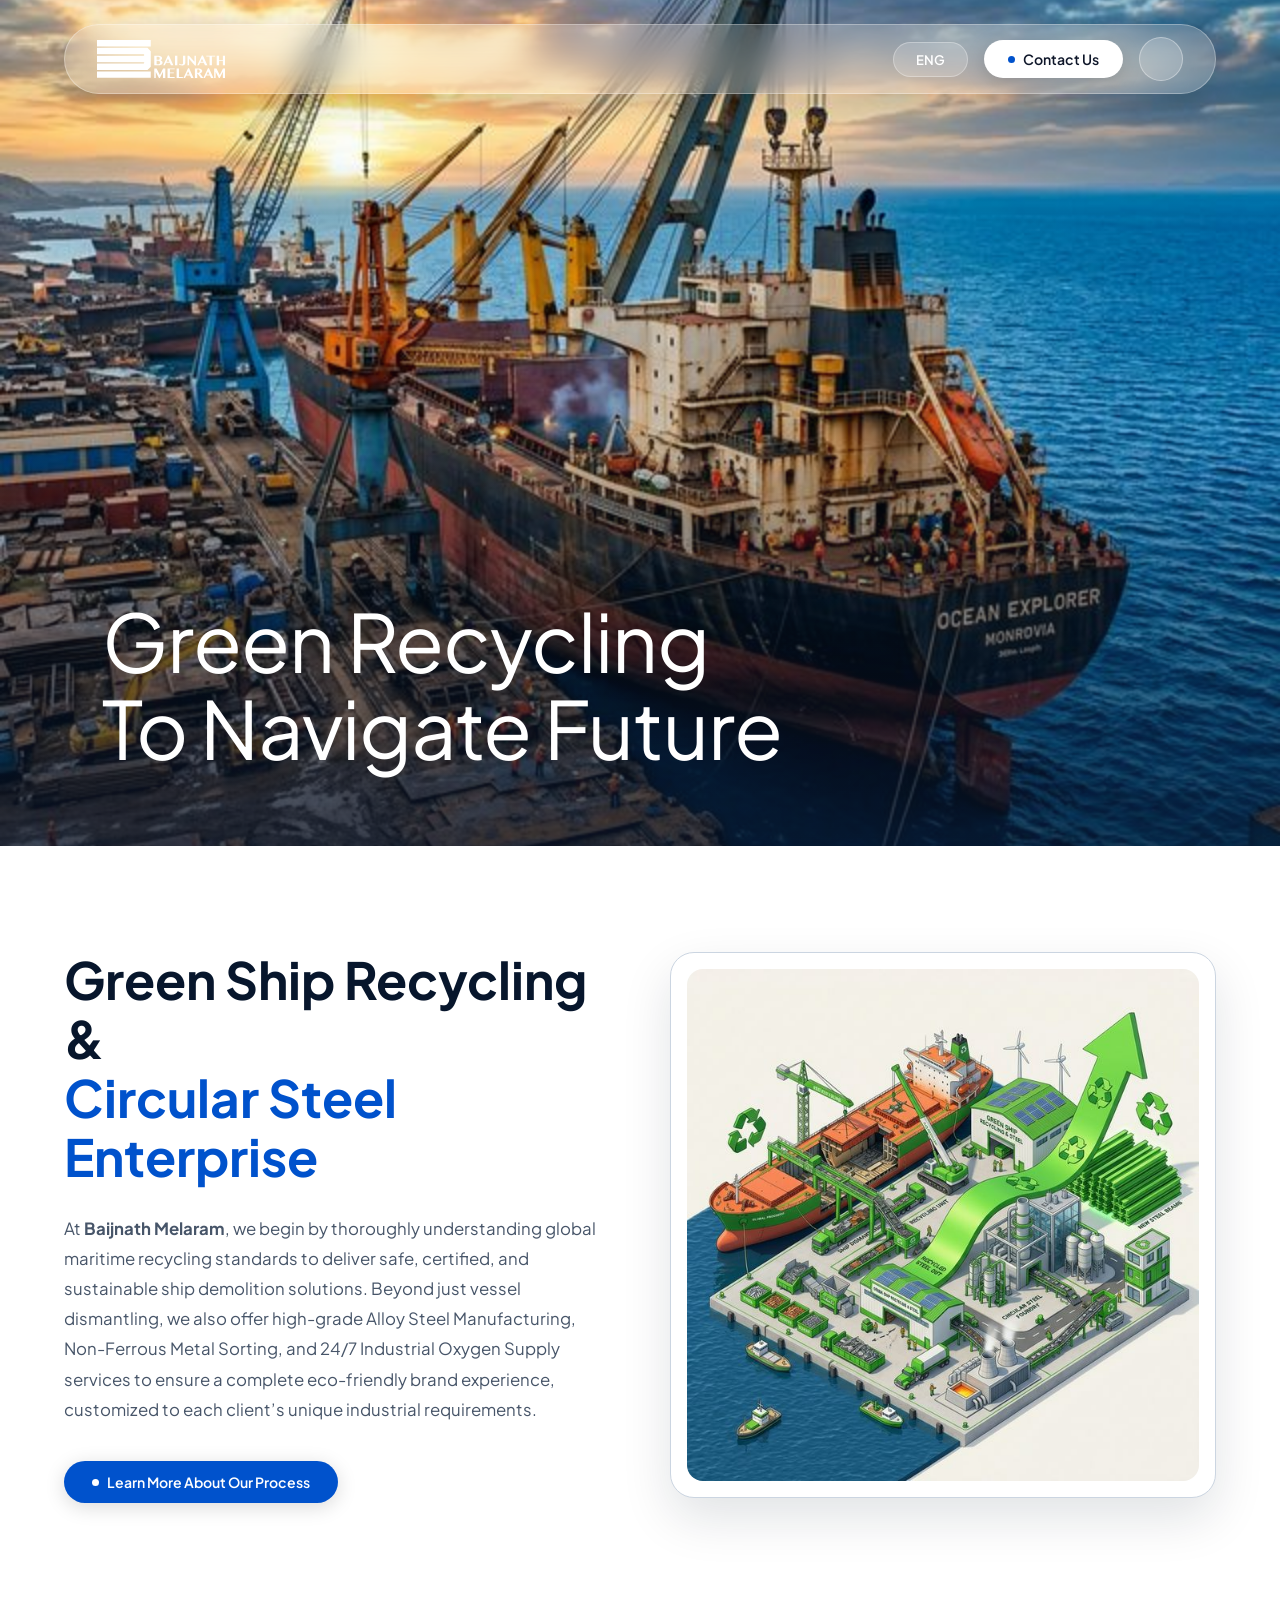
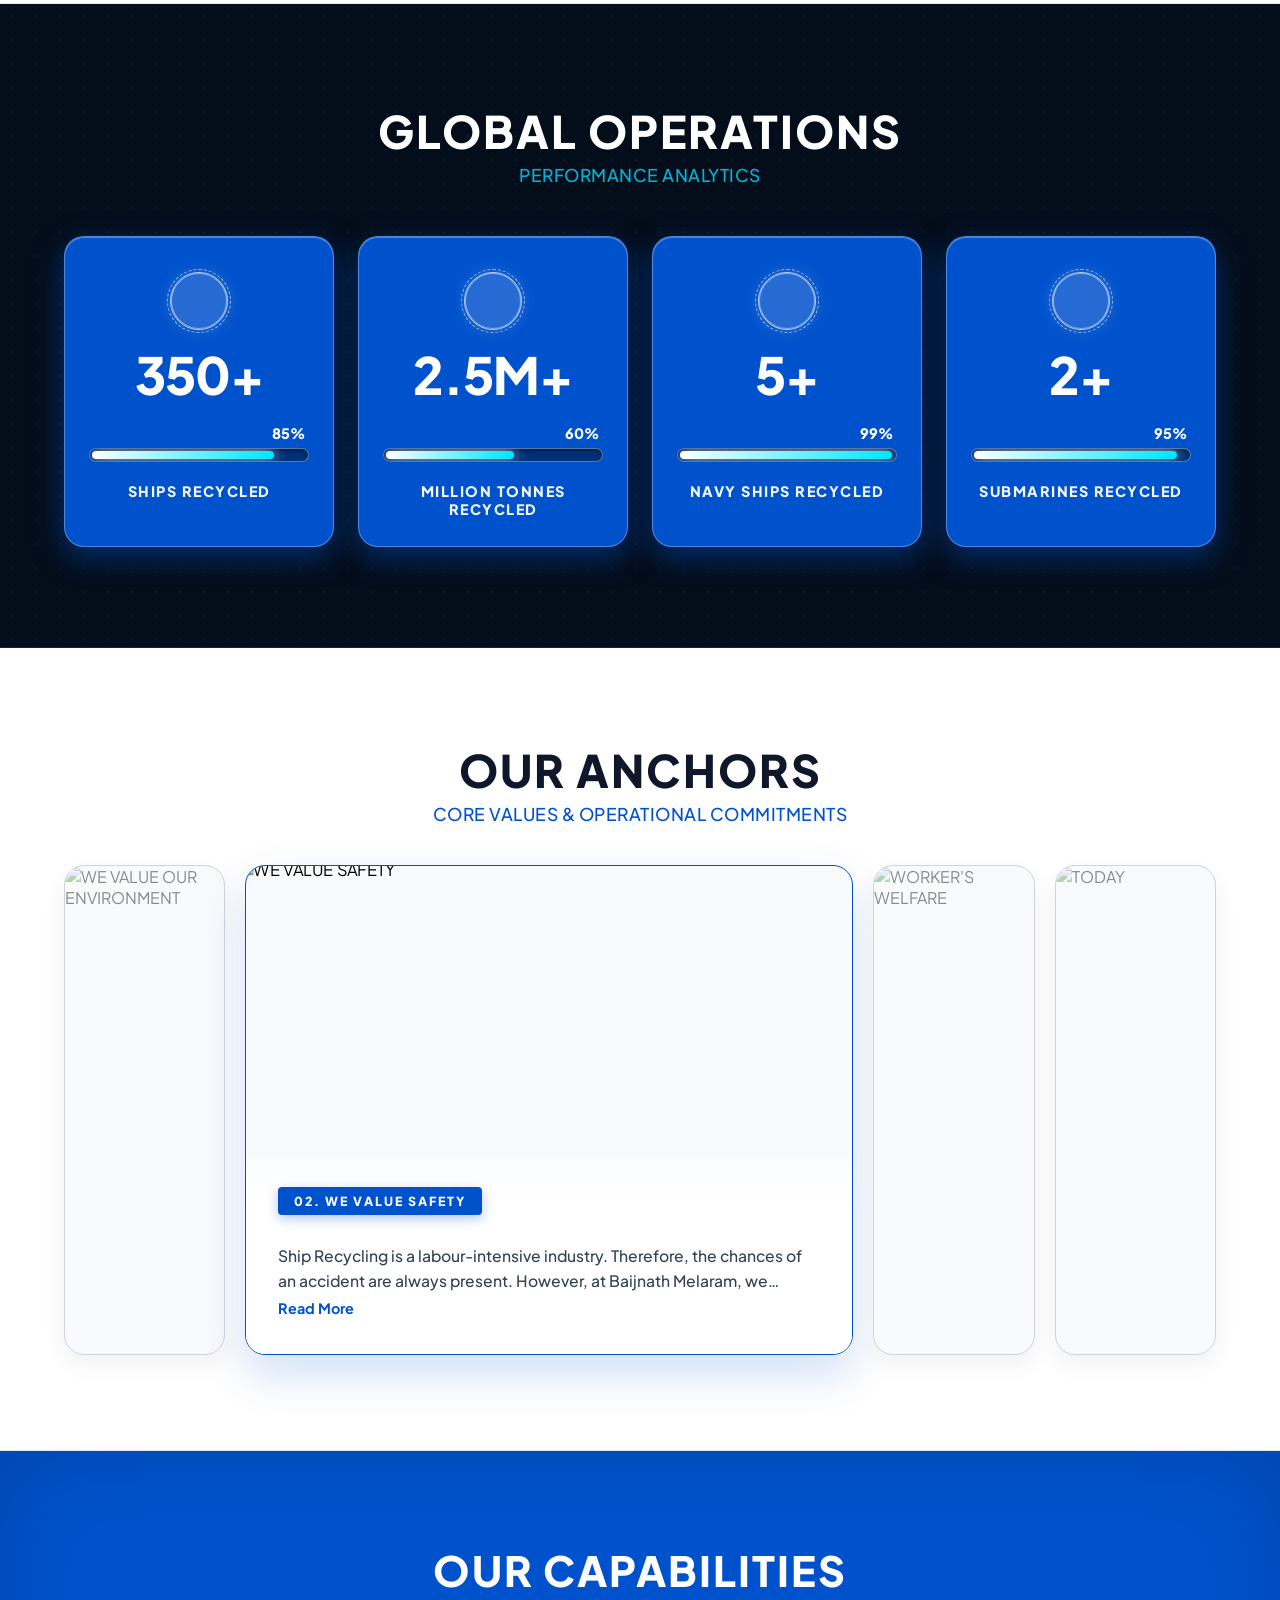
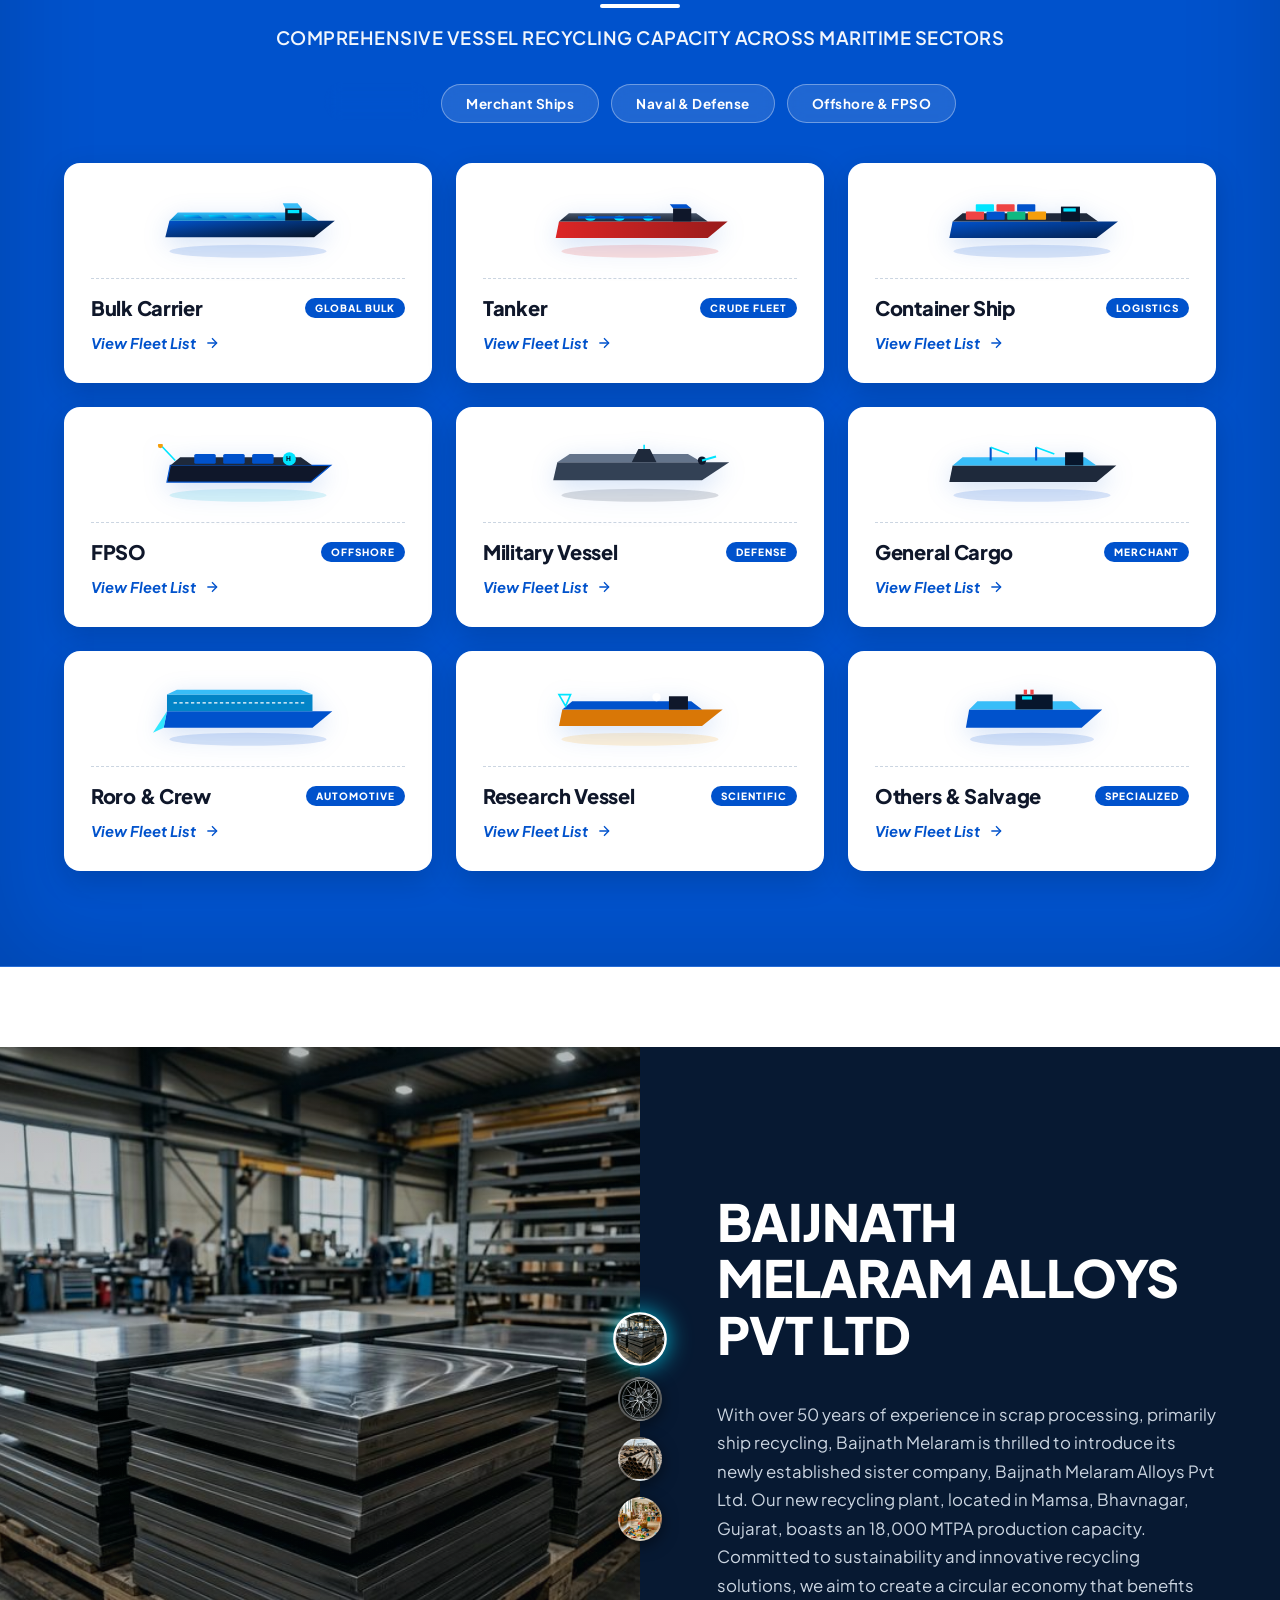
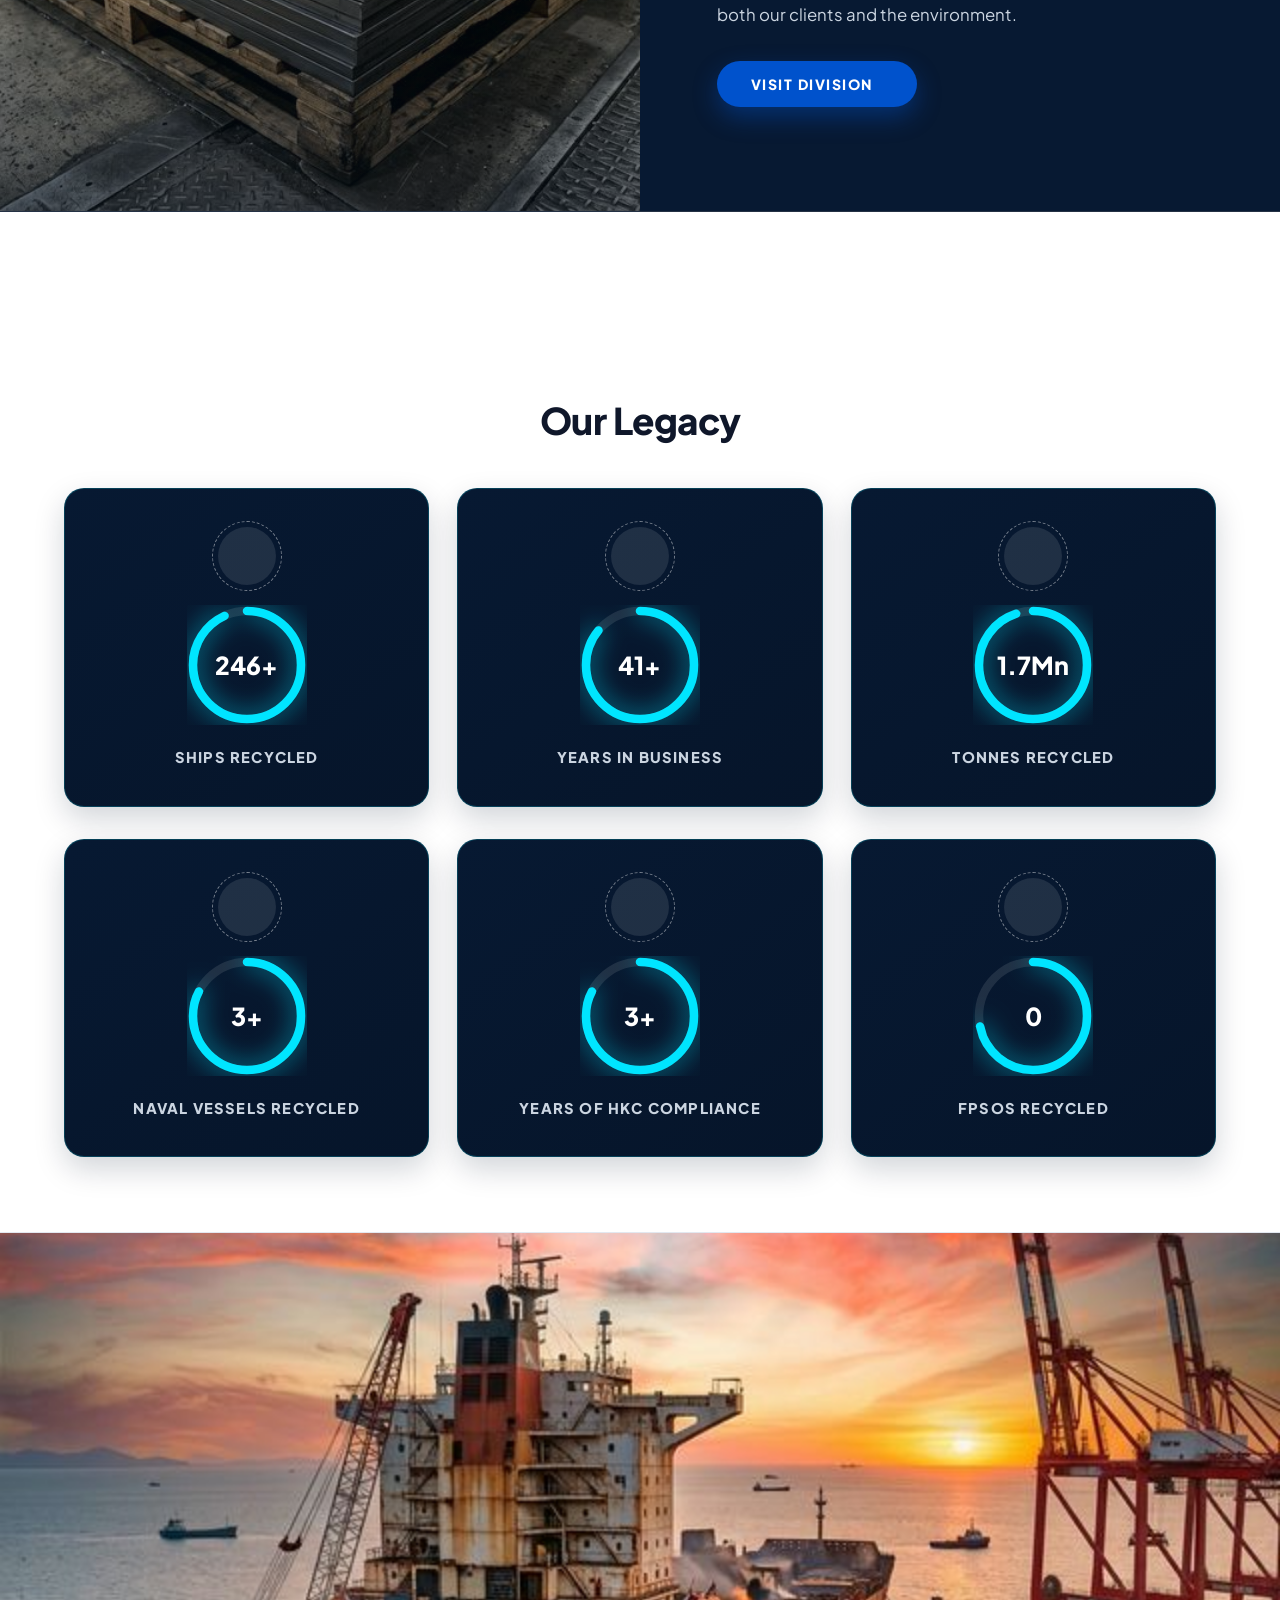
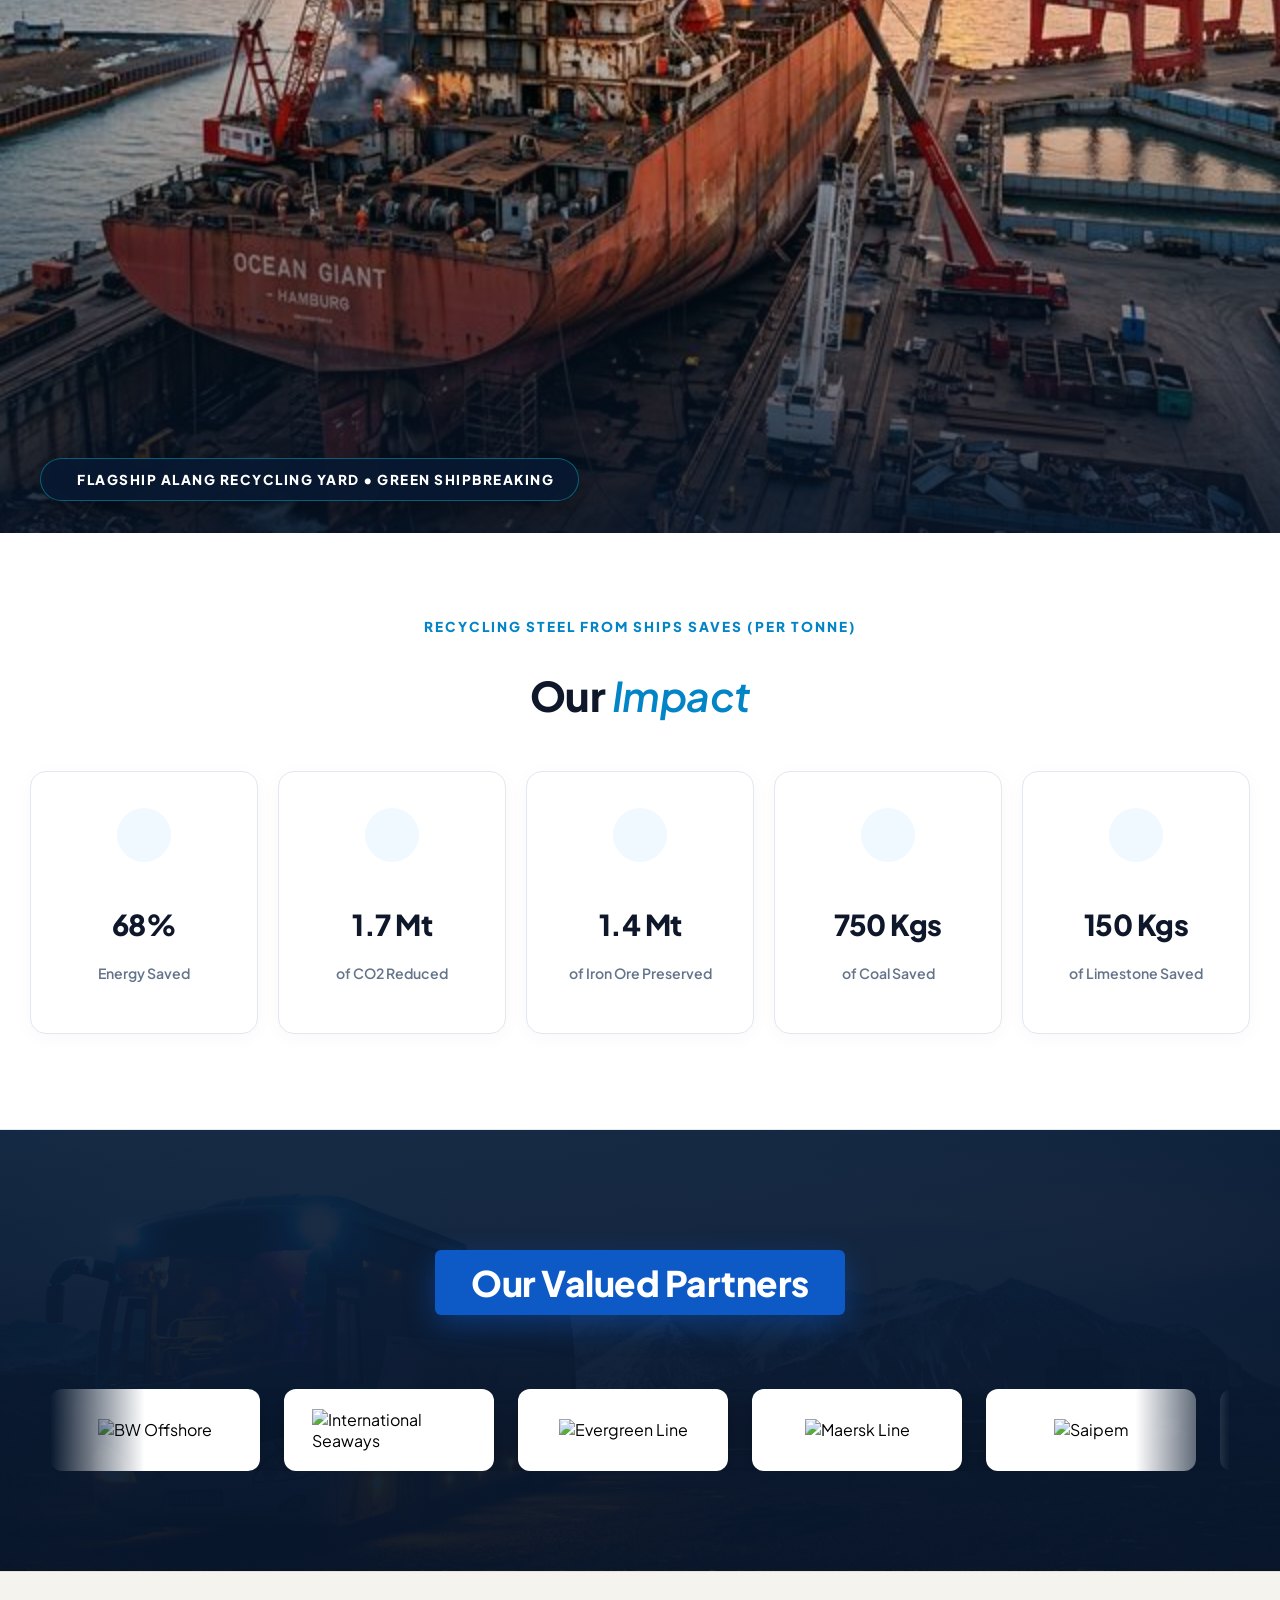
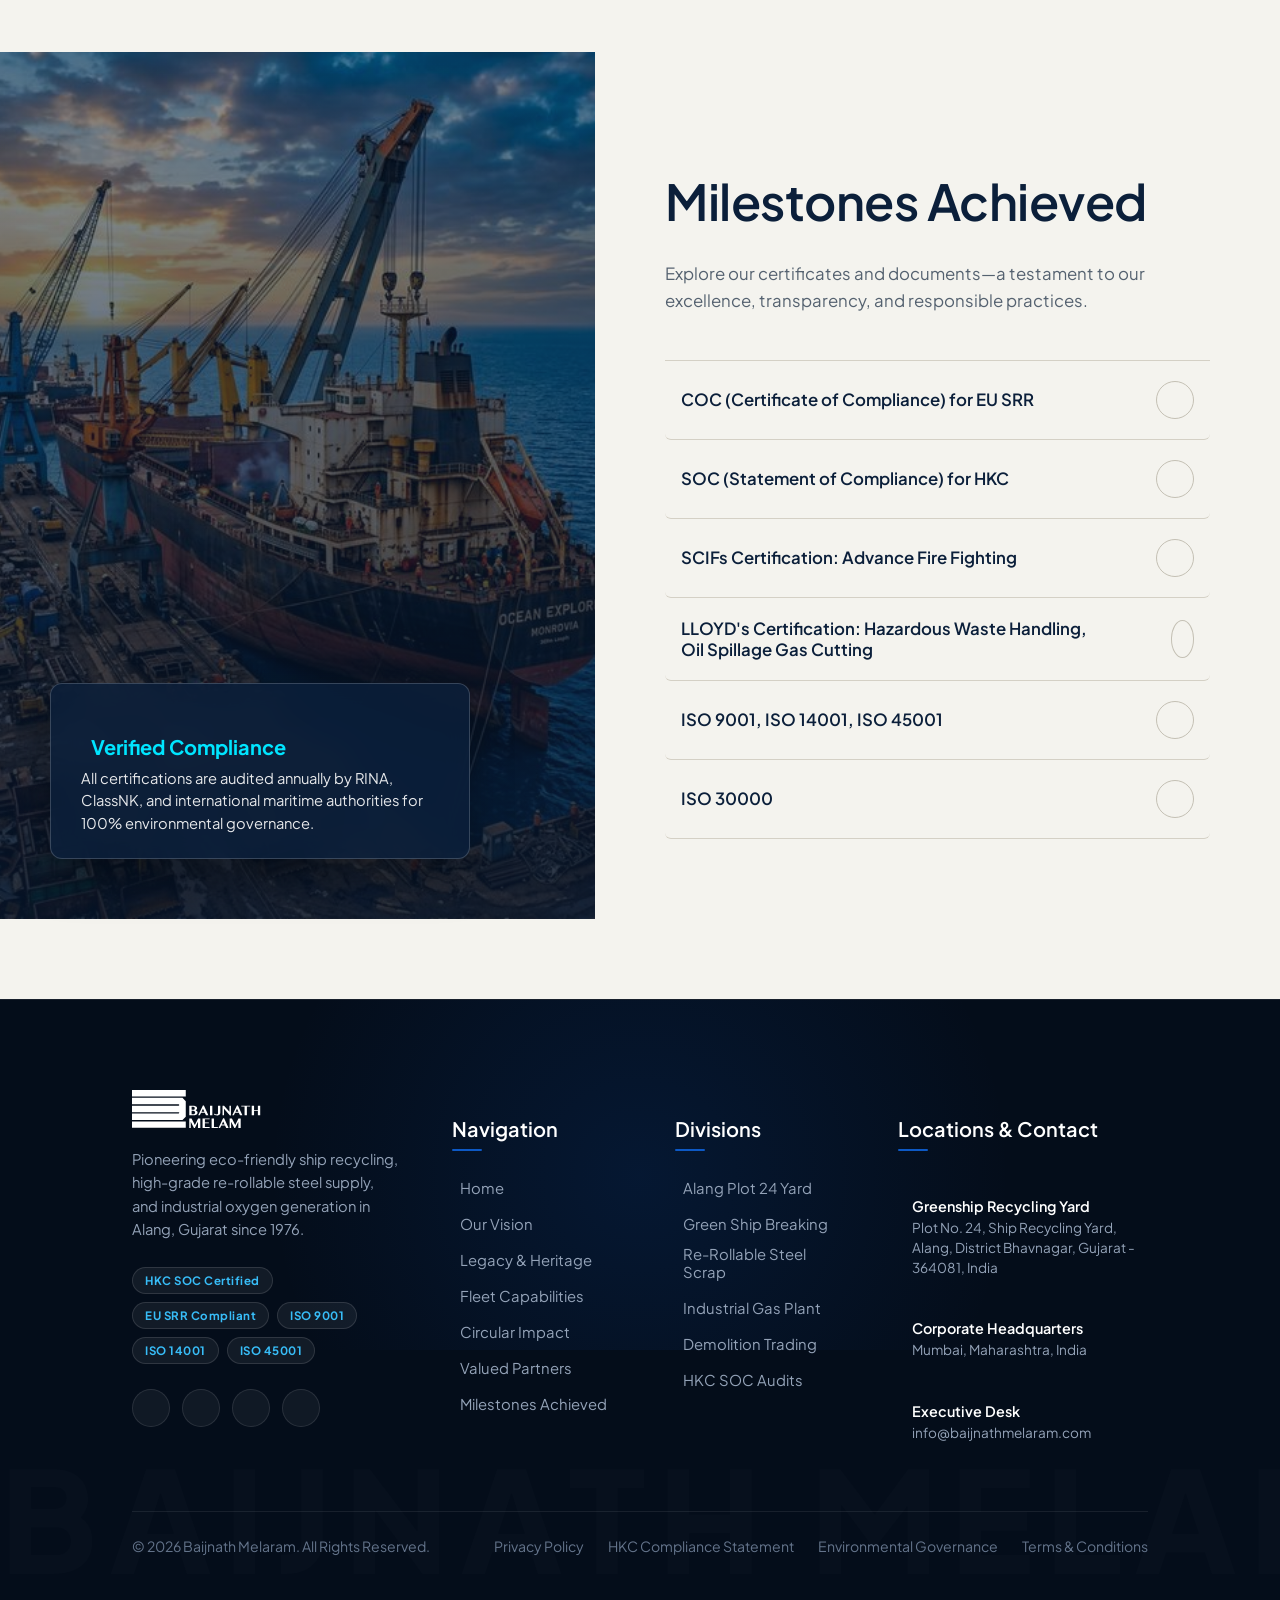
==== commit 886b483c: "Remove 03 / 04 slide counter number from Group Extensions slider section" ====
--- a/index.html
+++ b/index.html
@@ -595,7 +595,6 @@
 
       <!-- RIGHT HALF: EDITORIAL CONTENT PANEL -->
       <div class="split-right-panel">
-        <div class="split-counter-badge" id="splitCounter">01 / 04</div>
 
         <!-- Text Slide 1 -->
         <div class="split-text-slide active">
--- a/styles.css
+++ b/styles.css
@@ -1,4 +1,4 @@
-@import url('https://fonts.googleapis.com/css2?family=Playfair+Display:ital,wght@0,400;0,500;0,600;0,700;0,800;1,400;1,600&family=Inter:wght@300;400;500;600;700&display=swap');
+@import url('https://fonts.googleapis.com/css2?family=Plus+Jakarta+Sans:ital,wght@0,300;0,400;0,500;0,600;0,700;0,800;0,900;1,400;1,600;1,700&family=Inter:wght@300;400;500;600;700;800;900&display=swap');
 
 :root {
   /* Baijnath Melaram Modern Corporate Palette */
@@ -13,23 +13,25 @@
   --sims-text-muted: #475569;
   --sims-text-light: #94a3b8;
   --sims-border-color: #e2e8f0;
-  --font-serif: 'Playfair Display', Georgia, serif;
-  --font-sans: 'Inter', system-ui, -apple-system, sans-serif;
+  --font-sans: 'Plus Jakarta Sans', 'Inter', system-ui, -apple-system, sans-serif;
+  --font-serif: 'Plus Jakarta Sans', 'Inter', system-ui, -apple-system, sans-serif;
+  --font-heading: 'Plus Jakarta Sans', 'Inter', system-ui, -apple-system, sans-serif;
   --transition: all 0.35s cubic-bezier(0.4, 0, 0.2, 1);
 }
 
-* {
-  margin: 0;
-  padding: 0;
-  box-sizing: border-box;
-}
-
-body {
-  font-family: var(--font-sans);
-  background-color: var(--sims-bg-page);
-  color: var(--sims-navy-text);
-  line-height: 1.6;
-  overflow-x: hidden;
+/* 100% STRICT UNIFIED SITE-WIDE FONT (MATCHING "OUR ANCHORS" / CORPORATE MODERN FONT) */
+html, body, *, *:before, *:after,
+h1, h2, h3, h4, h5, h6,
+p, a, span, div, li, button, input, textarea,
+.sims-sec-title, .sims-sec-subtitle,
+.pixel-split-title, .pixel-split-text,
+.op3-card-title, .op3-card-desc,
+.split-slide-title, .split-slide-desc,
+.radial-sec-title, .milestones-header-title,
+.compliance-title, .capability-title,
+.footer-cta-text h3, .footer-watermark,
+.sims-hero-headline-bottom, .sims-metric-val, .sims-metric-label {
+  font-family: 'Plus Jakarta Sans', 'Inter', system-ui, -apple-system, sans-serif !important;
 }
 
 /* ===================================================
@@ -2749,15 +2751,7 @@
 
     /* FRACTION COUNTER TOP RIGHT */
     .split-counter-badge {
-      position: absolute;
-      top: 50px;
-      left: 12%;
-      font-family: var(--font-sans);
-      font-size: 0.95rem;
-      font-weight: 800;
-      letter-spacing: 3px;
-      color: #00e5ff;
-      opacity: 0.9;
+      display: none !important;
     }
 
     .split-text-slide {
@@ -2904,24 +2898,145 @@
       filter: drop-shadow(0 0 12px rgba(0, 82, 204, 0.85));
     }
 
-    @media (max-width: 992px) {
-      .split-slider-container {
-        grid-template-columns: 1fr;
-      }
-      .split-left-panel {
-        height: 380px;
-      }
-      .split-nav-thumbs {
-        top: 380px;
-        left: 50%;
-        transform: translate(-50%, -50%);
-        flex-direction: row;
-      }
-      .split-right-panel {
-        padding: 60px 8%;
-      }
-      .split-slider-section {
-        height: auto;
-      }
-    }
+/* ==========================================================================
+   MASTER FULLY RESPONSIVE MEDIA QUERIES (MOBILE, TABLET, LAPTOP, DESKTOP)
+   ========================================================================== */
+
+/* 1. LARGE DESKTOPS & WIDESCREEN (1400px+) */
+@media (min-width: 1400px) {
+  .sims-sec-title { font-size: 3.5rem; }
+  .bento-grid { gap: 28px; }
+}
+
+/* 2. LAPTOPS & SMALL DESKTOPS (993px - 1200px) */
+@media (max-width: 1200px) {
+  .sims-hero-headline-bottom { font-size: 4rem; }
+  .bento-grid { grid-template-columns: repeat(3, 1fr); gap: 20px; }
+  .sims-cards-grid, .sims-metrics-grid { grid-template-columns: repeat(3, 1fr); }
+  .footer-main-grid { grid-template-columns: 1.2fr 0.9fr 0.9fr 1fr; gap: 30px; }
+}
+
+/* 3. TABLETS & SMALL LAPTOPS (769px - 992px) */
+@media (max-width: 992px) {
+  .sims-header-container { top: 16px; padding: 0 4%; }
+  .sims-navbar { padding: 10px 20px; }
+  .sims-logo-svg { height: 32px; }
+  
+  .sims-hero { min-height: 85vh; padding: 0 6% 60px; }
+  .sims-hero-headline-bottom { font-size: 3.2rem; }
+  
+  .pixel-split-container { grid-template-columns: 1fr; gap: 40px; }
+  .pixel-split-title { font-size: 2.4rem; }
+  
+  .sims-metrics-grid { grid-template-columns: repeat(2, 1fr) !important; gap: 20px !important; }
+  
+  .bento-grid { grid-template-columns: repeat(2, 1fr); gap: 20px; }
+  .capabilities-section { padding: 70px 4%; }
+  
+  .split-slider-container { grid-template-columns: 1fr; }
+  .split-left-panel { height: 360px; }
+  .split-nav-thumbs { top: 360px; left: 50%; transform: translate(-50%, -50%); flex-direction: row; gap: 12px; }
+  .split-right-panel { padding: 60px 6% 50px; }
+  .split-slider-section { height: auto; margin-top: 50px; margin-bottom: 50px; }
+  .split-slide-title { font-size: 2.2rem; }
+  
+  .achievements-grid { grid-template-columns: repeat(2, 1fr); gap: 30px; }
+  .achievements-section { padding: 70px 5%; margin-top: 50px; margin-bottom: 50px; }
+  
+  .sims-footer { padding: 60px 6% 30px; }
+  .footer-main-grid { grid-template-columns: repeat(2, 1fr); gap: 40px 30px; }
+  .footer-watermark { font-size: 8vw; }
+}
+
+/* 4. MOBILE PHABLETS & LARGE PHONES (577px - 768px) */
+@media (max-width: 768px) {
+  .sims-header-container { top: 10px !important; padding: 0 12px !important; }
+  .sims-navbar { padding: 8px 16px !important; border-radius: 35px !important; max-width: 100% !important; }
+  .sims-logo-svg { height: 28px !important; max-width: 150px !important; }
+  .sims-lang-btn { display: none !important; }
+  .sims-pill-btn { padding: 8px 16px !important; font-size: 0.8rem !important; }
+  .sims-menu-toggle { width: 38px !important; height: 38px !important; font-size: 1.15rem !important; }
+  
+  .sims-drawer-overlay { padding: 30px 6%; }
+  .sims-drawer-grid { grid-template-columns: 1fr; gap: 30px; }
+  .sims-drawer-menu-links a { font-size: 1.8rem; }
+  .sims-drawer-info { padding-left: 0; border-left: none; border-top: 1px solid rgba(255, 255, 255, 0.15); padding-top: 20px; }
+  
+  .sims-hero { min-height: 80vh; padding: 0 5% 50px; }
+  .sims-hero-headline-bottom { font-size: 2.4rem; line-height: 1.15; }
+  
+  .pixel-split-sec { padding: 60px 5%; }
+  .pixel-split-title { font-size: 2rem; }
+  .pixel-split-text { font-size: 1rem; }
+  
+  /* Metrics Grid on Mobile: 1 Column Full Width */
+  .sims-metrics-grid { grid-template-columns: 1fr !important; gap: 18px !important; }
+  .sims-metric-card { width: 100% !important; padding: 28px 20px 22px !important; }
+  
+  /* Anchors Accordion on Mobile: Vertical Stack */
+  .option3-container { flex-direction: column !important; height: auto !important; gap: 18px !important; }
+  .op3-strip { width: 100% !important; height: auto !important; min-height: 240px !important; flex: none !important; }
+  .op3-strip.expanded { flex: none !important; height: auto !important; min-height: 300px !important; }
+  .op3-strip-img { position: absolute !important; inset: 0 !important; opacity: 0.25 !important; }
+  .op3-strip.expanded .op3-strip-img { opacity: 0.35 !important; }
+  .op3-content-full { position: relative !important; opacity: 1 !important; transform: none !important; padding: 24px 20px !important; background: transparent !important; }
+  
+  .fleet-filter-bar { gap: 8px; margin-bottom: 30px; }
+  .filter-btn { padding: 8px 14px; font-size: 0.8rem; }
+  
+  .bento-grid { grid-template-columns: 1fr; gap: 16px; }
+  .bento-card { min-height: auto; padding: 24px 20px; }
+  .bento-title { font-size: 1.25rem; }
+  
+  .split-left-panel { height: 280px; }
+  .split-nav-thumbs { top: 280px; }
+  .split-thumb-dot { width: 36px; height: 36px; }
+  .split-slide-title { font-size: 1.8rem; }
+  .split-slide-desc { font-size: 0.95rem; }
+  .split-counter-badge { top: 20px; left: 6%; font-size: 0.85rem; }
+  
+  .achievements-grid, .radial-counter-grid { grid-template-columns: 1fr !important; gap: 24px !important; width: 100% !important; }
+  .radial-counter-card { width: 100% !important; padding: 30px 18px !important; }
+  .radial-circle { width: 140px; height: 140px; }
+  .gauge-percentage { font-size: 2rem; }
+  
+  .footer-main-grid { grid-template-columns: 1fr; gap: 32px; }
+  .sims-footer-bottom { flex-direction: column; gap: 16px; text-align: center; }
+  .footer-watermark { font-size: 10vw; letter-spacing: 2px; }
+}
+
+/* 5. SMALL MOBILE PHONES (320px - 576px) */
+@media (max-width: 576px) {
+  .sims-header-container { top: 8px !important; padding: 0 8px !important; }
+  .sims-navbar { padding: 6px 12px !important; }
+  .sims-logo-svg { height: 24px !important; max-width: 120px !important; }
+  .sims-pill-btn { display: none !important; }
+  .sims-menu-toggle { width: 34px !important; height: 34px !important; font-size: 1rem !important; }
+  
+  .radial-counter-grid { grid-template-columns: 1fr !important; gap: 18px !important; width: 100% !important; }
+  .radial-counter-card { width: 100% !important; padding: 26px 16px !important; }
+  
+  .sims-hero-headline-bottom { font-size: 1.95rem; }
+  .sims-sec-title { font-size: 1.85rem !important; }
+  .sims-sec-subtitle { font-size: 0.85rem !important; }
+  
+  .pixel-split-title { font-size: 1.7rem; }
+  
+  .filter-btn { padding: 6px 12px; font-size: 0.75rem; }
+  
+  .sims-metric-val { font-size: 2.5rem !important; }
+  .sims-metric-label { font-size: 0.8rem !important; letter-spacing: 1px !important; }
+  
+  .split-right-panel { padding: 45px 5% 35px; }
+  .split-slide-title { font-size: 1.5rem; }
+  .split-slide-btn { padding: 10px 24px; font-size: 0.8rem; }
+  
+  .radial-circle { width: 130px; height: 130px; }
+  .gauge-percentage { font-size: 1.8rem; }
+  .gauge-label { font-size: 0.75rem; }
+  .achievement-title { font-size: 1.1rem; }
+  
+  .footer-compliance-badges { gap: 8px; }
+  .compliance-pill { padding: 4px 10px; font-size: 0.75rem; }
+}
   
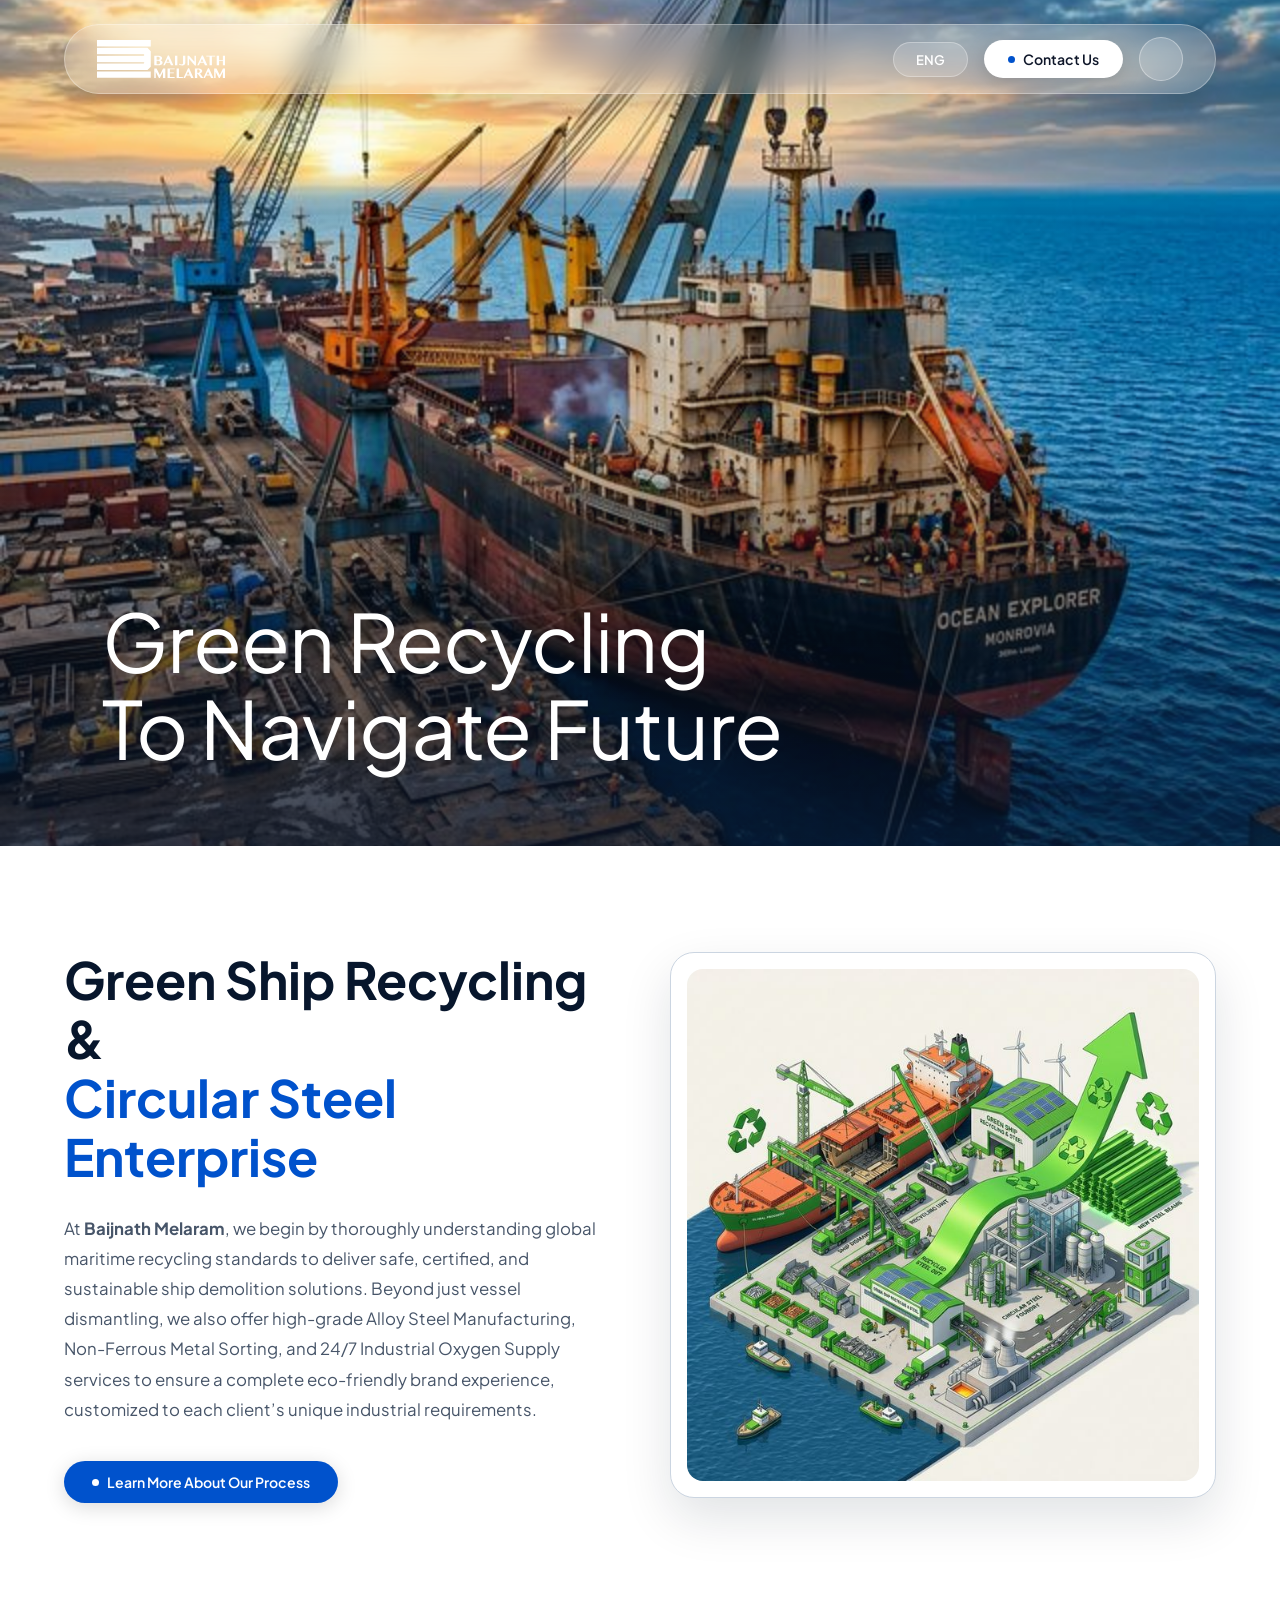
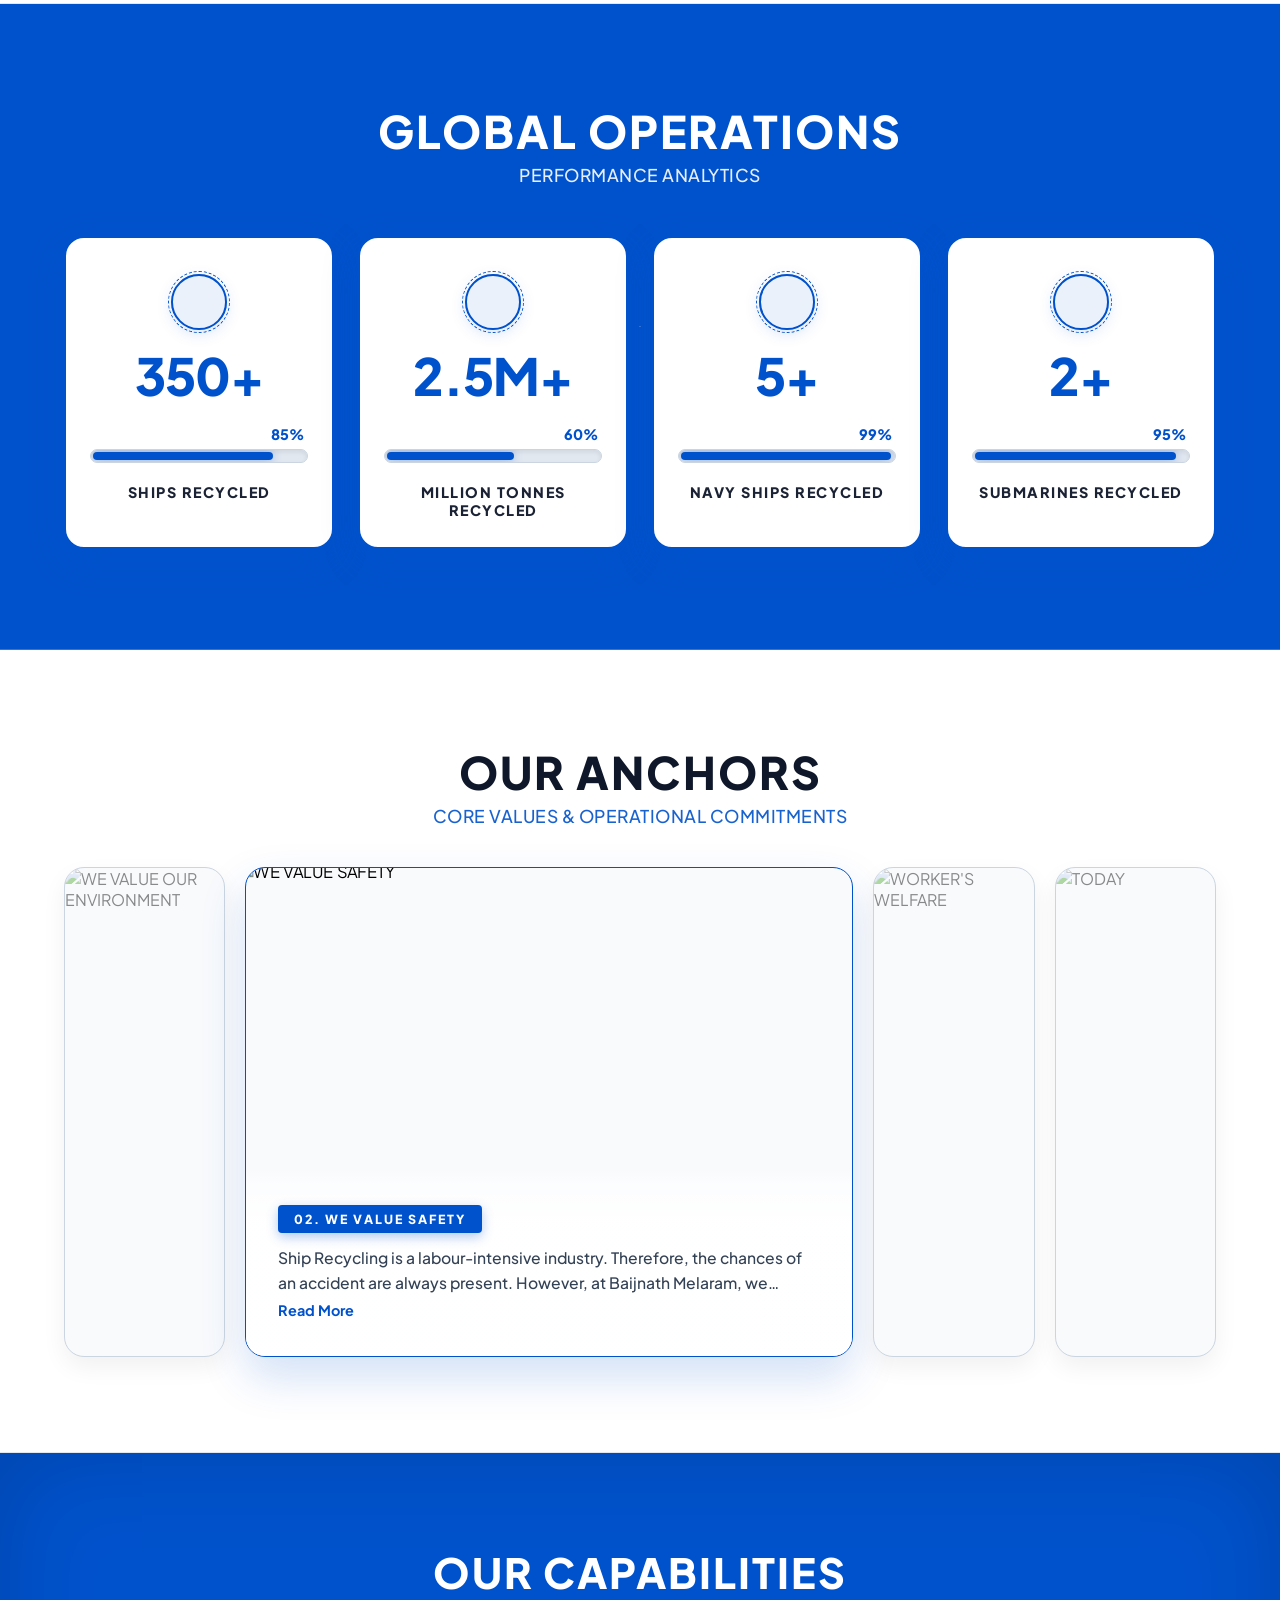
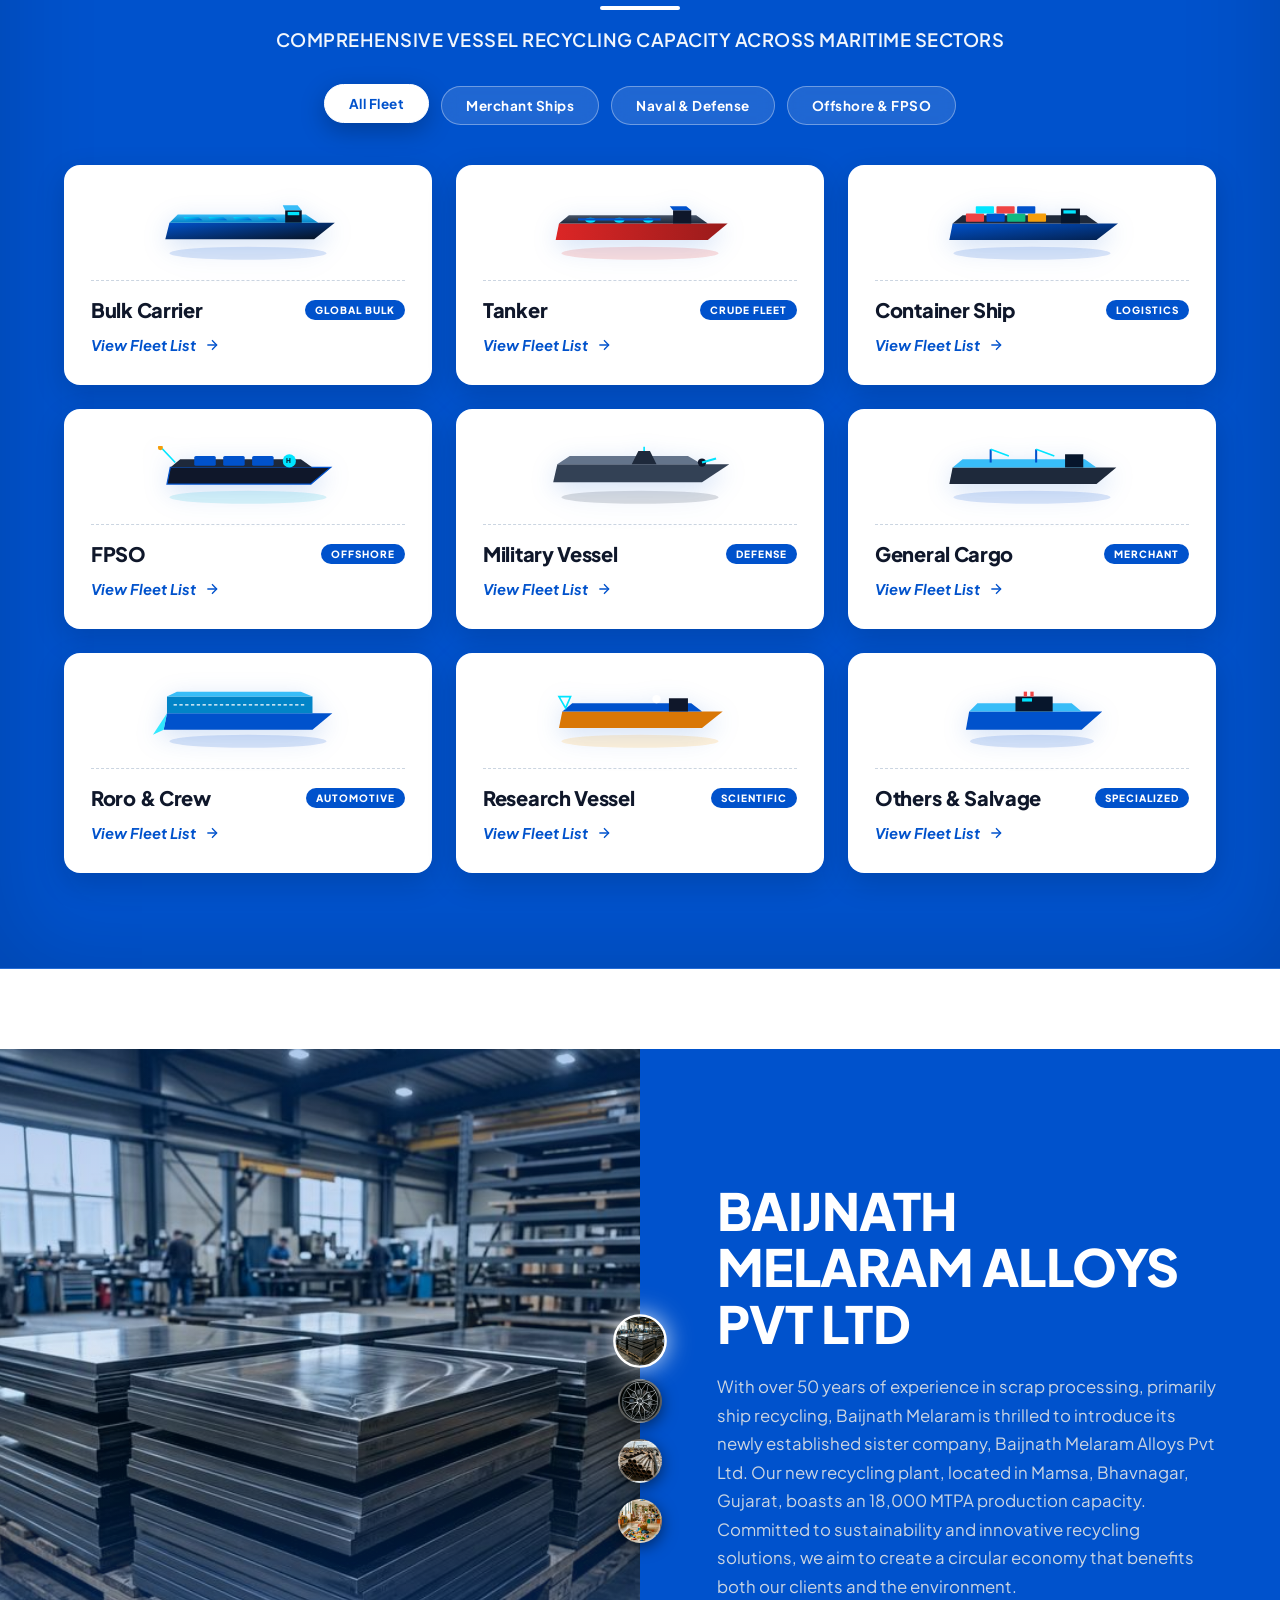
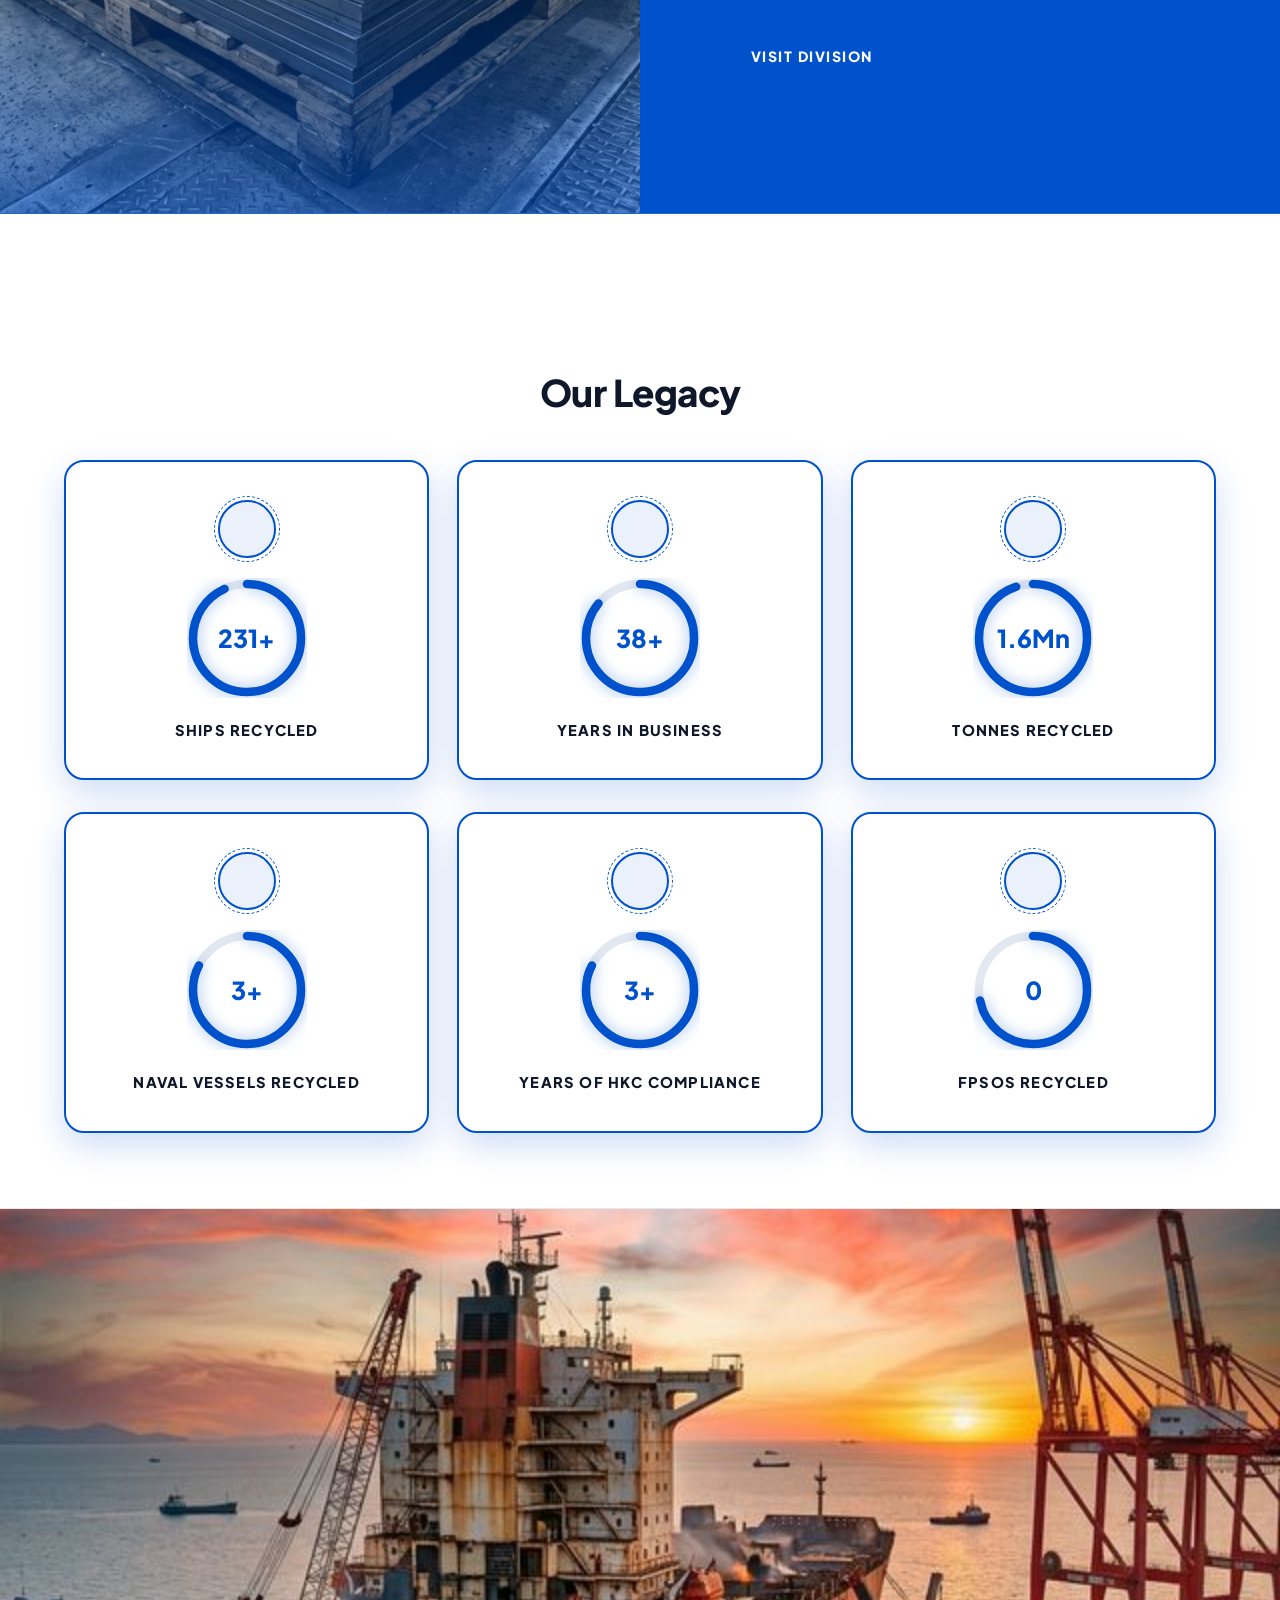
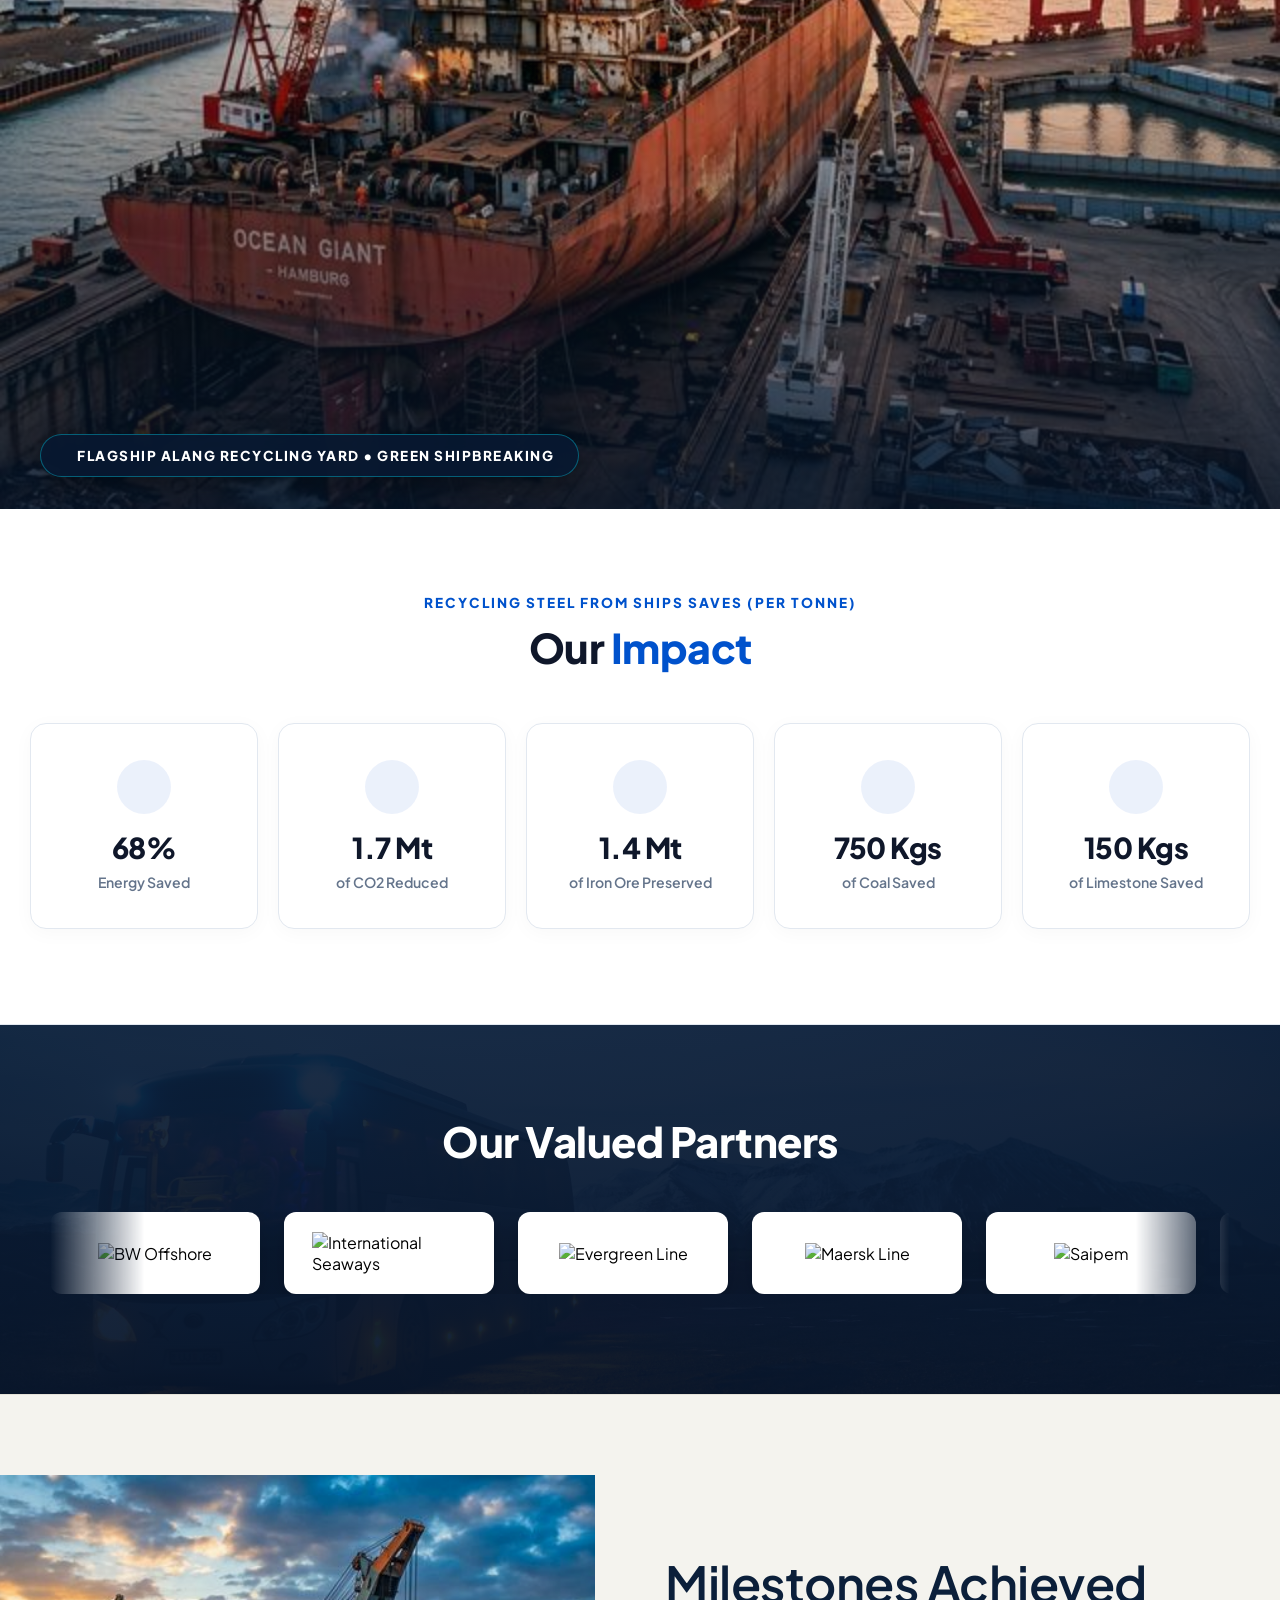
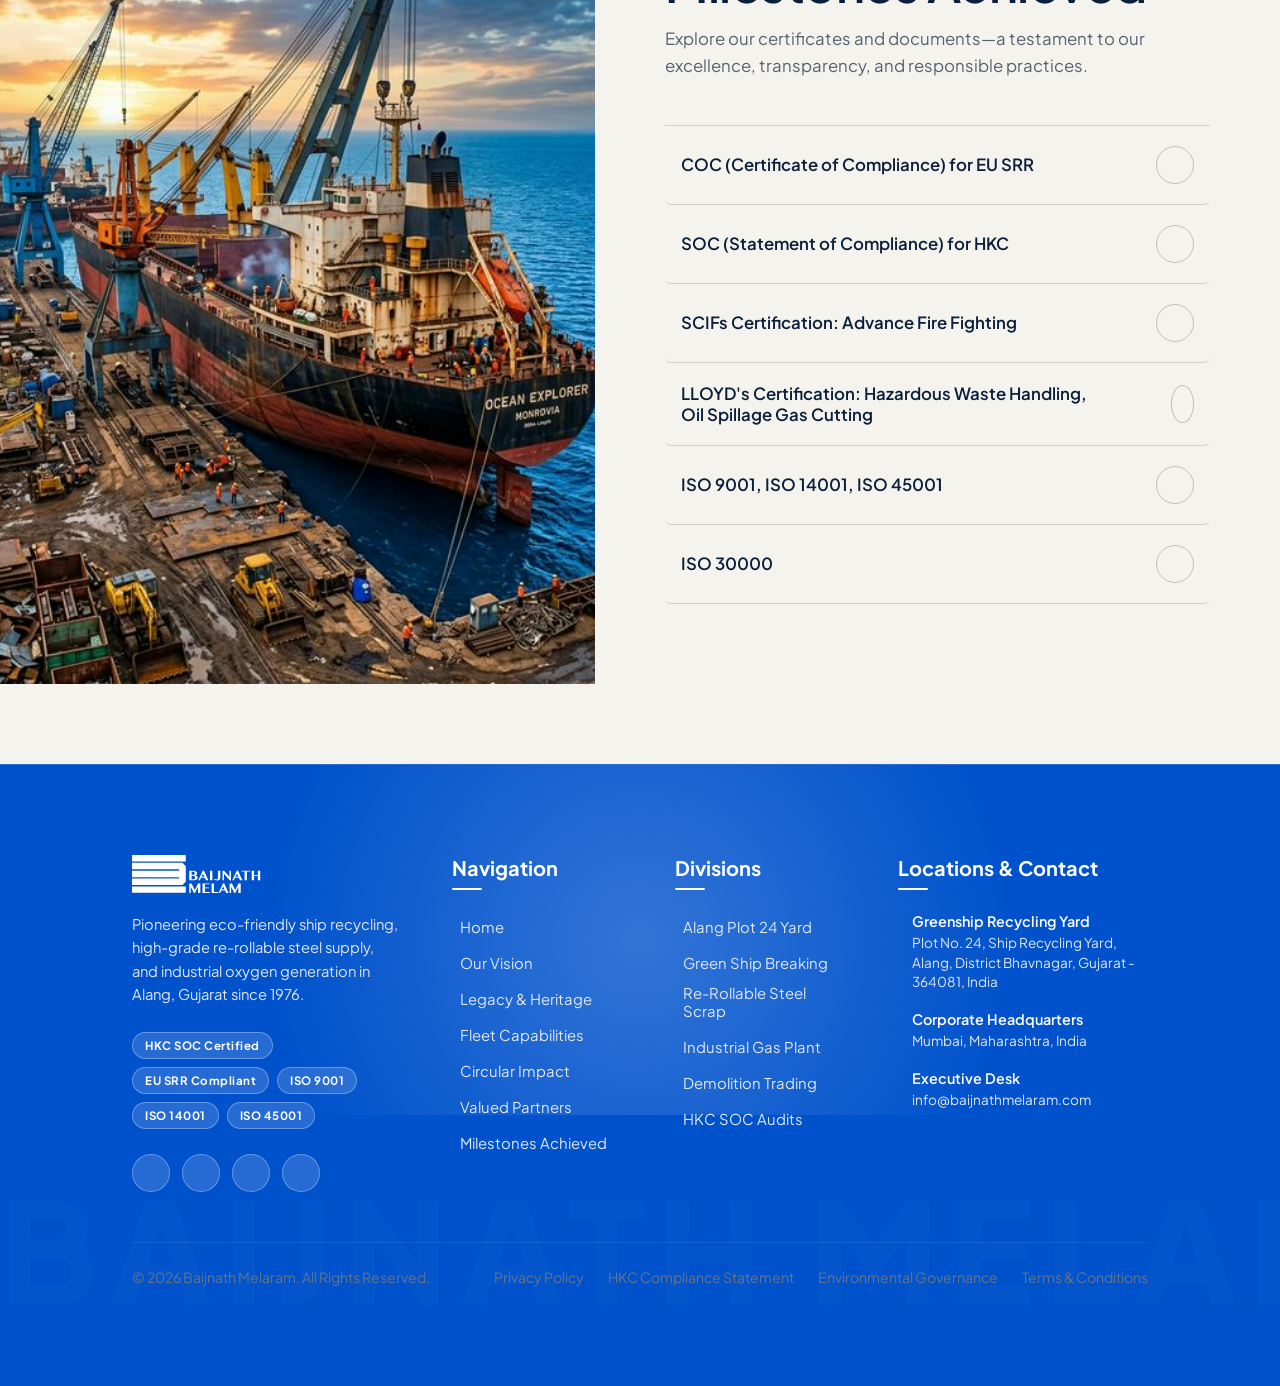
==== commit c8e8b0b5: "Remove Verified Compliance floating badge and make ship background image 100% clear" ====
--- a/index.html
+++ b/index.html
@@ -853,12 +853,8 @@
   <!-- MILESTONES ACHIEVED SPLIT COMPLIANCE SECTION (MATCHING USER SCREENSHOT DESIGN) -->
   <section class="milestones-sec" id="milestones">
     <div class="milestones-grid">
-      <!-- Left Column: Atmospheric Industrial Image + Verified Badge -->
+      <!-- Left Column: Atmospheric Industrial Image -->
       <div class="milestones-media-col">
-        <div class="milestones-media-badge">
-          <h4><i class="ri-checkbox-circle-fill"></i> Verified Compliance</h4>
-          <p>All certifications are audited annually by RINA, ClassNK, and international maritime authorities for 100% environmental governance.</p>
-        </div>
       </div>
 
       <!-- Right Column: Milestones Content + Download Accordion Rows -->
--- a/styles.css
+++ b/styles.css
@@ -19,10 +19,14 @@
   --transition: all 0.35s cubic-bezier(0.4, 0, 0.2, 1);
 }
 
-/* 100% STRICT UNIFIED SITE-WIDE FONT (MATCHING "OUR ANCHORS" / CORPORATE MODERN FONT) */
-html, body, *, *:before, *:after,
+* {
+  margin: 0;
+  padding: 0;
+  box-sizing: border-box;
+}
+
+body, html, p, a, span, div, li, button, input, textarea,
 h1, h2, h3, h4, h5, h6,
-p, a, span, div, li, button, input, textarea,
 .sims-sec-title, .sims-sec-subtitle,
 .pixel-split-title, .pixel-split-text,
 .op3-card-title, .op3-card-desc,
@@ -31,7 +35,17 @@
 .compliance-title, .capability-title,
 .footer-cta-text h3, .footer-watermark,
 .sims-hero-headline-bottom, .sims-metric-val, .sims-metric-label {
-  font-family: 'Plus Jakarta Sans', 'Inter', system-ui, -apple-system, sans-serif !important;
+  font-family: 'Plus Jakarta Sans', 'Inter', system-ui, -apple-system, sans-serif;
+}
+
+/* STRICT REMIXICON FONT PRESERVATION (RESTORES ALL ARROWS, GLOBES & HAMBURGER ICONS) */
+i, i:before, i:after,
+[class^="ri-"], [class*=" ri-"],
+[class^="ri-"]:before, [class*=" ri-"]:before {
+  font-family: 'remixicon' !important;
+  font-style: normal !important;
+  -webkit-font-smoothing: antialiased;
+  -moz-osx-font-smoothing: grayscale;
 }
 
 /* ===================================================
@@ -1067,15 +1081,15 @@
       }
     }
 
-    /* High-Tech Dashboard Dark Section (Matching Option 2 Screenshot 100%) */
+    /* High-Tech Dashboard Dark Section (Matching Pure Blue #0052cc & White Theme) */
     .sims-metrics-sec-dark {
-      background: #040d1a;
-      background-image: radial-gradient(rgba(0, 180, 216, 0.12) 1px, transparent 1px);
+      background: #0052cc !important;
+      background-image: radial-gradient(rgba(255, 255, 255, 0.2) 1px, transparent 1px) !important;
       background-size: 24px 24px;
       color: #ffffff;
       padding: 100px 5%;
       position: relative;
-      border-bottom: 1px solid rgba(0, 180, 216, 0.2);
+      border-bottom: 1px solid rgba(255, 255, 255, 0.2);
     }
 
     .sims-metrics-container {
@@ -1100,7 +1114,8 @@
     }
 
     .sims-sec-header-center .sims-sec-subtitle {
-      color: #00b4d8;
+      color: #ffffff;
+      opacity: 0.9;
       font-size: 1.1rem;
       font-weight: 500;
       letter-spacing: 0.5px;
@@ -1113,10 +1128,10 @@
       margin-top: 50px;
     }
 
-    /* CARD STYLING WITH 3D PERSPECTIVE & CREATIVE NEON HOVER */
+    /* SOLID WHITE METRIC CARDS WITH ROYAL BLUE #0052cc ACCENTS */
     .sims-metric-card {
-      background: #0052cc !important;
-      border: 1px solid rgba(255, 255, 255, 0.3) !important;
+      background: #ffffff !important;
+      border: 2px solid #0052cc !important;
       border-radius: 20px;
       padding: 36px 24px 28px;
       text-align: center;
@@ -1126,12 +1141,12 @@
       position: relative;
       perspective: 1000px;
       transform-style: preserve-3d;
-      box-shadow: 0 10px 30px rgba(0, 82, 204, 0.5), inset 0 1px 1px rgba(255, 255, 255, 0.3);
+      box-shadow: 0 12px 35px rgba(0, 82, 204, 0.25);
       transition: transform 0.4s cubic-bezier(0.16, 1, 0.3, 1), border-color 0.4s ease, box-shadow 0.4s ease;
       overflow: hidden;
     }
 
-    /* CREATIVE CORNER NEON SPARK GLOW */
+    /* CREATIVE CORNER SPARK GLOW */
     .sims-metric-card::before {
       content: '';
       position: absolute;
@@ -1139,7 +1154,7 @@
       left: -50%;
       width: 200%;
       height: 200%;
-      background: radial-gradient(circle, rgba(255, 255, 255, 0.15) 0%, transparent 60%);
+      background: radial-gradient(circle, rgba(0, 82, 204, 0.08) 0%, transparent 60%);
       opacity: 0;
       transition: opacity 0.5s ease;
       pointer-events: none;
@@ -1151,22 +1166,22 @@
 
     .sims-metric-card:hover {
       transform: translateY(-10px) scale(1.02) rotateX(4deg);
-      border-color: #ffffff !important;
-      box-shadow: 0 20px 50px rgba(0, 82, 204, 0.6), inset 0 0 20px rgba(255, 255, 255, 0.3);
-    }
-
-    /* CENTERED TOP ICON WITH RADAR SWEEP & SONAR PULSE */
+      border-color: #003399 !important;
+      box-shadow: 0 22px 50px rgba(0, 82, 204, 0.35);
+    }
+
+    /* CENTERED TOP ICON WITH ROYAL BLUE ACCENT */
     .sims-metric-icon-center {
       width: 56px;
       height: 56px;
       border-radius: 50%;
-      background: rgba(255, 255, 255, 0.15);
-      border: 1.5px solid rgba(255, 255, 255, 0.4);
+      background: rgba(0, 82, 204, 0.08);
+      border: 2px solid #0052cc;
       display: flex;
       align-items: center;
       justify-content: center;
       margin-bottom: 20px;
-      box-shadow: 0 0 15px rgba(255, 255, 255, 0.2);
+      box-shadow: 0 4px 15px rgba(0, 82, 204, 0.15);
       position: relative;
       transition: var(--transition);
     }
@@ -1177,7 +1192,7 @@
       position: absolute;
       inset: -5px;
       border-radius: 50%;
-      border: 1.5px dashed rgba(255, 255, 255, 0.6);
+      border: 1.5px dashed #0052cc;
       animation: radarRotate 8s linear infinite;
     }
 
@@ -1187,7 +1202,7 @@
       position: absolute;
       inset: -2px;
       border-radius: 50%;
-      border: 1px solid rgba(255, 255, 255, 0.7);
+      border: 1px solid rgba(0, 82, 204, 0.4);
       animation: sonarPulseRing 2.4s cubic-bezier(0.1, 0.8, 0.3, 1) infinite;
     }
 
@@ -1203,18 +1218,19 @@
 
     .sims-metric-icon-center i {
       font-size: 1.6rem;
-      color: #ffffff;
+      color: #0052cc !important;
       transition: transform 0.3s ease;
       z-index: 2;
     }
 
     .sims-metric-card:hover .sims-metric-icon-center {
-      border-color: #ffffff;
-      box-shadow: 0 0 25px rgba(255, 255, 255, 0.8);
-      background: rgba(255, 255, 255, 0.25);
+      border-color: #003399;
+      box-shadow: 0 0 25px rgba(0, 82, 204, 0.35);
+      background: #0052cc;
     }
 
     .sims-metric-card:hover .sims-metric-icon-center i {
+      color: #ffffff !important;
       animation: waveIcon 1.2s ease-in-out infinite;
     }
 
@@ -1229,12 +1245,12 @@
       100% { transform: rotate(0deg) scale(1); }
     }
 
-    /* CENTERED BOLD WHITE METRIC VAL */
+    /* CENTERED BOLD ROYAL BLUE METRIC VAL */
     .sims-metric-val {
       font-family: var(--font-sans);
       font-size: 3.2rem;
       font-weight: 800;
-      color: #ffffff;
+      color: #0052cc !important;
       line-height: 1;
       letter-spacing: -1px;
       margin-bottom: 24px;
@@ -1243,7 +1259,7 @@
     }
 
     .sims-metric-val span {
-      color: #ffffff;
+      color: #0052cc !important;
     }
 
     /* PROGRESS BAR WRAPPER WITH PERCENTAGE TEXT */
@@ -1252,7 +1268,7 @@
       display: flex;
       justify-content: flex-end;
       font-size: 0.9rem;
-      color: #ffffff;
+      color: #0052cc !important;
       font-weight: 800;
       margin-bottom: 6px;
       padding-right: 4px;
@@ -1261,38 +1277,30 @@
     .sims-progress-wrap {
       width: 100%;
       height: 14px;
-      background: rgba(0, 40, 100, 0.8);
-      border: 1px solid rgba(255, 255, 255, 0.35);
+      background: #e2e8f0 !important;
+      border: 1px solid #cbd5e1 !important;
       border-radius: 20px;
       padding: 2px;
       position: relative;
       margin-bottom: 20px;
-      box-shadow: inset 0 2px 4px rgba(0, 0, 0, 0.4);
+      box-shadow: inset 0 2px 4px rgba(0, 0, 0, 0.08);
       overflow: hidden;
     }
 
-    /* LIQUID SHIMMER FLOWING PROGRESS FILL BAR */
+    /* SOLID ROYAL BLUE PROGRESS FILL BAR */
     .sims-progress-bar {
       width: 0%;
       height: 100%;
-      background: linear-gradient(90deg, #ffffff 0%, #00e5ff 50%, #ffffff 100%);
-      background-size: 200% 100%;
-      animation: liquidShimmer 3.5s linear infinite;
+      background: #0052cc !important;
       border-radius: 20px;
-      box-shadow: 0 0 14px rgba(255, 255, 255, 0.8);
+      box-shadow: 0 0 10px rgba(0, 82, 204, 0.4);
       transition: width 1.5s cubic-bezier(0.16, 1, 0.3, 1);
-    }
-
-    @keyframes liquidShimmer {
-      0% { background-position: 0% 50%; }
-      50% { background-position: 100% 50%; }
-      100% { background-position: 0% 50%; }
     }
 
     /* BOTTOM LABEL CAPTION */
     .sims-metric-label {
       font-size: 0.9rem;
-      color: #ffffff !important;
+      color: #0f172a !important;
       font-weight: 800;
       text-transform: uppercase;
       letter-spacing: 1.5px;
@@ -1327,23 +1335,24 @@
     }
 
     .radial-counter-card {
-      background: linear-gradient(145deg, #071932 0%, #06152a 100%);
-      border: 1px solid rgba(0, 229, 255, 0.2);
+      background: #ffffff !important;
+      border: 2px solid #0052cc !important;
       border-radius: 20px;
       padding: 38px 24px;
       display: flex;
       flex-direction: column;
       align-items: center;
       text-align: center;
-      box-shadow: 0 12px 30px rgba(6, 21, 42, 0.18);
+      color: #0f172a !important;
+      box-shadow: 0 12px 35px rgba(0, 82, 204, 0.2);
       transition: all 0.35s cubic-bezier(0.16, 1, 0.3, 1);
     }
 
     .radial-counter-card:hover {
       transform: translateY(-8px);
-      background: linear-gradient(145deg, #0b2244 0%, #071932 100%);
-      border-color: #00e5ff;
-      box-shadow: 0 20px 42px rgba(0, 229, 255, 0.28);
+      background: #ffffff !important;
+      border-color: #003399 !important;
+      box-shadow: 0 22px 50px rgba(0, 82, 204, 0.35);
     }
 
     .card-top-icon-circle {
@@ -1351,12 +1360,13 @@
       width: 58px;
       height: 58px;
       border-radius: 50%;
-      background: rgba(255, 255, 255, 0.1);
+      background: rgba(0, 82, 204, 0.08);
+      border: 2px solid #0052cc;
       display: flex;
       align-items: center;
       justify-content: center;
       font-size: 1.4rem;
-      color: #ffffff;
+      color: #0052cc;
       margin-bottom: 20px;
       transition: all 0.35s cubic-bezier(0.16, 1, 0.3, 1);
     }
@@ -1366,21 +1376,21 @@
       position: absolute;
       inset: -6px;
       border-radius: 50%;
-      border: 1.5px dashed rgba(255, 255, 255, 0.45);
+      border: 1.5px dashed #0052cc;
       animation: spinDashedRing 12s linear infinite;
       transition: all 0.35s ease;
     }
 
     .radial-counter-card:hover .card-top-icon-circle {
       transform: scale(1.08);
-      background: rgba(0, 229, 255, 0.18);
-      color: #00e5ff;
+      background: #0052cc;
+      color: #ffffff;
     }
 
     .radial-counter-card:hover .card-top-icon-circle::before {
-      border-color: #00e5ff;
+      border-color: #003399;
       animation-duration: 4s;
-      box-shadow: 0 0 15px rgba(0, 229, 255, 0.4);
+      box-shadow: 0 0 15px rgba(0, 82, 204, 0.3);
     }
 
     @keyframes spinDashedRing {
@@ -1400,7 +1410,7 @@
       align-items: center;
       font-size: 0.72rem;
       font-weight: 800;
-      color: rgba(255, 255, 255, 0.75);
+      color: #0052cc;
       margin-bottom: 6px;
       letter-spacing: 1px;
     }
@@ -1408,14 +1418,14 @@
     .card-progress-track {
       width: 100%;
       height: 6px;
-      background: rgba(255, 255, 255, 0.12);
+      background: #e2e8f0;
       border-radius: 10px;
       overflow: hidden;
     }
 
     .card-progress-bar {
       height: 100%;
-      background: linear-gradient(90deg, #00e5ff 0%, #ffffff 100%);
+      background: #0052cc !important;
       border-radius: 10px;
       transition: width 2s cubic-bezier(0.16, 1, 0.3, 1);
     }
@@ -1434,19 +1444,19 @@
     }
 
     .radial-counter-circle circle.bg-ring {
-      stroke: rgba(255, 255, 255, 0.1);
+      stroke: #e2e8f0;
       stroke-width: 7;
       fill: transparent;
     }
 
     .radial-counter-circle circle.meter-ring {
-      stroke: #00e5ff;
+      stroke: #0052cc;
       stroke-width: 7;
       stroke-dasharray: 283;
       stroke-linecap: round;
       fill: transparent;
       transition: stroke-dashoffset 2s cubic-bezier(0.16, 1, 0.3, 1);
-      filter: drop-shadow(0 0 10px rgba(0, 229, 255, 0.7));
+      filter: drop-shadow(0 0 6px rgba(0, 82, 204, 0.4));
     }
 
     .radial-counter-val {
@@ -1457,14 +1467,14 @@
       justify-content: center;
       font-size: 1.55rem;
       font-weight: 900;
-      color: #ffffff;
+      color: #0052cc !important;
       font-family: var(--font-sans);
     }
 
     .radial-counter-title {
       font-size: 0.92rem;
       font-weight: 800;
-      color: #cbd5e1;
+      color: #0f172a !important;
       text-transform: uppercase;
       letter-spacing: 1.2px;
       line-height: 1.4;
@@ -1572,14 +1582,14 @@
 
     .partners-title-box {
       display: inline-block;
-      background: #0d59c5;
-      color: #ffffff;
-      font-size: 2.2rem;
+      background: transparent !important;
+      color: #ffffff !important;
+      font-size: 2.6rem;
       font-weight: 800;
-      padding: 10px 36px;
-      border-radius: 6px;
+      padding: 0;
+      border-radius: 0;
       letter-spacing: -0.5px;
-      box-shadow: 0 10px 30px rgba(13, 89, 197, 0.45);
+      box-shadow: none !important;
       text-transform: capitalize;
     }
 
@@ -1656,7 +1666,7 @@
 
     .milestones-media-col {
       position: relative;
-      background-image: linear-gradient(180deg, rgba(7, 22, 44, 0.45) 0%, rgba(7, 22, 44, 0.85) 100%), url('assets/images/sharp_ship_hero.png');
+      background-image: url('assets/images/sharp_ship_hero.png');
       background-size: cover;
       background-position: center;
       display: flex;
@@ -1665,15 +1675,7 @@
     }
 
     .milestones-media-badge {
-      background: rgba(11, 31, 58, 0.85);
-      backdrop-filter: blur(12px);
-      -webkit-backdrop-filter: blur(12px);
-      border: 1px solid rgba(255, 255, 255, 0.18);
-      padding: 24px 30px;
-      border-radius: 12px;
-      color: #ffffff;
-      max-width: 420px;
-      box-shadow: 0 20px 40px rgba(0, 0, 0, 0.35);
+      display: none !important;
     }
 
     .milestones-media-badge h4 {
@@ -1815,12 +1817,12 @@
 
     /* HIGH-END UNIQUE INDUSTRIAL LUXURY FOOTER STYLES */
     .sims-footer {
-      background: #040d1a;
-      color: #94a3b8;
+      background: #0052cc !important;
+      color: #ffffff;
       position: relative;
       overflow: hidden;
       font-family: var(--font-sans, 'Plus Jakarta Sans', sans-serif);
-      border-top: 1px solid rgba(255, 255, 255, 0.08);
+      border-top: 1px solid rgba(255, 255, 255, 0.15);
       padding-top: 60px;
     }
 
@@ -1832,7 +1834,7 @@
       transform: translateX(-50%);
       width: 1000px;
       height: 350px;
-      background: radial-gradient(circle, rgba(13, 89, 197, 0.14) 0%, rgba(4, 13, 26, 0) 70%);
+      background: radial-gradient(circle, rgba(255, 255, 255, 0.2) 0%, transparent 70%);
       pointer-events: none;
     }
 
@@ -1846,17 +1848,26 @@
     }
 
     .footer-cta-card {
-      background: linear-gradient(135deg, rgba(11, 31, 58, 0.95) 0%, rgba(7, 22, 44, 0.95) 100%);
+      background: #ffffff !important;
+      color: #0f172a !important;
       backdrop-filter: blur(16px);
       -webkit-backdrop-filter: blur(16px);
-      border: 1px solid rgba(255, 255, 255, 0.15);
+      border: 2px solid #ffffff;
       border-radius: 16px;
       padding: 35px 50px;
       display: flex;
       align-items: center;
       justify-content: space-between;
       gap: 30px;
-      box-shadow: 0 25px 50px rgba(0, 0, 0, 0.5);
+      box-shadow: 0 25px 50px rgba(0, 0, 0, 0.2);
+    }
+
+    .footer-cta-text h3 {
+      color: #0f172a !important;
+    }
+
+    .footer-cta-text p {
+      color: #475569 !important;
     }
 
     .footer-cta-text h3 {
@@ -1938,7 +1949,7 @@
     .footer-col-brand p {
       font-size: 0.92rem;
       line-height: 1.6;
-      color: #94a3b8;
+      color: #e2e8f0;
       margin: 20px 0 25px 0;
       max-width: 340px;
     }
@@ -1955,9 +1966,9 @@
       font-weight: 700;
       letter-spacing: 0.5px;
       padding: 5px 12px;
-      background: rgba(255, 255, 255, 0.06);
-      border: 1px solid rgba(255, 255, 255, 0.12);
-      color: #38bdf8;
+      background: rgba(255, 255, 255, 0.15);
+      border: 1px solid rgba(255, 255, 255, 0.3);
+      color: #ffffff;
       border-radius: 20px;
     }
 
@@ -1971,8 +1982,8 @@
       width: 38px;
       height: 38px;
       border-radius: 50%;
-      background: rgba(255, 255, 255, 0.05);
-      border: 1px solid rgba(255, 255, 255, 0.1);
+      background: rgba(255, 255, 255, 0.15);
+      border: 1px solid rgba(255, 255, 255, 0.3);
       color: #ffffff;
       display: flex;
       align-items: center;
@@ -1983,17 +1994,18 @@
     }
 
     .footer-social-icon:hover {
-      background: #0d59c5;
-      border-color: #0d59c5;
+      background: #ffffff;
+      color: #0052cc;
+      border-color: #ffffff;
       transform: translateY(-3px);
-      box-shadow: 0 8px 20px rgba(13, 89, 197, 0.4);
+      box-shadow: 0 8px 20px rgba(255, 255, 255, 0.3);
     }
 
     .footer-col-title {
-      font-family: var(--font-serif, 'Playfair Display', Georgia, serif);
+      font-family: var(--font-sans);
       font-size: 1.25rem;
       color: #ffffff;
-      font-weight: 600;
+      font-weight: 700;
       margin-bottom: 22px;
       position: relative;
       padding-bottom: 10px;
@@ -2006,7 +2018,7 @@
       left: 0;
       width: 30px;
       height: 2px;
-      background: #0d59c5;
+      background: #ffffff;
       border-radius: 2px;
     }
 
@@ -2020,7 +2032,7 @@
     }
 
     .footer-nav-list a {
-      color: #94a3b8;
+      color: #e2e8f0;
       text-decoration: none;
       font-size: 0.93rem;
       display: inline-flex;
@@ -2031,12 +2043,12 @@
 
     .footer-nav-list a i {
       font-size: 0.85rem;
-      opacity: 0.6;
+      opacity: 0.8;
       transition: transform 0.3s ease;
     }
 
     .footer-nav-list a:hover {
-      color: #38bdf8;
+      color: #ffffff;
       padding-left: 6px;
     }
 
@@ -2053,7 +2065,7 @@
 
     .footer-contact-item i {
       font-size: 1.25rem;
-      color: #38bdf8;
+      color: #ffffff;
       margin-top: 2px;
     }
 
@@ -2066,7 +2078,7 @@
 
     .footer-contact-item div p {
       font-size: 0.85rem;
-      color: #94a3b8;
+      color: #e2e8f0;
       line-height: 1.45;
       margin: 0;
     }
@@ -2161,7 +2173,7 @@
     .compliance-subtitle {
       font-size: 0.85rem;
       font-weight: 800;
-      color: #0284c7;
+      color: #0052cc;
       text-transform: uppercase;
       letter-spacing: 2px;
       margin-bottom: 10px;
@@ -2175,10 +2187,10 @@
     }
 
     .compliance-title span {
-      font-family: 'Playfair Display', Georgia, serif;
-      font-style: italic;
-      font-weight: 600;
-      color: #0284c7;
+      font-family: var(--font-sans);
+      font-style: normal;
+      font-weight: 800;
+      color: #0052cc;
     }
 
     .compliance-cards-grid {
@@ -2202,20 +2214,20 @@
 
     .compliance-card:hover {
       transform: translateY(-6px);
-      box-shadow: 0 15px 35px rgba(2, 132, 199, 0.12);
-      border-color: #cbd5e1;
+      box-shadow: 0 15px 35px rgba(0, 82, 204, 0.15);
+      border-color: #0052cc;
     }
 
     .compliance-icon-wrap {
       width: 54px;
       height: 54px;
-      background: #f0f9ff;
+      background: rgba(0, 82, 204, 0.08);
       border-radius: 50%;
       display: flex;
       align-items: center;
       justify-content: center;
       margin-bottom: 18px;
-      color: #0284c7;
+      color: #0052cc;
       font-size: 1.6rem;
       transition: transform 0.35s cubic-bezier(0.175, 0.885, 0.32, 1.275), background 0.3s ease, color 0.3s ease;
       position: relative;
@@ -2680,7 +2692,7 @@
       width: 100%;
       height: 85vh;
       min-height: 680px;
-      background: #06152a;
+      background: #0052cc !important;
       overflow: hidden;
       color: #ffffff;
       border-bottom: 1px solid rgba(255, 255, 255, 0.12);
@@ -2702,7 +2714,7 @@
       height: 100%;
       width: 100%;
       overflow: hidden;
-      background: #030c18;
+      background: #0052cc !important;
     }
 
     .split-img-slide {
@@ -2731,7 +2743,7 @@
     .split-left-overlay {
       position: absolute;
       inset: 0;
-      background: linear-gradient(180deg, rgba(3, 12, 24, 0.3) 0%, rgba(3, 12, 24, 0.1) 50%, rgba(3, 12, 24, 0.6) 100%);
+      background: linear-gradient(180deg, rgba(0, 82, 204, 0.3) 0%, rgba(0, 82, 204, 0.1) 50%, rgba(0, 82, 204, 0.6) 100%);
       z-index: 3;
       pointer-events: none;
     }
@@ -2741,7 +2753,7 @@
       position: relative;
       height: 100%;
       width: 100%;
-      background: #071932;
+      background: #0052cc !important;
       display: flex;
       flex-direction: column;
       justify-content: center;
@@ -2773,7 +2785,8 @@
       font-size: 0.85rem;
       font-weight: 800;
       letter-spacing: 2.5px;
-      color: #38bdf8;
+      color: #ffffff;
+      opacity: 0.9;
       text-transform: uppercase;
       margin-bottom: 14px;
     }
@@ -2850,13 +2863,13 @@
 
     .split-thumb-dot:hover {
       transform: scale(1.18);
-      border-color: #00e5ff;
+      border-color: #ffffff;
     }
 
     .split-thumb-dot.active {
       transform: scale(1.22);
       border-color: #ffffff;
-      box-shadow: 0 0 20px rgba(0, 229, 255, 0.8);
+      box-shadow: 0 0 20px rgba(255, 255, 255, 0.8);
     }
 
     /* TOP RIGHT CLEAN ARROW CONTROLS (NO CIRCLES, LARGER ICONS) */
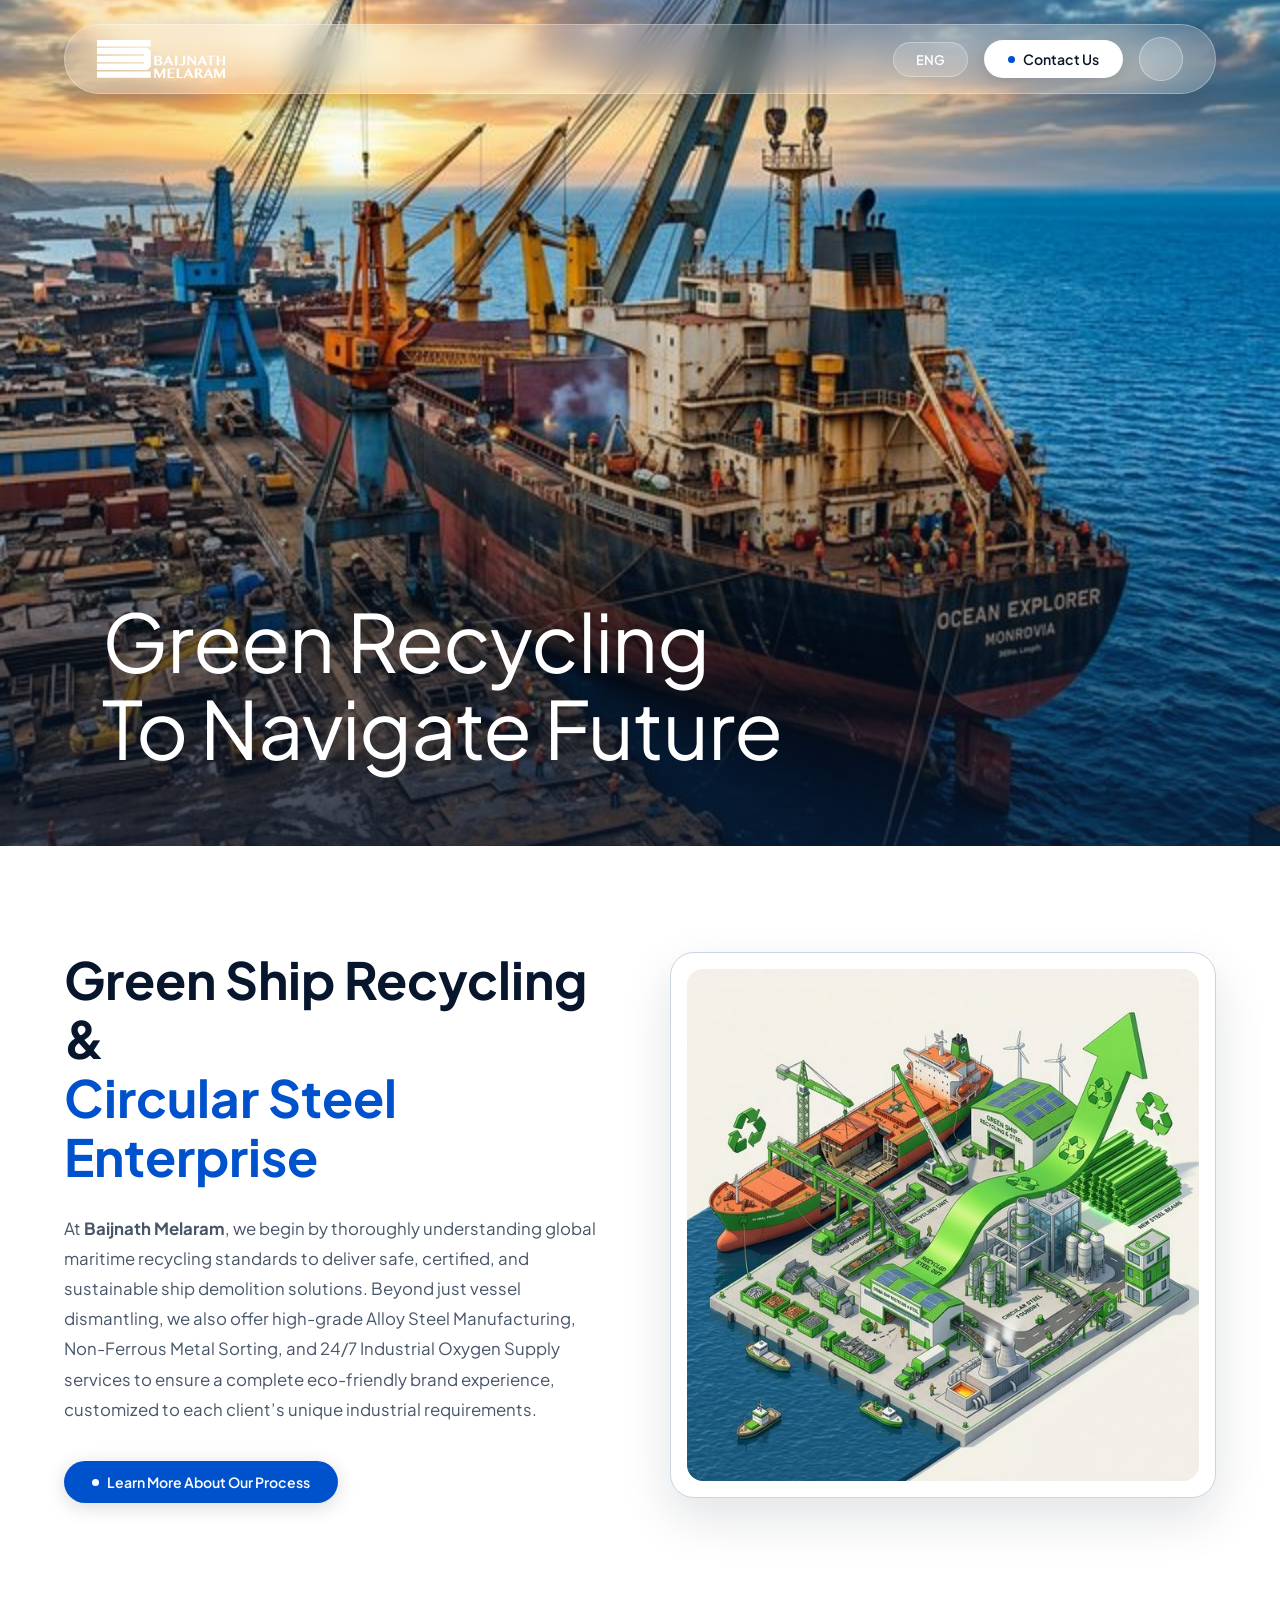
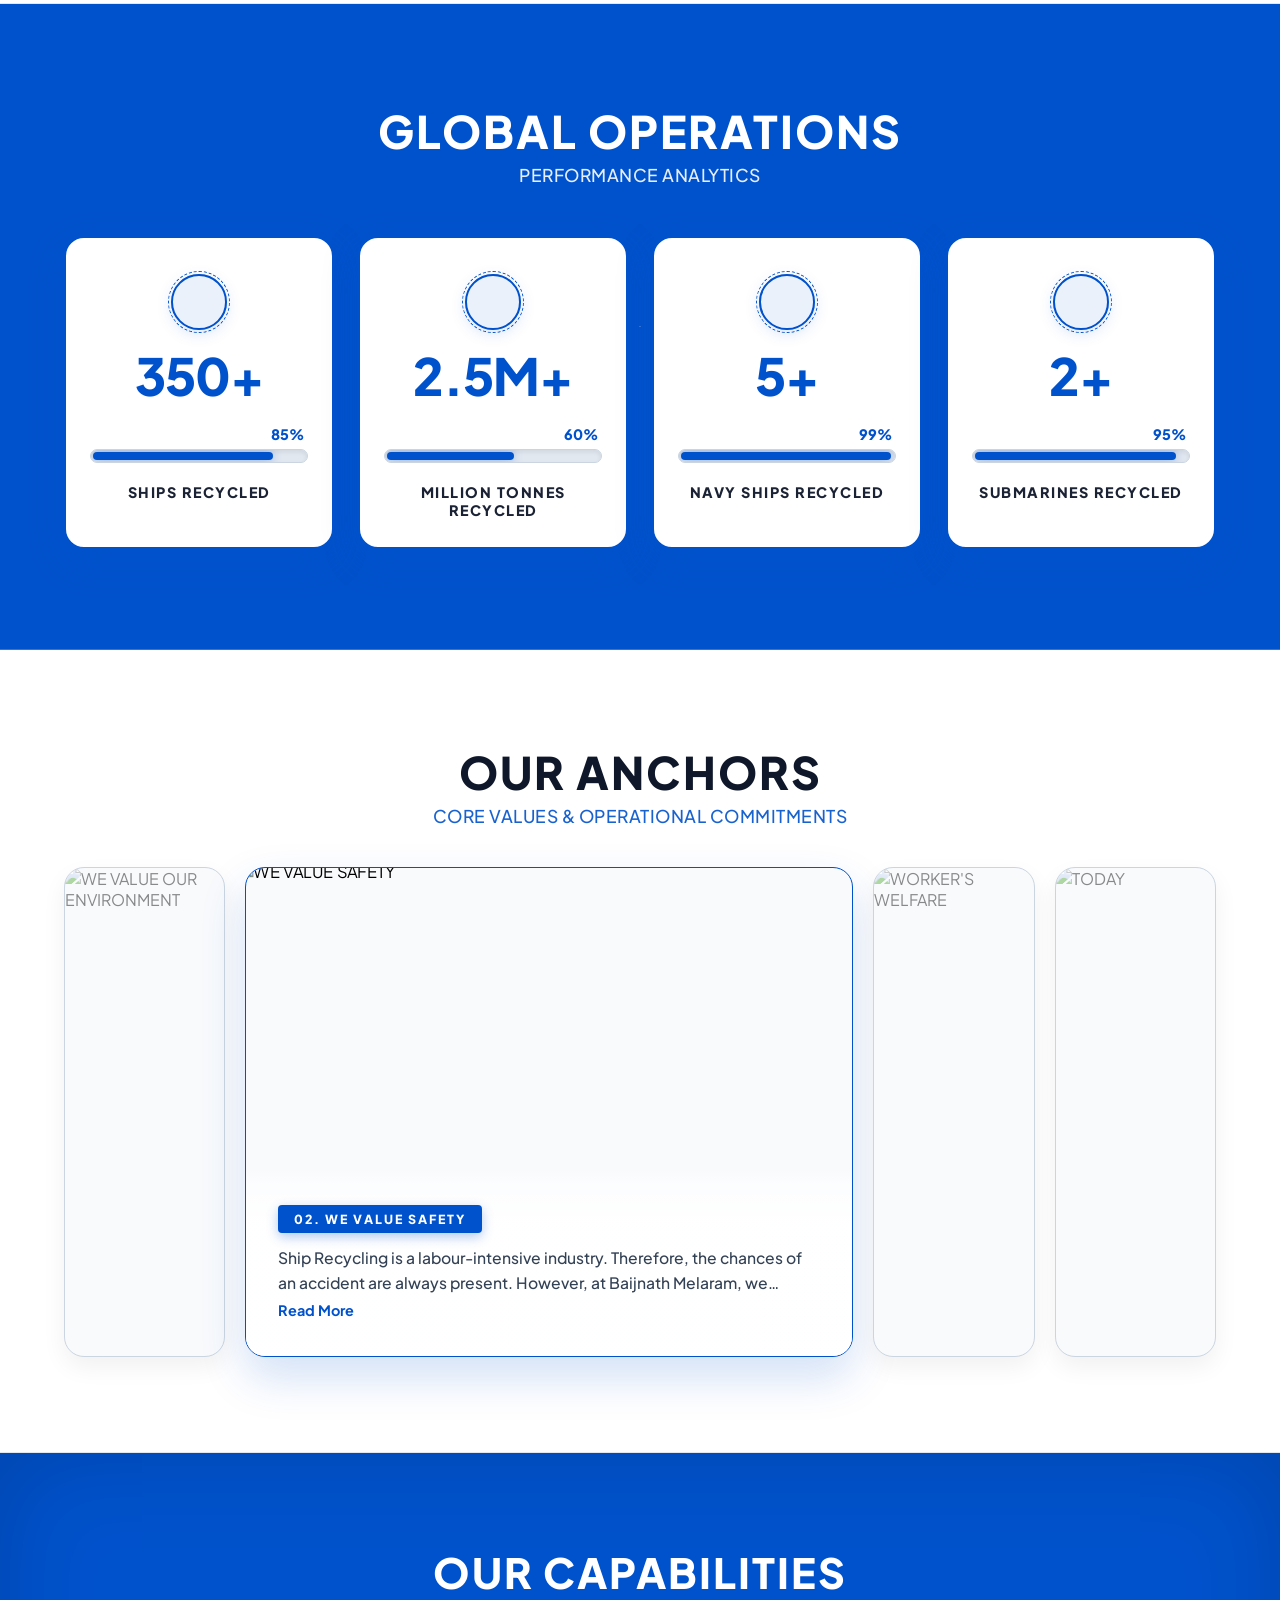
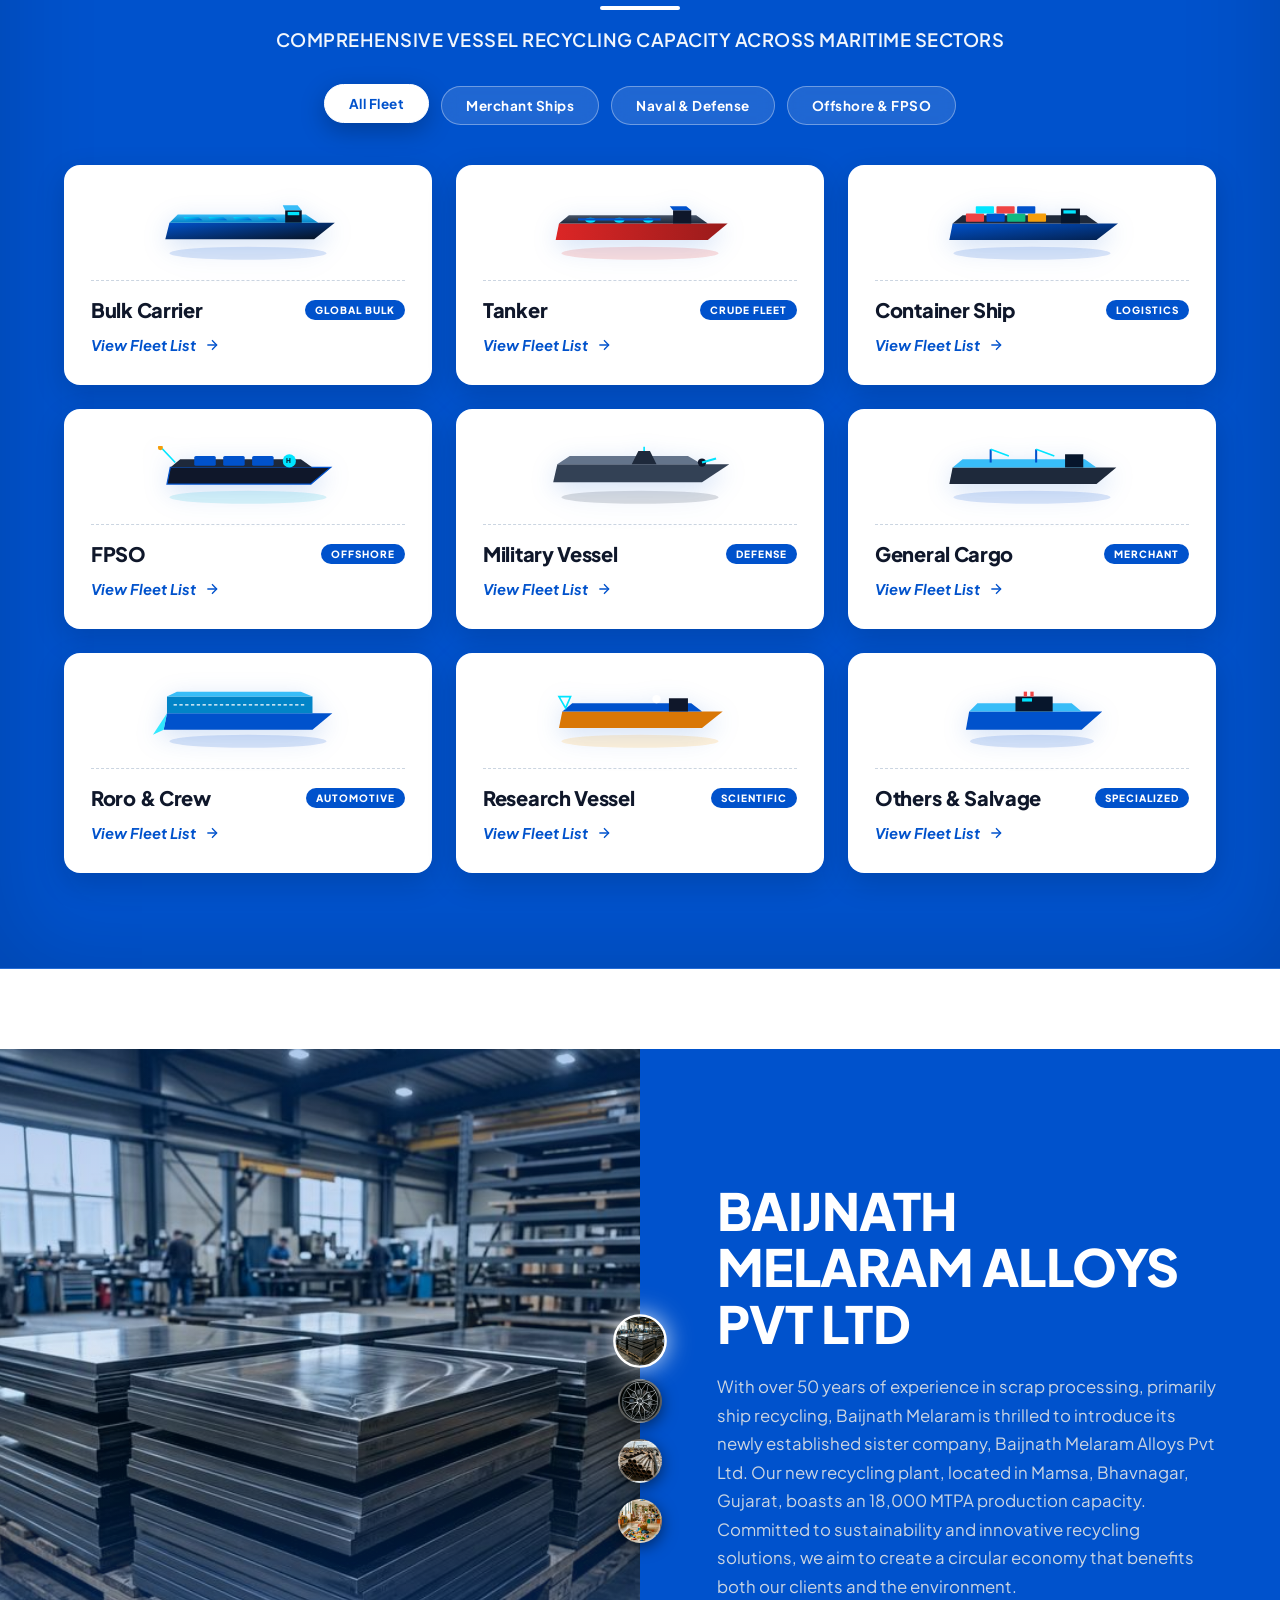
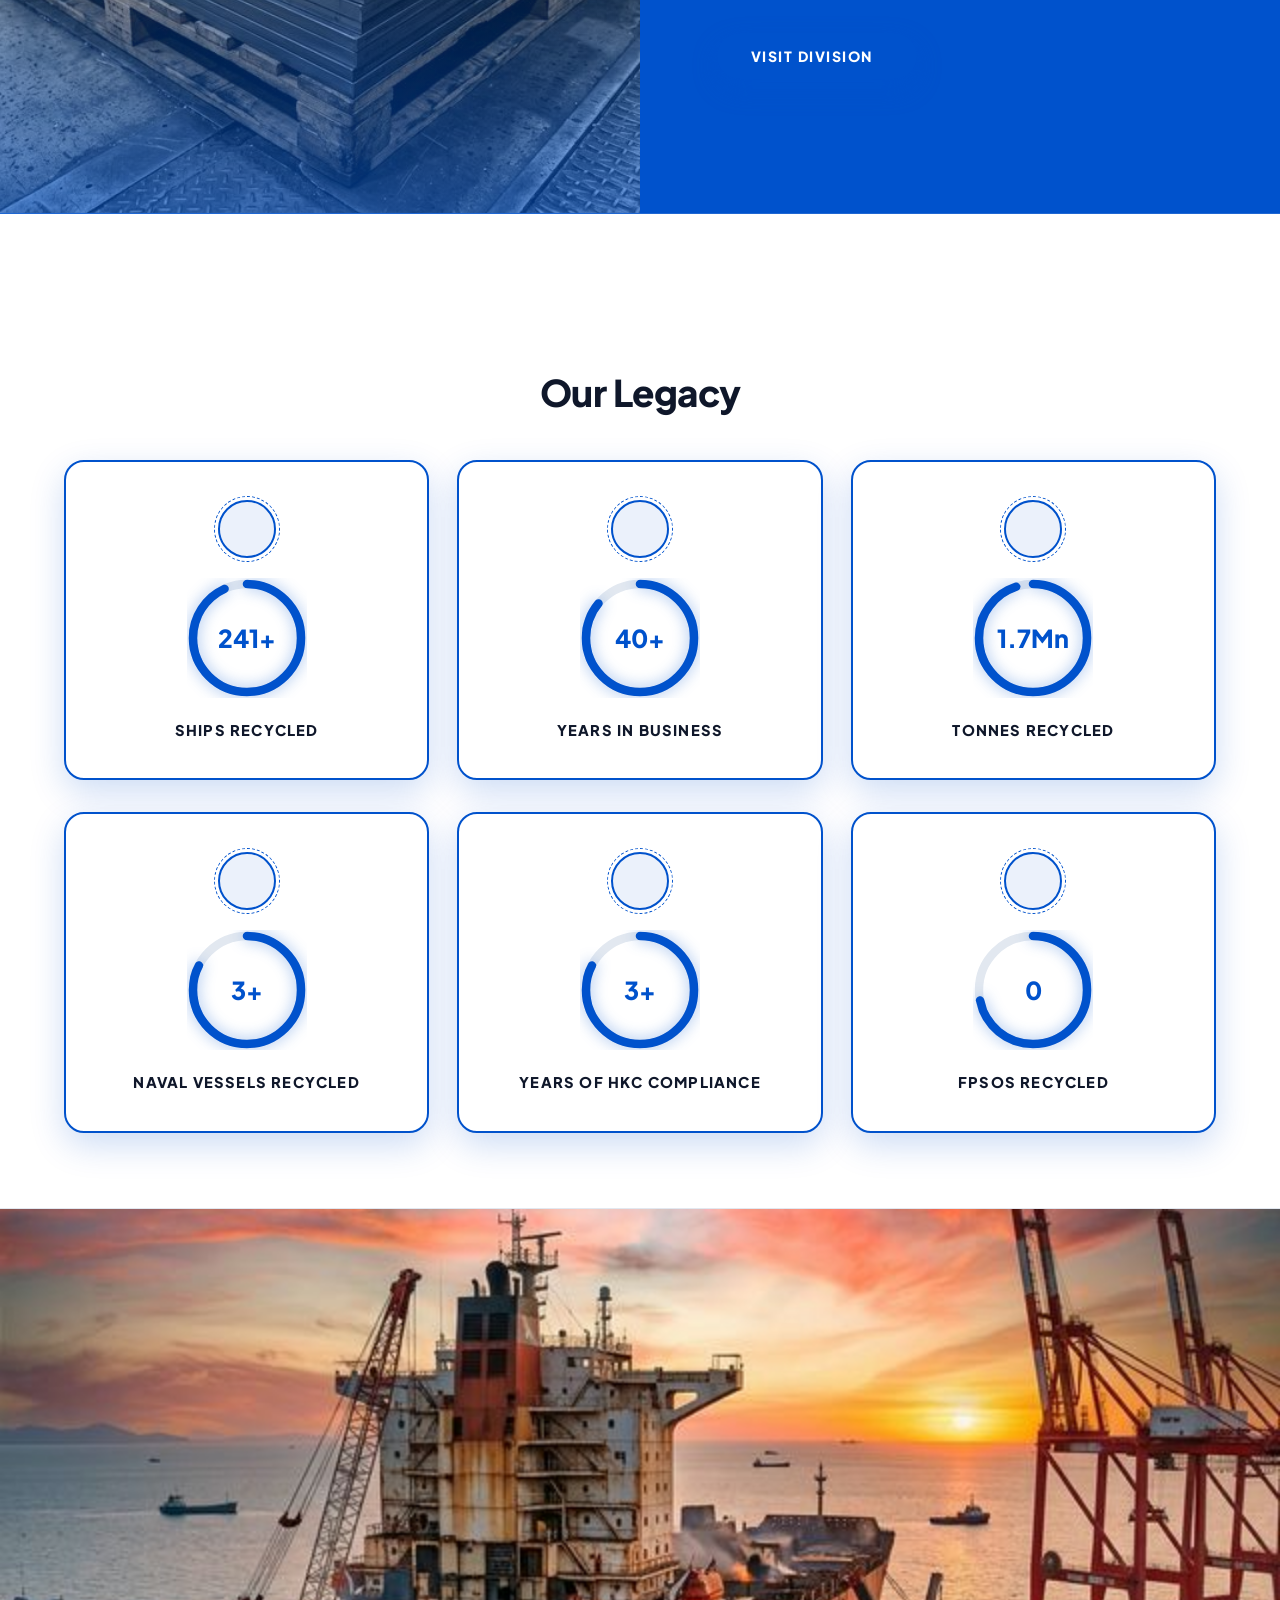
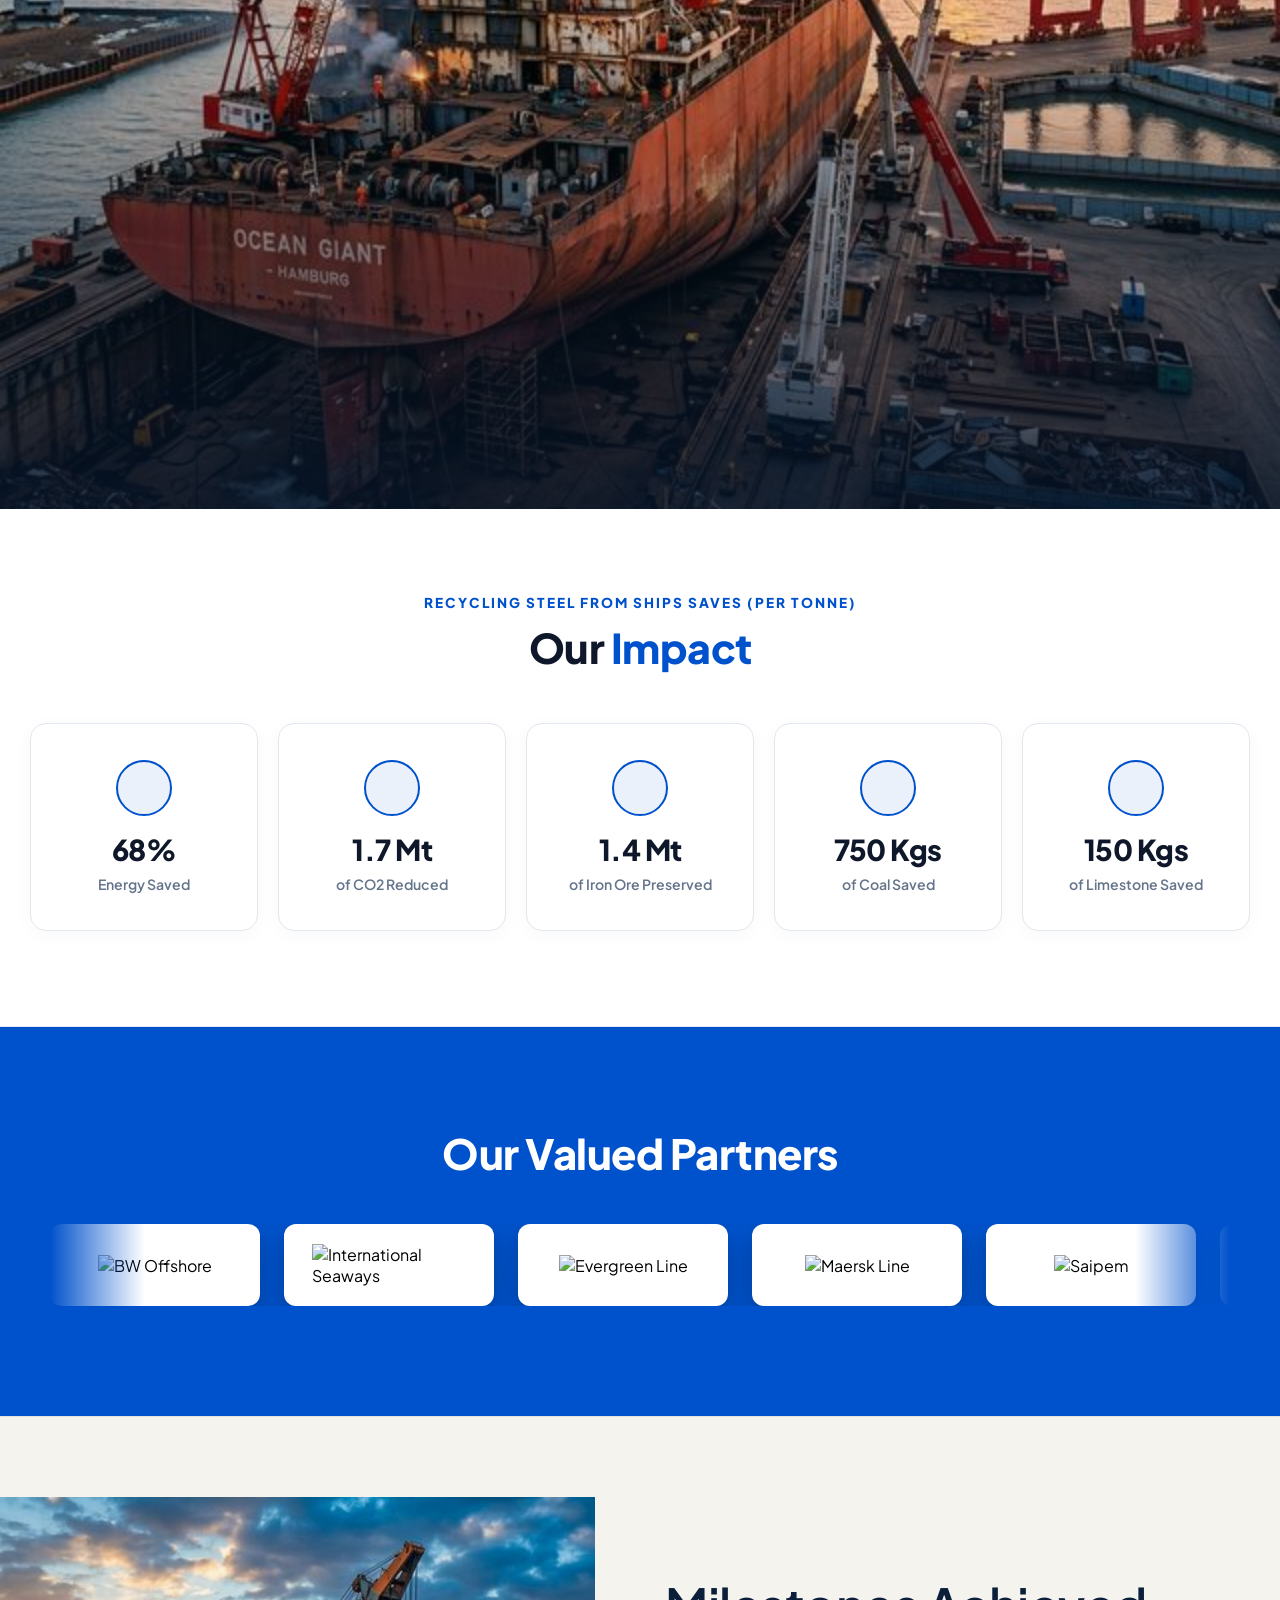
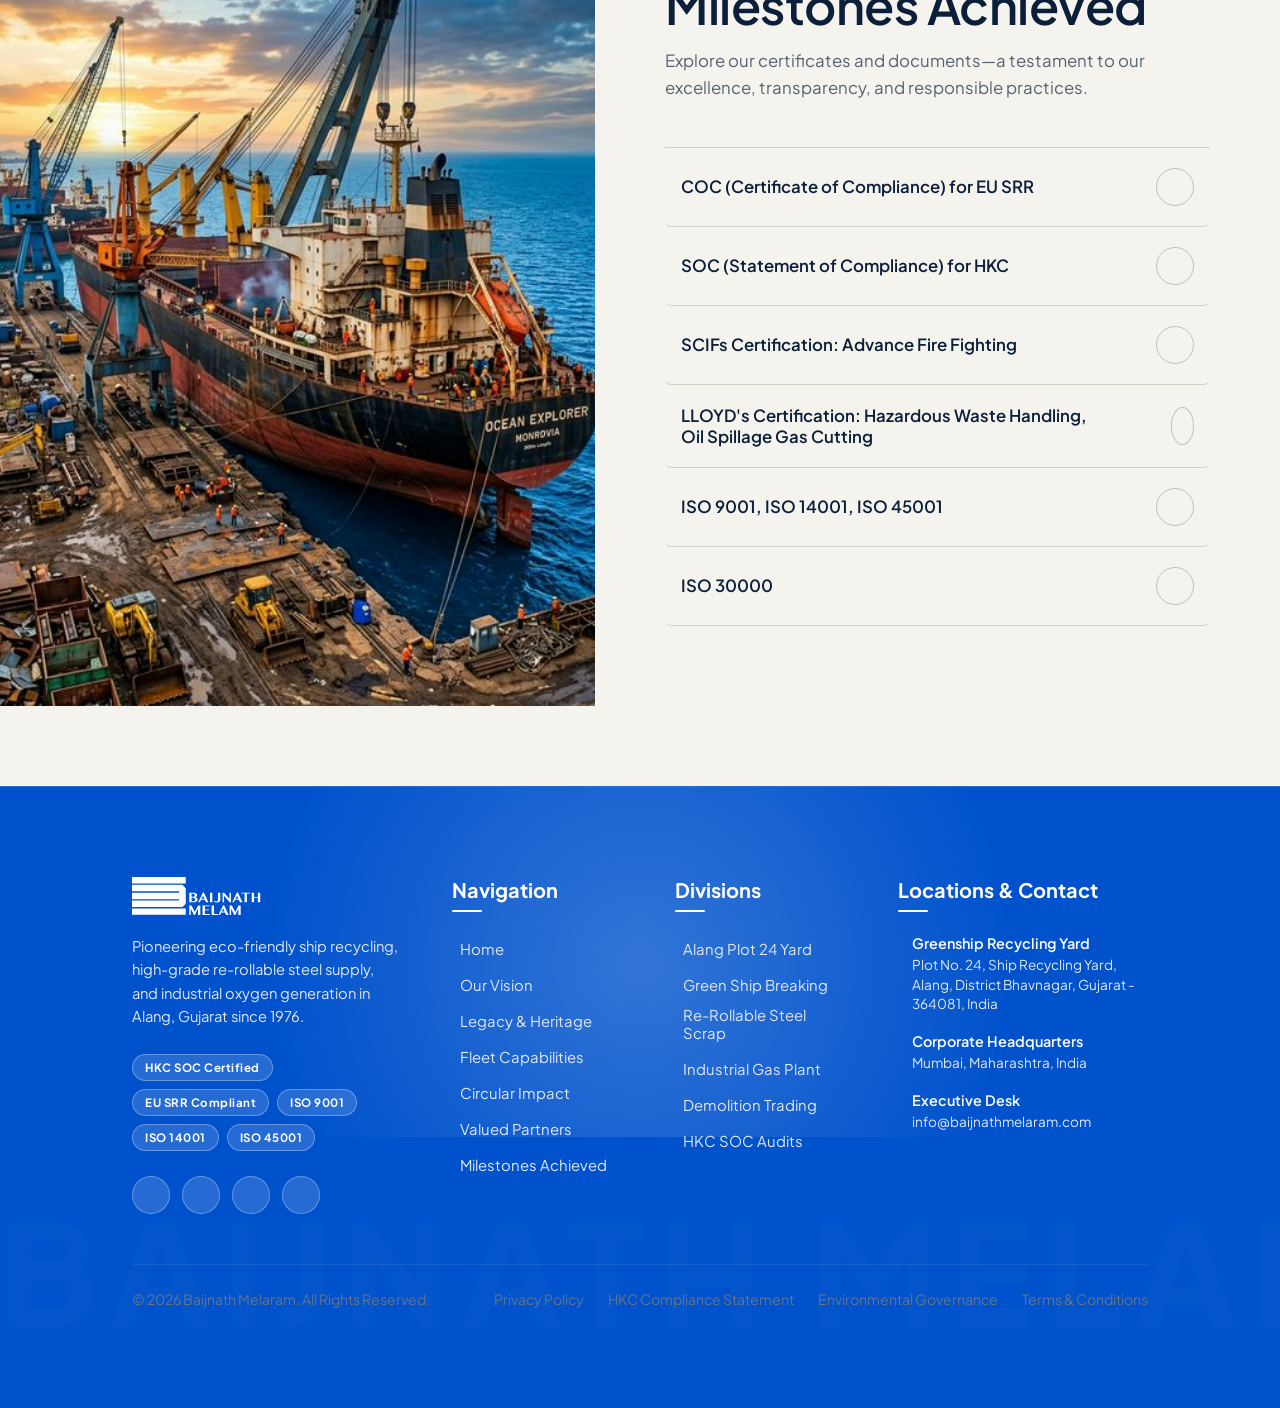
==== commit 190dd459: "Remove Flagship Alang Recycling Yard bottom badge from vessel banner section" ====
--- a/index.html
+++ b/index.html
@@ -735,9 +735,6 @@
       <div class="legacy-vessel-image-wrap" id="legacyVesselWrap">
         <img src="assets/images/full_vessel_legacy_banner.png" alt="Alang Eco Ship Recycling Yard Operations" class="legacy-vessel-img">
         <div class="legacy-vessel-overlay">
-          <div class="legacy-vessel-badge">
-            <i class="ri-ship-line"></i> FLAGSHIP ALANG RECYCLING YARD • GREEN SHIPBREAKING
-          </div>
         </div>
       </div>
     </div>
--- a/styles.css
+++ b/styles.css
@@ -1534,36 +1534,20 @@
     }
 
     .legacy-vessel-badge {
-      background: rgba(7, 25, 50, 0.88);
-      backdrop-filter: blur(12px);
-      border: 1px solid rgba(0, 229, 255, 0.35);
-      color: #ffffff;
-      padding: 12px 24px;
-      border-radius: 30px;
-      font-size: 0.85rem;
-      font-weight: 800;
-      letter-spacing: 1.5px;
-      display: inline-flex;
-      align-items: center;
-      gap: 12px;
-      box-shadow: 0 10px 25px rgba(0, 0, 0, 0.3);
-    }
-
-    .legacy-vessel-badge i {
-      color: #00e5ff;
-      font-size: 1.15rem;
-    }
-
-    /* OUR VALUED PARTNERS DARK BLUE BANNER WITH SIDE MARGINS */
+      display: none !important;
+    }
+
+    /* OUR VALUED PARTNERS FIXED PARALLAX SHIP BANNER */
     .our-partners-sec {
       position: relative;
       width: 100%;
-      padding: 90px 0 100px 0;
-      background-color: #0b1f3a;
-      background-image: linear-gradient(180deg, rgba(11, 31, 58, 0.93) 0%, rgba(8, 22, 44, 0.95) 100%), url('assets/images/banner-vision-shipyard.jpg');
+      padding: 100px 0 110px 0;
+      background-color: #0052cc;
+      background-image: linear-gradient(180deg, rgba(0, 82, 204, 0.6) 0%, rgba(0, 51, 153, 0.7) 100%), url('assets/images/sharp_ship_hero.png');
       background-size: cover;
       background-position: center center;
       background-repeat: no-repeat;
+      background-attachment: fixed !important;
       overflow: hidden;
     }
 
@@ -2219,17 +2203,18 @@
     }
 
     .compliance-icon-wrap {
-      width: 54px;
-      height: 54px;
-      background: rgba(0, 82, 204, 0.08);
+      width: 56px;
+      height: 56px;
+      background: rgba(0, 82, 204, 0.08) !important;
+      border: 2px solid #0052cc !important;
       border-radius: 50%;
       display: flex;
       align-items: center;
       justify-content: center;
       margin-bottom: 18px;
-      color: #0052cc;
+      color: #0052cc !important;
       font-size: 1.6rem;
-      transition: transform 0.35s cubic-bezier(0.175, 0.885, 0.32, 1.275), background 0.3s ease, color 0.3s ease;
+      transition: transform 0.35s cubic-bezier(0.175, 0.885, 0.32, 1.275), background 0.3s ease, color 0.3s ease, box-shadow 0.3s ease;
       position: relative;
     }
 
@@ -2259,9 +2244,10 @@
 
     .compliance-card:hover .compliance-icon-wrap {
       transform: scale(1.15) translateY(-3px);
-      background: #0284c7;
-      color: #ffffff;
-      box-shadow: 0 8px 20px rgba(2, 132, 199, 0.35);
+      background: #0052cc !important;
+      color: #ffffff !important;
+      border-color: #0052cc !important;
+      box-shadow: 0 8px 20px rgba(0, 82, 204, 0.35) !important;
     }
 
     .compliance-card-title {
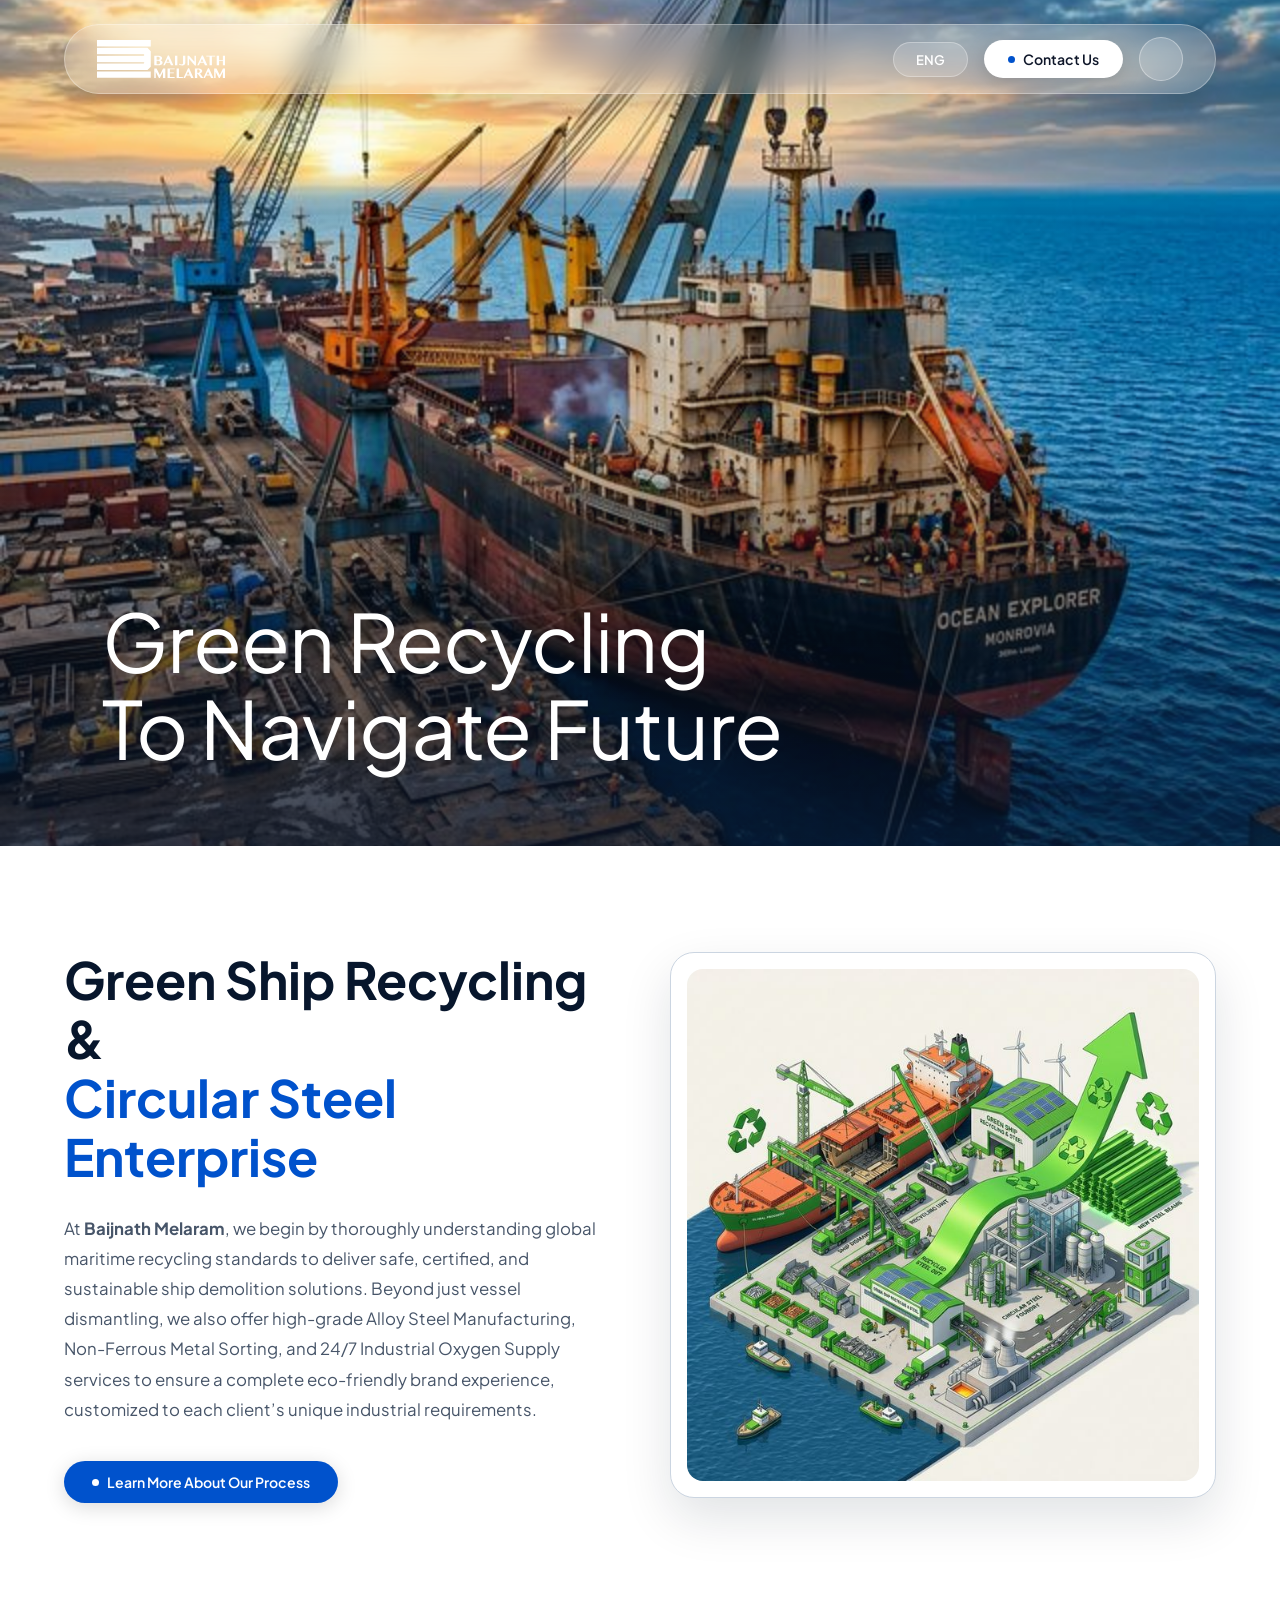
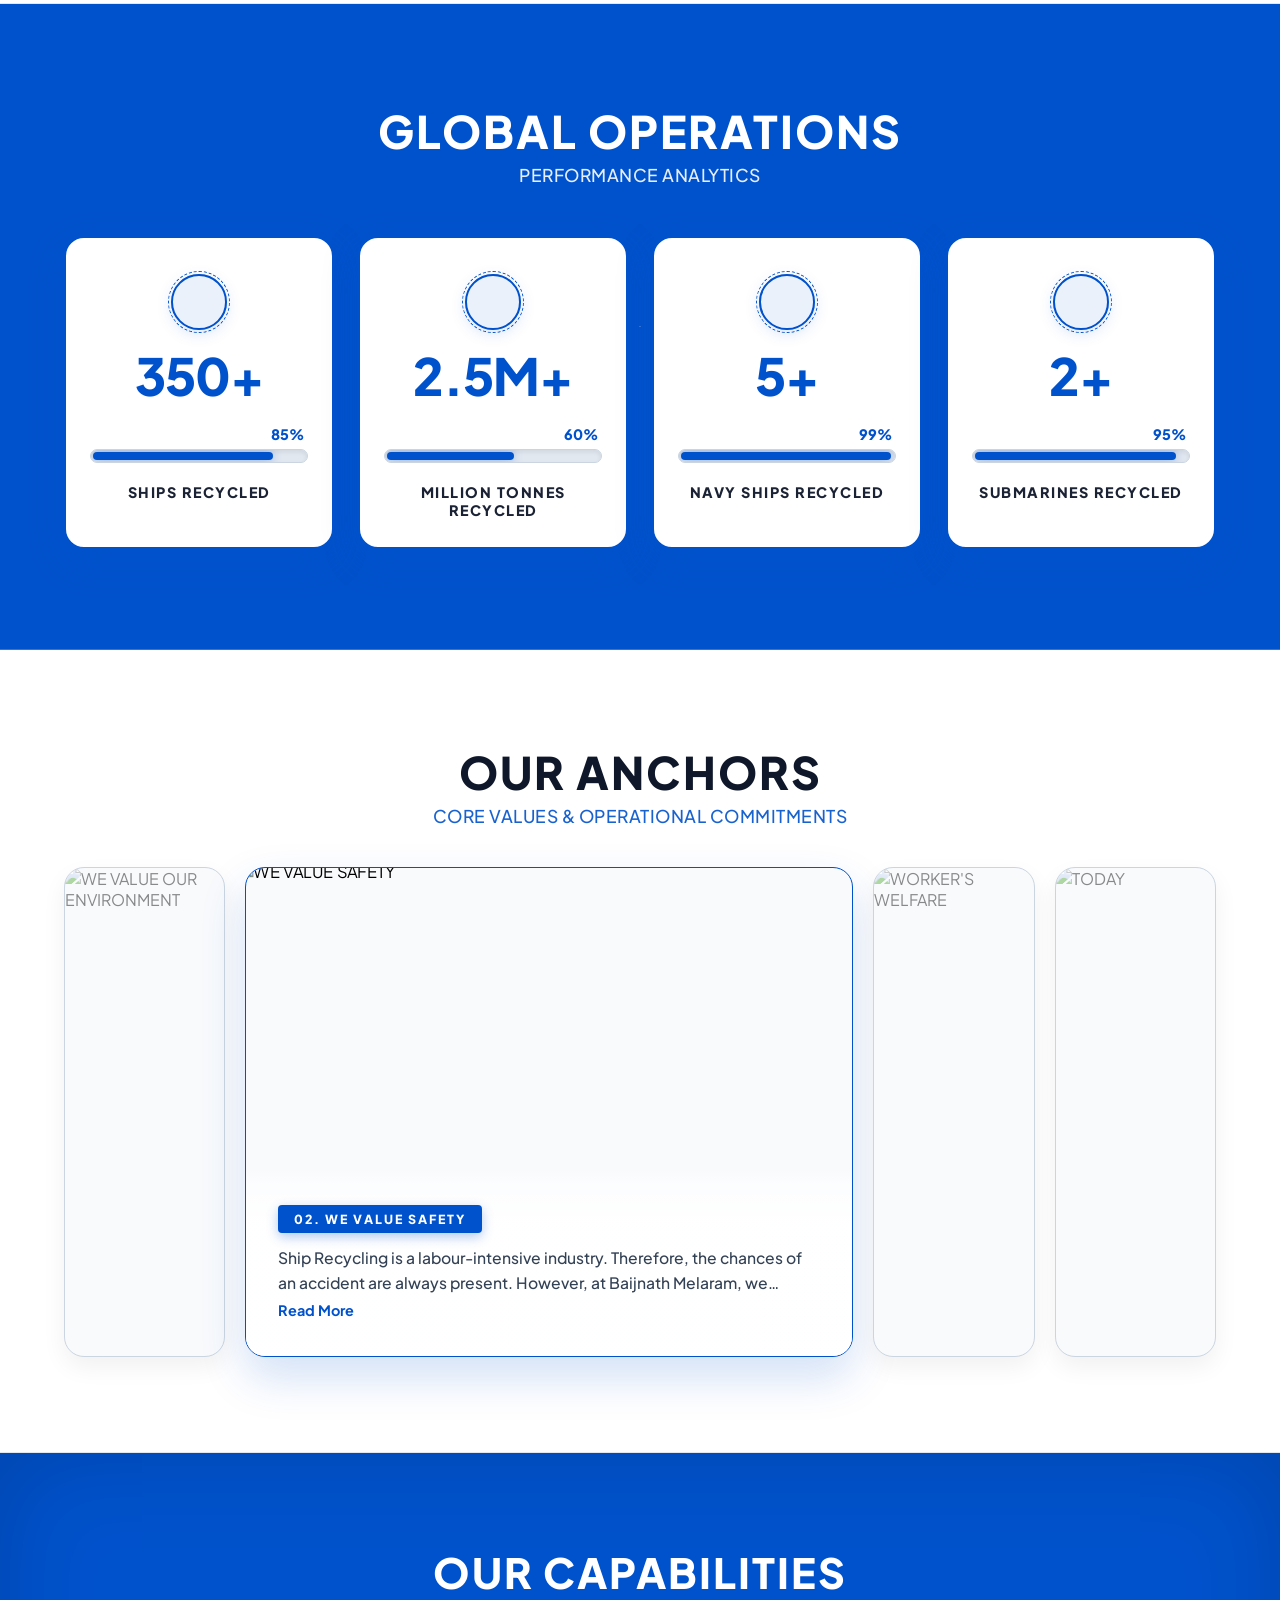
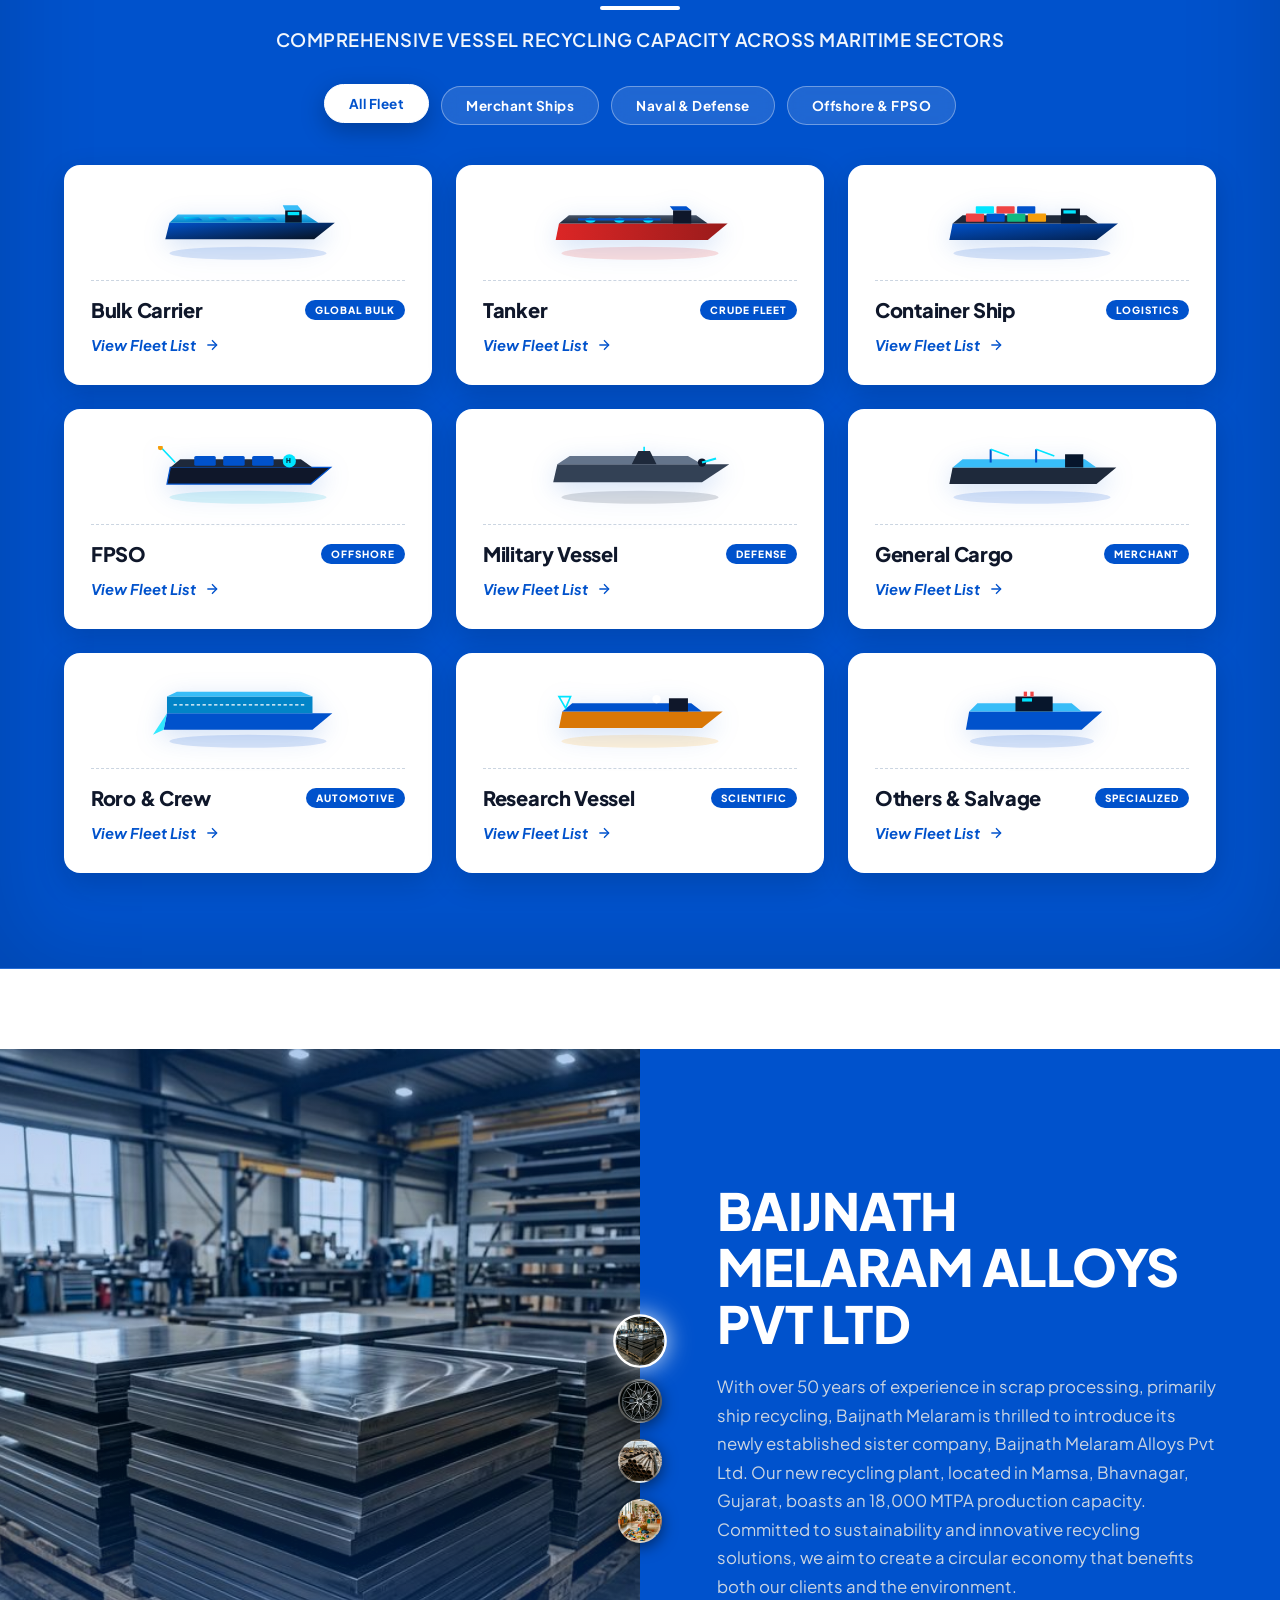
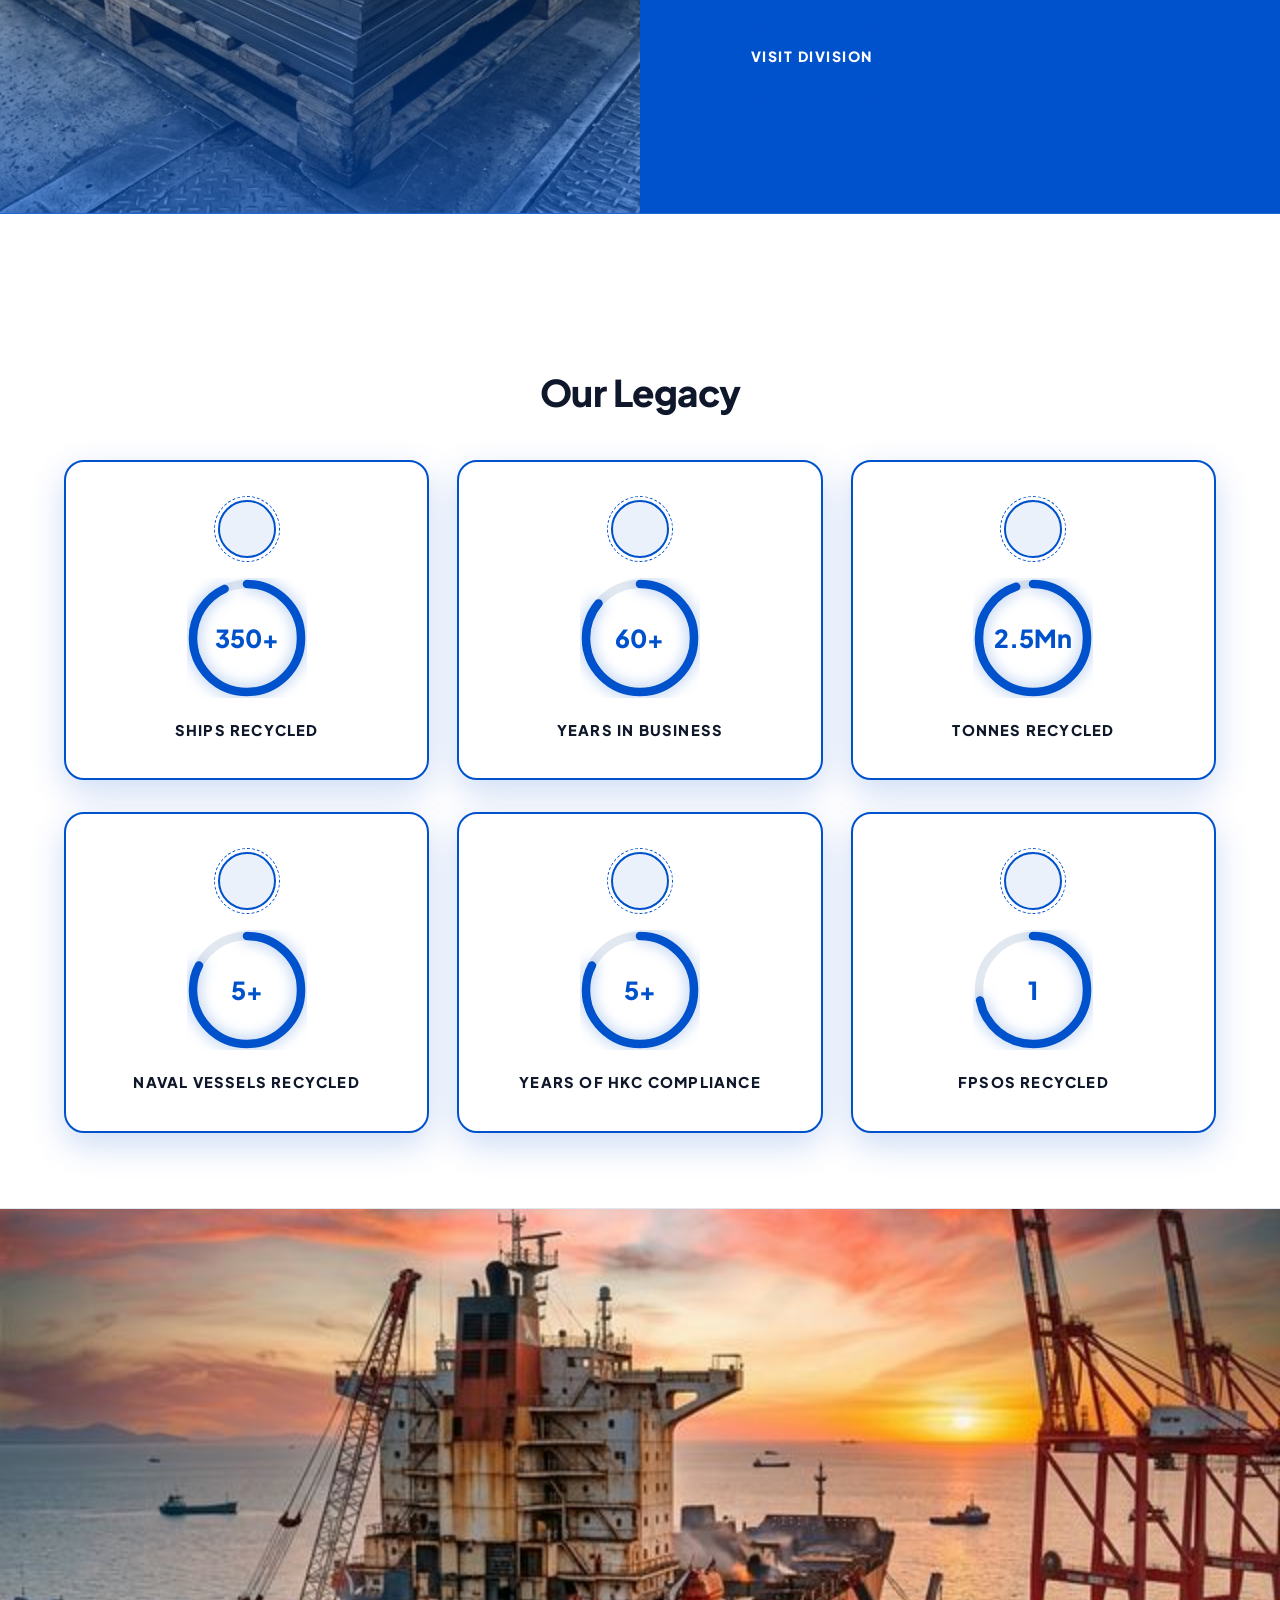
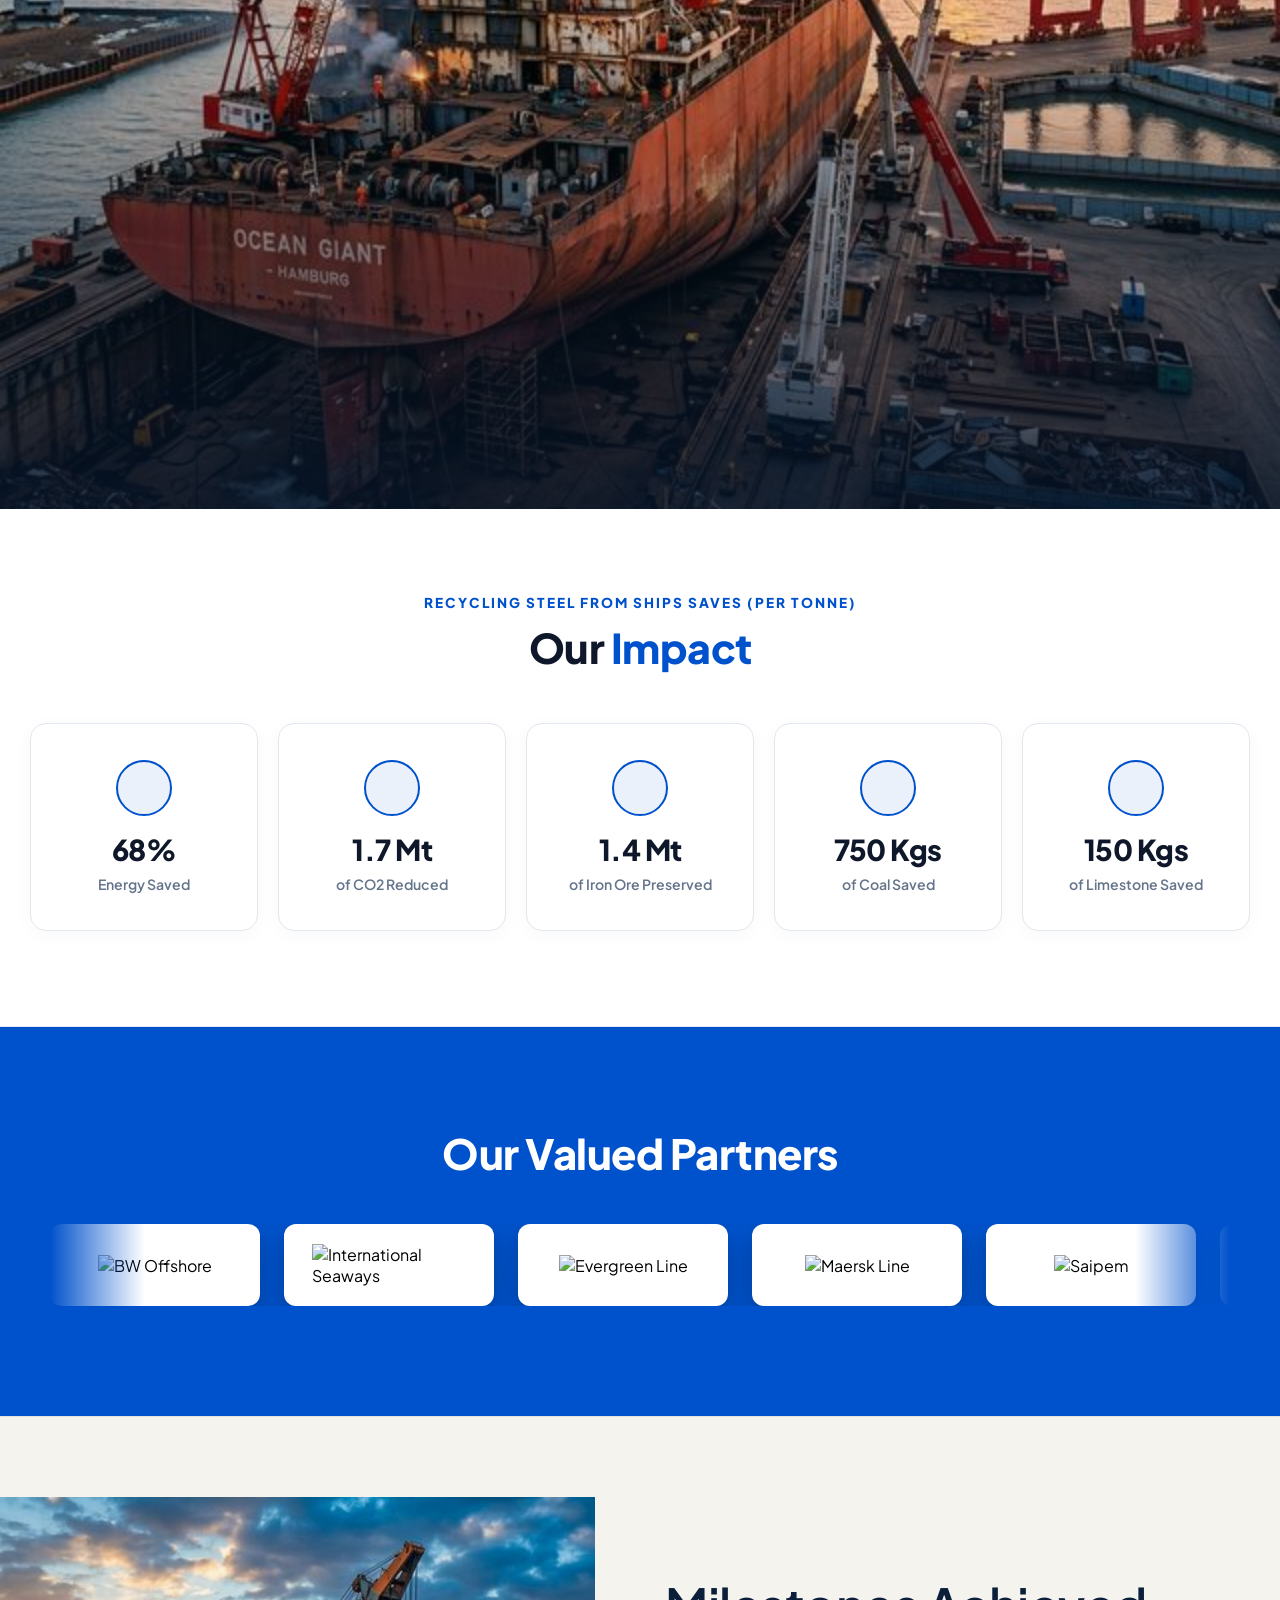
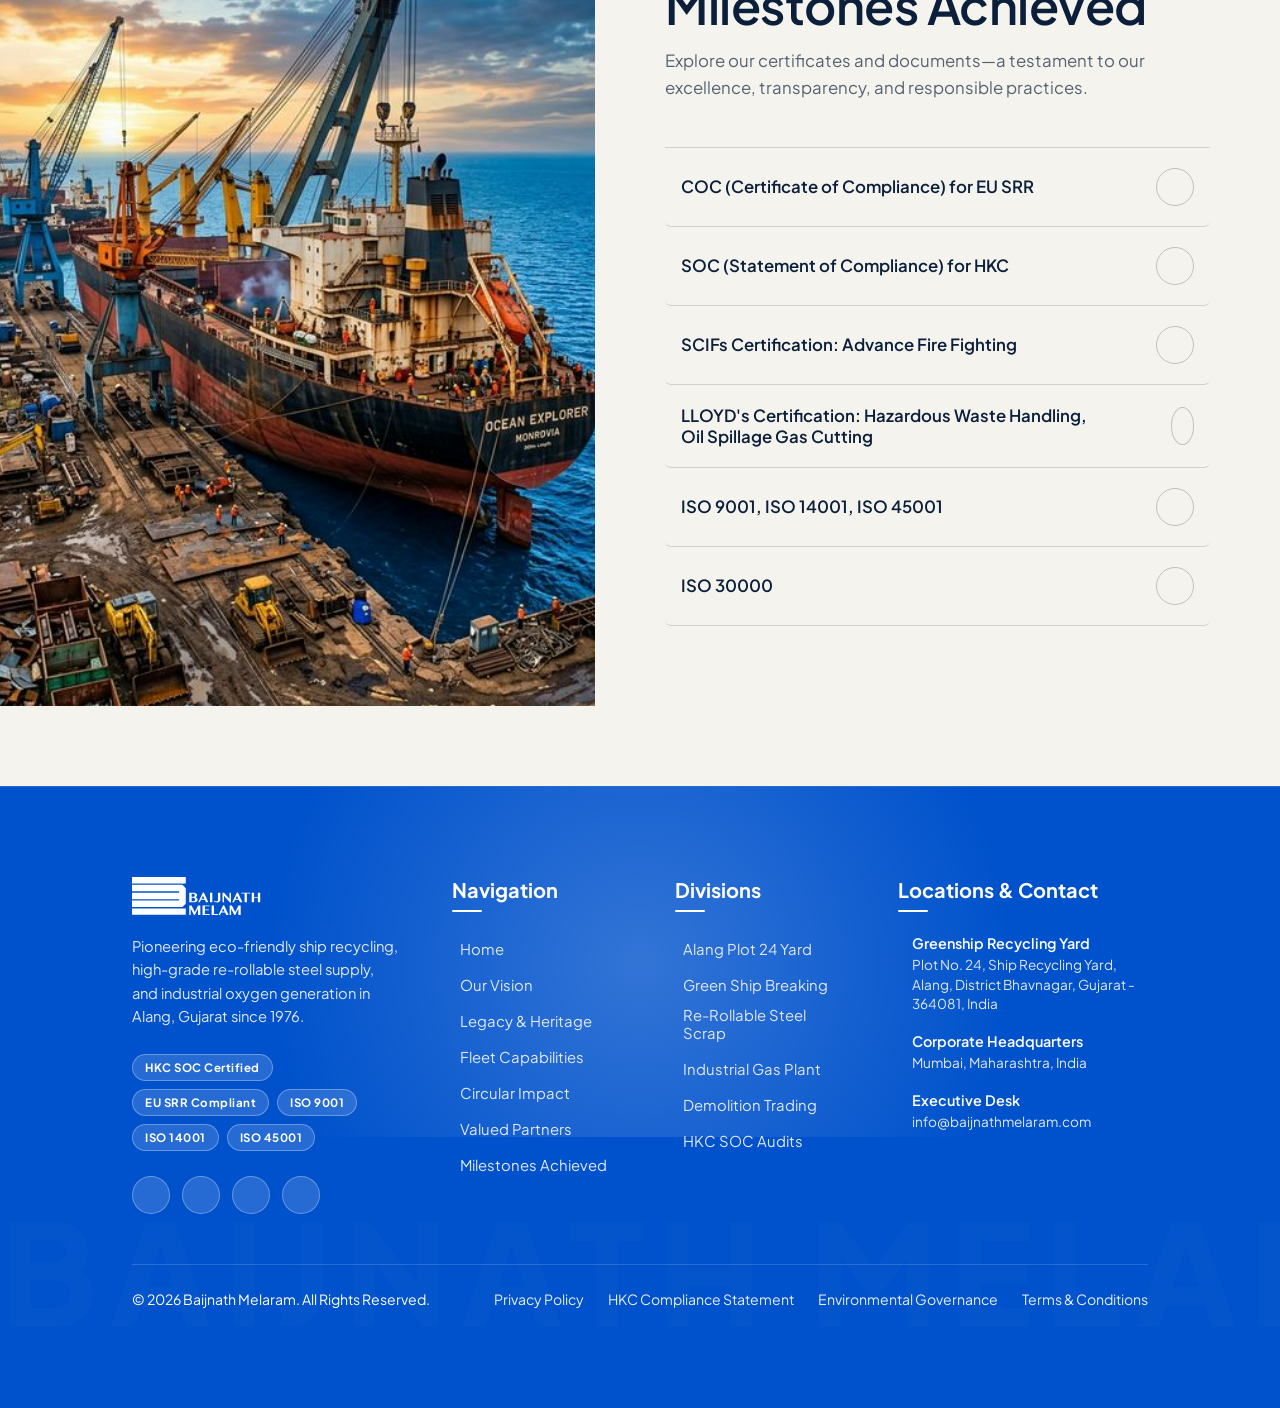
==== commit 73b9679b: "Create full Greenship Recycling page with exact brand theme and 7 core sections" ====
--- a/index.html
+++ b/index.html
@@ -1,5 +1,6 @@
 <!DOCTYPE html>
 <html lang="en">
+
 <head>
   <meta charset="UTF-8">
   <meta name="viewport" content="width=device-width, initial-scale=1.0">
@@ -8,6 +9,7 @@
   <link href="https://cdn.jsdelivr.net/npm/remixicon@3.5.0/fonts/remixicon.css" rel="stylesheet">
   <link rel="stylesheet" href="styles.css">
 </head>
+
 <body>
 
   <!-- Smart Scroll-Aware Floating Transparent Glass Pill Header (Full Original Size) -->
@@ -15,26 +17,50 @@
     <nav class="sims-navbar" id="main-nav">
       <!-- Official Baijnath Melaram SVG Logo -->
       <a href="#" class="sims-logo-link">
-        <svg class="sims-logo-svg" preserveAspectRatio="xMidYMid meet" data-bbox="38.77 33.06 450.37 133.49" viewBox="38.77 33.06 450.37 133.49" xmlns="http://www.w3.org/2000/svg">
+        <svg class="sims-logo-svg" preserveAspectRatio="xMidYMid meet" data-bbox="38.77 33.06 450.37 133.49"
+          viewBox="38.77 33.06 450.37 133.49" xmlns="http://www.w3.org/2000/svg">
           <g>
-              <path fill="currentColor" d="M227.65 143.39v22.63H38.77v-22.63h188.88z"></path>
-              <path fill="currentColor" d="M227.65 72.19v54.7l-11.54 11.55H38.77v-22.63h164.01l2.47-2.48-2.47-2.48H38.77V88.23h164.01l2.47-2.48-2.47-2.48H38.77V60.64h177.34l11.54 11.55z"></path>
-              <path fill="currentColor" d="M227.65 33.06v22.63H38.77V33.06h188.88z"></path>
-              <path d="M239.98 88.36h14.35c1.92 0 3.69.21 5.29.62 1.6.41 2.98.99 4.13 1.74s2.05 1.65 2.69 2.7c.64 1.05.96 2.22.96 3.5 0 .79-.09 1.52-.26 2.2-.17.67-.46 1.31-.85 1.9-.39.59-.92 1.16-1.57 1.7s-1.45 1.09-2.4 1.65c.99.31 1.89.73 2.71 1.25.82.52 1.53 1.13 2.13 1.83.6.7 1.07 1.47 1.41 2.32.34.85.51 1.75.51 2.7 0 1.32-.3 2.54-.9 3.67-.6 1.13-1.46 2.12-2.57 2.96-1.11.84-2.44 1.5-4 1.99-1.55.49-3.28.73-5.17.73h-16.48V88.36zm8.21 14.5h5.4c.87 0 1.65-.14 2.33-.41.68-.27 1.26-.65 1.73-1.13.47-.48.83-1.06 1.07-1.74.25-.67.37-1.41.37-2.2 0-.87-.16-1.67-.47-2.39-.31-.72-.79-1.34-1.43-1.86-.64-.52-1.46-.92-2.44-1.21-.99-.29-2.15-.43-3.5-.43h-3.06v11.37zm0 15.51h4.54c1.33 0 2.48-.14 3.45-.43.97-.29 1.77-.68 2.4-1.18.63-.5 1.1-1.1 1.41-1.8.3-.7.46-1.46.46-2.28 0-.94-.14-1.8-.42-2.6-.28-.8-.74-1.49-1.37-2.08-.63-.59-1.46-1.05-2.49-1.38-1.03-.33-2.28-.49-3.76-.49h-4.22v12.24z" fill="currentColor"></path>
-              <path d="m291.34 87.67 15.69 34.14h-8.39l-4.19-9.13h-13l-4.39 9.13h-5.57l16.3-34.14h3.55zm-8.34 21.9h10.06l-4.96-10.8-5.1 10.8z" fill="currentColor"></path>
-              <path d="M312.83 88.36h8.19v33.45h-8.19V88.36z" fill="currentColor"></path>
-              <path d="M340.78 88.36h8.21v24.59c0 1.37-.25 2.62-.75 3.76a7.79 7.79 0 0 1-2.26 2.95c-1 .82-2.26 1.47-3.76 1.94s-3.26.7-5.27.7c-1.12 0-2.15-.1-3.11-.29a16.9 16.9 0 0 1-2.66-.77c-.82-.32-1.6-.68-2.32-1.08-.72-.4-1.41-.81-2.07-1.24l2.32-2.94c.35.35.77.69 1.26 1.04.49.35 1.04.66 1.64.94.6.28 1.25.51 1.94.69.69.18 1.41.27 2.15.27 1.45 0 2.59-.38 3.43-1.14.84-.76 1.26-1.78 1.26-3.06V88.36z" fill="currentColor"></path>
-              <path d="M356.84 88.36h5.25l19.07 21.26V88.36h5.13v33.94h-3.53l-20.72-23.48v22.99h-5.2V88.36z" fill="currentColor"></path>
-              <path d="m410.84 87.67 15.69 34.14h-8.39l-4.19-9.13h-13l-4.39 9.13h-5.57l16.3-34.14h3.55zm-8.34 21.9h10.06l-4.96-10.8-5.1 10.8z" fill="currentColor"></path>
-              <path d="M453.97 88.36v2.86H442.4v30.58h-8.19V91.22h-11.59v-2.86h31.35z" fill="currentColor"></path>
-              <path d="M467.56 105.87v15.93h-8.21V88.36h8.21v14.65H481V88.36h8.14v33.45H481v-15.93h-13.44z" fill="currentColor"></path>
-              <path d="M239.98 133.1h7.99l11.57 22.84 11.39-22.84h7.82v33.45h-8.19v-21.8l-10.93 21.8h-3.16l-11.3-22.05v22.05h-5.2V133.1z" fill="currentColor"></path>
-              <path d="M311.59 133.1v2.86h-16.77v11.03h13.94v2.86h-13.94v13.27h16.77v3.43H286.6V133.1h24.99z" fill="currentColor"></path>
-              <path d="M318.5 133.1h8.21v30.02h13.71v3.43H318.5V133.1z" fill="currentColor"></path>
-              <path d="m362.29 132.41 15.69 34.14h-8.39l-4.19-9.13h-13l-4.39 9.13h-5.57l16.3-34.14h3.55zm-8.34 21.9h10.06l-4.96-10.8-5.1 10.8z" fill="currentColor"></path>
-              <path d="M382.66 133.1h12.58c2.17 0 4.07.23 5.69.68 1.62.45 2.97 1.09 4.05 1.9 1.08.81 1.89 1.78 2.43 2.9.54 1.12.81 2.33.81 3.65 0 .95-.19 1.85-.55 2.7-.37.85-.89 1.63-1.55 2.34s-1.47 1.35-2.42 1.9c-.95.55-1.99 1.01-3.12 1.37l11.91 16.01h-8.93l-11.22-15.12h-1.46v15.12h-8.21V133.1zm8.22 15.39h1.78c1 0 1.93-.14 2.79-.42.85-.28 1.59-.68 2.22-1.2.62-.52 1.11-1.16 1.47-1.91.35-.76.53-1.61.53-2.56 0-.89-.14-1.7-.41-2.44a5.91 5.91 0 0 0-1.12-1.91c-.48-.53-1.05-.95-1.73-1.25-.67-.3-1.41-.44-2.2-.44h-3.33v12.13z" fill="currentColor"></path>
-              <path d="m432.16 132.41 15.69 34.14h-8.39l-4.19-9.13h-13l-4.39 9.13h-5.57l16.3-34.14h3.55zm-8.34 21.9h10.06l-4.96-10.8-5.1 10.8z" fill="currentColor"></path>
-              <path d="M450.37 133.1h7.99l11.57 22.84 11.39-22.84h7.82v33.45h-8.19v-21.8l-10.93 21.8h-3.16l-11.3-22.05v22.05h-5.2V133.1z" fill="currentColor"></path>
+            <path fill="currentColor" d="M227.65 143.39v22.63H38.77v-22.63h188.88z"></path>
+            <path fill="currentColor"
+              d="M227.65 72.19v54.7l-11.54 11.55H38.77v-22.63h164.01l2.47-2.48-2.47-2.48H38.77V88.23h164.01l2.47-2.48-2.47-2.48H38.77V60.64h177.34l11.54 11.55z">
+            </path>
+            <path fill="currentColor" d="M227.65 33.06v22.63H38.77V33.06h188.88z"></path>
+            <path
+              d="M239.98 88.36h14.35c1.92 0 3.69.21 5.29.62 1.6.41 2.98.99 4.13 1.74s2.05 1.65 2.69 2.7c.64 1.05.96 2.22.96 3.5 0 .79-.09 1.52-.26 2.2-.17.67-.46 1.31-.85 1.9-.39.59-.92 1.16-1.57 1.7s-1.45 1.09-2.4 1.65c.99.31 1.89.73 2.71 1.25.82.52 1.53 1.13 2.13 1.83.6.7 1.07 1.47 1.41 2.32.34.85.51 1.75.51 2.7 0 1.32-.3 2.54-.9 3.67-.6 1.13-1.46 2.12-2.57 2.96-1.11.84-2.44 1.5-4 1.99-1.55.49-3.28.73-5.17.73h-16.48V88.36zm8.21 14.5h5.4c.87 0 1.65-.14 2.33-.41.68-.27 1.26-.65 1.73-1.13.47-.48.83-1.06 1.07-1.74.25-.67.37-1.41.37-2.2 0-.87-.16-1.67-.47-2.39-.31-.72-.79-1.34-1.43-1.86-.64-.52-1.46-.92-2.44-1.21-.99-.29-2.15-.43-3.5-.43h-3.06v11.37zm0 15.51h4.54c1.33 0 2.48-.14 3.45-.43.97-.29 1.77-.68 2.4-1.18.63-.5 1.1-1.1 1.41-1.8.3-.7.46-1.46.46-2.28 0-.94-.14-1.8-.42-2.6-.28-.8-.74-1.49-1.37-2.08-.63-.59-1.46-1.05-2.49-1.38-1.03-.33-2.28-.49-3.76-.49h-4.22v12.24z"
+              fill="currentColor"></path>
+            <path
+              d="m291.34 87.67 15.69 34.14h-8.39l-4.19-9.13h-13l-4.39 9.13h-5.57l16.3-34.14h3.55zm-8.34 21.9h10.06l-4.96-10.8-5.1 10.8z"
+              fill="currentColor"></path>
+            <path d="M312.83 88.36h8.19v33.45h-8.19V88.36z" fill="currentColor"></path>
+            <path
+              d="M340.78 88.36h8.21v24.59c0 1.37-.25 2.62-.75 3.76a7.79 7.79 0 0 1-2.26 2.95c-1 .82-2.26 1.47-3.76 1.94s-3.26.7-5.27.7c-1.12 0-2.15-.1-3.11-.29a16.9 16.9 0 0 1-2.66-.77c-.82-.32-1.6-.68-2.32-1.08-.72-.4-1.41-.81-2.07-1.24l2.32-2.94c.35.35.77.69 1.26 1.04.49.35 1.04.66 1.64.94.6.28 1.25.51 1.94.69.69.18 1.41.27 2.15.27 1.45 0 2.59-.38 3.43-1.14.84-.76 1.26-1.78 1.26-3.06V88.36z"
+              fill="currentColor"></path>
+            <path d="M356.84 88.36h5.25l19.07 21.26V88.36h5.13v33.94h-3.53l-20.72-23.48v22.99h-5.2V88.36z"
+              fill="currentColor"></path>
+            <path
+              d="m410.84 87.67 15.69 34.14h-8.39l-4.19-9.13h-13l-4.39 9.13h-5.57l16.3-34.14h3.55zm-8.34 21.9h10.06l-4.96-10.8-5.1 10.8z"
+              fill="currentColor"></path>
+            <path d="M453.97 88.36v2.86H442.4v30.58h-8.19V91.22h-11.59v-2.86h31.35z" fill="currentColor"></path>
+            <path d="M467.56 105.87v15.93h-8.21V88.36h8.21v14.65H481V88.36h8.14v33.45H481v-15.93h-13.44z"
+              fill="currentColor"></path>
+            <path
+              d="M239.98 133.1h7.99l11.57 22.84 11.39-22.84h7.82v33.45h-8.19v-21.8l-10.93 21.8h-3.16l-11.3-22.05v22.05h-5.2V133.1z"
+              fill="currentColor"></path>
+            <path d="M311.59 133.1v2.86h-16.77v11.03h13.94v2.86h-13.94v13.27h16.77v3.43H286.6V133.1h24.99z"
+              fill="currentColor"></path>
+            <path d="M318.5 133.1h8.21v30.02h13.71v3.43H318.5V133.1z" fill="currentColor"></path>
+            <path
+              d="m362.29 132.41 15.69 34.14h-8.39l-4.19-9.13h-13l-4.39 9.13h-5.57l16.3-34.14h3.55zm-8.34 21.9h10.06l-4.96-10.8-5.1 10.8z"
+              fill="currentColor"></path>
+            <path
+              d="M382.66 133.1h12.58c2.17 0 4.07.23 5.69.68 1.62.45 2.97 1.09 4.05 1.9 1.08.81 1.89 1.78 2.43 2.9.54 1.12.81 2.33.81 3.65 0 .95-.19 1.85-.55 2.7-.37.85-.89 1.63-1.55 2.34s-1.47 1.35-2.42 1.9c-.95.55-1.99 1.01-3.12 1.37l11.91 16.01h-8.93l-11.22-15.12h-1.46v15.12h-8.21V133.1zm8.22 15.39h1.78c1 0 1.93-.14 2.79-.42.85-.28 1.59-.68 2.22-1.2.62-.52 1.11-1.16 1.47-1.91.35-.76.53-1.61.53-2.56 0-.89-.14-1.7-.41-2.44a5.91 5.91 0 0 0-1.12-1.91c-.48-.53-1.05-.95-1.73-1.25-.67-.3-1.41-.44-2.2-.44h-3.33v12.13z"
+              fill="currentColor"></path>
+            <path
+              d="m432.16 132.41 15.69 34.14h-8.39l-4.19-9.13h-13l-4.39 9.13h-5.57l16.3-34.14h3.55zm-8.34 21.9h10.06l-4.96-10.8-5.1 10.8z"
+              fill="currentColor"></path>
+            <path
+              d="M450.37 133.1h7.99l11.57 22.84 11.39-22.84h7.82v33.45h-8.19v-21.8l-10.93 21.8h-3.16l-11.3-22.05v22.05h-5.2V133.1z"
+              fill="currentColor"></path>
           </g>
         </svg>
       </a>
@@ -58,8 +84,15 @@
   <div class="sims-drawer-overlay" id="drawer-menu">
     <div class="sims-drawer-top">
       <a href="#" class="sims-logo-link">
-        <svg class="sims-logo-svg" style="color: #ffffff; height: 38px;" viewBox="38.77 33.06 450.37 133.49" xmlns="http://www.w3.org/2000/svg">
-          <g><path fill="currentColor" d="M227.65 143.39v22.63H38.77v-22.63h188.88z"></path><path fill="currentColor" d="M227.65 72.19v54.7l-11.54 11.55H38.77v-22.63h164.01l2.47-2.48-2.47-2.48H38.77V88.23h164.01l2.47-2.48-2.47-2.48H38.77V60.64h177.34l11.54 11.55z"></path><path fill="currentColor" d="M227.65 33.06v22.63H38.77V33.06h188.88z"></path></g>
+        <svg class="sims-logo-svg" style="color: #ffffff; height: 38px;" viewBox="38.77 33.06 450.37 133.49"
+          xmlns="http://www.w3.org/2000/svg">
+          <g>
+            <path fill="currentColor" d="M227.65 143.39v22.63H38.77v-22.63h188.88z"></path>
+            <path fill="currentColor"
+              d="M227.65 72.19v54.7l-11.54 11.55H38.77v-22.63h164.01l2.47-2.48-2.47-2.48H38.77V88.23h164.01l2.47-2.48-2.47-2.48H38.77V60.64h177.34l11.54 11.55z">
+            </path>
+            <path fill="currentColor" d="M227.65 33.06v22.63H38.77V33.06h188.88z"></path>
+          </g>
         </svg>
       </a>
       <button class="sims-drawer-close" id="close-drawer">
@@ -69,8 +102,8 @@
 
     <div class="sims-drawer-grid">
       <ul class="sims-drawer-menu-links">
-        <li><a href="#" class="drawer-link"><span class="num">01</span> Home</a></li>
-        <li><a href="#divisions" class="drawer-link"><span class="num">02</span> Greenship Recycling</a></li>
+        <li><a href="index.html" class="drawer-link"><span class="num">01</span> Home</a></li>
+        <li><a href="greenshiprecycling.html" class="drawer-link"><span class="num">02</span> Greenship Recycling</a></li>
         <li><a href="#divisions" class="drawer-link"><span class="num">03</span> Alloy Manufacturing</a></li>
         <li><a href="#solutions" class="drawer-link"><span class="num">04</span> Prime Trading</a></li>
         <li><a href="#solutions" class="drawer-link"><span class="num">05</span> Secondary Scrap Trading</a></li>
@@ -79,7 +112,8 @@
 
       <div class="sims-drawer-info">
         <h4>Baijnath Melaram</h4>
-        <p>Pioneering eco-friendly ship recycling, high-grade re-rollable steel manufacturing, and industrial oxygen gas generation at Plot No. 24, Alang Ship Breaking Yard since 1976.</p>
+        <p>Pioneering eco-friendly ship recycling, high-grade re-rollable steel manufacturing, and industrial oxygen gas
+          generation at Plot No. 24, Alang Ship Breaking Yard since 1976.</p>
         <p><strong>Yard Address:</strong> Alang, Bhavnagar, Gujarat - 364081</p>
         <p><strong>Email:</strong> info@baijnathmelaram.com</p>
       </div>
@@ -90,14 +124,13 @@
   <section class="sims-hero">
     <div class="sims-hero-media-wrap">
       <!-- 4K Sharp Fallback Poster Image -->
-      <img src="assets/images/sharp_ship_hero.png" alt="Alang Green Ship Recycling Yard 4K" class="sims-hero-fallback-img">
-      
+      <img src="assets/images/sharp_ship_hero.png" alt="Alang Green Ship Recycling Yard 4K"
+        class="sims-hero-fallback-img">
+
       <!-- YouTube HD Ship Recycling Video Loop (ID: V23kBNrdjyE) -->
-      <iframe class="sims-hero-youtube-iframe" 
-        src="https://www.youtube-nocookie.com/embed/V23kBNrdjyE?autoplay=1&mute=1&controls=0&loop=1&playlist=V23kBNrdjyE&playsinline=1&enablejsapi=1&rel=0&showinfo=0&iv_load_policy=3&modestbranding=1&disablekb=1&fs=0&autohide=1" 
-        allow="autoplay; encrypted-media; picture-in-picture" 
-        tabindex="-1"
-        title="Alang Ship Recycling HD Video">
+      <iframe class="sims-hero-youtube-iframe"
+        src="https://www.youtube-nocookie.com/embed/V23kBNrdjyE?autoplay=1&mute=1&controls=0&loop=1&playlist=V23kBNrdjyE&playsinline=1&enablejsapi=1&rel=0&showinfo=0&iv_load_policy=3&modestbranding=1&disablekb=1&fs=0&autohide=1"
+        allow="autoplay; encrypted-media; picture-in-picture" tabindex="-1" title="Alang Ship Recycling HD Video">
       </iframe>
     </div>
 
@@ -129,7 +162,11 @@
 
         <div class="pixel-fade-up">
           <p class="pixel-split-text">
-            At <strong>Baijnath Melaram</strong>, we begin by thoroughly understanding global maritime recycling standards to deliver safe, certified, and sustainable ship demolition solutions. Beyond just vessel dismantling, we also offer high-grade Alloy Steel Manufacturing, Non-Ferrous Metal Sorting, and 24/7 Industrial Oxygen Supply services to ensure a complete eco-friendly brand experience, customized to each client’s unique industrial requirements.
+            At <strong>Baijnath Melaram</strong>, we begin by thoroughly understanding global maritime recycling
+            standards to deliver safe, certified, and sustainable ship demolition solutions. Beyond just vessel
+            dismantling, we also offer high-grade Alloy Steel Manufacturing, Non-Ferrous Metal Sorting, and 24/7
+            Industrial Oxygen Supply services to ensure a complete eco-friendly brand experience, customized to each
+            client’s unique industrial requirements.
           </p>
           <div class="pixel-split-actions">
             <a href="#contact" class="sims-pill-btn" style="background: #0052cc; color: #ffffff; padding: 12px 28px;">
@@ -142,7 +179,8 @@
       <!-- Right Column: 3D Isometric Graphic Illustration with Clip-Path Mask Reveal -->
       <div class="pixel-split-right">
         <div class="pixel-clip-image">
-          <img src="assets/images/ship_recycling_3d.png" alt="Baijnath Melaram Green Ship Recycling 3D Isometric Graphic" class="pixel-3d-img">
+          <img src="assets/images/ship_recycling_3d.png"
+            alt="Baijnath Melaram Green Ship Recycling 3D Isometric Graphic" class="pixel-3d-img">
         </div>
       </div>
     </div>
@@ -223,41 +261,60 @@
       <div class="option3-container pixel-fade-up">
         <!-- Strip 1: ENVIRONMENT (Expanded Default) -->
         <div class="op3-strip expanded">
-          <img src="https://images.unsplash.com/photo-1542601906990-b4d3fb778b09?auto=format&fit=crop&w=800&q=80" class="op3-strip-img" alt="WE VALUE OUR ENVIRONMENT">
+          <img src="https://images.unsplash.com/photo-1542601906990-b4d3fb778b09?auto=format&fit=crop&w=800&q=80"
+            class="op3-strip-img" alt="WE VALUE OUR ENVIRONMENT">
           <div class="op3-content-full">
             <span class="extension-badge">01. WE VALUE OUR ENVIRONMENT</span>
-            <p class="op3-card-desc">Baijnath Melaram trusts that by accomplishing a SOC for HKC from Class NK, we have made a critical stride towards moving to the perfect Green Ship Recycling Yard. Nonetheless, the adventure is ceaseless. Baijnath Melaram trusts that by accomplishing AP-Moller Maersk RSRS Compliant.EUSRR Application filed with CLASSNK. We have recognised the accompanying territories which concern send proprietors the most when they assess a yard to perceive how 'Green " it truly is.</p>
-            <span class="op3-readmore-trigger" onclick="toggleReadMore(event, this)">Read More <i class="ri-arrow-down-s-line"></i></span>
+            <p class="op3-card-desc">Baijnath Melaram trusts that by accomplishing a SOC for HKC from Class NK, we have
+              made a critical stride towards moving to the perfect Green Ship Recycling Yard. Nonetheless, the adventure
+              is ceaseless. Baijnath Melaram trusts that by accomplishing AP-Moller Maersk RSRS Compliant.EUSRR
+              Application filed with CLASSNK. We have recognised the accompanying territories which concern send
+              proprietors the most when they assess a yard to perceive how 'Green " it truly is.</p>
+            <span class="op3-readmore-trigger" onclick="toggleReadMore(event, this)">Read More <i
+                class="ri-arrow-down-s-line"></i></span>
           </div>
         </div>
 
         <!-- Strip 2: SAFETY -->
         <div class="op3-strip">
-          <img src="https://images.unsplash.com/photo-1504307651254-35680f356dfd?auto=format&fit=crop&w=800&q=80" class="op3-strip-img" alt="WE VALUE SAFETY">
+          <img src="https://images.unsplash.com/photo-1504307651254-35680f356dfd?auto=format&fit=crop&w=800&q=80"
+            class="op3-strip-img" alt="WE VALUE SAFETY">
           <div class="op3-content-full">
             <span class="extension-badge">02. WE VALUE SAFETY</span>
-            <p class="op3-card-desc">Ship Recycling is a labour-intensive industry. Therefore, the chances of an accident are always present. However, at Baijnath Melaram, we scientifically approach this and reduce the Hazard by taking preventive measures.</p>
-            <span class="op3-readmore-trigger" onclick="toggleReadMore(event, this)">Read More <i class="ri-arrow-down-s-line"></i></span>
+            <p class="op3-card-desc">Ship Recycling is a labour-intensive industry. Therefore, the chances of an
+              accident are always present. However, at Baijnath Melaram, we scientifically approach this and reduce the
+              Hazard by taking preventive measures.</p>
+            <span class="op3-readmore-trigger" onclick="toggleReadMore(event, this)">Read More <i
+                class="ri-arrow-down-s-line"></i></span>
           </div>
         </div>
 
         <!-- Strip 3: WORKER'S WELFARE -->
         <div class="op3-strip">
-          <img src="https://images.unsplash.com/photo-1581092160607-ee22621dd758?auto=format&fit=crop&w=800&q=80" class="op3-strip-img" alt="WORKER'S WELFARE">
+          <img src="https://images.unsplash.com/photo-1581092160607-ee22621dd758?auto=format&fit=crop&w=800&q=80"
+            class="op3-strip-img" alt="WORKER'S WELFARE">
           <div class="op3-content-full">
             <span class="extension-badge">03. WE VALUE WORKER'S WELFARE</span>
-            <p class="op3-card-desc">3 Different worker's committees have been formed through open elections. these committees are responsible to connect the Management, HSE and Workers to help improve the working environment in several ways. The committee meets every month to open the Suggestion/complaint boxes placed in the yard as well as the dormitory and find solutions to any situation that has been raised.</p>
-            <span class="op3-readmore-trigger" onclick="toggleReadMore(event, this)">Read More <i class="ri-arrow-down-s-line"></i></span>
+            <p class="op3-card-desc">3 Different worker's committees have been formed through open elections. these
+              committees are responsible to connect the Management, HSE and Workers to help improve the working
+              environment in several ways. The committee meets every month to open the Suggestion/complaint boxes placed
+              in the yard as well as the dormitory and find solutions to any situation that has been raised.</p>
+            <span class="op3-readmore-trigger" onclick="toggleReadMore(event, this)">Read More <i
+                class="ri-arrow-down-s-line"></i></span>
           </div>
         </div>
 
         <!-- Strip 4: TODAY -->
         <div class="op3-strip">
-          <img src="https://images.unsplash.com/photo-1518709268805-4e9042af9f23?auto=format&fit=crop&w=800&q=80" class="op3-strip-img" alt="TODAY">
+          <img src="https://images.unsplash.com/photo-1518709268805-4e9042af9f23?auto=format&fit=crop&w=800&q=80"
+            class="op3-strip-img" alt="TODAY">
           <div class="op3-content-full">
             <span class="extension-badge">04. TODAY</span>
-            <p class="op3-card-desc">Baijnath Melaram’s Core Values include Honesty, Excellence, Leading Change, and Respect. The company has achieved its Statement of Compliance (SOC) from Class NK and has successfully cut vessels under the same.</p>
-            <span class="op3-readmore-trigger" onclick="toggleReadMore(event, this)">Read More <i class="ri-arrow-down-s-line"></i></span>
+            <p class="op3-card-desc">Baijnath Melaram’s Core Values include Honesty, Excellence, Leading Change, and
+              Respect. The company has achieved its Statement of Compliance (SOC) from Class NK and has successfully cut
+              vessels under the same.</p>
+            <span class="op3-readmore-trigger" onclick="toggleReadMore(event, this)">Read More <i
+                class="ri-arrow-down-s-line"></i></span>
           </div>
         </div>
       </div>
@@ -286,9 +343,18 @@
           <div class="blueprint-art-wrapper">
             <svg class="ship-blueprint-svg 3d-isometric" viewBox="0 0 240 75" fill="none">
               <defs>
-                <linearGradient id="bulkHull" x1="0" y1="0" x2="1" y2="0.8"><stop offset="0%" stop-color="#0052cc"/><stop offset="100%" stop-color="#07162c"/></linearGradient>
-                <linearGradient id="bulkDeck" x1="0" y1="0" x2="0" y2="1"><stop offset="0%" stop-color="#38bdf8"/><stop offset="100%" stop-color="#0284c7"/></linearGradient>
-                <linearGradient id="bulkHatch" x1="0" y1="0" x2="1" y2="1"><stop offset="0%" stop-color="#00e5ff"/><stop offset="100%" stop-color="#0052cc"/></linearGradient>
+                <linearGradient id="bulkHull" x1="0" y1="0" x2="1" y2="0.8">
+                  <stop offset="0%" stop-color="#0052cc" />
+                  <stop offset="100%" stop-color="#07162c" />
+                </linearGradient>
+                <linearGradient id="bulkDeck" x1="0" y1="0" x2="0" y2="1">
+                  <stop offset="0%" stop-color="#38bdf8" />
+                  <stop offset="100%" stop-color="#0284c7" />
+                </linearGradient>
+                <linearGradient id="bulkHatch" x1="0" y1="0" x2="1" y2="1">
+                  <stop offset="0%" stop-color="#00e5ff" />
+                  <stop offset="100%" stop-color="#0052cc" />
+                </linearGradient>
               </defs>
               <ellipse cx="120" cy="62" rx="95" ry="8" fill="rgba(0,82,204,0.15)" />
               <polygon points="20,45 200,45 225,25 205,25 25,25" fill="url(#bulkHull)" />
@@ -322,8 +388,14 @@
           <div class="blueprint-art-wrapper">
             <svg class="ship-blueprint-svg 3d-isometric" viewBox="0 0 240 75" fill="none">
               <defs>
-                <linearGradient id="tankerHull" x1="0" y1="0" x2="1" y2="0"><stop offset="0%" stop-color="#dc2626"/><stop offset="100%" stop-color="#991b1b"/></linearGradient>
-                <linearGradient id="tankerDeck" x1="0" y1="0" x2="0" y2="1"><stop offset="0%" stop-color="#475569"/><stop offset="100%" stop-color="#1e293b"/></linearGradient>
+                <linearGradient id="tankerHull" x1="0" y1="0" x2="1" y2="0">
+                  <stop offset="0%" stop-color="#dc2626" />
+                  <stop offset="100%" stop-color="#991b1b" />
+                </linearGradient>
+                <linearGradient id="tankerDeck" x1="0" y1="0" x2="0" y2="1">
+                  <stop offset="0%" stop-color="#475569" />
+                  <stop offset="100%" stop-color="#1e293b" />
+                </linearGradient>
               </defs>
               <ellipse cx="120" cy="62" rx="95" ry="8" fill="rgba(220,38,38,0.15)" />
               <polygon points="18,46 202,46 226,26 202,26 22,26" fill="url(#tankerHull)" />
@@ -356,7 +428,10 @@
           <div class="blueprint-art-wrapper">
             <svg class="ship-blueprint-svg 3d-isometric" viewBox="0 0 240 75" fill="none">
               <defs>
-                <linearGradient id="contHull" x1="0" y1="0" x2="1" y2="1"><stop offset="0%" stop-color="#0052cc"/><stop offset="100%" stop-color="#041f4a"/></linearGradient>
+                <linearGradient id="contHull" x1="0" y1="0" x2="1" y2="1">
+                  <stop offset="0%" stop-color="#0052cc" />
+                  <stop offset="100%" stop-color="#041f4a" />
+                </linearGradient>
               </defs>
               <ellipse cx="120" cy="62" rx="95" ry="8" fill="rgba(0,82,204,0.15)" />
               <polygon points="20,46 198,46 224,26 200,26 24,26" fill="url(#contHull)" />
@@ -563,7 +638,7 @@
   <!-- SPLIT SCREEN SLIDER SECTION: EXTENSIONS OF BAIJNATH MELARAM -->
   <section class="split-slider-section" id="divisions-slider">
     <div class="split-slider-container">
-      
+
       <!-- LEFT HALF: FEATURED MEDIA SHOWCASE -->
       <div class="split-left-panel">
         <!-- Slide 1: Alloys Pvt Ltd -->
@@ -587,10 +662,14 @@
 
       <!-- CENTER VERTICAL THUMBNAIL NAVIGATION ON SPLIT SEAM -->
       <div class="split-nav-thumbs">
-        <button class="split-thumb-dot active" style="background-image: url('assets/images/ext_steel_plates.png');" data-index="0" aria-label="Slide 1"></button>
-        <button class="split-thumb-dot" style="background-image: url('assets/images/ext_alloy_wheels.png');" data-index="1" aria-label="Slide 2"></button>
-        <button class="split-thumb-dot" style="background-image: url('assets/images/ext_steel_pipes.png');" data-index="2" aria-label="Slide 3"></button>
-        <button class="split-thumb-dot" style="background-image: url('assets/images/ext_toddlers_play.png');" data-index="3" aria-label="Slide 4"></button>
+        <button class="split-thumb-dot active" style="background-image: url('assets/images/ext_steel_plates.png');"
+          data-index="0" aria-label="Slide 1"></button>
+        <button class="split-thumb-dot" style="background-image: url('assets/images/ext_alloy_wheels.png');"
+          data-index="1" aria-label="Slide 2"></button>
+        <button class="split-thumb-dot" style="background-image: url('assets/images/ext_steel_pipes.png');"
+          data-index="2" aria-label="Slide 3"></button>
+        <button class="split-thumb-dot" style="background-image: url('assets/images/ext_toddlers_play.png');"
+          data-index="3" aria-label="Slide 4"></button>
       </div>
 
       <!-- RIGHT HALF: EDITORIAL CONTENT PANEL -->
@@ -599,36 +678,52 @@
         <!-- Text Slide 1 -->
         <div class="split-text-slide active">
           <h2 class="split-slide-title">Baijnath Melaram Alloys Pvt Ltd</h2>
-          <p class="split-slide-desc">With over 50 years of experience in scrap processing, primarily ship recycling, Baijnath Melaram is thrilled to introduce its newly established sister company, Baijnath Melaram Alloys Pvt Ltd. Our new recycling plant, located in Mamsa, Bhavnagar, Gujarat, boasts an 18,000 MTPA production capacity. Committed to sustainability and innovative recycling solutions, we aim to create a circular economy that benefits both our clients and the environment.</p>
-          <a href="https://www.baijnathmelaram.com/alloys" target="_blank" class="split-slide-btn">VISIT DIVISION <i class="ri-arrow-right-line"></i></a>
+          <p class="split-slide-desc">With over 50 years of experience in scrap processing, primarily ship recycling,
+            Baijnath Melaram is thrilled to introduce its newly established sister company, Baijnath Melaram Alloys Pvt
+            Ltd. Our new recycling plant, located in Mamsa, Bhavnagar, Gujarat, boasts an 18,000 MTPA production
+            capacity. Committed to sustainability and innovative recycling solutions, we aim to create a circular
+            economy that benefits both our clients and the environment.</p>
+          <a href="https://www.baijnathmelaram.com/alloys" target="_blank" class="split-slide-btn">VISIT DIVISION <i
+              class="ri-arrow-right-line"></i></a>
         </div>
 
         <!-- Text Slide 2 -->
         <div class="split-text-slide">
           <h2 class="split-slide-title">B Melaram &amp; Sons</h2>
-          <p class="split-slide-desc">We originally started as a ship-breaking company located in Mumbai. However, in light of rising operational expenses and the industry's diminishing feasibility, we made a strategic shift in 2008 and transitioned into the trading of finished steel products.</p>
-          <a href="https://www.baijnathmelaram.com/bmelaram" target="_blank" class="split-slide-btn">VISIT DIVISION <i class="ri-arrow-right-line"></i></a>
+          <p class="split-slide-desc">We originally started as a ship-breaking company located in Mumbai. However, in
+            light of rising operational expenses and the industry's diminishing feasibility, we made a strategic shift
+            in 2008 and transitioned into the trading of finished steel products.</p>
+          <a href="https://www.baijnathmelaram.com/bmelaram" target="_blank" class="split-slide-btn">VISIT DIVISION <i
+              class="ri-arrow-right-line"></i></a>
         </div>
 
         <!-- Text Slide 3 -->
         <div class="split-text-slide">
           <h2 class="split-slide-title">Friends Corp.</h2>
-          <p class="split-slide-desc">We are a scrap trading firm headquartered in Bhavnagar, primarily specialising in the trade of alloy metals and various grades of scrap sourced from ship-breaking operations.</p>
-          <a href="https://www.baijnathmelaram.com/friendscorp" target="_blank" class="split-slide-btn">VISIT DIVISION <i class="ri-arrow-right-line"></i></a>
+          <p class="split-slide-desc">We are a scrap trading firm headquartered in Bhavnagar, primarily specialising in
+            the trade of alloy metals and various grades of scrap sourced from ship-breaking operations.</p>
+          <a href="https://www.baijnathmelaram.com/friendscorp" target="_blank" class="split-slide-btn">VISIT DIVISION
+            <i class="ri-arrow-right-line"></i></a>
         </div>
 
         <!-- Text Slide 4 -->
         <div class="split-text-slide">
           <h2 class="split-slide-title">BM Educon LLP</h2>
-          <p class="split-slide-desc">Toddlers Entertainment Den (TED), an educational venture by BM Educon LLP, is a Play Arena &amp; a Toy Library. It is a world where laughter echoes, creativity flows, and imagination knows no bounds. Our fully air conditioned indoor play area boasts of a myriad of activities and attractions that cater to childrens physical, cognitive, and social development.</p>
-          <a href="https://www.baijnathmelaram.com/blank" target="_blank" class="split-slide-btn">VISIT VENTURE <i class="ri-arrow-right-line"></i></a>
+          <p class="split-slide-desc">Toddlers Entertainment Den (TED), an educational venture by BM Educon LLP, is a
+            Play Arena &amp; a Toy Library. It is a world where laughter echoes, creativity flows, and imagination knows
+            no bounds. Our fully air conditioned indoor play area boasts of a myriad of activities and attractions that
+            cater to childrens physical, cognitive, and social development.</p>
+          <a href="https://www.baijnathmelaram.com/blank" target="_blank" class="split-slide-btn">VISIT VENTURE <i
+              class="ri-arrow-right-line"></i></a>
         </div>
       </div>
 
       <!-- TOP RIGHT CLEAN ARROW NAVIGATION (NO CIRCLE, LARGE ARROWS) -->
       <div class="split-vertical-arrows">
-        <button class="split-arrow-btn" id="splitPrevBtn" aria-label="Previous Slide"><i class="ri-arrow-left-line"></i></button>
-        <button class="split-arrow-btn" id="splitNextBtn" aria-label="Next Slide"><i class="ri-arrow-right-line"></i></button>
+        <button class="split-arrow-btn" id="splitPrevBtn" aria-label="Previous Slide"><i
+            class="ri-arrow-left-line"></i></button>
+        <button class="split-arrow-btn" id="splitNextBtn" aria-label="Next Slide"><i
+            class="ri-arrow-right-line"></i></button>
       </div>
 
     </div>
@@ -678,7 +773,8 @@
             <circle class="bg-ring" cx="50" cy="50" r="45"></circle>
             <circle class="meter-ring" cx="50" cy="50" r="45" style="stroke-dashoffset: 15;"></circle>
           </svg>
-          <div class="radial-counter-val"><span class="counter-num" data-target="2.5" data-decimals="1">0</span> Mn</div>
+          <div class="radial-counter-val"><span class="counter-num" data-target="2.5" data-decimals="1">0</span> Mn
+          </div>
         </div>
         <div class="radial-counter-title">Tonnes recycled</div>
       </div>
@@ -726,14 +822,15 @@
           <div class="radial-counter-val"><span class="counter-num" data-target="1">0</span></div>
         </div>
         <div class="radial-counter-title">FPSOs recycled</div>
-    </div>
+      </div>
   </section>
 
   <!-- SEAMLESS VESSEL SCROLL BANNER SECTION -->
   <section class="legacy-pinned-vessel-sec" id="pinnedVesselSection">
     <div class="legacy-vessel-container">
       <div class="legacy-vessel-image-wrap" id="legacyVesselWrap">
-        <img src="assets/images/full_vessel_legacy_banner.png" alt="Alang Eco Ship Recycling Yard Operations" class="legacy-vessel-img">
+        <img src="assets/images/full_vessel_legacy_banner.png" alt="Alang Eco Ship Recycling Yard Operations"
+          class="legacy-vessel-img">
         <div class="legacy-vessel-overlay">
         </div>
       </div>
@@ -808,40 +905,96 @@
       <div class="partners-marquee-wrap">
         <div class="partners-marquee-track">
           <!-- Set 1 of Partner Logos -->
-          <div class="partner-card-box"><img src="https://static.wixstatic.com/media/e30732_49d974cf153b44329c04e94195a79498~mv2.png/v1/fill/w_164,h_42,al_c,q_85,usm_0.66_1.00_0.01,enc_avif,quality_auto/BWO_full-version-logo---gradient.png" alt="BW Offshore"></div>
-          <div class="partner-card-box"><img src="https://static.wixstatic.com/media/1ab3a2_532f2830217e4ce98429272385565209~mv2.png/v1/fill/w_164,h_99,al_c,q_85,usm_0.66_1.00_0.01,enc_avif,quality_auto/International-Seaways-1080x675.png" alt="International Seaways"></div>
-          <div class="partner-card-box"><img src="https://static.wixstatic.com/media/e30732_4492e25d9fce4ba6ae022d39044e3bcb~mv2.png/v1/fill/w_164,h_30,al_c,q_85,usm_0.66_1.00_0.01,enc_avif,quality_auto/2560px-Evergreen_Logo_svg.png" alt="Evergreen Line"></div>
-          <div class="partner-card-box"><img src="https://static.wixstatic.com/media/1ab3a2_dc9dcc3c16964d01891bcf25e3b51862~mv2.png/v1/fill/w_162,h_36,al_c,q_85,usm_0.66_1.00_0.01,enc_avif,quality_auto/Maersk-Logo_edited.png" alt="Maersk Line"></div>
-          <div class="partner-card-box"><img src="https://static.wixstatic.com/media/e30732_91cc716e97664e87be089a8dbd9fe9a6~mv2.png/v1/fill/w_28,h_36,al_c,q_85,usm_0.66_1.00_0.01,enc_avif,quality_auto/Saipem_logo_svg.png" alt="Saipem"></div>
-          <div class="partner-card-box"><img src="https://static.wixstatic.com/media/e30732_0d62b67d23f045bbbddcd3d2fea9b34d~mv2.png/v1/fill/w_162,h_31,al_c,q_85,usm_0.66_1.00_0.01,enc_avif,quality_auto/cnco-black-logo.png" alt="China Navigation"></div>
-          <div class="partner-card-box"><img src="https://static.wixstatic.com/media/1ab3a2_7f55c448076640398686e49803c45162~mv2.png/v1/fill/w_163,h_33,al_c,q_85,usm_0.66_1.00_0.01,enc_avif,quality_auto/Berge-Bulk_edited.png" alt="Berge Bulk"></div>
+          <div class="partner-card-box"><img
+              src="https://static.wixstatic.com/media/e30732_49d974cf153b44329c04e94195a79498~mv2.png/v1/fill/w_164,h_42,al_c,q_85,usm_0.66_1.00_0.01,enc_avif,quality_auto/BWO_full-version-logo---gradient.png"
+              alt="BW Offshore"></div>
+          <div class="partner-card-box"><img
+              src="https://static.wixstatic.com/media/1ab3a2_532f2830217e4ce98429272385565209~mv2.png/v1/fill/w_164,h_99,al_c,q_85,usm_0.66_1.00_0.01,enc_avif,quality_auto/International-Seaways-1080x675.png"
+              alt="International Seaways"></div>
+          <div class="partner-card-box"><img
+              src="https://static.wixstatic.com/media/e30732_4492e25d9fce4ba6ae022d39044e3bcb~mv2.png/v1/fill/w_164,h_30,al_c,q_85,usm_0.66_1.00_0.01,enc_avif,quality_auto/2560px-Evergreen_Logo_svg.png"
+              alt="Evergreen Line"></div>
+          <div class="partner-card-box"><img
+              src="https://static.wixstatic.com/media/1ab3a2_dc9dcc3c16964d01891bcf25e3b51862~mv2.png/v1/fill/w_162,h_36,al_c,q_85,usm_0.66_1.00_0.01,enc_avif,quality_auto/Maersk-Logo_edited.png"
+              alt="Maersk Line"></div>
+          <div class="partner-card-box"><img
+              src="https://static.wixstatic.com/media/e30732_91cc716e97664e87be089a8dbd9fe9a6~mv2.png/v1/fill/w_28,h_36,al_c,q_85,usm_0.66_1.00_0.01,enc_avif,quality_auto/Saipem_logo_svg.png"
+              alt="Saipem"></div>
+          <div class="partner-card-box"><img
+              src="https://static.wixstatic.com/media/e30732_0d62b67d23f045bbbddcd3d2fea9b34d~mv2.png/v1/fill/w_162,h_31,al_c,q_85,usm_0.66_1.00_0.01,enc_avif,quality_auto/cnco-black-logo.png"
+              alt="China Navigation"></div>
+          <div class="partner-card-box"><img
+              src="https://static.wixstatic.com/media/1ab3a2_7f55c448076640398686e49803c45162~mv2.png/v1/fill/w_163,h_33,al_c,q_85,usm_0.66_1.00_0.01,enc_avif,quality_auto/Berge-Bulk_edited.png"
+              alt="Berge Bulk"></div>
 
           <!-- Set 2 -->
-          <div class="partner-card-box"><img src="https://static.wixstatic.com/media/e30732_49d974cf153b44329c04e94195a79498~mv2.png/v1/fill/w_164,h_42,al_c,q_85,usm_0.66_1.00_0.01,enc_avif,quality_auto/BWO_full-version-logo---gradient.png" alt="BW Offshore"></div>
-          <div class="partner-card-box"><img src="https://static.wixstatic.com/media/1ab3a2_532f2830217e4ce98429272385565209~mv2.png/v1/fill/w_164,h_99,al_c,q_85,usm_0.66_1.00_0.01,enc_avif,quality_auto/International-Seaways-1080x675.png" alt="International Seaways"></div>
-          <div class="partner-card-box"><img src="https://static.wixstatic.com/media/e30732_4492e25d9fce4ba6ae022d39044e3bcb~mv2.png/v1/fill/w_164,h_30,al_c,q_85,usm_0.66_1.00_0.01,enc_avif,quality_auto/2560px-Evergreen_Logo_svg.png" alt="Evergreen Line"></div>
-          <div class="partner-card-box"><img src="https://static.wixstatic.com/media/1ab3a2_dc9dcc3c16964d01891bcf25e3b51862~mv2.png/v1/fill/w_162,h_36,al_c,q_85,usm_0.66_1.00_0.01,enc_avif,quality_auto/Maersk-Logo_edited.png" alt="Maersk Line"></div>
-          <div class="partner-card-box"><img src="https://static.wixstatic.com/media/e30732_91cc716e97664e87be089a8dbd9fe9a6~mv2.png/v1/fill/w_28,h_36,al_c,q_85,usm_0.66_1.00_0.01,enc_avif,quality_auto/Saipem_logo_svg.png" alt="Saipem"></div>
-          <div class="partner-card-box"><img src="https://static.wixstatic.com/media/e30732_0d62b67d23f045bbbddcd3d2fea9b34d~mv2.png/v1/fill/w_162,h_31,al_c,q_85,usm_0.66_1.00_0.01,enc_avif,quality_auto/cnco-black-logo.png" alt="China Navigation"></div>
-          <div class="partner-card-box"><img src="https://static.wixstatic.com/media/1ab3a2_7f55c448076640398686e49803c45162~mv2.png/v1/fill/w_163,h_33,al_c,q_85,usm_0.66_1.00_0.01,enc_avif,quality_auto/Berge-Bulk_edited.png" alt="Berge Bulk"></div>
+          <div class="partner-card-box"><img
+              src="https://static.wixstatic.com/media/e30732_49d974cf153b44329c04e94195a79498~mv2.png/v1/fill/w_164,h_42,al_c,q_85,usm_0.66_1.00_0.01,enc_avif,quality_auto/BWO_full-version-logo---gradient.png"
+              alt="BW Offshore"></div>
+          <div class="partner-card-box"><img
+              src="https://static.wixstatic.com/media/1ab3a2_532f2830217e4ce98429272385565209~mv2.png/v1/fill/w_164,h_99,al_c,q_85,usm_0.66_1.00_0.01,enc_avif,quality_auto/International-Seaways-1080x675.png"
+              alt="International Seaways"></div>
+          <div class="partner-card-box"><img
+              src="https://static.wixstatic.com/media/e30732_4492e25d9fce4ba6ae022d39044e3bcb~mv2.png/v1/fill/w_164,h_30,al_c,q_85,usm_0.66_1.00_0.01,enc_avif,quality_auto/2560px-Evergreen_Logo_svg.png"
+              alt="Evergreen Line"></div>
+          <div class="partner-card-box"><img
+              src="https://static.wixstatic.com/media/1ab3a2_dc9dcc3c16964d01891bcf25e3b51862~mv2.png/v1/fill/w_162,h_36,al_c,q_85,usm_0.66_1.00_0.01,enc_avif,quality_auto/Maersk-Logo_edited.png"
+              alt="Maersk Line"></div>
+          <div class="partner-card-box"><img
+              src="https://static.wixstatic.com/media/e30732_91cc716e97664e87be089a8dbd9fe9a6~mv2.png/v1/fill/w_28,h_36,al_c,q_85,usm_0.66_1.00_0.01,enc_avif,quality_auto/Saipem_logo_svg.png"
+              alt="Saipem"></div>
+          <div class="partner-card-box"><img
+              src="https://static.wixstatic.com/media/e30732_0d62b67d23f045bbbddcd3d2fea9b34d~mv2.png/v1/fill/w_162,h_31,al_c,q_85,usm_0.66_1.00_0.01,enc_avif,quality_auto/cnco-black-logo.png"
+              alt="China Navigation"></div>
+          <div class="partner-card-box"><img
+              src="https://static.wixstatic.com/media/1ab3a2_7f55c448076640398686e49803c45162~mv2.png/v1/fill/w_163,h_33,al_c,q_85,usm_0.66_1.00_0.01,enc_avif,quality_auto/Berge-Bulk_edited.png"
+              alt="Berge Bulk"></div>
 
           <!-- Set 3 -->
-          <div class="partner-card-box"><img src="https://static.wixstatic.com/media/e30732_49d974cf153b44329c04e94195a79498~mv2.png/v1/fill/w_164,h_42,al_c,q_85,usm_0.66_1.00_0.01,enc_avif,quality_auto/BWO_full-version-logo---gradient.png" alt="BW Offshore"></div>
-          <div class="partner-card-box"><img src="https://static.wixstatic.com/media/1ab3a2_532f2830217e4ce98429272385565209~mv2.png/v1/fill/w_164,h_99,al_c,q_85,usm_0.66_1.00_0.01,enc_avif,quality_auto/International-Seaways-1080x675.png" alt="International Seaways"></div>
-          <div class="partner-card-box"><img src="https://static.wixstatic.com/media/e30732_4492e25d9fce4ba6ae022d39044e3bcb~mv2.png/v1/fill/w_164,h_30,al_c,q_85,usm_0.66_1.00_0.01,enc_avif,quality_auto/2560px-Evergreen_Logo_svg.png" alt="Evergreen Line"></div>
-          <div class="partner-card-box"><img src="https://static.wixstatic.com/media/1ab3a2_dc9dcc3c16964d01891bcf25e3b51862~mv2.png/v1/fill/w_162,h_36,al_c,q_85,usm_0.66_1.00_0.01,enc_avif,quality_auto/Maersk-Logo_edited.png" alt="Maersk Line"></div>
-          <div class="partner-card-box"><img src="https://static.wixstatic.com/media/e30732_91cc716e97664e87be089a8dbd9fe9a6~mv2.png/v1/fill/w_28,h_36,al_c,q_85,usm_0.66_1.00_0.01,enc_avif,quality_auto/Saipem_logo_svg.png" alt="Saipem"></div>
-          <div class="partner-card-box"><img src="https://static.wixstatic.com/media/e30732_0d62b67d23f045bbbddcd3d2fea9b34d~mv2.png/v1/fill/w_162,h_31,al_c,q_85,usm_0.66_1.00_0.01,enc_avif,quality_auto/cnco-black-logo.png" alt="China Navigation"></div>
-          <div class="partner-card-box"><img src="https://static.wixstatic.com/media/1ab3a2_7f55c448076640398686e49803c45162~mv2.png/v1/fill/w_163,h_33,al_c,q_85,usm_0.66_1.00_0.01,enc_avif,quality_auto/Berge-Bulk_edited.png" alt="Berge Bulk"></div>
+          <div class="partner-card-box"><img
+              src="https://static.wixstatic.com/media/e30732_49d974cf153b44329c04e94195a79498~mv2.png/v1/fill/w_164,h_42,al_c,q_85,usm_0.66_1.00_0.01,enc_avif,quality_auto/BWO_full-version-logo---gradient.png"
+              alt="BW Offshore"></div>
+          <div class="partner-card-box"><img
+              src="https://static.wixstatic.com/media/1ab3a2_532f2830217e4ce98429272385565209~mv2.png/v1/fill/w_164,h_99,al_c,q_85,usm_0.66_1.00_0.01,enc_avif,quality_auto/International-Seaways-1080x675.png"
+              alt="International Seaways"></div>
+          <div class="partner-card-box"><img
+              src="https://static.wixstatic.com/media/e30732_4492e25d9fce4ba6ae022d39044e3bcb~mv2.png/v1/fill/w_164,h_30,al_c,q_85,usm_0.66_1.00_0.01,enc_avif,quality_auto/2560px-Evergreen_Logo_svg.png"
+              alt="Evergreen Line"></div>
+          <div class="partner-card-box"><img
+              src="https://static.wixstatic.com/media/1ab3a2_dc9dcc3c16964d01891bcf25e3b51862~mv2.png/v1/fill/w_162,h_36,al_c,q_85,usm_0.66_1.00_0.01,enc_avif,quality_auto/Maersk-Logo_edited.png"
+              alt="Maersk Line"></div>
+          <div class="partner-card-box"><img
+              src="https://static.wixstatic.com/media/e30732_91cc716e97664e87be089a8dbd9fe9a6~mv2.png/v1/fill/w_28,h_36,al_c,q_85,usm_0.66_1.00_0.01,enc_avif,quality_auto/Saipem_logo_svg.png"
+              alt="Saipem"></div>
+          <div class="partner-card-box"><img
+              src="https://static.wixstatic.com/media/e30732_0d62b67d23f045bbbddcd3d2fea9b34d~mv2.png/v1/fill/w_162,h_31,al_c,q_85,usm_0.66_1.00_0.01,enc_avif,quality_auto/cnco-black-logo.png"
+              alt="China Navigation"></div>
+          <div class="partner-card-box"><img
+              src="https://static.wixstatic.com/media/1ab3a2_7f55c448076640398686e49803c45162~mv2.png/v1/fill/w_163,h_33,al_c,q_85,usm_0.66_1.00_0.01,enc_avif,quality_auto/Berge-Bulk_edited.png"
+              alt="Berge Bulk"></div>
 
           <!-- Set 4 -->
-          <div class="partner-card-box"><img src="https://static.wixstatic.com/media/e30732_49d974cf153b44329c04e94195a79498~mv2.png/v1/fill/w_164,h_42,al_c,q_85,usm_0.66_1.00_0.01,enc_avif,quality_auto/BWO_full-version-logo---gradient.png" alt="BW Offshore"></div>
-          <div class="partner-card-box"><img src="https://static.wixstatic.com/media/1ab3a2_532f2830217e4ce98429272385565209~mv2.png/v1/fill/w_164,h_99,al_c,q_85,usm_0.66_1.00_0.01,enc_avif,quality_auto/International-Seaways-1080x675.png" alt="International Seaways"></div>
-          <div class="partner-card-box"><img src="https://static.wixstatic.com/media/e30732_4492e25d9fce4ba6ae022d39044e3bcb~mv2.png/v1/fill/w_164,h_30,al_c,q_85,usm_0.66_1.00_0.01,enc_avif,quality_auto/2560px-Evergreen_Logo_svg.png" alt="Evergreen Line"></div>
-          <div class="partner-card-box"><img src="https://static.wixstatic.com/media/1ab3a2_dc9dcc3c16964d01891bcf25e3b51862~mv2.png/v1/fill/w_162,h_36,al_c,q_85,usm_0.66_1.00_0.01,enc_avif,quality_auto/Maersk-Logo_edited.png" alt="Maersk Line"></div>
-          <div class="partner-card-box"><img src="https://static.wixstatic.com/media/e30732_91cc716e97664e87be089a8dbd9fe9a6~mv2.png/v1/fill/w_28,h_36,al_c,q_85,usm_0.66_1.00_0.01,enc_avif,quality_auto/Saipem_logo_svg.png" alt="Saipem"></div>
-          <div class="partner-card-box"><img src="https://static.wixstatic.com/media/e30732_0d62b67d23f045bbbddcd3d2fea9b34d~mv2.png/v1/fill/w_162,h_31,al_c,q_85,usm_0.66_1.00_0.01,enc_avif,quality_auto/cnco-black-logo.png" alt="China Navigation"></div>
-          <div class="partner-card-box"><img src="https://static.wixstatic.com/media/1ab3a2_7f55c448076640398686e49803c45162~mv2.png/v1/fill/w_163,h_33,al_c,q_85,usm_0.66_1.00_0.01,enc_avif,quality_auto/Berge-Bulk_edited.png" alt="Berge Bulk"></div>
+          <div class="partner-card-box"><img
+              src="https://static.wixstatic.com/media/e30732_49d974cf153b44329c04e94195a79498~mv2.png/v1/fill/w_164,h_42,al_c,q_85,usm_0.66_1.00_0.01,enc_avif,quality_auto/BWO_full-version-logo---gradient.png"
+              alt="BW Offshore"></div>
+          <div class="partner-card-box"><img
+              src="https://static.wixstatic.com/media/1ab3a2_532f2830217e4ce98429272385565209~mv2.png/v1/fill/w_164,h_99,al_c,q_85,usm_0.66_1.00_0.01,enc_avif,quality_auto/International-Seaways-1080x675.png"
+              alt="International Seaways"></div>
+          <div class="partner-card-box"><img
+              src="https://static.wixstatic.com/media/e30732_4492e25d9fce4ba6ae022d39044e3bcb~mv2.png/v1/fill/w_164,h_30,al_c,q_85,usm_0.66_1.00_0.01,enc_avif,quality_auto/2560px-Evergreen_Logo_svg.png"
+              alt="Evergreen Line"></div>
+          <div class="partner-card-box"><img
+              src="https://static.wixstatic.com/media/1ab3a2_dc9dcc3c16964d01891bcf25e3b51862~mv2.png/v1/fill/w_162,h_36,al_c,q_85,usm_0.66_1.00_0.01,enc_avif,quality_auto/Maersk-Logo_edited.png"
+              alt="Maersk Line"></div>
+          <div class="partner-card-box"><img
+              src="https://static.wixstatic.com/media/e30732_91cc716e97664e87be089a8dbd9fe9a6~mv2.png/v1/fill/w_28,h_36,al_c,q_85,usm_0.66_1.00_0.01,enc_avif,quality_auto/Saipem_logo_svg.png"
+              alt="Saipem"></div>
+          <div class="partner-card-box"><img
+              src="https://static.wixstatic.com/media/e30732_0d62b67d23f045bbbddcd3d2fea9b34d~mv2.png/v1/fill/w_162,h_31,al_c,q_85,usm_0.66_1.00_0.01,enc_avif,quality_auto/cnco-black-logo.png"
+              alt="China Navigation"></div>
+          <div class="partner-card-box"><img
+              src="https://static.wixstatic.com/media/1ab3a2_7f55c448076640398686e49803c45162~mv2.png/v1/fill/w_163,h_33,al_c,q_85,usm_0.66_1.00_0.01,enc_avif,quality_auto/Berge-Bulk_edited.png"
+              alt="Berge Bulk"></div>
         </div>
       </div>
     </div>
@@ -863,7 +1016,8 @@
 
         <div class="milestones-list">
           <!-- Row 1 -->
-          <a href="#" class="milestones-item" onclick="alert('Downloading: COC (Certificate of Compliance) for EU SRR'); return false;">
+          <a href="#" class="milestones-item"
+            onclick="alert('Downloading: COC (Certificate of Compliance) for EU SRR'); return false;">
             <span class="milestones-item-title">COC (Certificate of Compliance) for EU SRR</span>
             <div class="milestones-item-right">
               <span class="milestones-meta-tag">PDF • 2.4 MB</span>
@@ -872,7 +1026,8 @@
           </a>
 
           <!-- Row 2 -->
-          <a href="#" class="milestones-item" onclick="alert('Downloading: SOC (Statement of Compliance) for HKC'); return false;">
+          <a href="#" class="milestones-item"
+            onclick="alert('Downloading: SOC (Statement of Compliance) for HKC'); return false;">
             <span class="milestones-item-title">SOC (Statement of Compliance) for HKC</span>
             <div class="milestones-item-right">
               <span class="milestones-meta-tag">PDF • 3.1 MB</span>
@@ -881,7 +1036,8 @@
           </a>
 
           <!-- Row 3 -->
-          <a href="#" class="milestones-item" onclick="alert('Downloading: SCIFs Certification: Advance Fire Fighting'); return false;">
+          <a href="#" class="milestones-item"
+            onclick="alert('Downloading: SCIFs Certification: Advance Fire Fighting'); return false;">
             <span class="milestones-item-title">SCIFs Certification: Advance Fire Fighting</span>
             <div class="milestones-item-right">
               <span class="milestones-meta-tag">PDF • 1.8 MB</span>
@@ -890,8 +1046,10 @@
           </a>
 
           <!-- Row 4 -->
-          <a href="#" class="milestones-item" onclick="alert('Downloading: LLOYD\'s Certification: Hazardous Waste Handling, Oil Spillage Gas Cutting'); return false;">
-            <span class="milestones-item-title">LLOYD's Certification: Hazardous Waste Handling, Oil Spillage Gas Cutting</span>
+          <a href="#" class="milestones-item"
+            onclick="alert('Downloading: LLOYD\'s Certification: Hazardous Waste Handling, Oil Spillage Gas Cutting'); return false;">
+            <span class="milestones-item-title">LLOYD's Certification: Hazardous Waste Handling, Oil Spillage Gas
+              Cutting</span>
             <div class="milestones-item-right">
               <span class="milestones-meta-tag">PDF • 4.2 MB</span>
               <div class="milestones-icon-btn"><i class="ri-download-line"></i></div>
@@ -899,7 +1057,8 @@
           </a>
 
           <!-- Row 5 -->
-          <a href="#" class="milestones-item" onclick="alert('Downloading: ISO 9001, ISO 14001, ISO 45001'); return false;">
+          <a href="#" class="milestones-item"
+            onclick="alert('Downloading: ISO 9001, ISO 14001, ISO 45001'); return false;">
             <span class="milestones-item-title">ISO 9001, ISO 14001, ISO 45001</span>
             <div class="milestones-item-right">
               <span class="milestones-meta-tag">PDF • 5.0 MB</span>
@@ -908,7 +1067,8 @@
           </a>
 
           <!-- Row 6 -->
-          <a href="#" class="milestones-item" onclick="alert('Downloading: ISO 30000 Ship Recycling Management System'); return false;">
+          <a href="#" class="milestones-item"
+            onclick="alert('Downloading: ISO 30000 Ship Recycling Management System'); return false;">
             <span class="milestones-item-title">ISO 30000</span>
             <div class="milestones-item-right">
               <span class="milestones-meta-tag">PDF • 2.9 MB</span>
@@ -935,29 +1095,51 @@
         <!-- Column 1: Brand Legacy & Certifications -->
         <div class="footer-col-brand">
           <a href="#" class="sims-logo-link">
-            <svg class="sims-logo-svg" style="color: #ffffff; height: 38px;" preserveAspectRatio="xMidYMid meet" data-bbox="38.77 33.06 450.37 133.49" viewBox="38.77 33.06 450.37 133.49" xmlns="http://www.w3.org/2000/svg">
+            <svg class="sims-logo-svg" style="color: #ffffff; height: 38px;" preserveAspectRatio="xMidYMid meet"
+              data-bbox="38.77 33.06 450.37 133.49" viewBox="38.77 33.06 450.37 133.49"
+              xmlns="http://www.w3.org/2000/svg">
               <g>
                 <path fill="currentColor" d="M227.65 143.39v22.63H38.77v-22.63h188.88z"></path>
-                <path fill="currentColor" d="M227.65 72.19v54.7l-11.54 11.55H38.77v-22.63h164.01l2.47-2.48-2.47-2.48H38.77V88.23h164.01l2.47-2.48-2.47-2.48H38.77V60.64h177.34l11.54 11.55z"></path>
+                <path fill="currentColor"
+                  d="M227.65 72.19v54.7l-11.54 11.55H38.77v-22.63h164.01l2.47-2.48-2.47-2.48H38.77V88.23h164.01l2.47-2.48-2.47-2.48H38.77V60.64h177.34l11.54 11.55z">
+                </path>
                 <path fill="currentColor" d="M227.65 33.06v22.63H38.77V33.06h188.88z"></path>
-                <path d="M239.98 88.36h14.35c1.92 0 3.69.21 5.29.62 1.6.41 2.98.99 4.13 1.74s2.05 1.65 2.69 2.7c.64 1.05.96 2.22.96 3.5 0 .79-.09 1.52-.26 2.2-.17.67-.46 1.31-.85 1.9-.39.59-.92 1.16-1.57 1.7s-1.45 1.09-2.4 1.65c.99.31 1.89.73 2.71 1.25.82.52 1.53 1.13 2.13 1.83.6.7 1.07 1.47 1.41 2.32.34.85.51 1.75.51 2.7 0 1.32-.3 2.54-.9 3.67-.6 1.13-1.46 2.12-2.57 2.96-1.11.84-2.44 1.5-4 1.99-1.55.49-3.28.73-5.17.73h-16.48V88.36zm8.21 14.5h5.4c.87 0 1.65-.14 2.33-.41.68-.27 1.26-.65 1.73-1.13.47-.48.83-1.06 1.07-1.74.25-.67.37-1.41.37-2.2 0-.87-.16-1.67-.47-2.39-.31-.72-.79-1.34-1.43-1.86-.64-.52-1.46-.92-2.44-1.21-.99-.29-2.15-.43-3.5-.43h-3.06v11.37zm0 15.51h4.54c1.33 0 2.48-.14 3.45-.43.97-.29 1.77-.68 2.4-1.18.63-.5 1.1-1.1 1.41-1.8.3-.7.46-1.46.46-2.28 0-.94-.14-1.8-.42-2.6-.28-.8-.74-1.49-1.37-2.08-.63-.59-1.46-1.05-2.49-1.38-1.03-.33-2.28-.49-3.76-.49h-4.22v12.24z" fill="currentColor"></path>
-                <path d="m291.34 87.67 15.69 34.14h-8.39l-4.19-9.13h-13l-4.39 9.13h-5.57l16.3-34.14h3.55zm-8.34 21.9h10.06l-4.96-10.8-5.1 10.8z" fill="currentColor"></path>
+                <path
+                  d="M239.98 88.36h14.35c1.92 0 3.69.21 5.29.62 1.6.41 2.98.99 4.13 1.74s2.05 1.65 2.69 2.7c.64 1.05.96 2.22.96 3.5 0 .79-.09 1.52-.26 2.2-.17.67-.46 1.31-.85 1.9-.39.59-.92 1.16-1.57 1.7s-1.45 1.09-2.4 1.65c.99.31 1.89.73 2.71 1.25.82.52 1.53 1.13 2.13 1.83.6.7 1.07 1.47 1.41 2.32.34.85.51 1.75.51 2.7 0 1.32-.3 2.54-.9 3.67-.6 1.13-1.46 2.12-2.57 2.96-1.11.84-2.44 1.5-4 1.99-1.55.49-3.28.73-5.17.73h-16.48V88.36zm8.21 14.5h5.4c.87 0 1.65-.14 2.33-.41.68-.27 1.26-.65 1.73-1.13.47-.48.83-1.06 1.07-1.74.25-.67.37-1.41.37-2.2 0-.87-.16-1.67-.47-2.39-.31-.72-.79-1.34-1.43-1.86-.64-.52-1.46-.92-2.44-1.21-.99-.29-2.15-.43-3.5-.43h-3.06v11.37zm0 15.51h4.54c1.33 0 2.48-.14 3.45-.43.97-.29 1.77-.68 2.4-1.18.63-.5 1.1-1.1 1.41-1.8.3-.7.46-1.46.46-2.28 0-.94-.14-1.8-.42-2.6-.28-.8-.74-1.49-1.37-2.08-.63-.59-1.46-1.05-2.49-1.38-1.03-.33-2.28-.49-3.76-.49h-4.22v12.24z"
+                  fill="currentColor"></path>
+                <path
+                  d="m291.34 87.67 15.69 34.14h-8.39l-4.19-9.13h-13l-4.39 9.13h-5.57l16.3-34.14h3.55zm-8.34 21.9h10.06l-4.96-10.8-5.1 10.8z"
+                  fill="currentColor"></path>
                 <path d="M312.83 88.36h8.19v33.45h-8.19V88.36z" fill="currentColor"></path>
-                <path d="M340.78 88.36h8.21v24.59c0 1.37-.25 2.62-.75 3.76a7.79 7.79 0 0 1-2.26 2.95c-1 .82-2.26 1.47-3.76 1.94s-3.26.7-5.27.7c-1.12 0-2.15-.1-3.11-.29a16.9 16.9 0 0 1-2.66-.77c-.82-.32-1.6-.68-2.32-1.08-.72-.4-1.41-.81-2.07-1.24l2.32-2.94c.35.35.77.69 1.26 1.04.49.35 1.04.66 1.64.94.6.28 1.25.51 1.94.69.69.18 1.41.27 2.15.27 1.45 0 2.59-.38 3.43-1.14.84-.76 1.26-1.78 1.26-3.06V88.36z" fill="currentColor"></path>
-                <path d="M356.84 88.36h5.25l19.07 21.26V88.36h5.13v33.94h-3.53l-20.72-23.48v22.99h-5.2V88.36z" fill="currentColor"></path>
-                <path d="m410.84 87.67 15.69 34.14h-8.39l-4.19-9.13h-13l-4.39 9.13h-5.57l16.3-34.14h3.55zm-8.34 21.9h10.06l-4.96-10.8-5.1 10.8z" fill="currentColor"></path>
+                <path
+                  d="M340.78 88.36h8.21v24.59c0 1.37-.25 2.62-.75 3.76a7.79 7.79 0 0 1-2.26 2.95c-1 .82-2.26 1.47-3.76 1.94s-3.26.7-5.27.7c-1.12 0-2.15-.1-3.11-.29a16.9 16.9 0 0 1-2.66-.77c-.82-.32-1.6-.68-2.32-1.08-.72-.4-1.41-.81-2.07-1.24l2.32-2.94c.35.35.77.69 1.26 1.04.49.35 1.04.66 1.64.94.6.28 1.25.51 1.94.69.69.18 1.41.27 2.15.27 1.45 0 2.59-.38 3.43-1.14.84-.76 1.26-1.78 1.26-3.06V88.36z"
+                  fill="currentColor"></path>
+                <path d="M356.84 88.36h5.25l19.07 21.26V88.36h5.13v33.94h-3.53l-20.72-23.48v22.99h-5.2V88.36z"
+                  fill="currentColor"></path>
+                <path
+                  d="m410.84 87.67 15.69 34.14h-8.39l-4.19-9.13h-13l-4.39 9.13h-5.57l16.3-34.14h3.55zm-8.34 21.9h10.06l-4.96-10.8-5.1 10.8z"
+                  fill="currentColor"></path>
                 <path d="M453.97 88.36v2.86H442.4v30.58h-8.19V91.22h-11.59v-2.86h31.35z" fill="currentColor"></path>
-                <path d="M467.56 105.87v15.93h-8.21V88.36h8.21v14.65H481V88.36h8.14v33.45H481v-15.93h-13.44z" fill="currentColor"></path>
-                <path d="M239.98 133.1h7.99l11.57 22.84 11.39-22.84h7.82v33.45h-8.19v-21.8l-10.93 21.8h-3.16l-11.3-22.05v22.05h-5.2V133.1z" fill="currentColor"></path>
-                <path d="M311.59 133.1v2.86h-16.77v11.03h13.94v2.86h-13.94v13.27h16.77v3.43H286.6V133.1h24.99z" fill="currentColor"></path>
+                <path d="M467.56 105.87v15.93h-8.21V88.36h8.21v14.65H481V88.36h8.14v33.45H481v-15.93h-13.44z"
+                  fill="currentColor"></path>
+                <path
+                  d="M239.98 133.1h7.99l11.57 22.84 11.39-22.84h7.82v33.45h-8.19v-21.8l-10.93 21.8h-3.16l-11.3-22.05v22.05h-5.2V133.1z"
+                  fill="currentColor"></path>
+                <path d="M311.59 133.1v2.86h-16.77v11.03h13.94v2.86h-13.94v13.27h16.77v3.43H286.6V133.1h24.99z"
+                  fill="currentColor"></path>
                 <path d="M318.5 133.1h8.21v30.02h13.71v3.43H318.5V133.1z" fill="currentColor"></path>
-                <path d="m362.4 132.41 15.69 34.14h-8.39l-4.19-9.13h-13l-4.39 9.13h-5.57l16.3-34.14h3.55zm-8.34 21.9h10.06l-4.96-10.8-5.1 10.8z" fill="currentColor"></path>
-                <path d="M381.79 133.1h7.99l11.57 22.84 11.39-22.84h7.82v33.45h-8.19v-21.8l-10.93 21.8h-3.16l-11.3-22.05v22.05h-5.2V133.1z" fill="currentColor"></path>
+                <path
+                  d="m362.4 132.41 15.69 34.14h-8.39l-4.19-9.13h-13l-4.39 9.13h-5.57l16.3-34.14h3.55zm-8.34 21.9h10.06l-4.96-10.8-5.1 10.8z"
+                  fill="currentColor"></path>
+                <path
+                  d="M381.79 133.1h7.99l11.57 22.84 11.39-22.84h7.82v33.45h-8.19v-21.8l-10.93 21.8h-3.16l-11.3-22.05v22.05h-5.2V133.1z"
+                  fill="currentColor"></path>
               </g>
             </svg>
           </a>
           <p>
-            Pioneering eco-friendly ship recycling, high-grade re-rollable steel supply, and industrial oxygen generation in Alang, Gujarat since 1976.
+            Pioneering eco-friendly ship recycling, high-grade re-rollable steel supply, and industrial oxygen
+            generation in Alang, Gujarat since 1976.
           </p>
 
           <div class="footer-cert-badges">
@@ -971,8 +1153,10 @@
           <div class="footer-social-links">
             <a href="#" class="footer-social-icon" title="LinkedIn"><i class="ri-linkedin-fill"></i></a>
             <a href="#" class="footer-social-icon" title="Global Trade Portal"><i class="ri-global-line"></i></a>
-            <a href="mailto:info@baijnathmelaram.com" class="footer-social-icon" title="Direct Email"><i class="ri-mail-line"></i></a>
-            <a href="tel:+912228394000" class="footer-social-icon" title="Call Operations"><i class="ri-phone-fill"></i></a>
+            <a href="mailto:info@baijnathmelaram.com" class="footer-social-icon" title="Direct Email"><i
+                class="ri-mail-line"></i></a>
+            <a href="tel:+912228394000" class="footer-social-icon" title="Call Operations"><i
+                class="ri-phone-fill"></i></a>
           </div>
         </div>
 
@@ -1006,7 +1190,7 @@
         <!-- Column 4: Operational Facilities -->
         <div>
           <h4 class="footer-col-title">Locations & Contact</h4>
-          
+
           <div class="footer-contact-item">
             <i class="ri-map-pin-2-fill"></i>
             <div>
@@ -1110,7 +1294,7 @@
           // Trigger live counter animation & progress fill bar when metric card enters view
           if (entry.target.classList.contains('sims-metric-card') && !entry.target.dataset.counted) {
             entry.target.dataset.counted = "true";
-            
+
             // Animate progress bar fill width smoothly on scroll
             const pBar = entry.target.querySelector('.sims-progress-bar');
             if (pBar) {
@@ -1142,7 +1326,7 @@
           }
         }
       });
-    }, { 
+    }, {
       threshold: 0.15,
       rootMargin: "0px 0px -50px 0px"
     });
@@ -1233,7 +1417,7 @@
             const index = Array.from(fleetCards).indexOf(card);
             // Stagger 3 cards per row: 0ms for 1st card in row, 150ms for 2nd, 300ms for 3rd
             const rowStaggerDelay = (index % 3) * 150;
-            
+
             setTimeout(() => {
               card.classList.add('card-revealed');
             }, rowStaggerDelay);
@@ -1434,4 +1618,5 @@
     }
   </script>
 </body>
-</html>
+
+</html>
--- a/styles.css
+++ b/styles.css
@@ -2086,7 +2086,7 @@
     }
 
     .footer-bottom-bar {
-      border-top: 1px solid rgba(255, 255, 255, 0.08);
+      border-top: 1px solid rgba(255, 255, 255, 0.15);
       padding: 25px 0 30px 0;
       display: flex;
       align-items: center;
@@ -2094,7 +2094,7 @@
       flex-wrap: wrap;
       gap: 20px;
       font-size: 0.88rem;
-      color: #64748b;
+      color: #ffffff !important;
     }
 
     .footer-bottom-links {
@@ -2103,13 +2103,16 @@
     }
 
     .footer-bottom-links a {
-      color: #64748b;
+      color: #ffffff !important;
       text-decoration: none;
-      transition: color 0.3s ease;
+      opacity: 0.9;
+      transition: all 0.3s ease;
     }
 
     .footer-bottom-links a:hover {
-      color: #38bdf8;
+      color: #ffffff !important;
+      opacity: 1;
+      text-decoration: underline;
     }
 
     @media (max-width: 992px) {
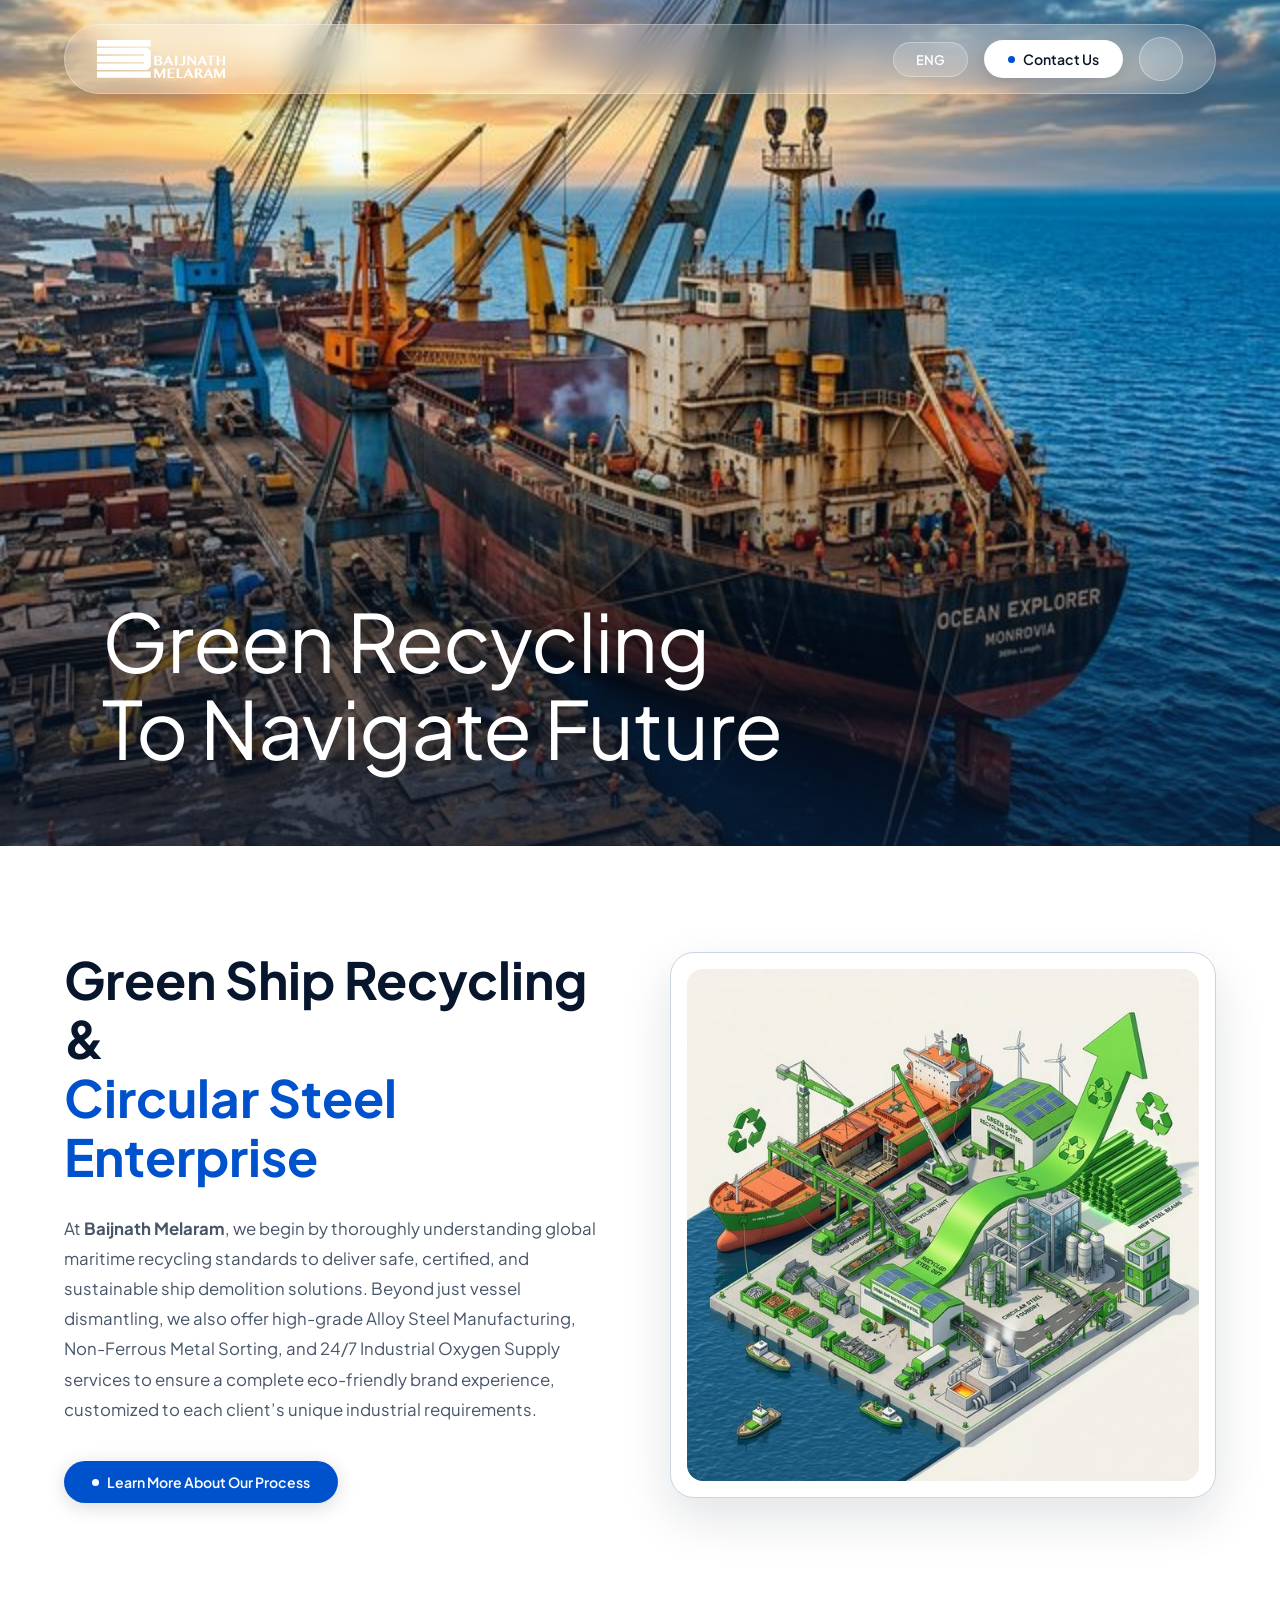
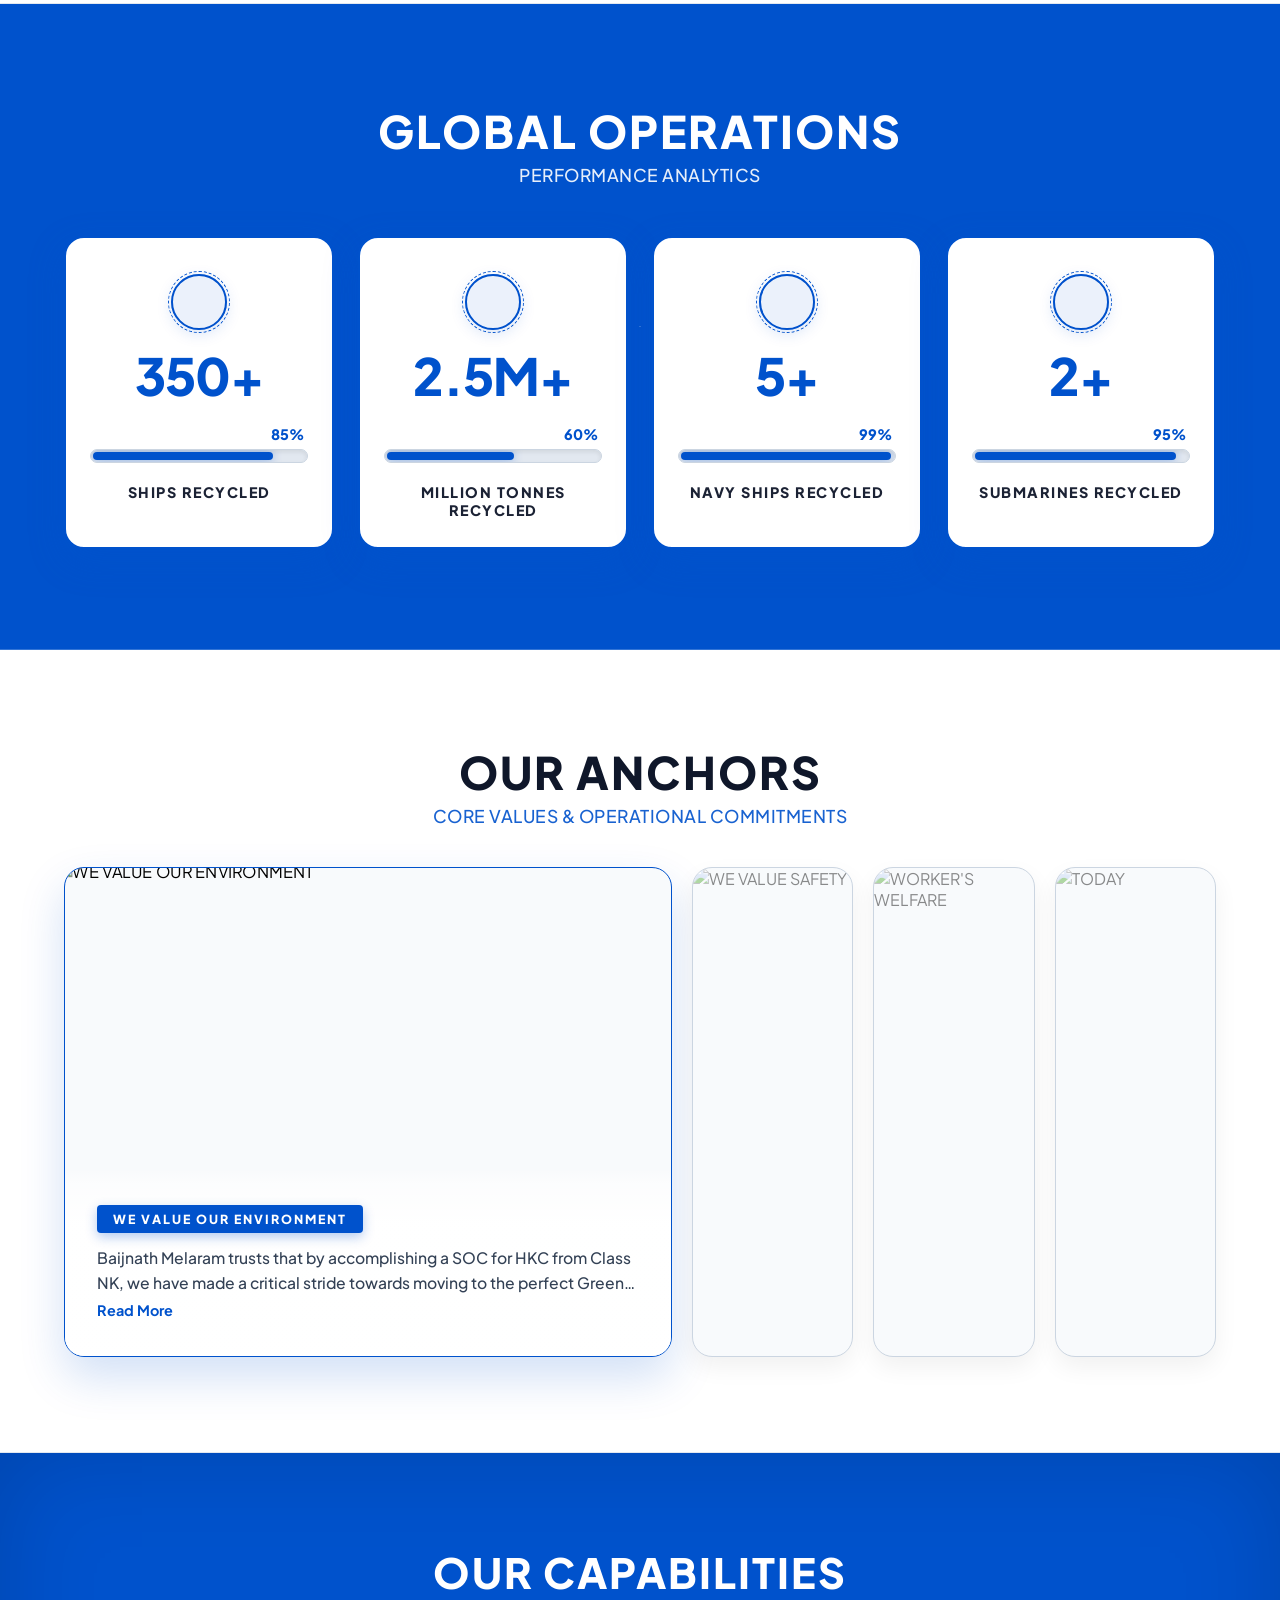
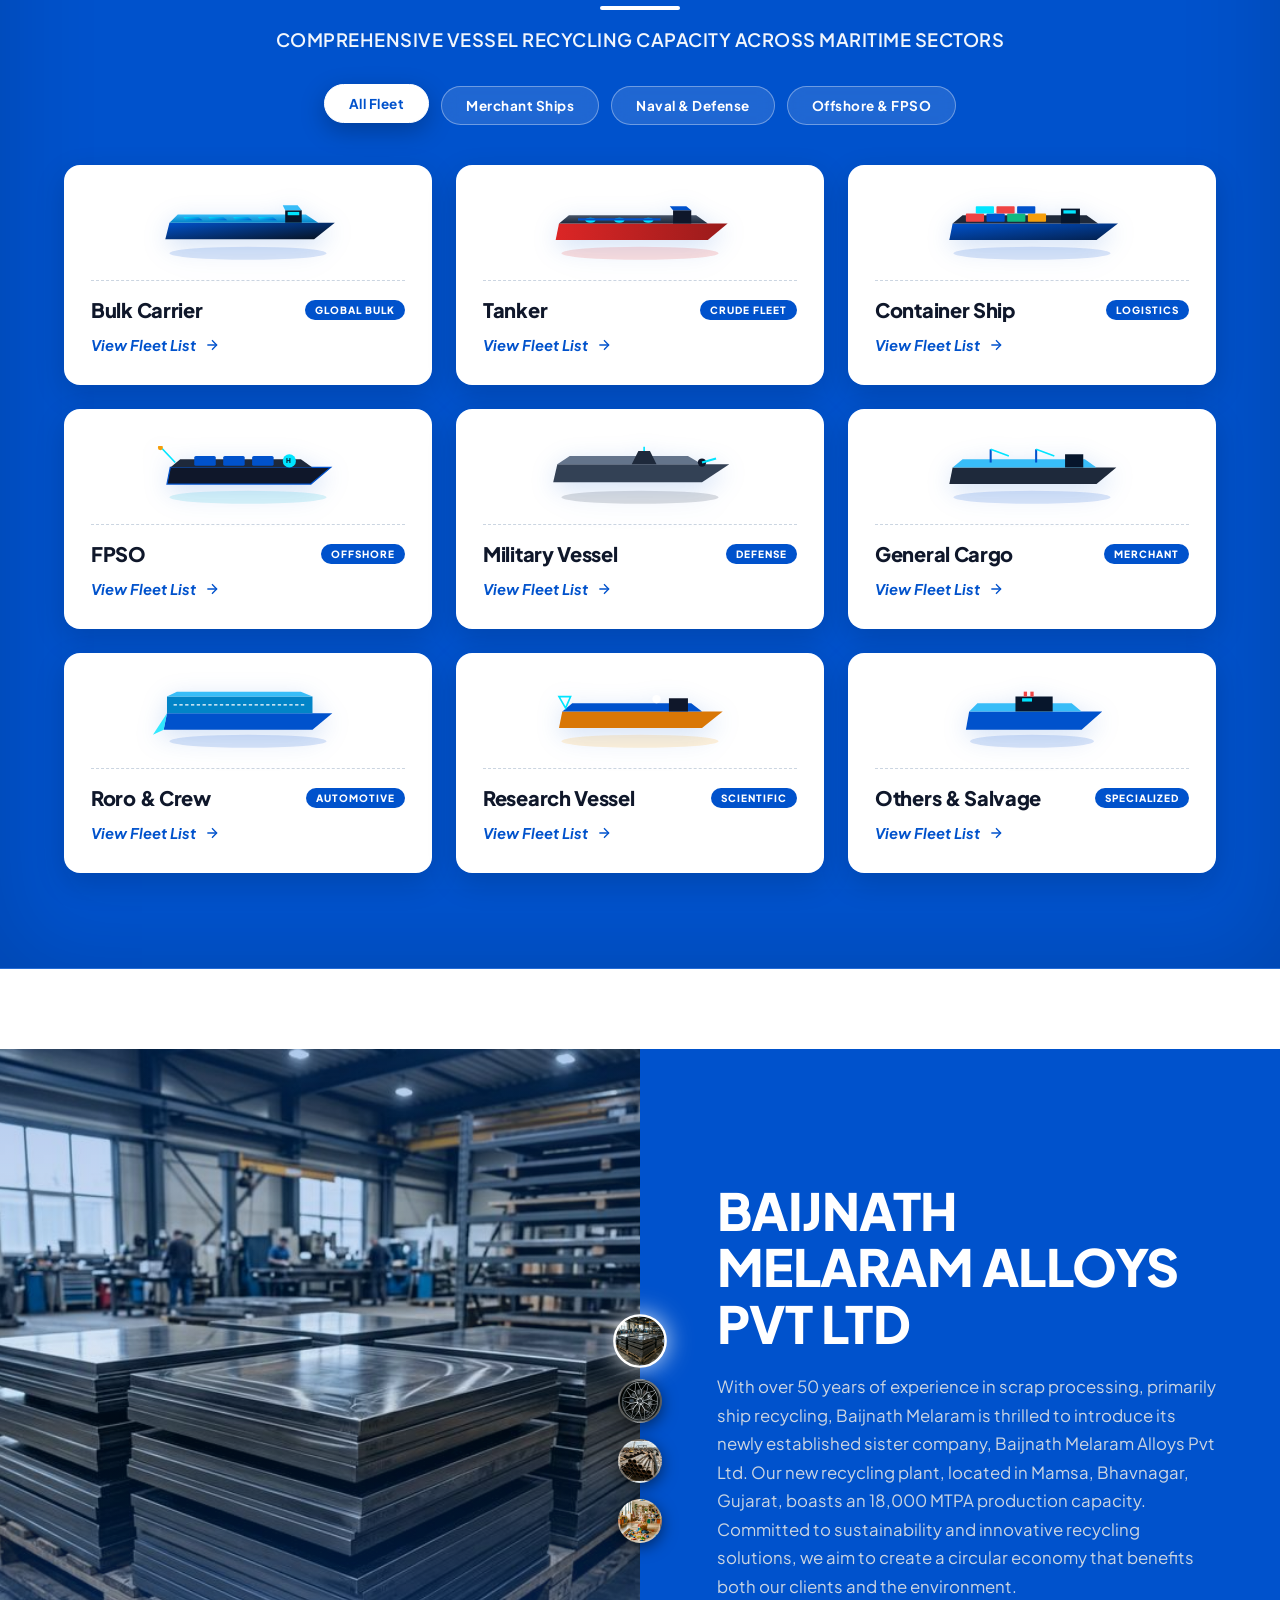
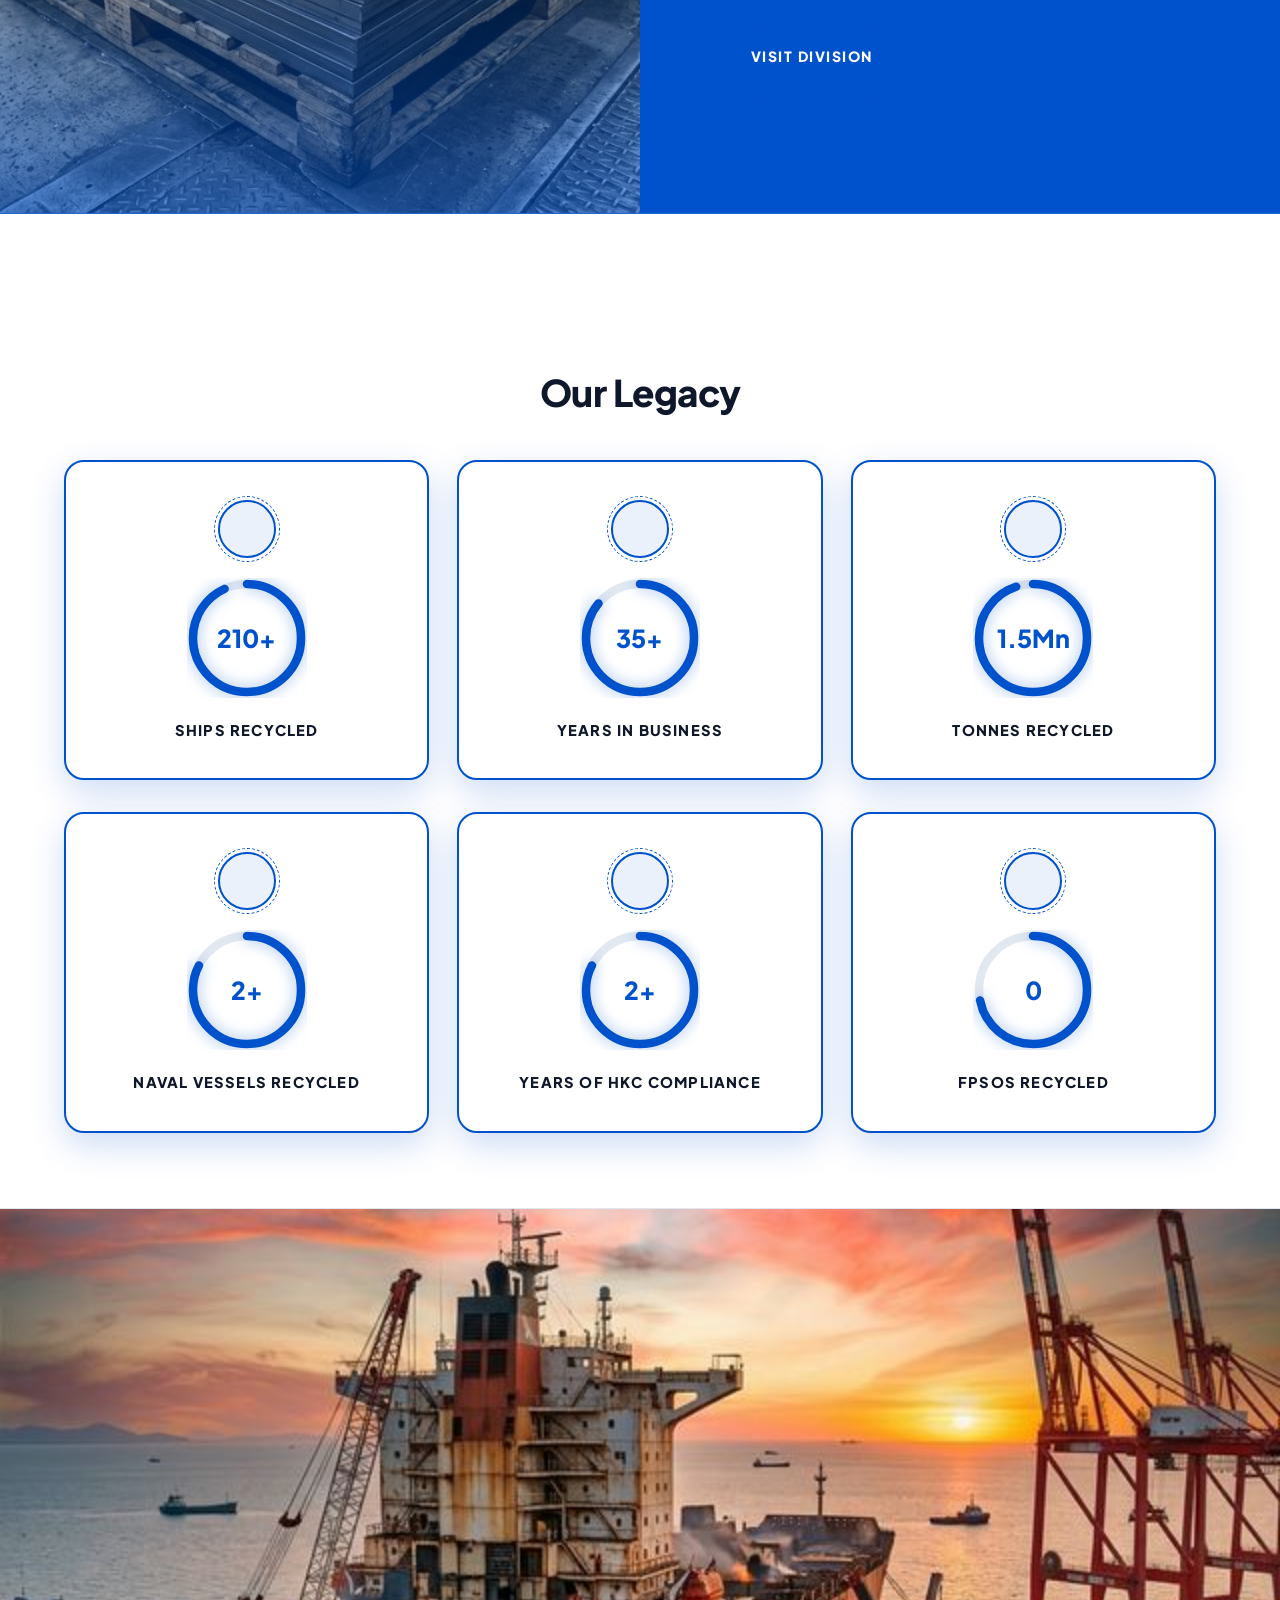
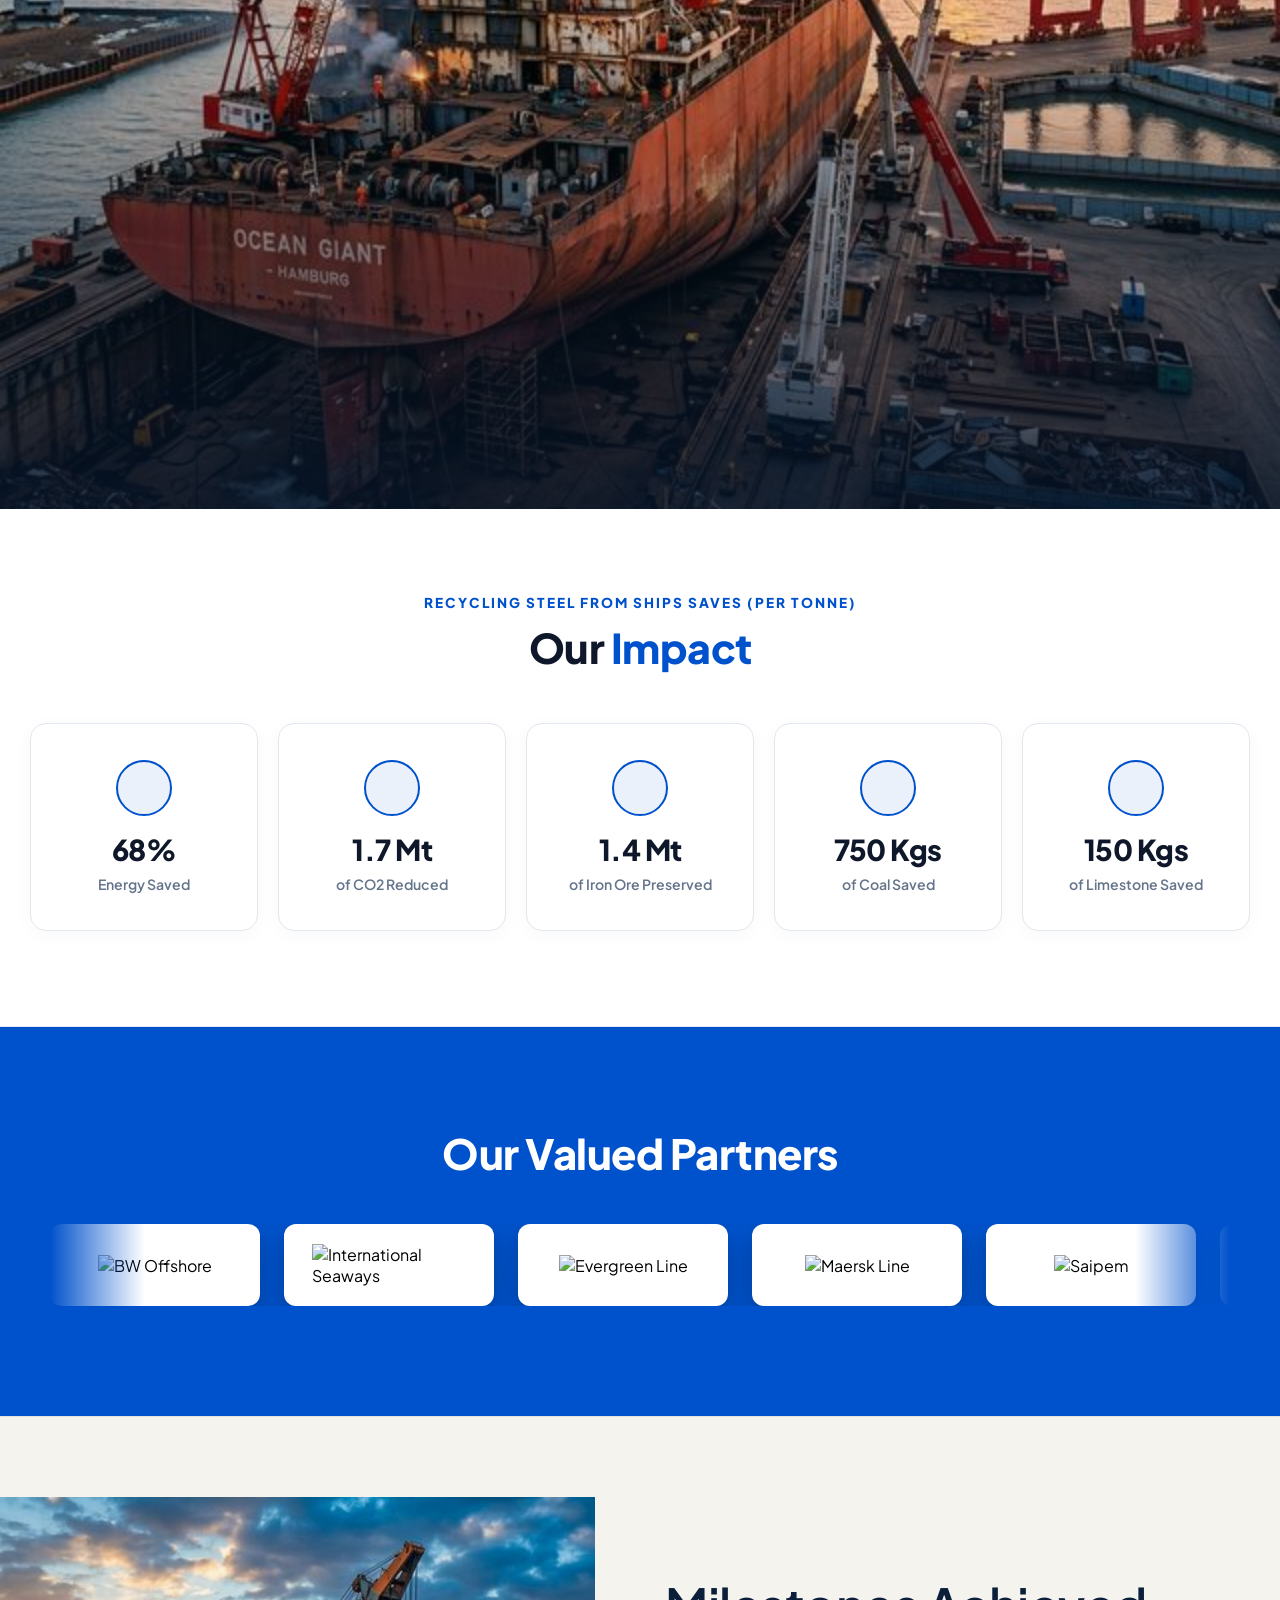
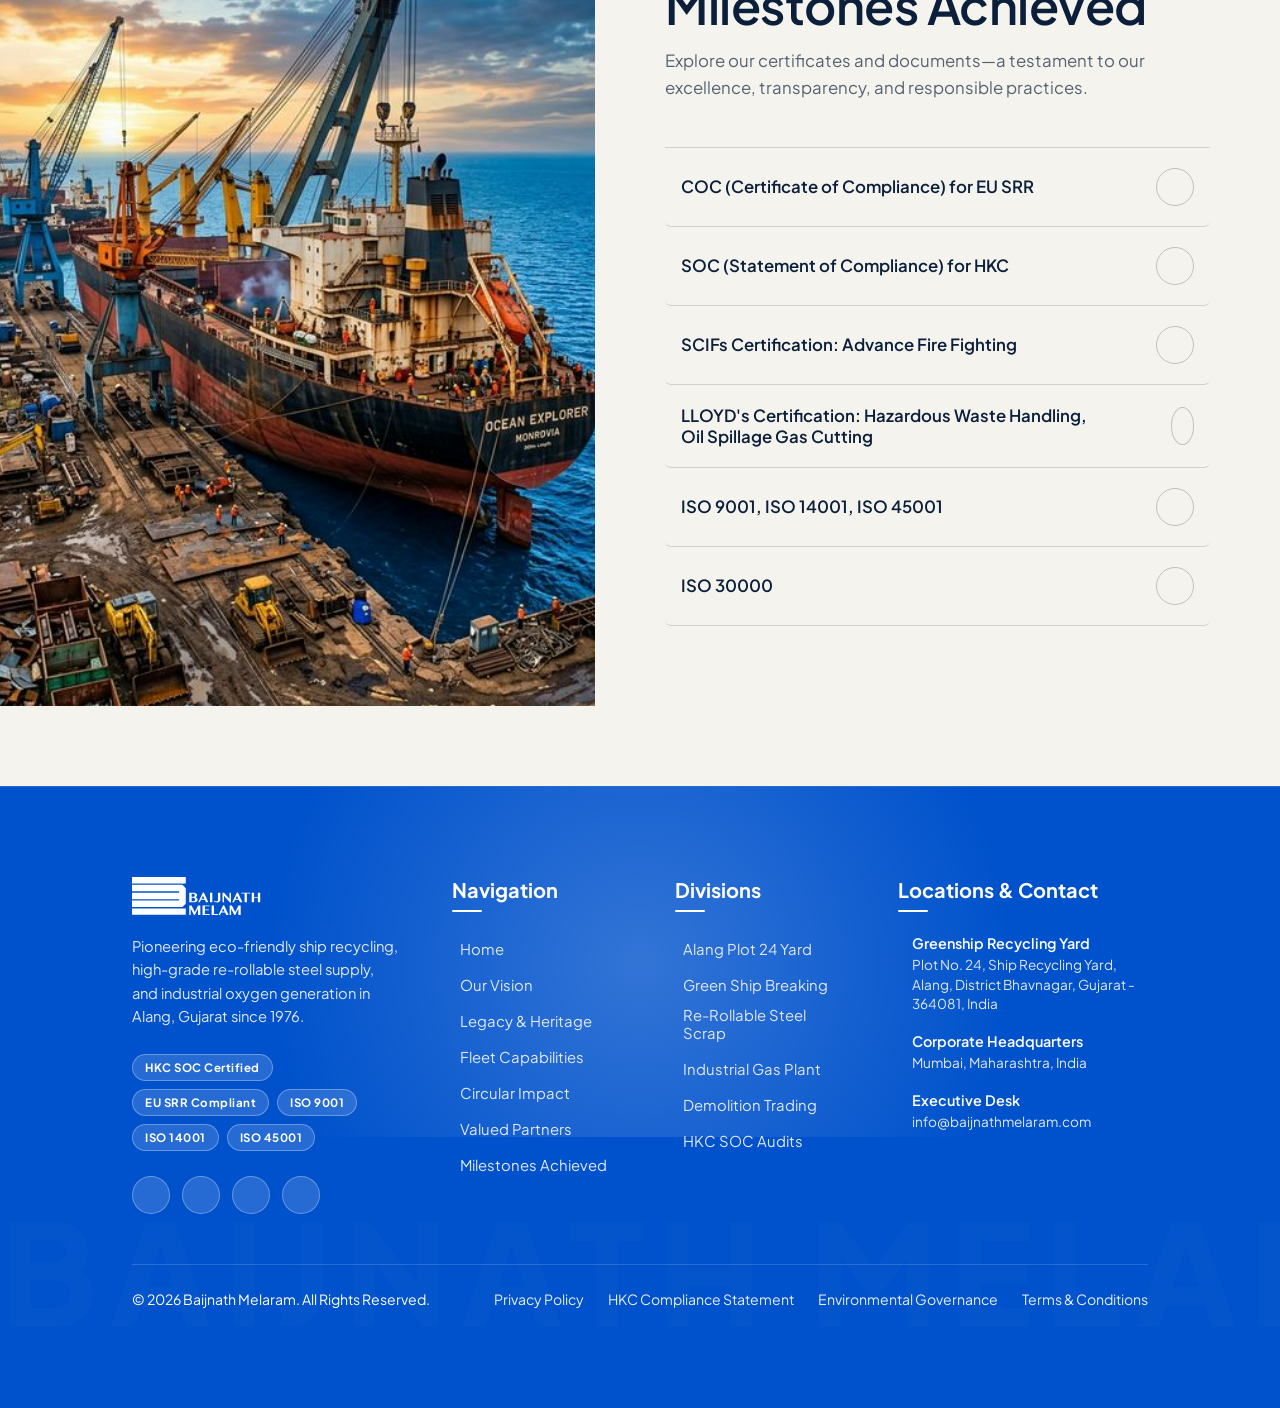
==== commit 5f5b8592: "Remove slide numbering from extension badges on homepage" ====
--- a/index.html
+++ b/index.html
@@ -264,7 +264,7 @@
           <img src="https://images.unsplash.com/photo-1542601906990-b4d3fb778b09?auto=format&fit=crop&w=800&q=80"
             class="op3-strip-img" alt="WE VALUE OUR ENVIRONMENT">
           <div class="op3-content-full">
-            <span class="extension-badge">01. WE VALUE OUR ENVIRONMENT</span>
+            <span class="extension-badge">WE VALUE OUR ENVIRONMENT</span>
             <p class="op3-card-desc">Baijnath Melaram trusts that by accomplishing a SOC for HKC from Class NK, we have
               made a critical stride towards moving to the perfect Green Ship Recycling Yard. Nonetheless, the adventure
               is ceaseless. Baijnath Melaram trusts that by accomplishing AP-Moller Maersk RSRS Compliant.EUSRR
@@ -280,7 +280,7 @@
           <img src="https://images.unsplash.com/photo-1504307651254-35680f356dfd?auto=format&fit=crop&w=800&q=80"
             class="op3-strip-img" alt="WE VALUE SAFETY">
           <div class="op3-content-full">
-            <span class="extension-badge">02. WE VALUE SAFETY</span>
+            <span class="extension-badge">WE VALUE SAFETY</span>
             <p class="op3-card-desc">Ship Recycling is a labour-intensive industry. Therefore, the chances of an
               accident are always present. However, at Baijnath Melaram, we scientifically approach this and reduce the
               Hazard by taking preventive measures.</p>
@@ -294,7 +294,7 @@
           <img src="https://images.unsplash.com/photo-1581092160607-ee22621dd758?auto=format&fit=crop&w=800&q=80"
             class="op3-strip-img" alt="WORKER'S WELFARE">
           <div class="op3-content-full">
-            <span class="extension-badge">03. WE VALUE WORKER'S WELFARE</span>
+            <span class="extension-badge">WE VALUE WORKER'S WELFARE</span>
             <p class="op3-card-desc">3 Different worker's committees have been formed through open elections. these
               committees are responsible to connect the Management, HSE and Workers to help improve the working
               environment in several ways. The committee meets every month to open the Suggestion/complaint boxes placed
@@ -309,7 +309,7 @@
           <img src="https://images.unsplash.com/photo-1518709268805-4e9042af9f23?auto=format&fit=crop&w=800&q=80"
             class="op3-strip-img" alt="TODAY">
           <div class="op3-content-full">
-            <span class="extension-badge">04. TODAY</span>
+            <span class="extension-badge">TODAY</span>
             <p class="op3-card-desc">Baijnath Melaram’s Core Values include Honesty, Excellence, Leading Change, and
               Respect. The company has achieved its Statement of Compliance (SOC) from Class NK and has successfully cut
               vessels under the same.</p>
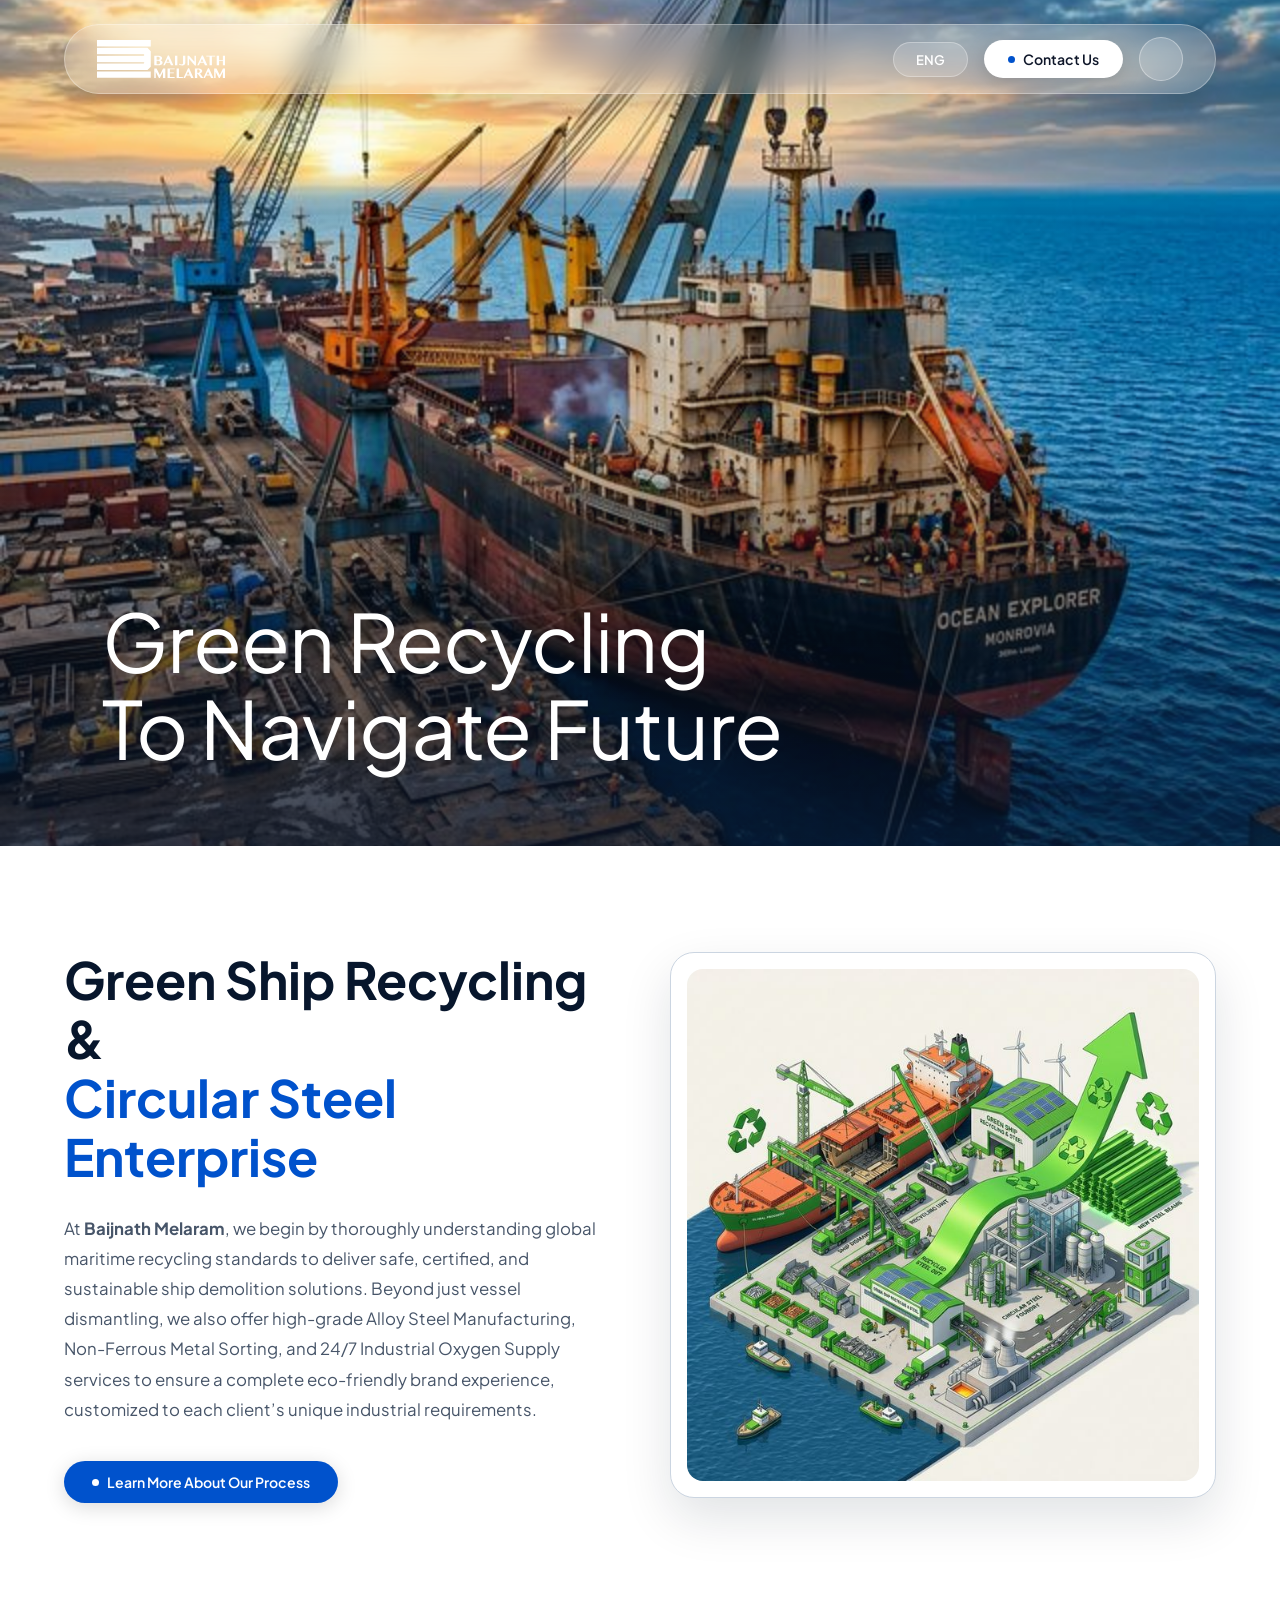
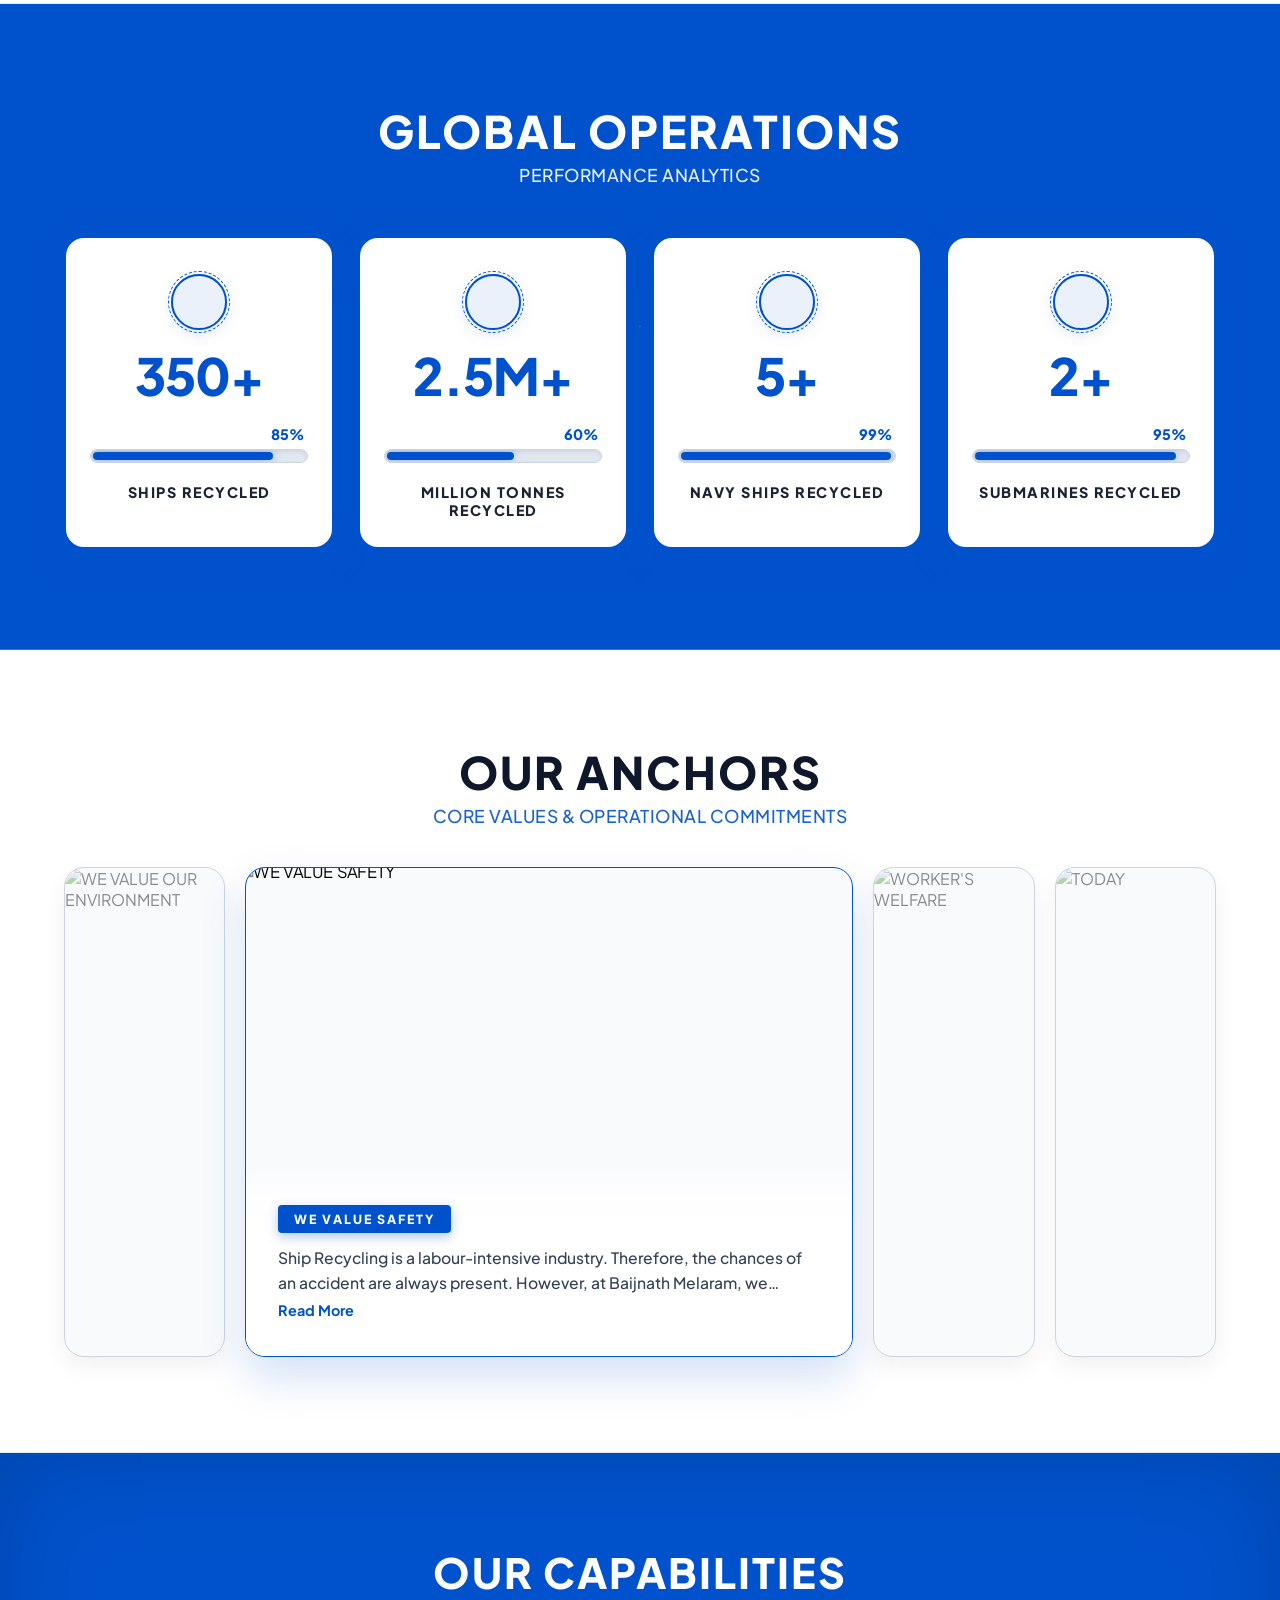
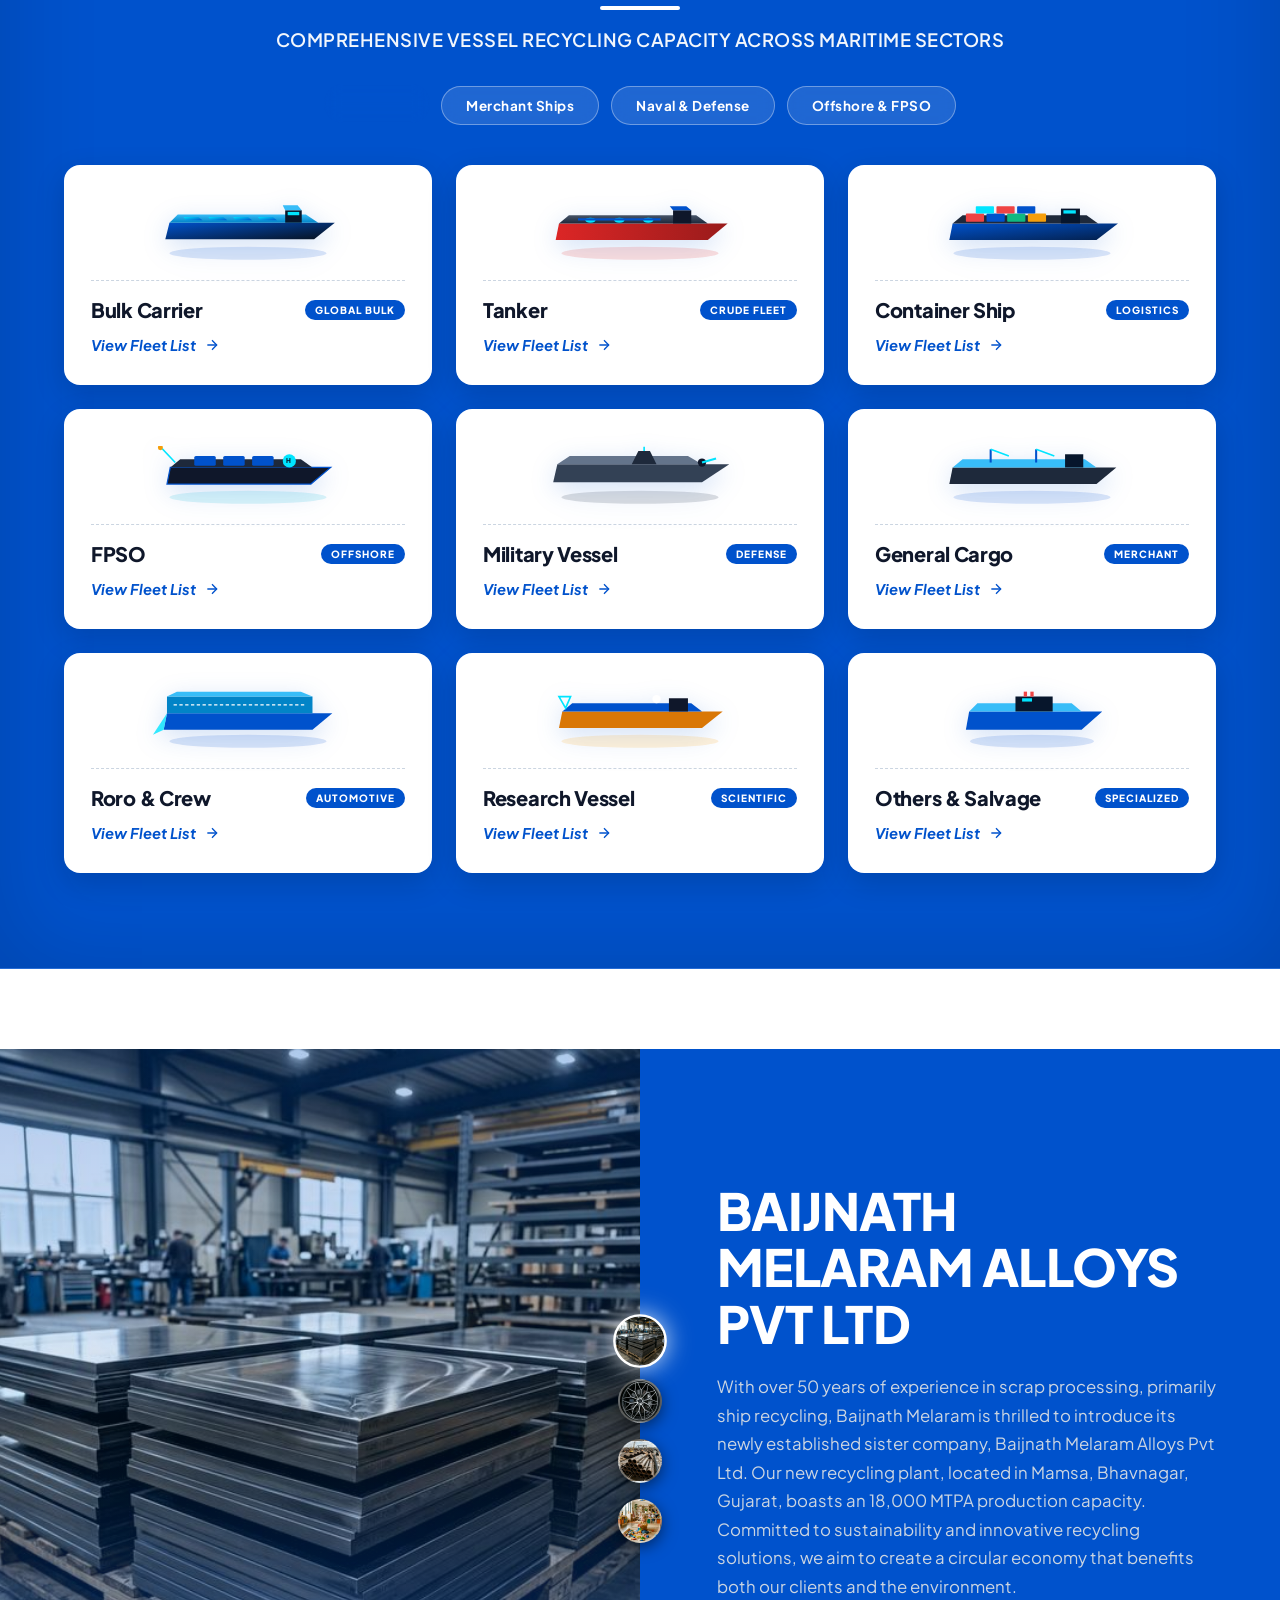
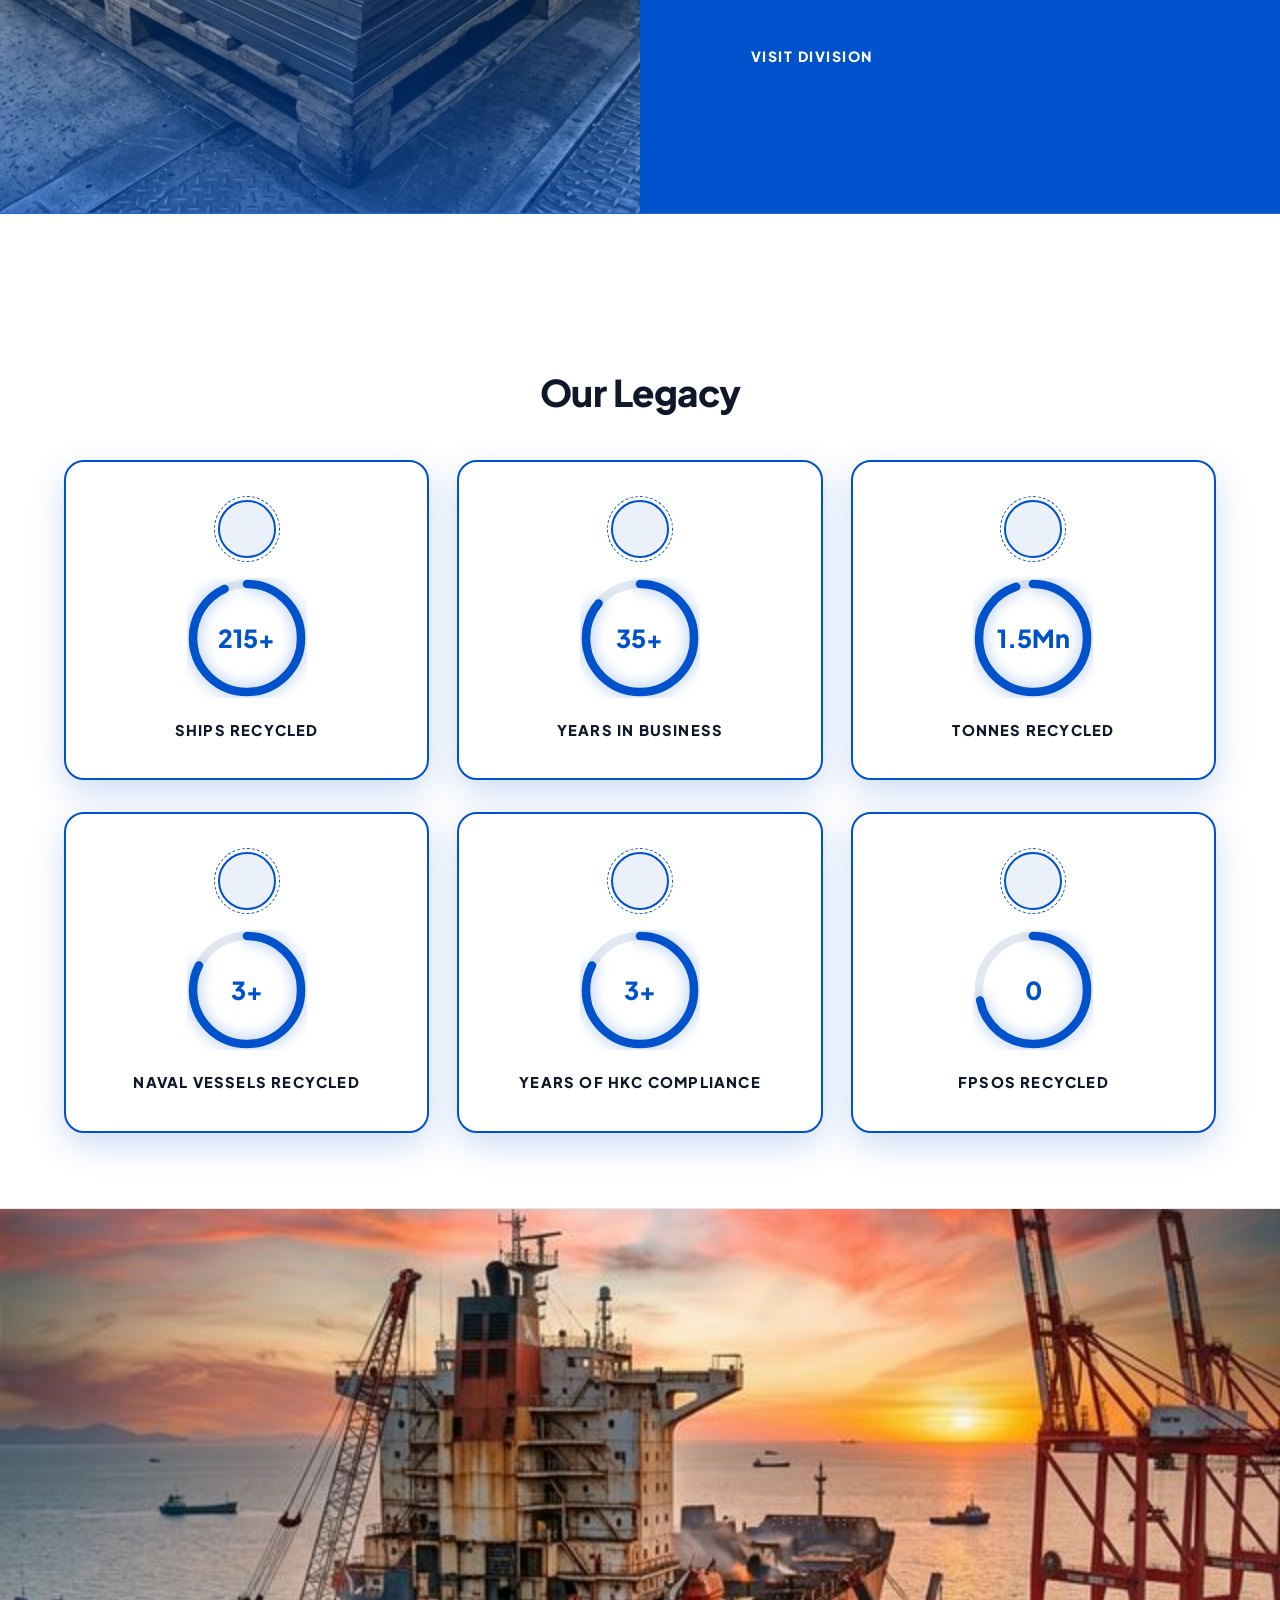
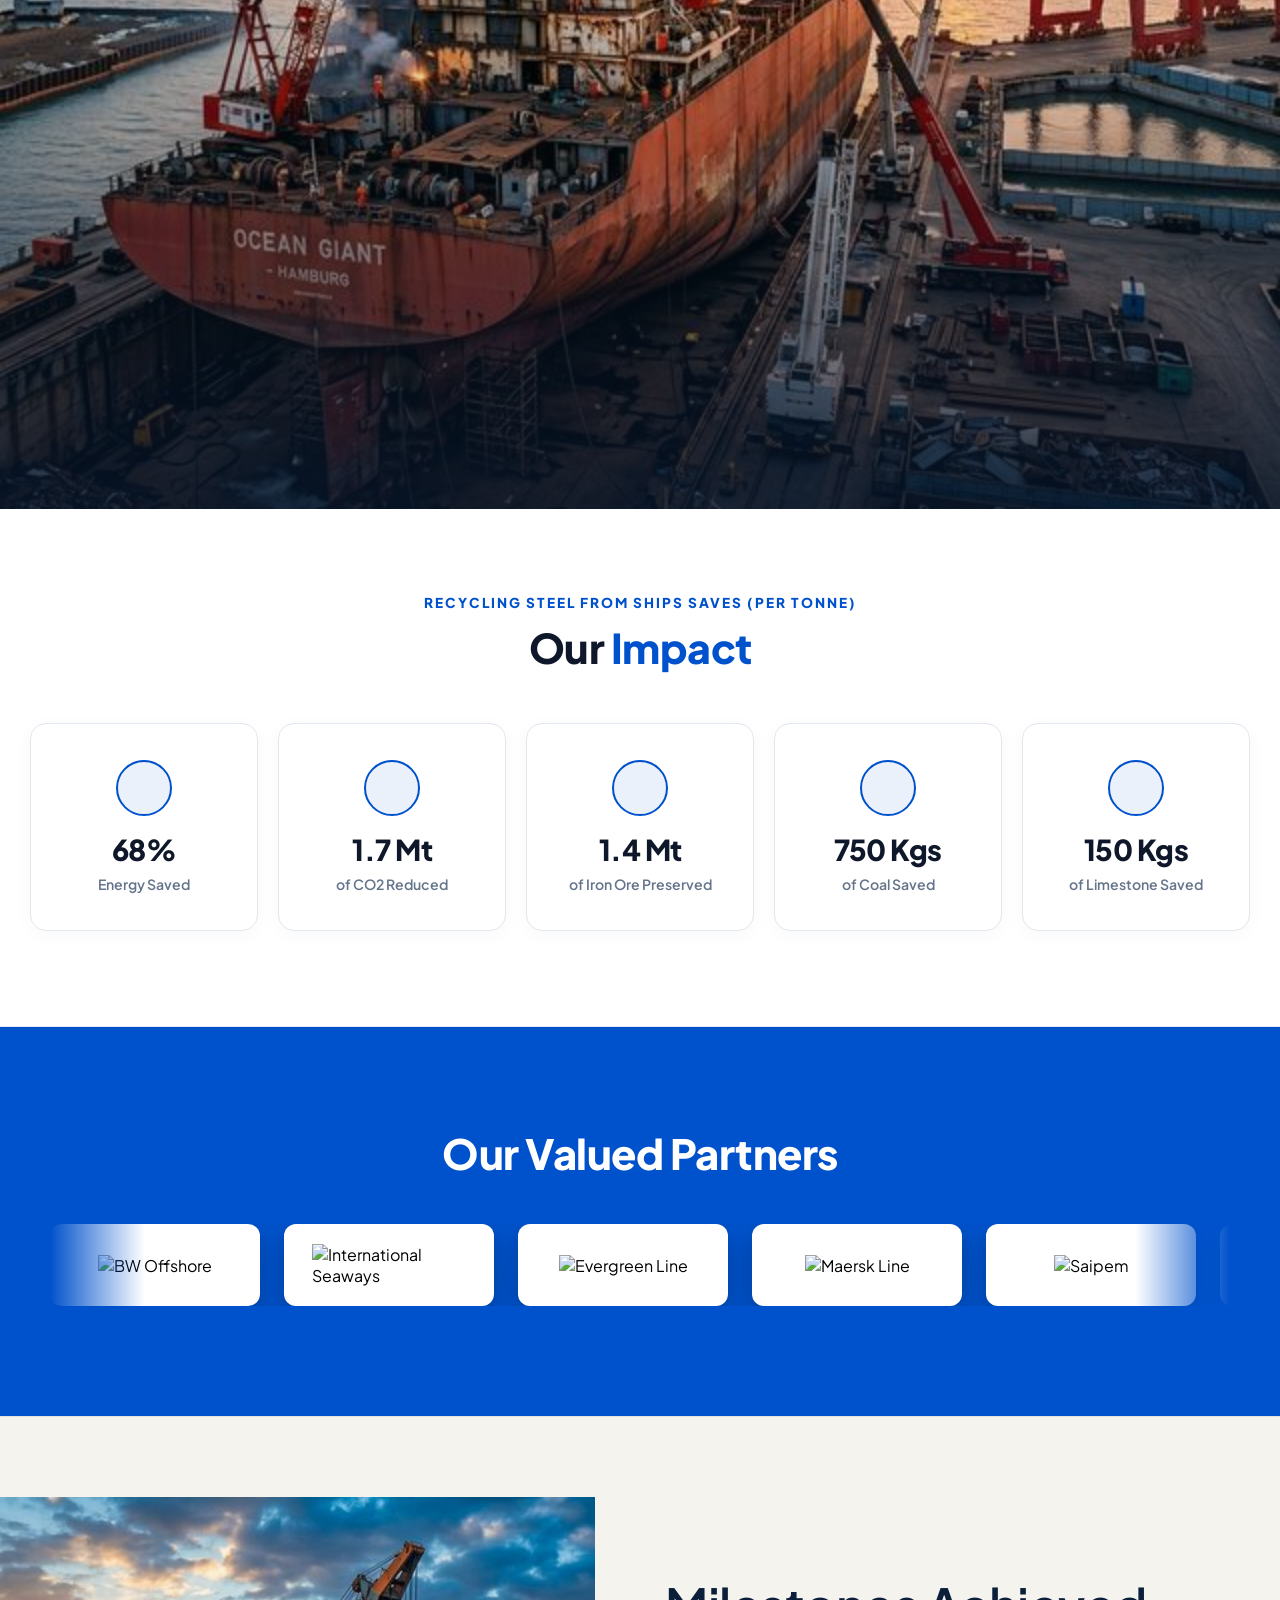
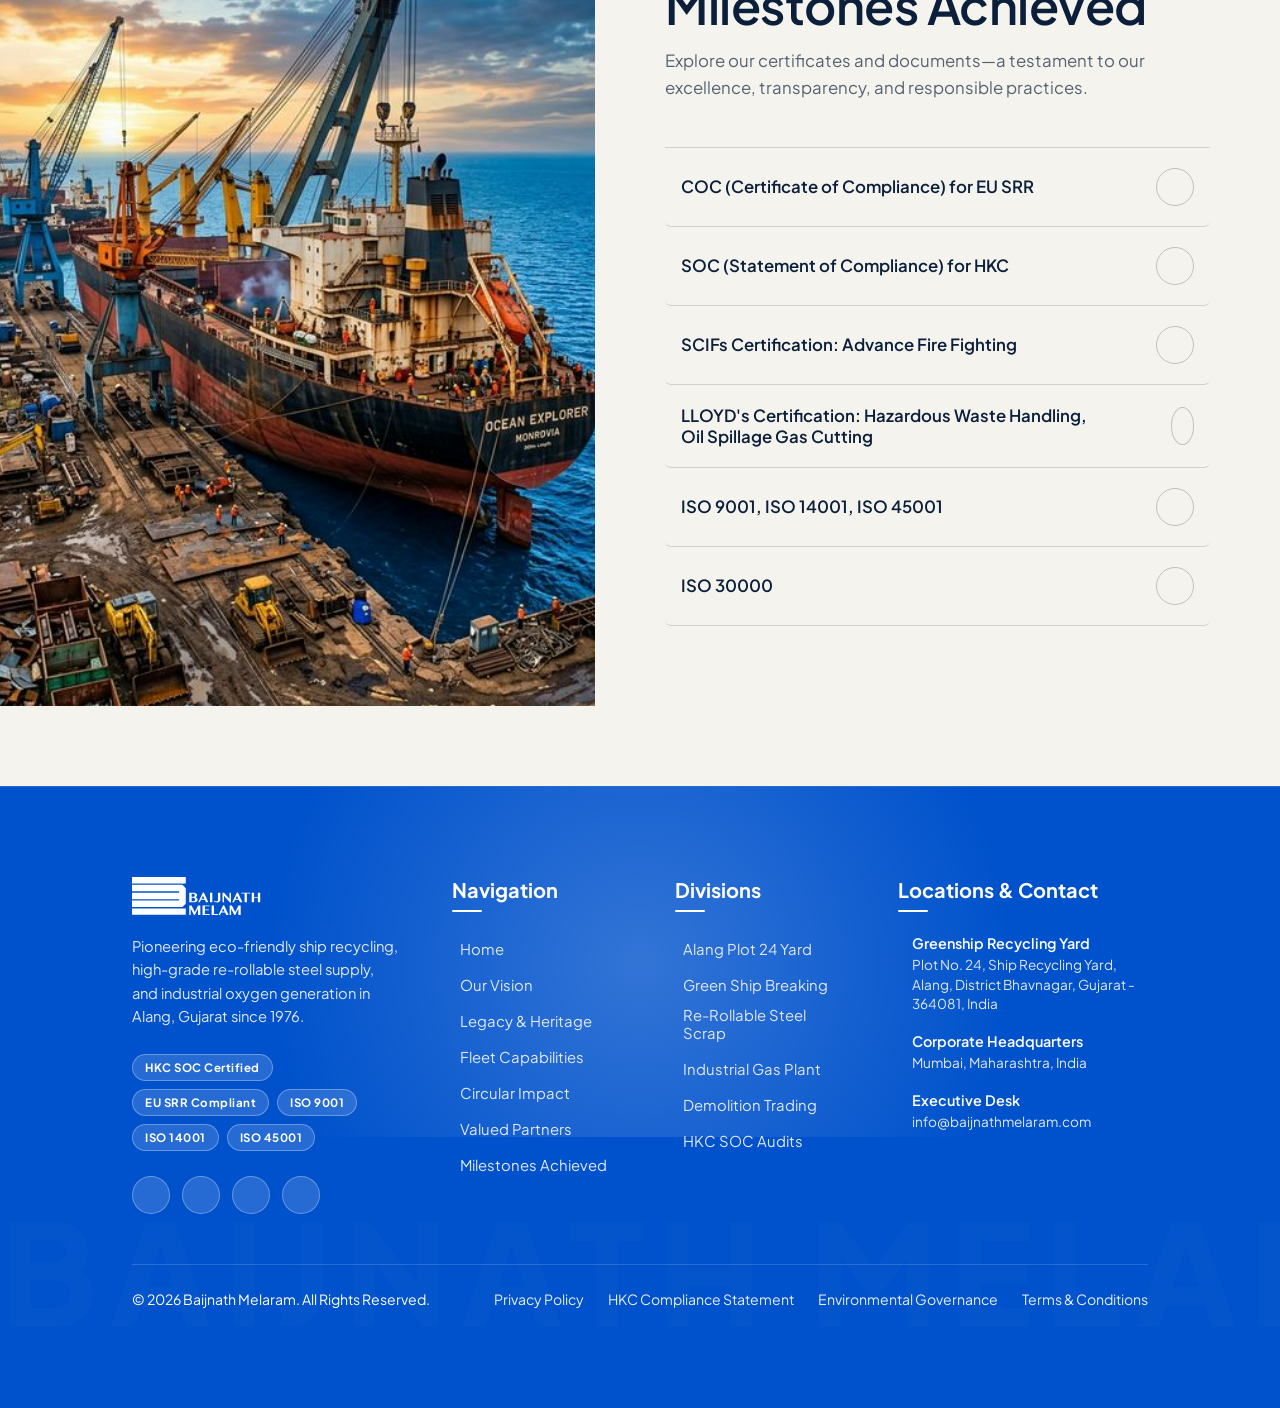
==== commit 2fcbb350: "Update greenship recycling page, our yard section, assets and theme styles" ====
--- a/index.html
+++ b/index.html
@@ -7,7 +7,19 @@
   <title>Baijnath Melaram | Global Green Ship Recycling & Circular Steel</title>
   <!-- Remixicon Icons -->
   <link href="https://cdn.jsdelivr.net/npm/remixicon@3.5.0/fonts/remixicon.css" rel="stylesheet">
-  <link rel="stylesheet" href="styles.css">
+  <link rel="stylesheet" href="styles.css?v=2.1">
+  <style>
+    /* Drawer Menu Links Hover & Active Color */
+    .sims-drawer-menu-links a:hover,
+    .sims-drawer-menu-links a:focus,
+    .sims-drawer-menu-links a.active {
+      color: #0052cc !important;
+      transform: translateX(15px);
+    }
+    .sims-drawer-menu-links a span.num {
+      display: none !important;
+    }
+  </style>
 </head>
 
 <body>
@@ -102,12 +114,12 @@
 
     <div class="sims-drawer-grid">
       <ul class="sims-drawer-menu-links">
-        <li><a href="index.html" class="drawer-link"><span class="num">01</span> Home</a></li>
-        <li><a href="greenshiprecycling.html" class="drawer-link"><span class="num">02</span> Greenship Recycling</a></li>
-        <li><a href="#divisions" class="drawer-link"><span class="num">03</span> Alloy Manufacturing</a></li>
-        <li><a href="#solutions" class="drawer-link"><span class="num">04</span> Prime Trading</a></li>
-        <li><a href="#solutions" class="drawer-link"><span class="num">05</span> Secondary Scrap Trading</a></li>
-        <li><a href="#contact" class="drawer-link"><span class="num">06</span> Contact Us</a></li>
+        <li><a href="index.html" class="drawer-link active">Home</a></li>
+        <li><a href="greenshiprecycling.html" class="drawer-link">Greenship Recycling</a></li>
+        <li><a href="#divisions" class="drawer-link">Alloy Manufacturing</a></li>
+        <li><a href="#solutions" class="drawer-link">Prime Trading</a></li>
+        <li><a href="#solutions" class="drawer-link">Secondary Scrap Trading</a></li>
+        <li><a href="#contact" class="drawer-link">Contact Us</a></li>
       </ul>
 
       <div class="sims-drawer-info">
--- a/styles.css
+++ b/styles.css
@@ -25,23 +25,50 @@
   box-sizing: border-box;
 }
 
-body, html, p, a, span, div, li, button, input, textarea,
-h1, h2, h3, h4, h5, h6,
-.sims-sec-title, .sims-sec-subtitle,
-.pixel-split-title, .pixel-split-text,
-.op3-card-title, .op3-card-desc,
-.split-slide-title, .split-slide-desc,
-.radial-sec-title, .milestones-header-title,
-.compliance-title, .capability-title,
-.footer-cta-text h3, .footer-watermark,
-.sims-hero-headline-bottom, .sims-metric-val, .sims-metric-label {
+body,
+html,
+p,
+a,
+span,
+div,
+li,
+button,
+input,
+textarea,
+h1,
+h2,
+h3,
+h4,
+h5,
+h6,
+.sims-sec-title,
+.sims-sec-subtitle,
+.pixel-split-title,
+.pixel-split-text,
+.op3-card-title,
+.op3-card-desc,
+.split-slide-title,
+.split-slide-desc,
+.radial-sec-title,
+.milestones-header-title,
+.compliance-title,
+.capability-title,
+.footer-cta-text h3,
+.footer-watermark,
+.sims-hero-headline-bottom,
+.sims-metric-val,
+.sims-metric-label {
   font-family: 'Plus Jakarta Sans', 'Inter', system-ui, -apple-system, sans-serif;
 }
 
 /* STRICT REMIXICON FONT PRESERVATION (RESTORES ALL ARROWS, GLOBES & HAMBURGER ICONS) */
-i, i:before, i:after,
-[class^="ri-"], [class*=" ri-"],
-[class^="ri-"]:before, [class*=" ri-"]:before {
+i,
+i:before,
+i:after,
+[class^="ri-"],
+[class*=" ri-"],
+[class^="ri-"]:before,
+[class*=" ri-"]:before {
   font-family: 'remixicon' !important;
   font-style: normal !important;
   -webkit-font-smoothing: antialiased;
@@ -312,8 +339,10 @@
   font-weight: 700;
 }
 
-.sims-drawer-menu-links a:hover {
-  color: var(--sims-cyan-glow);
+.sims-drawer-menu-links a:hover,
+.sims-drawer-menu-links a:focus,
+.sims-drawer-menu-links a.active {
+  color: #0052cc !important;
   transform: translateX(15px);
 }
 
@@ -603,7 +632,8 @@
   transition: var(--transition);
 }
 
-.sims-vtab.active, .sims-vtab:hover {
+.sims-vtab.active,
+.sims-vtab:hover {
   background: #eff6ff;
   border-color: var(--sims-blue-accent);
 }
@@ -753,2152 +783,2244 @@
 }
 
 @media (max-width: 992px) {
-  .sims-hero-headline-bottom { font-size: 3.2rem; }
-  .sims-cards-grid, .sims-metrics-grid, .sims-solutions-grid, .sims-cert-grid, .sims-drawer-grid { grid-template-columns: 1fr; }
-  .sims-cta-sec { flex-direction: column; text-align: center; }
+  .sims-hero-headline-bottom {
+    font-size: 3.2rem;
+  }
+
+  .sims-cards-grid,
+  .sims-metrics-grid,
+  .sims-solutions-grid,
+  .sims-cert-grid,
+  .sims-drawer-grid {
+    grid-template-columns: 1fr;
+  }
+
+  .sims-cta-sec {
+    flex-direction: column;
+    text-align: center;
+  }
 }
 
 
 /* ================= EMBEDDED HOMEPAGE STYLES ================= */
 
-    /* GLOBAL OVERFLOW & VIEWPORT LOCK (ELIMINATES RIGHT WHITE OVERFLOW STRIP) */
-    html, body {
-      width: 100% !important;
-      max-width: 100% !important;
-      overflow-x: hidden !important;
-      margin: 0 !important;
-      padding: 0 !important;
-      box-sizing: border-box;
-    }
-
-    *, *:before, *:after {
-      box-sizing: inherit;
-    }
-
-    /* Fixed Smart Scroll-Aware Header Transition - Original Width Preserved */
-    .sims-header-container {
-      position: fixed;
-      top: 24px;
-      left: 0;
-      width: 100%;
-      z-index: 1000;
-      padding: 0 5%;
-      pointer-events: none;
-      transition: transform 0.45s cubic-bezier(0.16, 1, 0.3, 1), opacity 0.4s ease;
-    }
-
-    .sims-header-container.header-hidden {
-      transform: translateY(-140%);
-      opacity: 0;
-    }
-
-    .sims-navbar {
-      pointer-events: auto;
-      max-width: 1320px;
-      width: 100%;
-      margin: 0 auto;
-    }
-
-    /* WHITE THEME CONTRAST OVERRIDES WHEN SCROLLED */
-    #main-nav.scrolled,
-    .sims-navbar.scrolled {
-      background: #ffffff !important;
-      border-color: #cbd5e1 !important;
-      box-shadow: 0 12px 35px rgba(15, 23, 42, 0.18) !important;
-    }
-
-    /* Logo turns sharp Black / Dark Navy (#07162c) */
-    #main-nav.scrolled .sims-logo-svg,
-    .sims-navbar.scrolled .sims-logo-svg {
-      color: #07162c !important;
-    }
-
-    #main-nav.scrolled .sims-logo-svg path,
-    .sims-navbar.scrolled .sims-logo-svg path {
-      fill: #07162c !important;
-    }
-
-    /* ENG Button turns Black text & Black border */
-    #main-nav.scrolled .sims-lang-btn,
-    .sims-navbar.scrolled .sims-lang-btn {
-      background: #f1f5f9 !important;
-      border: 1.5px solid #07162c !important;
-      color: #07162c !important;
-    }
-
-    #main-nav.scrolled .sims-lang-btn i,
-    .sims-navbar.scrolled .sims-lang-btn i {
-      color: #07162c !important;
-    }
-
-    /* Contact Us Pill Button */
-    #main-nav.scrolled .sims-pill-btn,
-    .sims-navbar.scrolled .sims-pill-btn {
-      background: #0052cc !important;
-      color: #ffffff !important;
-    }
-
-    #main-nav.scrolled .sims-pill-btn .dot-prefix,
-    .sims-navbar.scrolled .sims-pill-btn .dot-prefix {
-      background: #ffffff !important;
-    }
-
-    /* 3-Line Hamburger Menu Toggle: Black 3-line icon + White box + 2px Solid Black Border */
-    #main-nav.scrolled .sims-menu-toggle,
-    .sims-navbar.scrolled .sims-menu-toggle {
-      background: #ffffff !important;
-      color: #07162c !important;
-      border: 2px solid #07162c !important;
-      box-shadow: 0 2px 10px rgba(7, 22, 44, 0.15) !important;
-    }
-
-    #main-nav.scrolled .sims-menu-toggle i,
-    .sims-navbar.scrolled .sims-menu-toggle i {
-      color: #07162c !important;
-    }
-
-    /* Fullscreen 100% Crisp YouTube HD Ship Video Background (ID: V23kBNrdjyE) */
-    .sims-hero-media-wrap {
-      position: absolute;
-      inset: 0;
-      width: 100%;
-      height: 100%;
-      z-index: 1;
-      overflow: hidden;
-      background-color: #07162c;
-      pointer-events: none !important;
-    }
-
-    .sims-hero-youtube-iframe {
-      position: absolute;
-      top: 50%;
-      left: 50%;
-      width: 100vw;
-      height: 100vh;
-      min-width: 177.77vh; /* 16:9 ratio scaling */
-      min-height: 56.25vw;
-      transform: translate(-50%, -50%) scale(1.6);
-      border: none;
-      pointer-events: none !important;
-      filter: none !important;
-      -webkit-filter: none !important;
-      opacity: 1 !important;
-    }
-
-    /* Invisible Shield Overlay to prevent any cursor interaction with YouTube player */
-    .sims-hero-video-blocker {
-      position: absolute;
-      inset: 0;
-      width: 100%;
-      height: 100%;
-      z-index: 3;
-      background: transparent;
-      pointer-events: auto;
-    }
-
-    .sims-hero-fallback-img {
-      position: absolute;
-      inset: 0;
-      width: 100%;
-      height: 100%;
-      object-fit: cover;
-      z-index: 0;
-      filter: none !important;
-    }
-
-    /* Minimal Overlay for Readability */
-    .sims-hero-overlay {
-      position: absolute;
-      inset: 0;
-      z-index: 2;
-      background: linear-gradient(0deg, rgba(7, 22, 44, 0.75) 0%, rgba(7, 22, 44, 0.15) 50%, transparent 80%);
-      pointer-events: none;
-      filter: none !important;
-    }
-
-    /* Drawer Link Styling */
-    .sims-drawer-menu-links a {
-      font-family: var(--font-serif);
-      font-size: 2.5rem;
-      font-weight: 500;
-      color: #ffffff;
-      text-decoration: none;
-      display: inline-flex;
-      align-items: center;
-      gap: 18px;
-      transition: var(--transition);
-    }
-
-    .sims-drawer-menu-links a:hover {
-      color: var(--sims-cyan-glow);
-      transform: translateX(12px);
-    }
-
-    /* Pixelite3D Exact Light Split 2-Column Section Styling */
-    .pixel-split-sec {
-      background-color: #ffffff;
-      padding: 100px 5%;
-      position: relative;
-      overflow: hidden;
-      border-bottom: 1px solid #e2e8f0;
-    }
-
-    .pixel-split-container {
-      max-width: 1320px;
-      margin: 0 auto;
-      display: grid;
-      grid-template-columns: 1fr 1fr;
-      gap: 60px;
-      align-items: center;
-    }
-
-    /* 1. EXACT PIXELITE3D COLORED CURTAIN MASK WIPE FOR HEADING */
-    .pixel-curtain-heading-wrap {
-      position: relative;
-      display: block;
-      overflow: hidden;
-      padding: 4px 0;
-    }
-
-    .pixel-curtain-heading-wrap::after {
-      content: '';
-      position: absolute;
-      top: 0;
-      left: 0;
-      width: 100%;
-      height: 100%;
-      background: linear-gradient(90deg, #0052cc, #00b4d8); /* Royal Blue to Electric Cyan Curtain */
-      transform: scaleX(0);
-      transform-origin: left center;
-      z-index: 5;
-    }
-
-    .pixel-curtain-heading-wrap.pixel-animated::after {
-      animation: pixelCurtainWipe 1.05s cubic-bezier(0.77, 0, 0.175, 1) forwards;
-    }
-
-    .pixel-split-title {
-      font-family: var(--font-serif);
-      font-size: 3.2rem;
-      font-weight: 700;
-      color: #07162c;
-      line-height: 1.15;
-      margin: 0;
-      opacity: 0; /* Hidden before scroll trigger */
-      transition: opacity 0.1s ease 0.45s; /* Reveals title right as curtain sweeps over it */
-    }
-
-    .pixel-curtain-heading-wrap.pixel-animated .pixel-split-title {
-      opacity: 1; /* Revealed on scroll trigger */
-    }
-
-    .pixel-split-title span {
-      color: #0052cc; /* Royal Blue Highlight matching Baijnath Melaram Palette */
-      display: block;
-    }
-
-    @keyframes pixelCurtainWipe {
-      0% {
-        transform: scaleX(0);
-        transform-origin: left center;
-      }
-      50% {
-        transform: scaleX(1);
-        transform-origin: left center;
-      }
-      50.1% {
-        transform: scaleX(1);
-        transform-origin: right center;
-      }
-      100% {
-        transform: scaleX(0);
-        transform-origin: right center;
-      }
-    }
-
-    /* 2. STAGGERED FADE-IN UP FOR PARAGRAPH & BUTTON ON SCROLL */
-    .pixel-fade-up {
-      opacity: 0; /* Hidden before scroll */
-      transform: translateY(50px); /* Positioned lower before scroll */
-      transition: opacity 1.0s cubic-bezier(0.16, 1, 0.3, 1), transform 1.0s cubic-bezier(0.16, 1, 0.3, 1);
-      transition-delay: 0.3s;
-    }
-
-    .pixel-fade-up.pixel-animated {
-      opacity: 1;
-      transform: translateY(0);
-    }
-
-    .pixel-split-text {
-      font-family: var(--font-sans);
-      font-size: 1.05rem;
-      color: #475569;
-      line-height: 1.8;
-      margin: 24px 0 36px 0;
-    }
-
-    /* 3. SIDE 3D IMAGE REVEAL ANIMATION ON SCROLL */
-    .pixel-clip-image {
-      position: relative;
-      width: 100%;
-      border-radius: 24px;
-      overflow: hidden;
-      box-shadow: 0 20px 50px rgba(7, 22, 44, 0.12);
-      background: #ffffff;
-      padding: 16px;
-      border: 1px solid #cbd5e1;
-      opacity: 0; /* Hidden before scroll */
-      transform: translateX(80px) scale(0.95); /* Slide from right + scale down */
-      transition: opacity 1.1s cubic-bezier(0.16, 1, 0.3, 1), transform 1.1s cubic-bezier(0.16, 1, 0.3, 1);
-      transition-delay: 0.15s;
-    }
-
-    .pixel-clip-image.pixel-animated {
-      opacity: 1;
-      transform: translateX(0) scale(1.0);
-    }
-
-    .pixel-3d-img {
-      width: 100%;
-      height: auto;
-      border-radius: 16px;
-      display: block;
-      animation: floatGraphic 4.5s ease-in-out infinite 1.3s;
-    }
-
-    @keyframes floatGraphic {
-      0%, 100% { transform: translateY(0px); }
-      50% { transform: translateY(-10px); }
-    }
-
-    @media (max-width: 992px) {
-      .pixel-split-container {
-        grid-template-columns: 1fr;
-        gap: 40px;
-      }
-      .pixel-split-title {
-        font-size: 2.4rem;
-      }
-    }
-
-    /* High-Tech Dashboard Dark Section (Matching Pure Blue #0052cc & White Theme) */
-    .sims-metrics-sec-dark {
-      background: #0052cc !important;
-      background-image: radial-gradient(rgba(255, 255, 255, 0.2) 1px, transparent 1px) !important;
-      background-size: 24px 24px;
-      color: #ffffff;
-      padding: 100px 5%;
-      position: relative;
-      border-bottom: 1px solid rgba(255, 255, 255, 0.2);
-    }
-
-    .sims-metrics-container {
-      max-width: 1320px;
-      margin: 0 auto;
-    }
-
-    .sims-sec-header-center {
-      text-align: center;
-      max-width: 800px;
-      margin: 0 auto;
-    }
-
-    .sims-sec-header-center .sims-sec-title {
-      font-family: var(--font-sans);
-      font-size: 2.8rem;
-      font-weight: 800;
-      color: #ffffff;
-      letter-spacing: 2px;
-      text-transform: uppercase;
-      margin: 0 0 6px 0;
-    }
-
-    .sims-sec-header-center .sims-sec-subtitle {
-      color: #ffffff;
-      opacity: 0.9;
-      font-size: 1.1rem;
-      font-weight: 500;
-      letter-spacing: 0.5px;
-    }
-
-    .sims-metrics-grid {
-      display: grid;
-      grid-template-columns: repeat(4, 1fr);
-      gap: 24px;
-      margin-top: 50px;
-    }
-
-    /* SOLID WHITE METRIC CARDS WITH ROYAL BLUE #0052cc ACCENTS */
-    .sims-metric-card {
-      background: #ffffff !important;
-      border: 2px solid #0052cc !important;
-      border-radius: 20px;
-      padding: 36px 24px 28px;
-      text-align: center;
-      display: flex;
-      flex-direction: column;
-      align-items: center;
-      position: relative;
-      perspective: 1000px;
-      transform-style: preserve-3d;
-      box-shadow: 0 12px 35px rgba(0, 82, 204, 0.25);
-      transition: transform 0.4s cubic-bezier(0.16, 1, 0.3, 1), border-color 0.4s ease, box-shadow 0.4s ease;
-      overflow: hidden;
-    }
-
-    /* CREATIVE CORNER SPARK GLOW */
-    .sims-metric-card::before {
-      content: '';
-      position: absolute;
-      top: -50%;
-      left: -50%;
-      width: 200%;
-      height: 200%;
-      background: radial-gradient(circle, rgba(0, 82, 204, 0.08) 0%, transparent 60%);
-      opacity: 0;
-      transition: opacity 0.5s ease;
-      pointer-events: none;
-    }
-
-    .sims-metric-card:hover::before {
-      opacity: 1;
-    }
-
-    .sims-metric-card:hover {
-      transform: translateY(-10px) scale(1.02) rotateX(4deg);
-      border-color: #003399 !important;
-      box-shadow: 0 22px 50px rgba(0, 82, 204, 0.35);
-    }
-
-    /* CENTERED TOP ICON WITH ROYAL BLUE ACCENT */
-    .sims-metric-icon-center {
-      width: 56px;
-      height: 56px;
-      border-radius: 50%;
-      background: rgba(0, 82, 204, 0.08);
-      border: 2px solid #0052cc;
-      display: flex;
-      align-items: center;
-      justify-content: center;
-      margin-bottom: 20px;
-      box-shadow: 0 4px 15px rgba(0, 82, 204, 0.15);
-      position: relative;
-      transition: var(--transition);
-    }
-
-    /* RADAR DASHED ROTATING RING */
-    .sims-metric-icon-center::before {
-      content: '';
-      position: absolute;
-      inset: -5px;
-      border-radius: 50%;
-      border: 1.5px dashed #0052cc;
-      animation: radarRotate 8s linear infinite;
-    }
-
-    /* SONAR PULSE EXPANDING AURA RING */
-    .sims-metric-icon-center::after {
-      content: '';
-      position: absolute;
-      inset: -2px;
-      border-radius: 50%;
-      border: 1px solid rgba(0, 82, 204, 0.4);
-      animation: sonarPulseRing 2.4s cubic-bezier(0.1, 0.8, 0.3, 1) infinite;
-    }
-
-    @keyframes radarRotate {
-      0% { transform: rotate(0deg); }
-      100% { transform: rotate(360deg); }
-    }
-
-    @keyframes sonarPulseRing {
-      0% { transform: scale(0.9); opacity: 0.8; }
-      100% { transform: scale(1.6); opacity: 0; }
-    }
-
-    .sims-metric-icon-center i {
-      font-size: 1.6rem;
-      color: #0052cc !important;
-      transition: transform 0.3s ease;
-      z-index: 2;
-    }
-
-    .sims-metric-card:hover .sims-metric-icon-center {
-      border-color: #003399;
-      box-shadow: 0 0 25px rgba(0, 82, 204, 0.35);
-      background: #0052cc;
-    }
-
-    .sims-metric-card:hover .sims-metric-icon-center i {
-      color: #ffffff !important;
-      animation: waveIcon 1.2s ease-in-out infinite;
-    }
-
-    /* Keyframes Wave/Ripple Icon Animation */
-    @keyframes waveIcon {
-      0% { transform: rotate(0deg) scale(1); }
-      15% { transform: rotate(-18deg) scale(1.25); }
-      30% { transform: rotate(18deg) scale(1.25); }
-      45% { transform: rotate(-12deg) scale(1.2); }
-      60% { transform: rotate(12deg) scale(1.2); }
-      75% { transform: rotate(-6deg) scale(1.1); }
-      100% { transform: rotate(0deg) scale(1); }
-    }
-
-    /* CENTERED BOLD ROYAL BLUE METRIC VAL */
-    .sims-metric-val {
-      font-family: var(--font-sans);
-      font-size: 3.2rem;
-      font-weight: 800;
-      color: #0052cc !important;
-      line-height: 1;
-      letter-spacing: -1px;
-      margin-bottom: 24px;
-      position: relative;
-      z-index: 2;
-    }
-
-    .sims-metric-val span {
-      color: #0052cc !important;
-    }
-
-    /* PROGRESS BAR WRAPPER WITH PERCENTAGE TEXT */
-    .sims-progress-meta {
-      width: 100%;
-      display: flex;
-      justify-content: flex-end;
-      font-size: 0.9rem;
-      color: #0052cc !important;
-      font-weight: 800;
-      margin-bottom: 6px;
-      padding-right: 4px;
-    }
-
-    .sims-progress-wrap {
-      width: 100%;
-      height: 14px;
-      background: #e2e8f0 !important;
-      border: 1px solid #cbd5e1 !important;
-      border-radius: 20px;
-      padding: 2px;
-      position: relative;
-      margin-bottom: 20px;
-      box-shadow: inset 0 2px 4px rgba(0, 0, 0, 0.08);
-      overflow: hidden;
-    }
-
-    /* SOLID ROYAL BLUE PROGRESS FILL BAR */
-    .sims-progress-bar {
-      width: 0%;
-      height: 100%;
-      background: #0052cc !important;
-      border-radius: 20px;
-      box-shadow: 0 0 10px rgba(0, 82, 204, 0.4);
-      transition: width 1.5s cubic-bezier(0.16, 1, 0.3, 1);
-    }
-
-    /* BOTTOM LABEL CAPTION */
-    .sims-metric-label {
-      font-size: 0.9rem;
-      color: #0f172a !important;
-      font-weight: 800;
-      text-transform: uppercase;
-      letter-spacing: 1.5px;
-      opacity: 0.95;
-    }
-
-    /* RADIAL RING PERFORMANCE COUNTERS SECTION (CLEAN WHITE BACKGROUND THEME) */
-    .radial-counter-section {
-      background: #ffffff;
-      padding: 75px 5%;
-      border-bottom: 1px solid #e2e8f0;
-      position: relative;
-      width: 100%;
-    }
-
-    .radial-sec-title {
-      text-align: center;
-      font-size: 2.3rem;
-      font-weight: 800;
-      color: #0f172a;
-      margin-bottom: 45px;
-      letter-spacing: -0.5px;
-      text-transform: capitalize;
-    }
-
-    .radial-counter-grid {
-      display: grid;
-      grid-template-columns: repeat(3, 1fr);
-      gap: 32px 28px;
-      max-width: 1180px;
-      margin: 0 auto;
-    }
-
-    .radial-counter-card {
-      background: #ffffff !important;
-      border: 2px solid #0052cc !important;
-      border-radius: 20px;
-      padding: 38px 24px;
-      display: flex;
-      flex-direction: column;
-      align-items: center;
-      text-align: center;
-      color: #0f172a !important;
-      box-shadow: 0 12px 35px rgba(0, 82, 204, 0.2);
-      transition: all 0.35s cubic-bezier(0.16, 1, 0.3, 1);
-    }
-
-    .radial-counter-card:hover {
-      transform: translateY(-8px);
-      background: #ffffff !important;
-      border-color: #003399 !important;
-      box-shadow: 0 22px 50px rgba(0, 82, 204, 0.35);
-    }
-
-    .card-top-icon-circle {
-      position: relative;
-      width: 58px;
-      height: 58px;
-      border-radius: 50%;
-      background: rgba(0, 82, 204, 0.08);
-      border: 2px solid #0052cc;
-      display: flex;
-      align-items: center;
-      justify-content: center;
-      font-size: 1.4rem;
-      color: #0052cc;
-      margin-bottom: 20px;
-      transition: all 0.35s cubic-bezier(0.16, 1, 0.3, 1);
-    }
-
-    .card-top-icon-circle::before {
-      content: '';
-      position: absolute;
-      inset: -6px;
-      border-radius: 50%;
-      border: 1.5px dashed #0052cc;
-      animation: spinDashedRing 12s linear infinite;
-      transition: all 0.35s ease;
-    }
-
-    .radial-counter-card:hover .card-top-icon-circle {
-      transform: scale(1.08);
-      background: #0052cc;
-      color: #ffffff;
-    }
-
-    .radial-counter-card:hover .card-top-icon-circle::before {
-      border-color: #003399;
-      animation-duration: 4s;
-      box-shadow: 0 0 15px rgba(0, 82, 204, 0.3);
-    }
-
-    @keyframes spinDashedRing {
-      0% { transform: rotate(0deg); }
-      100% { transform: rotate(360deg); }
-    }
-
-    /* CARD BOTTOM PROGRESS BAR (MATCHING REFERENCE IMAGE) */
-    .card-progress-wrap {
-      width: 100%;
-      margin-top: 18px;
-    }
-
-    .card-progress-info {
-      display: flex;
-      justify-content: space-between;
-      align-items: center;
-      font-size: 0.72rem;
-      font-weight: 800;
-      color: #0052cc;
-      margin-bottom: 6px;
-      letter-spacing: 1px;
-    }
-
-    .card-progress-track {
-      width: 100%;
-      height: 6px;
-      background: #e2e8f0;
-      border-radius: 10px;
-      overflow: hidden;
-    }
-
-    .card-progress-bar {
-      height: 100%;
-      background: #0052cc !important;
-      border-radius: 10px;
-      transition: width 2s cubic-bezier(0.16, 1, 0.3, 1);
-    }
-
-    .radial-counter-circle {
-      position: relative;
-      width: 120px;
-      height: 120px;
-      margin-bottom: 22px;
-    }
-
-    .radial-counter-circle svg {
-      width: 100%;
-      height: 100%;
-      transform: rotate(-90deg);
-    }
-
-    .radial-counter-circle circle.bg-ring {
-      stroke: #e2e8f0;
-      stroke-width: 7;
-      fill: transparent;
-    }
-
-    .radial-counter-circle circle.meter-ring {
-      stroke: #0052cc;
-      stroke-width: 7;
-      stroke-dasharray: 283;
-      stroke-linecap: round;
-      fill: transparent;
-      transition: stroke-dashoffset 2s cubic-bezier(0.16, 1, 0.3, 1);
-      filter: drop-shadow(0 0 6px rgba(0, 82, 204, 0.4));
-    }
-
-    .radial-counter-val {
-      position: absolute;
-      inset: 0;
-      display: flex;
-      align-items: center;
-      justify-content: center;
-      font-size: 1.55rem;
-      font-weight: 900;
-      color: #0052cc !important;
-      font-family: var(--font-sans);
-    }
-
-    .radial-counter-title {
-      font-size: 0.92rem;
-      font-weight: 800;
-      color: #0f172a !important;
-      text-transform: uppercase;
-      letter-spacing: 1.2px;
-      line-height: 1.4;
-    }
-
-    /* SEAMLESS FULL SCREEN 100VW x 100VH VESSEL SCROLL SECTION */
-    .legacy-pinned-vessel-sec {
-      background: #ffffff;
-      padding: 0;
-      margin: 0;
-      position: relative;
-      width: 100vw;
-      overflow: hidden;
-    }
-
-    .legacy-vessel-container {
-      width: 100vw;
-      max-width: 100vw;
-      padding: 0;
-      margin: 0;
-    }
-
-    .legacy-vessel-image-wrap {
-      position: relative;
-      border-radius: 0;
-      overflow: hidden;
-      box-shadow: none;
-      border: none;
-      width: 100vw;
-      height: 100vh;
-      transform: translateX(100%);
-      opacity: 0;
-      will-change: transform, opacity;
-      transition: transform 0.08s ease-out, opacity 0.08s ease-out;
-    }
-
-    .legacy-vessel-img {
-      width: 100vw;
-      height: 100vh;
-      object-fit: cover;
-      display: block;
-      transition: transform 1.5s cubic-bezier(0.16, 1, 0.3, 1);
-    }
-
-    .legacy-vessel-image-wrap:hover .legacy-vessel-img {
-      transform: scale(1.04);
-    }
-
-    .legacy-vessel-overlay {
-      position: absolute;
-      inset: 0;
-      background: linear-gradient(180deg, rgba(0, 0, 0, 0) 45%, rgba(6, 21, 42, 0.8) 100%);
-      display: flex;
-      align-items: flex-end;
-      padding: 32px 40px;
-      pointer-events: none;
-    }
-
-    .legacy-vessel-badge {
-      display: none !important;
-    }
-
-    /* OUR VALUED PARTNERS FIXED PARALLAX SHIP BANNER */
-    .our-partners-sec {
-      position: relative;
-      width: 100%;
-      padding: 100px 0 110px 0;
-      background-color: #0052cc;
-      background-image: linear-gradient(180deg, rgba(0, 82, 204, 0.6) 0%, rgba(0, 51, 153, 0.7) 100%), url('assets/images/sharp_ship_hero.png');
-      background-size: cover;
-      background-position: center center;
-      background-repeat: no-repeat;
-      background-attachment: fixed !important;
-      overflow: hidden;
-    }
-
-    .partners-inner-container {
-      max-width: 1360px;
-      margin: 0 auto;
-      padding: 0 50px;
-      position: relative;
-      z-index: 2;
-    }
-
-    .partners-header {
-      text-align: center;
-      margin-bottom: 45px;
-    }
-
-    .partners-title-box {
-      display: inline-block;
-      background: transparent !important;
-      color: #ffffff !important;
-      font-size: 2.6rem;
-      font-weight: 800;
-      padding: 0;
-      border-radius: 0;
-      letter-spacing: -0.5px;
-      box-shadow: none !important;
-      text-transform: capitalize;
-    }
-
-    .partners-marquee-wrap {
-      width: 100%;
-      overflow: hidden;
-      position: relative;
-      display: flex;
-      mask-image: linear-gradient(to right, transparent 0%, black 8%, black 92%, transparent 100%);
-      -webkit-mask-image: linear-gradient(to right, transparent 0%, black 8%, black 92%, transparent 100%);
-    }
-
-    .partners-marquee-track {
-      display: flex;
-      align-items: center;
-      gap: 24px;
-      width: max-content;
-      animation: infiniteMarquee 38s linear infinite;
-    }
-
-    .partners-marquee-wrap:hover .partners-marquee-track {
-      animation-play-state: paused;
-    }
-
-    .partner-card-box {
-      background: #ffffff;
-      border-radius: 12px;
-      padding: 14px 28px;
-      display: flex;
-      align-items: center;
-      justify-content: center;
-      min-width: 210px;
-      height: 82px;
-      box-shadow: 0 10px 25px rgba(0, 0, 0, 0.25);
-      transition: transform 0.3s ease, box-shadow 0.3s ease;
-    }
-
-    .partner-card-box:hover {
-      transform: translateY(-4px);
-      box-shadow: 0 15px 35px rgba(0, 0, 0, 0.4);
-    }
-
-    .partner-card-box img {
-      max-height: 50px;
-      max-width: 160px;
-      object-fit: contain;
-      filter: none;
-    }
-
-    @keyframes infiniteMarquee {
-      0% {
-        transform: translateX(0);
-      }
-      100% {
-        transform: translateX(-50%);
-      }
-    }
-
-    /* MILESTONES ACHIEVED SPLIT SECTION (WITH TOP AND BOTTOM PADDING) */
-    .milestones-sec {
-      position: relative;
-      width: 100%;
-      background: #f4f3ee;
-      overflow: hidden;
-      border-top: 1px solid #e5e2d8;
-      padding: 80px 0;
-    }
-
-    .milestones-grid {
-      display: grid;
-      grid-template-columns: 1fr 1.15fr;
-      min-height: 640px;
-    }
-
-    .milestones-media-col {
-      position: relative;
-      background-image: url('assets/images/sharp_ship_hero.png');
-      background-size: cover;
-      background-position: center;
-      display: flex;
-      align-items: flex-end;
-      padding: 60px 50px;
-    }
-
-    .milestones-media-badge {
-      display: none !important;
-    }
-
-    .milestones-media-badge h4 {
-      font-size: 1.25rem;
-      font-weight: 700;
-      margin-bottom: 8px;
-      color: #00e5ff;
-      display: flex;
-      align-items: center;
-      gap: 10px;
-    }
-
-    .milestones-media-badge p {
-      font-size: 0.92rem;
-      line-height: 1.5;
-      opacity: 0.9;
-      margin: 0;
-    }
-
-    .milestones-content-col {
-      padding: 80px 70px 80px 70px;
-      display: flex;
-      flex-direction: column;
-      justify-content: center;
-      background: #f4f3ee;
-    }
-
-    .milestones-header-title {
-      font-family: var(--font-serif, 'Playfair Display', Georgia, serif);
-      font-size: 3.1rem;
-      font-weight: 600;
-      color: #0b1f3a;
-      letter-spacing: -0.5px;
-      margin-bottom: 14px;
-      line-height: 1.15;
-    }
-
-    .milestones-header-desc {
-      font-size: 1.05rem;
-      color: #556270;
-      line-height: 1.6;
-      max-width: 620px;
-      margin-bottom: 45px;
-    }
-
-    .milestones-list {
-      display: flex;
-      flex-direction: column;
-      border-top: 1px solid #d4d0c5;
-    }
-
-    .milestones-item {
-      display: flex;
-      align-items: center;
-      justify-content: space-between;
-      padding: 20px 16px;
-      border-bottom: 1px solid #d4d0c5;
-      text-decoration: none;
-      transition: all 0.3s cubic-bezier(0.16, 1, 0.3, 1);
-      cursor: pointer;
-      border-radius: 6px;
-    }
-
-    .milestones-item:hover {
-      background: #ffffff;
-      padding-left: 24px;
-      box-shadow: 0 8px 25px rgba(11, 31, 58, 0.07);
-    }
-
-    .milestones-item-title {
-      font-size: 1.05rem;
-      font-weight: 600;
-      color: #0b1f3a;
-      transition: color 0.3s ease;
-    }
-
-    .milestones-item:hover .milestones-item-title {
-      color: #0d59c5;
-    }
-
-    .milestones-item-right {
-      display: flex;
-      align-items: center;
-      gap: 12px;
-    }
-
-    .milestones-meta-tag {
-      font-size: 0.76rem;
-      font-weight: 700;
-      letter-spacing: 0.5px;
-      text-transform: uppercase;
-      padding: 4px 10px;
-      background: #e2dfd5;
-      color: #4a5568;
-      border-radius: 4px;
-      opacity: 0;
-      transform: translateX(-8px);
-      transition: all 0.3s ease;
-    }
-
-    .milestones-item:hover .milestones-meta-tag {
-      opacity: 1;
-      transform: translateX(0);
-      background: #e0edff;
-      color: #0d59c5;
-    }
-
-    .milestones-icon-btn {
-      width: 38px;
-      height: 38px;
-      border-radius: 50%;
-      border: 1px solid #c4c0b4;
-      display: flex;
-      align-items: center;
-      justify-content: center;
-      color: #0b1f3a;
-      font-size: 1.2rem;
-      transition: all 0.3s ease;
-    }
-
-    .milestones-item:hover .milestones-icon-btn {
-      background: #0d59c5;
-      border-color: #0d59c5;
-      color: #ffffff;
-      transform: translateY(2px);
-    }
-
-    @media (max-width: 992px) {
-      .milestones-grid {
-        grid-template-columns: 1fr;
-      }
-      .milestones-media-col {
-        min-height: 340px;
-      }
-      .milestones-content-col {
-        padding: 50px 30px;
-      }
-    }
-
-    /* HIGH-END UNIQUE INDUSTRIAL LUXURY FOOTER STYLES */
-    .sims-footer {
-      background: #0052cc !important;
-      color: #ffffff;
-      position: relative;
-      overflow: hidden;
-      font-family: var(--font-sans, 'Plus Jakarta Sans', sans-serif);
-      border-top: 1px solid rgba(255, 255, 255, 0.15);
-      padding-top: 60px;
-    }
-
-    .sims-footer::before {
-      content: '';
-      position: absolute;
-      top: 0;
-      left: 50%;
-      transform: translateX(-50%);
-      width: 1000px;
-      height: 350px;
-      background: radial-gradient(circle, rgba(255, 255, 255, 0.2) 0%, transparent 70%);
-      pointer-events: none;
-    }
-
-    .footer-cta-strip {
-      max-width: 1360px;
-      margin: 0 auto;
-      padding: 0 30px;
-      position: relative;
-      z-index: 2;
-      transform: translateY(-40px);
-    }
-
-    .footer-cta-card {
-      background: #ffffff !important;
-      color: #0f172a !important;
-      backdrop-filter: blur(16px);
-      -webkit-backdrop-filter: blur(16px);
-      border: 2px solid #ffffff;
-      border-radius: 16px;
-      padding: 35px 50px;
-      display: flex;
-      align-items: center;
-      justify-content: space-between;
-      gap: 30px;
-      box-shadow: 0 25px 50px rgba(0, 0, 0, 0.2);
-    }
-
-    .footer-cta-text h3 {
-      color: #0f172a !important;
-    }
-
-    .footer-cta-text p {
-      color: #475569 !important;
-    }
-
-    .footer-cta-text h3 {
-      font-family: var(--font-serif, 'Playfair Display', Georgia, serif);
-      color: #ffffff;
-      font-size: 1.8rem;
-      font-weight: 600;
-      margin-bottom: 6px;
-    }
-
-    .footer-cta-text p {
-      color: #cbd5e1;
-      font-size: 0.95rem;
-      margin: 0;
-    }
-
-    .footer-cta-btns {
-      display: flex;
-      align-items: center;
-      gap: 16px;
-    }
-
-    .footer-primary-btn {
-      background: #0d59c5;
-      color: #ffffff;
-      padding: 14px 28px;
-      border-radius: 30px;
-      font-size: 0.95rem;
-      font-weight: 700;
-      text-decoration: none;
-      display: inline-flex;
-      align-items: center;
-      gap: 10px;
-      box-shadow: 0 10px 25px rgba(13, 89, 197, 0.4);
-      transition: all 0.3s ease;
-    }
-
-    .footer-primary-btn:hover {
-      background: #00e5ff;
-      color: #040d1a;
-      transform: translateY(-2px);
-      box-shadow: 0 14px 30px rgba(0, 229, 255, 0.4);
-    }
-
-    .footer-outline-btn {
-      border: 1px solid rgba(255, 255, 255, 0.25);
-      color: #ffffff;
-      padding: 14px 26px;
-      border-radius: 30px;
-      font-size: 0.95rem;
-      font-weight: 600;
-      text-decoration: none;
-      display: inline-flex;
-      align-items: center;
-      gap: 8px;
-      transition: all 0.3s ease;
-    }
-
-    .footer-outline-btn:hover {
-      background: rgba(255, 255, 255, 0.1);
-      border-color: #ffffff;
-    }
-
-    .footer-main-container {
-      max-width: 1360px;
-      margin: 0 auto;
-      padding: 30px 30px 40px 30px;
-      position: relative;
-      z-index: 2;
-    }
-
-    .footer-grid {
-      display: grid;
-      grid-template-columns: 1.4fr 0.9fr 0.9fr 1.3fr;
-      gap: 50px;
-      margin-bottom: 50px;
-    }
-
-    .footer-col-brand p {
-      font-size: 0.92rem;
-      line-height: 1.6;
-      color: #e2e8f0;
-      margin: 20px 0 25px 0;
-      max-width: 340px;
-    }
-
-    .footer-cert-badges {
-      display: flex;
-      flex-wrap: wrap;
-      gap: 8px;
-      margin-bottom: 25px;
-    }
-
-    .footer-cert-pill {
-      font-size: 0.72rem;
-      font-weight: 700;
-      letter-spacing: 0.5px;
-      padding: 5px 12px;
-      background: rgba(255, 255, 255, 0.15);
-      border: 1px solid rgba(255, 255, 255, 0.3);
-      color: #ffffff;
-      border-radius: 20px;
-    }
-
-    .footer-social-links {
-      display: flex;
-      align-items: center;
-      gap: 12px;
-    }
-
-    .footer-social-icon {
-      width: 38px;
-      height: 38px;
-      border-radius: 50%;
-      background: rgba(255, 255, 255, 0.15);
-      border: 1px solid rgba(255, 255, 255, 0.3);
-      color: #ffffff;
-      display: flex;
-      align-items: center;
-      justify-content: center;
-      font-size: 1.1rem;
-      text-decoration: none;
-      transition: all 0.3s ease;
-    }
-
-    .footer-social-icon:hover {
-      background: #ffffff;
-      color: #0052cc;
-      border-color: #ffffff;
-      transform: translateY(-3px);
-      box-shadow: 0 8px 20px rgba(255, 255, 255, 0.3);
-    }
-
-    .footer-col-title {
-      font-family: var(--font-sans);
-      font-size: 1.25rem;
-      color: #ffffff;
-      font-weight: 700;
-      margin-bottom: 22px;
-      position: relative;
-      padding-bottom: 10px;
-    }
-
-    .footer-col-title::after {
-      content: '';
-      position: absolute;
-      bottom: 0;
-      left: 0;
-      width: 30px;
-      height: 2px;
-      background: #ffffff;
-      border-radius: 2px;
-    }
-
-    .footer-nav-list {
-      list-style: none;
-      padding: 0;
-      margin: 0;
-      display: flex;
-      flex-direction: column;
-      gap: 12px;
-    }
-
-    .footer-nav-list a {
-      color: #e2e8f0;
-      text-decoration: none;
-      font-size: 0.93rem;
-      display: inline-flex;
-      align-items: center;
-      gap: 8px;
-      transition: all 0.3s ease;
-    }
-
-    .footer-nav-list a i {
-      font-size: 0.85rem;
-      opacity: 0.8;
-      transition: transform 0.3s ease;
-    }
-
-    .footer-nav-list a:hover {
-      color: #ffffff;
-      padding-left: 6px;
-    }
-
-    .footer-nav-list a:hover i {
-      opacity: 1;
-      transform: translateX(4px);
-    }
-
-    .footer-contact-item {
-      display: flex;
-      gap: 14px;
-      margin-bottom: 18px;
-    }
-
-    .footer-contact-item i {
-      font-size: 1.25rem;
-      color: #ffffff;
-      margin-top: 2px;
-    }
-
-    .footer-contact-item div h5 {
-      color: #ffffff;
-      font-size: 0.9rem;
-      font-weight: 600;
-      margin-bottom: 3px;
-    }
-
-    .footer-contact-item div p {
-      font-size: 0.85rem;
-      color: #e2e8f0;
-      line-height: 1.45;
-      margin: 0;
-    }
-
-    .footer-watermark {
-      position: absolute;
-      bottom: 50px;
-      left: 50%;
-      transform: translateX(-50%);
-      width: 100%;
-      text-align: center;
-      font-family: var(--font-serif, 'Playfair Display', Georgia, serif);
-      font-size: clamp(3rem, 11vw, 11rem);
-      font-weight: 900;
-      letter-spacing: 12px;
-      text-transform: uppercase;
-      color: rgba(255, 255, 255, 0.015);
-      white-space: nowrap;
-      user-select: none;
-      pointer-events: none;
-    }
-
-    .footer-bottom-bar {
-      border-top: 1px solid rgba(255, 255, 255, 0.15);
-      padding: 25px 0 30px 0;
-      display: flex;
-      align-items: center;
-      justify-content: space-between;
-      flex-wrap: wrap;
-      gap: 20px;
-      font-size: 0.88rem;
-      color: #ffffff !important;
-    }
-
-    .footer-bottom-links {
-      display: flex;
-      gap: 24px;
-    }
-
-    .footer-bottom-links a {
-      color: #ffffff !important;
-      text-decoration: none;
-      opacity: 0.9;
-      transition: all 0.3s ease;
-    }
-
-    .footer-bottom-links a:hover {
-      color: #ffffff !important;
-      opacity: 1;
-      text-decoration: underline;
-    }
-
-    @media (max-width: 992px) {
-      .footer-cta-card {
-        flex-direction: column;
-        text-align: center;
-        padding: 30px 25px;
-      }
-      .footer-grid {
-        grid-template-columns: 1fr 1fr;
-        gap: 40px;
-      }
-    }
-
-    @media (max-width: 600px) {
-      .footer-grid {
-        grid-template-columns: 1fr;
-      }
-      .footer-bottom-bar {
-        flex-direction: column;
-        text-align: center;
-      }
-    }
-
-    /* RECOGNIZED FOR OUR EXCELLENCE / OUR IMPACT (WHITE CARDS MATCHING USER SCREENSHOT) */
-    .compliance-excellence-sec {
-      background: #ffffff;
-      padding: 85px 0 95px 0;
-      position: relative;
-      width: 100%;
-      border-bottom: 1px solid #e2e8f0;
-    }
-
-    .compliance-container {
-      max-width: 1380px;
-      margin: 0 auto;
-      padding: 0 30px;
-    }
-
-    .compliance-header {
-      text-align: center;
-      margin-bottom: 50px;
-    }
-
-    .compliance-subtitle {
-      font-size: 0.85rem;
-      font-weight: 800;
-      color: #0052cc;
-      text-transform: uppercase;
-      letter-spacing: 2px;
-      margin-bottom: 10px;
-    }
-
-    .compliance-title {
-      font-size: clamp(2rem, 3.2vw, 2.8rem);
-      font-weight: 800;
-      color: #0f172a;
-      letter-spacing: -0.5px;
-    }
-
-    .compliance-title span {
-      font-family: var(--font-sans);
-      font-style: normal;
-      font-weight: 800;
-      color: #0052cc;
-    }
-
-    .compliance-cards-grid {
-      display: grid;
-      grid-template-columns: repeat(5, 1fr);
-      gap: 20px;
-    }
-
-    .compliance-card {
-      background: #ffffff;
-      border: 1px solid #e2e8f0;
-      border-radius: 16px;
-      padding: 36px 20px;
-      text-align: center;
-      box-shadow: 0 4px 20px rgba(0, 0, 0, 0.03);
-      transition: all 0.35s cubic-bezier(0.16, 1, 0.3, 1);
-      display: flex;
-      flex-direction: column;
-      align-items: center;
-    }
-
-    .compliance-card:hover {
-      transform: translateY(-6px);
-      box-shadow: 0 15px 35px rgba(0, 82, 204, 0.15);
-      border-color: #0052cc;
-    }
-
-    .compliance-icon-wrap {
-      width: 56px;
-      height: 56px;
-      background: rgba(0, 82, 204, 0.08) !important;
-      border: 2px solid #0052cc !important;
-      border-radius: 50%;
-      display: flex;
-      align-items: center;
-      justify-content: center;
-      margin-bottom: 18px;
-      color: #0052cc !important;
-      font-size: 1.6rem;
-      transition: transform 0.35s cubic-bezier(0.175, 0.885, 0.32, 1.275), background 0.3s ease, color 0.3s ease, box-shadow 0.3s ease;
-      position: relative;
-    }
-
-    .compliance-icon-wrap i {
-      display: inline-block;
-      transition: transform 0.3s ease;
-    }
-
-    .compliance-card:hover .compliance-icon-wrap i {
-      animation: iconWave 0.8s ease-in-out infinite;
-    }
-
-    @keyframes iconWave {
-      0%, 100% {
-        transform: translateY(0) rotate(0deg);
-      }
-      25% {
-        transform: translateY(-4px) rotate(-10deg);
-      }
-      50% {
-        transform: translateY(-1px) rotate(8deg);
-      }
-      75% {
-        transform: translateY(-5px) rotate(-5deg);
-      }
-    }
-
-    .compliance-card:hover .compliance-icon-wrap {
-      transform: scale(1.15) translateY(-3px);
-      background: #0052cc !important;
-      color: #ffffff !important;
-      border-color: #0052cc !important;
-      box-shadow: 0 8px 20px rgba(0, 82, 204, 0.35) !important;
-    }
-
-    .compliance-card-title {
-      font-size: 1.8rem;
-      font-weight: 800;
-      color: #0f172a;
-      margin-bottom: 8px;
-      letter-spacing: -0.5px;
-      line-height: 1.1;
-    }
-
-    .compliance-card-desc {
-      font-size: 0.88rem;
-      color: #64748b;
-      line-height: 1.45;
-      font-weight: 600;
-    }
-
-    @media (max-width: 1100px) {
-      .compliance-cards-grid {
-        grid-template-columns: repeat(3, 1fr);
-      }
-    }
-
-    @media (max-width: 768px) {
-      .compliance-cards-grid {
-        grid-template-columns: repeat(2, 1fr);
-      }
-    }
-
-    @media (max-width: 480px) {
-      .compliance-cards-grid {
-        grid-template-columns: 1fr;
-      }
-    }
-
-    /* OPTION C: HORIZONTAL ACCORDION EXPANDABLE SLIDER (CLEAN WHITE THEME) */
-    .sims-extensions-sec {
-      background: #ffffff;
-      padding: 95px 5%;
-      border-bottom: 1px solid #e2e8f0;
-      position: relative;
-    }
-
-    .sims-extensions-sec .sims-sec-title {
-      color: #0f172a;
-    }
-
-    .sims-extensions-sec .sims-sec-subtitle {
-      color: #0052cc;
-    }
-
-    .sims-extensions-container {
-      max-width: 1320px;
-      margin: 0 auto;
-    }
-
-    .option3-container {
-      display: flex;
-      gap: 20px;
-      height: 490px;
-      margin-top: 40px;
-    }
-
-    .op3-strip {
-      flex: 1;
-      background: #f8fafc;
-      border: 1px solid #cbd5e1;
-      border-radius: 20px;
-      overflow: hidden;
-      position: relative;
-      transition: flex 0.6s cubic-bezier(0.16, 1, 0.3, 1), border-color 0.4s ease, box-shadow 0.4s ease;
-      cursor: pointer;
-      box-shadow: 0 10px 25px rgba(0, 0, 0, 0.06);
-    }
-
-    .op3-strip:hover, .op3-strip.expanded {
-      border-color: #0052cc;
-      box-shadow: 0 20px 45px rgba(0, 82, 204, 0.18);
-    }
-
-    .op3-strip.expanded {
-      flex: 3.8;
-    }
-
-    .op3-strip-img {
-      width: 100%;
-      height: 100%;
-      object-fit: cover;
-      position: absolute;
-      top: 0;
-      left: 0;
-      opacity: 0.45;
-      transition: opacity 0.5s ease, transform 0.6s ease;
-    }
-
-    .op3-strip.expanded .op3-strip-img {
-      opacity: 1;
-      transform: scale(1.03);
-    }
-
-    .op3-content-vertical {
-      display: none !important;
-    }
-
-    .op3-content-full {
-      position: absolute;
-      bottom: 0;
-      left: 0;
-      right: 0;
-      padding: 36px 32px;
-      background: linear-gradient(to top, rgba(255, 255, 255, 0.98) 70%, rgba(255, 255, 255, 0.6) 92%, transparent);
-      color: #0f172a;
-      opacity: 0;
-      transform: translateY(20px);
-      transition: opacity 0.5s ease 0.1s, transform 0.5s ease 0.1s;
-    }
-
-    .op3-strip.expanded .op3-content-full {
-      opacity: 1;
-      transform: translateY(0);
-    }
-
-    .extension-badge {
-      display: inline-block;
-      background: #0052cc;
-      color: #ffffff;
-      padding: 6px 16px;
-      font-size: 0.78rem;
-      font-weight: 800;
-      letter-spacing: 2px;
-      border-radius: 4px;
-      margin-bottom: 12px;
-      text-transform: uppercase;
-      box-shadow: 0 4px 12px rgba(0, 82, 204, 0.3);
-    }
-
-    .op3-card-title {
-      font-size: 1.9rem;
-      font-weight: 800;
-      color: #0f172a;
-      margin: 4px 0 10px 0;
-      letter-spacing: -0.5px;
-    }
-
-    .op3-card-desc {
-      font-size: 0.98rem;
-      line-height: 1.6;
-      color: #334155;
-      margin-bottom: 4px;
-      max-width: 720px;
-      font-weight: 500;
-      display: -webkit-box;
-      -webkit-line-clamp: 2;
-      line-clamp: 2;
-      -webkit-box-orient: vertical;
-      overflow: hidden;
-      transition: max-height 0.4s ease;
-    }
-
-    .op3-card-desc.full-text {
-      display: block;
-      -webkit-line-clamp: unset;
-      line-clamp: unset;
-      overflow: visible;
-    }
-
-    .op3-readmore-trigger {
-      display: inline-flex;
-      align-items: center;
-      gap: 4px;
-      color: #0052cc;
-      font-weight: 700;
-      font-size: 0.9rem;
-      cursor: pointer;
-      margin-top: 2px;
-      transition: color 0.3s ease;
-    }
-
-    .op3-readmore-trigger:hover {
-      color: #003399;
-      text-decoration: underline;
-    }
-
-    /* OUR CAPABILITIES BENTO GRID SECTION (ROYAL BLUE #0052cc THEME) */
-    .capabilities-section {
-      background-color: #0052cc;
-      color: #ffffff;
-      padding: 95px 5%;
-      width: 100%;
-      position: relative;
-      border-bottom: 1px solid rgba(255, 255, 255, 0.15);
-      box-shadow: inset 0 0 100px rgba(0, 0, 0, 0.15);
-    }
-
-    .capabilities-section .sims-sec-header-center {
-      margin-bottom: 35px;
-    }
-
-    .capabilities-section .sims-sec-header-center .sims-sec-title {
-      color: #ffffff !important;
-      font-size: 2.6rem !important;
-      font-weight: 900 !important;
-      letter-spacing: 2px !important;
-      position: relative;
-      display: inline-block;
-      padding-bottom: 12px;
-      margin-bottom: 8px !important;
-    }
-
-    .capabilities-section .sims-sec-header-center .sims-sec-title::after {
-      content: '';
-      position: absolute;
-      bottom: 0;
-      left: 50%;
-      transform: translateX(-50%);
-      width: 80px;
-      height: 4px;
-      background: #ffffff;
-      border-radius: 4px;
-    }
-
-    .capabilities-section .sims-sec-header-center .sims-sec-subtitle {
-      color: #ffffff !important;
-      font-size: 1.15rem !important;
-      font-weight: 600 !important;
-      margin-top: 10px;
-      opacity: 0.95;
-      letter-spacing: 0.5px;
-    }
-
-    .capabilities-container {
-      max-width: 1320px;
-      margin: 0 auto;
-    }
-
-    .fleet-filter-bar {
-      display: flex;
-      flex-wrap: wrap;
-      justify-content: center;
-      gap: 12px;
-      margin-bottom: 40px;
-      width: 100%;
-    }
-
-    .filter-btn {
-      background: rgba(255, 255, 255, 0.12);
-      border: 1.5px solid rgba(255, 255, 255, 0.35);
-      color: #ffffff;
-      padding: 10px 24px;
-      border-radius: 50px;
-      font-size: 13.5px;
-      font-weight: 700;
-      letter-spacing: 0.5px;
-      cursor: pointer;
-      transition: all 0.25s ease;
-      backdrop-filter: blur(8px);
-      outline: none;
-    }
-
-    .filter-btn:hover,
-    .filter-btn.active {
-      background: #ffffff !important;
-      color: #0052cc !important;
-      border-color: #ffffff !important;
-      transform: translateY(-2px);
-      box-shadow: 0 8px 24px rgba(0, 0, 0, 0.25) !important;
-    }
-
-    .bento-grid {
-      display: grid;
-      grid-template-columns: repeat(3, 1fr);
-      gap: 24px;
-    }
-
-    .bento-card {
-      background-color: #ffffff;
-      border: 1px solid rgba(255, 255, 255, 0.3);
-      border-radius: 16px;
-      padding: 30px 26px;
-      box-shadow: 0 10px 30px rgba(0, 0, 0, 0.15);
-      opacity: 0;
-      transform: translateY(50px) scale(0.92);
-      transition: opacity 0.75s cubic-bezier(0.16, 1, 0.3, 1), transform 0.75s cubic-bezier(0.16, 1, 0.3, 1), box-shadow 0.35s ease, border-color 0.35s ease;
-      will-change: opacity, transform;
-      display: flex;
-      flex-direction: column;
-      justify-content: space-between;
-      min-height: 220px;
-      position: relative;
-      overflow: hidden;
-      cursor: pointer;
-    }
-
-    .bento-card.card-revealed {
-      opacity: 1;
-      transform: translateY(0) scale(1);
-    }
-
-    .bento-card.card-revealed:hover {
-      transform: translateY(-8px) scale(1.02);
-      box-shadow: 0 22px 50px rgba(0, 0, 0, 0.3);
-      border-color: #ffffff;
-    }
-
-    .blueprint-art-wrapper {
-      width: 100%;
-      height: 85px;
-      display: flex;
-      align-items: center;
-      justify-content: center;
-      margin-bottom: 16px;
-      padding-bottom: 10px;
-      border-bottom: 1px dashed #cbd5e1;
-      transition: border-color 0.4s ease;
-      perspective: 800px;
-    }
-
-    .bento-card:hover .blueprint-art-wrapper {
-      border-bottom-color: #0052cc;
-    }
-
-    .ship-blueprint-svg {
-      width: 100%;
-      height: 62px;
-      transition: transform 0.45s cubic-bezier(0.16, 1, 0.3, 1), filter 0.45s ease;
-      filter: drop-shadow(0 6px 12px rgba(0, 82, 204, 0.18));
-      transform-style: preserve-3d;
-    }
-
-    .bento-card:hover .ship-blueprint-svg {
-      animation: blueprintWave 1.6s ease-in-out infinite;
-      filter: drop-shadow(0 14px 28px rgba(0, 82, 204, 0.4));
-    }
-
-    /* Keyframes Wave/Ripple Icon Animation for Capabilities Bento Grid */
-    @keyframes blueprintWave {
-      0% {
-        transform: translateY(-5px) rotateX(10deg) rotateY(-8deg) scale(1.08) rotate(0deg);
-      }
-      20% {
-        transform: translateY(-9px) rotateX(14deg) rotateY(-12deg) scale(1.12) rotate(-4deg);
-      }
-      40% {
-        transform: translateY(-3px) rotateX(6deg) rotateY(-4deg) scale(1.05) rotate(4deg);
-      }
-      60% {
-        transform: translateY(-8px) rotateX(12deg) rotateY(-10deg) scale(1.1) rotate(-3deg);
-      }
-      80% {
-        transform: translateY(-4px) rotateX(8deg) rotateY(-6deg) scale(1.07) rotate(2deg);
-      }
-      100% {
-        transform: translateY(-5px) rotateX(10deg) rotateY(-8deg) scale(1.08) rotate(0deg);
-      }
-    }
-
-    .capability-body {
-      display: flex;
-      flex-direction: column;
-      gap: 14px;
-    }
-
-    .title-badge-row {
-      display: flex;
-      align-items: center;
-      justify-content: space-between;
-      gap: 10px;
-      flex-wrap: wrap;
-    }
-
-    .capability-title {
-      font-size: 1.25rem;
-      font-weight: 800;
-      color: #0f172a;
-      letter-spacing: -0.3px;
-      margin: 0;
-    }
-
-    .category-pill {
-      font-size: 10px;
-      font-weight: 800;
-      letter-spacing: 1px;
-      text-transform: uppercase;
-      background-color: #0052cc;
-      color: #ffffff;
-      padding: 4px 10px;
-      border-radius: 20px;
-      transition: transform 0.3s ease;
-    }
-
-    .bento-card:hover .category-pill {
-      transform: scale(1.06);
-    }
-
-    .capability-link {
-      display: inline-flex;
-      align-items: center;
-      gap: 8px;
-      font-style: italic;
-      font-size: 0.92rem;
-      font-weight: 700;
-      color: #0052cc;
-      text-decoration: none;
-      transition: gap 0.3s ease;
-    }
-
-    .arrow-icon {
-      width: 16px;
-      height: 16px;
-      transition: transform 0.3s ease;
-    }
-
-    .bento-card:hover .capability-link {
-      gap: 12px;
-      color: #003399;
-    }
-
-    .bento-card:hover .arrow-icon {
-      transform: translateX(4px);
-    }
-
-    /* ==========================================================================
+/* GLOBAL OVERFLOW & VIEWPORT LOCK (ELIMINATES RIGHT WHITE OVERFLOW STRIP) */
+html,
+body {
+  width: 100% !important;
+  max-width: 100% !important;
+  overflow-x: hidden !important;
+  margin: 0 !important;
+  padding: 0 !important;
+  box-sizing: border-box;
+}
+
+*,
+*:before,
+*:after {
+  box-sizing: inherit;
+}
+
+/* Fixed Smart Scroll-Aware Header Transition - Original Width Preserved */
+.sims-header-container {
+  position: fixed;
+  top: 24px;
+  left: 0;
+  width: 100%;
+  z-index: 1000;
+  padding: 0 5%;
+  pointer-events: none;
+  transition: transform 0.45s cubic-bezier(0.16, 1, 0.3, 1), opacity 0.4s ease;
+}
+
+.sims-header-container.header-hidden {
+  transform: translateY(-140%);
+  opacity: 0;
+}
+
+.sims-navbar {
+  pointer-events: auto;
+  max-width: 1320px;
+  width: 100%;
+  margin: 0 auto;
+}
+
+/* WHITE THEME CONTRAST OVERRIDES WHEN SCROLLED */
+#main-nav.scrolled,
+.sims-navbar.scrolled {
+  background: #ffffff !important;
+  border-color: #cbd5e1 !important;
+  box-shadow: 0 12px 35px rgba(15, 23, 42, 0.18) !important;
+}
+
+/* Logo turns sharp Black / Dark Navy (#07162c) */
+#main-nav.scrolled .sims-logo-svg,
+.sims-navbar.scrolled .sims-logo-svg {
+  color: #07162c !important;
+}
+
+#main-nav.scrolled .sims-logo-svg path,
+.sims-navbar.scrolled .sims-logo-svg path {
+  fill: #07162c !important;
+}
+
+/* ENG Button turns Black text & Black border */
+#main-nav.scrolled .sims-lang-btn,
+.sims-navbar.scrolled .sims-lang-btn {
+  background: #f1f5f9 !important;
+  border: 1.5px solid #07162c !important;
+  color: #07162c !important;
+}
+
+#main-nav.scrolled .sims-lang-btn i,
+.sims-navbar.scrolled .sims-lang-btn i {
+  color: #07162c !important;
+}
+
+/* Contact Us Pill Button */
+#main-nav.scrolled .sims-pill-btn,
+.sims-navbar.scrolled .sims-pill-btn {
+  background: #0052cc !important;
+  color: #ffffff !important;
+}
+
+#main-nav.scrolled .sims-pill-btn .dot-prefix,
+.sims-navbar.scrolled .sims-pill-btn .dot-prefix {
+  background: #ffffff !important;
+}
+
+/* 3-Line Hamburger Menu Toggle: Black 3-line icon + White box + 2px Solid Black Border */
+#main-nav.scrolled .sims-menu-toggle,
+.sims-navbar.scrolled .sims-menu-toggle {
+  background: #ffffff !important;
+  color: #07162c !important;
+  border: 2px solid #07162c !important;
+  box-shadow: 0 2px 10px rgba(7, 22, 44, 0.15) !important;
+}
+
+#main-nav.scrolled .sims-menu-toggle i,
+.sims-navbar.scrolled .sims-menu-toggle i {
+  color: #07162c !important;
+}
+
+/* Fullscreen 100% Crisp YouTube HD Ship Video Background (ID: V23kBNrdjyE) */
+.sims-hero-media-wrap {
+  position: absolute;
+  inset: 0;
+  width: 100%;
+  height: 100%;
+  z-index: 1;
+  overflow: hidden;
+  background-color: #07162c;
+  pointer-events: none !important;
+}
+
+.sims-hero-youtube-iframe {
+  position: absolute;
+  top: 50%;
+  left: 50%;
+  width: 100vw;
+  height: 100vh;
+  min-width: 177.77vh;
+  /* 16:9 ratio scaling */
+  min-height: 56.25vw;
+  transform: translate(-50%, -50%) scale(1.6);
+  border: none;
+  pointer-events: none !important;
+  filter: none !important;
+  -webkit-filter: none !important;
+  opacity: 1 !important;
+}
+
+/* Invisible Shield Overlay to prevent any cursor interaction with YouTube player */
+.sims-hero-video-blocker {
+  position: absolute;
+  inset: 0;
+  width: 100%;
+  height: 100%;
+  z-index: 3;
+  background: transparent;
+  pointer-events: auto;
+}
+
+.sims-hero-fallback-img {
+  position: absolute;
+  inset: 0;
+  width: 100%;
+  height: 100%;
+  object-fit: cover;
+  z-index: 0;
+  filter: none !important;
+}
+
+/* Minimal Overlay for Readability */
+.sims-hero-overlay {
+  position: absolute;
+  inset: 0;
+  z-index: 2;
+  background: linear-gradient(0deg, rgba(7, 22, 44, 0.75) 0%, rgba(7, 22, 44, 0.15) 50%, transparent 80%);
+  pointer-events: none;
+  filter: none !important;
+}
+
+/* Drawer Link Styling */
+.sims-drawer-menu-links a {
+  font-family: var(--font-serif);
+  font-size: 2.5rem;
+  font-weight: 500;
+  color: #ffffff;
+  text-decoration: none;
+  display: inline-flex;
+  align-items: center;
+  gap: 18px;
+  transition: var(--transition);
+}
+
+.sims-drawer-menu-links a:hover,
+.sims-drawer-menu-links a:focus,
+.sims-drawer-menu-links a.active {
+  color: #0052cc !important;
+  transform: translateX(12px);
+}
+
+/* Pixelite3D Exact Light Split 2-Column Section Styling */
+.pixel-split-sec {
+  background-color: #ffffff;
+  padding: 100px 5%;
+  position: relative;
+  overflow: hidden;
+  border-bottom: 1px solid #e2e8f0;
+}
+
+.pixel-split-container {
+  max-width: 1320px;
+  margin: 0 auto;
+  display: grid;
+  grid-template-columns: 1fr 1fr;
+  gap: 60px;
+  align-items: center;
+}
+
+/* 1. EXACT PIXELITE3D COLORED CURTAIN MASK WIPE FOR HEADING */
+.pixel-curtain-heading-wrap {
+  position: relative;
+  display: block;
+  overflow: hidden;
+  padding: 4px 0;
+}
+
+.pixel-curtain-heading-wrap::after {
+  content: '';
+  position: absolute;
+  top: 0;
+  left: 0;
+  width: 100%;
+  height: 100%;
+  background: linear-gradient(90deg, #0052cc, #00b4d8);
+  /* Royal Blue to Electric Cyan Curtain */
+  transform: scaleX(0);
+  transform-origin: left center;
+  z-index: 5;
+}
+
+.pixel-curtain-heading-wrap.pixel-animated::after {
+  animation: pixelCurtainWipe 1.05s cubic-bezier(0.77, 0, 0.175, 1) forwards;
+}
+
+.pixel-split-title {
+  font-family: var(--font-serif);
+  font-size: 3.2rem;
+  font-weight: 700;
+  color: #07162c;
+  line-height: 1.15;
+  margin: 0;
+  opacity: 0;
+  /* Hidden before scroll trigger */
+  transition: opacity 0.1s ease 0.45s;
+  /* Reveals title right as curtain sweeps over it */
+}
+
+.pixel-curtain-heading-wrap.pixel-animated .pixel-split-title {
+  opacity: 1;
+  /* Revealed on scroll trigger */
+}
+
+.pixel-split-title span {
+  color: #0052cc;
+  /* Royal Blue Highlight matching Baijnath Melaram Palette */
+  display: block;
+}
+
+@keyframes pixelCurtainWipe {
+  0% {
+    transform: scaleX(0);
+    transform-origin: left center;
+  }
+
+  50% {
+    transform: scaleX(1);
+    transform-origin: left center;
+  }
+
+  50.1% {
+    transform: scaleX(1);
+    transform-origin: right center;
+  }
+
+  100% {
+    transform: scaleX(0);
+    transform-origin: right center;
+  }
+}
+
+/* 2. STAGGERED FADE-IN UP FOR PARAGRAPH & BUTTON ON SCROLL */
+.pixel-fade-up {
+  opacity: 0;
+  /* Hidden before scroll */
+  transform: translateY(50px);
+  /* Positioned lower before scroll */
+  transition: opacity 1.0s cubic-bezier(0.16, 1, 0.3, 1), transform 1.0s cubic-bezier(0.16, 1, 0.3, 1);
+  transition-delay: 0.3s;
+}
+
+.pixel-fade-up.pixel-animated {
+  opacity: 1;
+  transform: translateY(0);
+}
+
+.pixel-split-text {
+  font-family: var(--font-sans);
+  font-size: 1.05rem;
+  color: #475569;
+  line-height: 1.8;
+  margin: 24px 0 36px 0;
+}
+
+/* 3. SIDE 3D IMAGE REVEAL ANIMATION ON SCROLL */
+.pixel-clip-image {
+  position: relative;
+  width: 100%;
+  border-radius: 24px;
+  overflow: hidden;
+  box-shadow: 0 20px 50px rgba(7, 22, 44, 0.12);
+  background: #ffffff;
+  padding: 16px;
+  border: 1px solid #cbd5e1;
+  opacity: 0;
+  /* Hidden before scroll */
+  transform: translateX(80px) scale(0.95);
+  /* Slide from right + scale down */
+  transition: opacity 1.1s cubic-bezier(0.16, 1, 0.3, 1), transform 1.1s cubic-bezier(0.16, 1, 0.3, 1);
+  transition-delay: 0.15s;
+}
+
+.pixel-clip-image.pixel-animated {
+  opacity: 1;
+  transform: translateX(0) scale(1.0);
+}
+
+.pixel-3d-img {
+  width: 100%;
+  height: auto;
+  border-radius: 16px;
+  display: block;
+  animation: floatGraphic 4.5s ease-in-out infinite 1.3s;
+}
+
+@keyframes floatGraphic {
+
+  0%,
+  100% {
+    transform: translateY(0px);
+  }
+
+  50% {
+    transform: translateY(-10px);
+  }
+}
+
+@media (max-width: 992px) {
+  .pixel-split-container {
+    grid-template-columns: 1fr;
+    gap: 40px;
+  }
+
+  .pixel-split-title {
+    font-size: 2.4rem;
+  }
+}
+
+/* High-Tech Dashboard Dark Section (Matching Pure Blue #0052cc & White Theme) */
+.sims-metrics-sec-dark {
+  background: #0052cc !important;
+  background-image: radial-gradient(rgba(255, 255, 255, 0.2) 1px, transparent 1px) !important;
+  background-size: 24px 24px;
+  color: #ffffff;
+  padding: 100px 5%;
+  position: relative;
+  border-bottom: 1px solid rgba(255, 255, 255, 0.2);
+}
+
+.sims-metrics-container {
+  max-width: 1320px;
+  margin: 0 auto;
+}
+
+.sims-sec-header-center {
+  text-align: center;
+  max-width: 800px;
+  margin: 0 auto;
+}
+
+.sims-sec-header-center .sims-sec-title {
+  font-family: var(--font-sans);
+  font-size: 2.8rem;
+  font-weight: 800;
+  color: #ffffff;
+  letter-spacing: 2px;
+  text-transform: uppercase;
+  margin: 0 0 6px 0;
+}
+
+.sims-sec-header-center .sims-sec-subtitle {
+  color: #ffffff;
+  opacity: 0.9;
+  font-size: 1.1rem;
+  font-weight: 500;
+  letter-spacing: 0.5px;
+}
+
+.sims-metrics-grid {
+  display: grid;
+  grid-template-columns: repeat(4, 1fr);
+  gap: 24px;
+  margin-top: 50px;
+}
+
+/* SOLID WHITE METRIC CARDS WITH ROYAL BLUE #0052cc ACCENTS */
+.sims-metric-card {
+  background: #ffffff !important;
+  border: 2px solid #0052cc !important;
+  border-radius: 20px;
+  padding: 36px 24px 28px;
+  text-align: center;
+  display: flex;
+  flex-direction: column;
+  align-items: center;
+  position: relative;
+  perspective: 1000px;
+  transform-style: preserve-3d;
+  box-shadow: 0 12px 35px rgba(0, 82, 204, 0.25);
+  transition: transform 0.4s cubic-bezier(0.16, 1, 0.3, 1), border-color 0.4s ease, box-shadow 0.4s ease;
+  overflow: hidden;
+}
+
+/* CREATIVE CORNER SPARK GLOW */
+.sims-metric-card::before {
+  content: '';
+  position: absolute;
+  top: -50%;
+  left: -50%;
+  width: 200%;
+  height: 200%;
+  background: radial-gradient(circle, rgba(0, 82, 204, 0.08) 0%, transparent 60%);
+  opacity: 0;
+  transition: opacity 0.5s ease;
+  pointer-events: none;
+}
+
+.sims-metric-card:hover::before {
+  opacity: 1;
+}
+
+.sims-metric-card:hover {
+  transform: translateY(-10px) scale(1.02) rotateX(4deg);
+  border-color: #003399 !important;
+  box-shadow: 0 22px 50px rgba(0, 82, 204, 0.35);
+}
+
+/* CENTERED TOP ICON WITH ROYAL BLUE ACCENT */
+.sims-metric-icon-center {
+  width: 56px;
+  height: 56px;
+  border-radius: 50%;
+  background: rgba(0, 82, 204, 0.08);
+  border: 2px solid #0052cc;
+  display: flex;
+  align-items: center;
+  justify-content: center;
+  margin-bottom: 20px;
+  box-shadow: 0 4px 15px rgba(0, 82, 204, 0.15);
+  position: relative;
+  transition: var(--transition);
+}
+
+/* RADAR DASHED ROTATING RING */
+.sims-metric-icon-center::before {
+  content: '';
+  position: absolute;
+  inset: -5px;
+  border-radius: 50%;
+  border: 1.5px dashed #0052cc;
+  animation: radarRotate 8s linear infinite;
+}
+
+/* SONAR PULSE EXPANDING AURA RING */
+.sims-metric-icon-center::after {
+  content: '';
+  position: absolute;
+  inset: -2px;
+  border-radius: 50%;
+  border: 1px solid rgba(0, 82, 204, 0.4);
+  animation: sonarPulseRing 2.4s cubic-bezier(0.1, 0.8, 0.3, 1) infinite;
+}
+
+@keyframes radarRotate {
+  0% {
+    transform: rotate(0deg);
+  }
+
+  100% {
+    transform: rotate(360deg);
+  }
+}
+
+@keyframes sonarPulseRing {
+  0% {
+    transform: scale(0.9);
+    opacity: 0.8;
+  }
+
+  100% {
+    transform: scale(1.6);
+    opacity: 0;
+  }
+}
+
+.sims-metric-icon-center i {
+  font-size: 1.6rem;
+  color: #0052cc !important;
+  transition: transform 0.3s ease;
+  z-index: 2;
+}
+
+.sims-metric-card:hover .sims-metric-icon-center {
+  border-color: #003399;
+  box-shadow: 0 0 25px rgba(0, 82, 204, 0.35);
+  background: #0052cc;
+}
+
+.sims-metric-card:hover .sims-metric-icon-center i {
+  color: #ffffff !important;
+  animation: waveIcon 1.2s ease-in-out infinite;
+}
+
+/* Keyframes Wave/Ripple Icon Animation */
+@keyframes waveIcon {
+  0% {
+    transform: rotate(0deg) scale(1);
+  }
+
+  15% {
+    transform: rotate(-18deg) scale(1.25);
+  }
+
+  30% {
+    transform: rotate(18deg) scale(1.25);
+  }
+
+  45% {
+    transform: rotate(-12deg) scale(1.2);
+  }
+
+  60% {
+    transform: rotate(12deg) scale(1.2);
+  }
+
+  75% {
+    transform: rotate(-6deg) scale(1.1);
+  }
+
+  100% {
+    transform: rotate(0deg) scale(1);
+  }
+}
+
+/* CENTERED BOLD ROYAL BLUE METRIC VAL */
+.sims-metric-val {
+  font-family: var(--font-sans);
+  font-size: 3.2rem;
+  font-weight: 800;
+  color: #0052cc !important;
+  line-height: 1;
+  letter-spacing: -1px;
+  margin-bottom: 24px;
+  position: relative;
+  z-index: 2;
+}
+
+.sims-metric-val span {
+  color: #0052cc !important;
+}
+
+/* PROGRESS BAR WRAPPER WITH PERCENTAGE TEXT */
+.sims-progress-meta {
+  width: 100%;
+  display: flex;
+  justify-content: flex-end;
+  font-size: 0.9rem;
+  color: #0052cc !important;
+  font-weight: 800;
+  margin-bottom: 6px;
+  padding-right: 4px;
+}
+
+.sims-progress-wrap {
+  width: 100%;
+  height: 14px;
+  background: #e2e8f0 !important;
+  border: 1px solid #cbd5e1 !important;
+  border-radius: 20px;
+  padding: 2px;
+  position: relative;
+  margin-bottom: 20px;
+  box-shadow: inset 0 2px 4px rgba(0, 0, 0, 0.08);
+  overflow: hidden;
+}
+
+/* SOLID ROYAL BLUE PROGRESS FILL BAR */
+.sims-progress-bar {
+  width: 0%;
+  height: 100%;
+  background: #0052cc !important;
+  border-radius: 20px;
+  box-shadow: 0 0 10px rgba(0, 82, 204, 0.4);
+  transition: width 1.5s cubic-bezier(0.16, 1, 0.3, 1);
+}
+
+/* BOTTOM LABEL CAPTION */
+.sims-metric-label {
+  font-size: 0.9rem;
+  color: #0f172a !important;
+  font-weight: 800;
+  text-transform: uppercase;
+  letter-spacing: 1.5px;
+  opacity: 0.95;
+}
+
+/* RADIAL RING PERFORMANCE COUNTERS SECTION (CLEAN WHITE BACKGROUND THEME) */
+.radial-counter-section {
+  background: #ffffff;
+  padding: 75px 5%;
+  border-bottom: 1px solid #e2e8f0;
+  position: relative;
+  width: 100%;
+}
+
+.radial-sec-title {
+  text-align: center;
+  font-size: 2.3rem;
+  font-weight: 800;
+  color: #0f172a;
+  margin-bottom: 45px;
+  letter-spacing: -0.5px;
+  text-transform: capitalize;
+}
+
+.radial-counter-grid {
+  display: grid;
+  grid-template-columns: repeat(3, 1fr);
+  gap: 32px 28px;
+  max-width: 1180px;
+  margin: 0 auto;
+}
+
+.radial-counter-card {
+  background: #ffffff !important;
+  border: 2px solid #0052cc !important;
+  border-radius: 20px;
+  padding: 38px 24px;
+  display: flex;
+  flex-direction: column;
+  align-items: center;
+  text-align: center;
+  color: #0f172a !important;
+  box-shadow: 0 12px 35px rgba(0, 82, 204, 0.2);
+  transition: all 0.35s cubic-bezier(0.16, 1, 0.3, 1);
+}
+
+.radial-counter-card:hover {
+  transform: translateY(-8px);
+  background: #ffffff !important;
+  border-color: #003399 !important;
+  box-shadow: 0 22px 50px rgba(0, 82, 204, 0.35);
+}
+
+.card-top-icon-circle {
+  position: relative;
+  width: 58px;
+  height: 58px;
+  border-radius: 50%;
+  background: rgba(0, 82, 204, 0.08);
+  border: 2px solid #0052cc;
+  display: flex;
+  align-items: center;
+  justify-content: center;
+  font-size: 1.4rem;
+  color: #0052cc;
+  margin-bottom: 20px;
+  transition: all 0.35s cubic-bezier(0.16, 1, 0.3, 1);
+}
+
+.card-top-icon-circle::before {
+  content: '';
+  position: absolute;
+  inset: -6px;
+  border-radius: 50%;
+  border: 1.5px dashed #0052cc;
+  animation: spinDashedRing 12s linear infinite;
+  transition: all 0.35s ease;
+}
+
+.radial-counter-card:hover .card-top-icon-circle {
+  transform: scale(1.08);
+  background: #0052cc;
+  color: #ffffff;
+}
+
+.radial-counter-card:hover .card-top-icon-circle::before {
+  border-color: #003399;
+  animation-duration: 4s;
+  box-shadow: 0 0 15px rgba(0, 82, 204, 0.3);
+}
+
+@keyframes spinDashedRing {
+  0% {
+    transform: rotate(0deg);
+  }
+
+  100% {
+    transform: rotate(360deg);
+  }
+}
+
+/* CARD BOTTOM PROGRESS BAR (MATCHING REFERENCE IMAGE) */
+.card-progress-wrap {
+  width: 100%;
+  margin-top: 18px;
+}
+
+.card-progress-info {
+  display: flex;
+  justify-content: space-between;
+  align-items: center;
+  font-size: 0.72rem;
+  font-weight: 800;
+  color: #0052cc;
+  margin-bottom: 6px;
+  letter-spacing: 1px;
+}
+
+.card-progress-track {
+  width: 100%;
+  height: 6px;
+  background: #e2e8f0;
+  border-radius: 10px;
+  overflow: hidden;
+}
+
+.card-progress-bar {
+  height: 100%;
+  background: #0052cc !important;
+  border-radius: 10px;
+  transition: width 2s cubic-bezier(0.16, 1, 0.3, 1);
+}
+
+.radial-counter-circle {
+  position: relative;
+  width: 120px;
+  height: 120px;
+  margin-bottom: 22px;
+}
+
+.radial-counter-circle svg {
+  width: 100%;
+  height: 100%;
+  transform: rotate(-90deg);
+}
+
+.radial-counter-circle circle.bg-ring {
+  stroke: #e2e8f0;
+  stroke-width: 7;
+  fill: transparent;
+}
+
+.radial-counter-circle circle.meter-ring {
+  stroke: #0052cc;
+  stroke-width: 7;
+  stroke-dasharray: 283;
+  stroke-linecap: round;
+  fill: transparent;
+  transition: stroke-dashoffset 2s cubic-bezier(0.16, 1, 0.3, 1);
+  filter: drop-shadow(0 0 6px rgba(0, 82, 204, 0.4));
+}
+
+.radial-counter-val {
+  position: absolute;
+  inset: 0;
+  display: flex;
+  align-items: center;
+  justify-content: center;
+  font-size: 1.55rem;
+  font-weight: 900;
+  color: #0052cc !important;
+  font-family: var(--font-sans);
+}
+
+.radial-counter-title {
+  font-size: 0.92rem;
+  font-weight: 800;
+  color: #0f172a !important;
+  text-transform: uppercase;
+  letter-spacing: 1.2px;
+  line-height: 1.4;
+}
+
+/* SEAMLESS FULL SCREEN 100VW x 100VH VESSEL SCROLL SECTION */
+.legacy-pinned-vessel-sec {
+  background: #ffffff;
+  padding: 0;
+  margin: 0;
+  position: relative;
+  width: 100vw;
+  overflow: hidden;
+}
+
+.legacy-vessel-container {
+  width: 100vw;
+  max-width: 100vw;
+  padding: 0;
+  margin: 0;
+}
+
+.legacy-vessel-image-wrap {
+  position: relative;
+  border-radius: 0;
+  overflow: hidden;
+  box-shadow: none;
+  border: none;
+  width: 100vw;
+  height: 100vh;
+  transform: translateX(100%);
+  opacity: 0;
+  will-change: transform, opacity;
+  transition: transform 0.08s ease-out, opacity 0.08s ease-out;
+}
+
+.legacy-vessel-img {
+  width: 100vw;
+  height: 100vh;
+  object-fit: cover;
+  display: block;
+  transition: transform 1.5s cubic-bezier(0.16, 1, 0.3, 1);
+}
+
+.legacy-vessel-image-wrap:hover .legacy-vessel-img {
+  transform: scale(1.04);
+}
+
+.legacy-vessel-overlay {
+  position: absolute;
+  inset: 0;
+  background: linear-gradient(180deg, rgba(0, 0, 0, 0) 45%, rgba(6, 21, 42, 0.8) 100%);
+  display: flex;
+  align-items: flex-end;
+  padding: 32px 40px;
+  pointer-events: none;
+}
+
+.legacy-vessel-badge {
+  display: none !important;
+}
+
+/* OUR VALUED PARTNERS FIXED PARALLAX SHIP BANNER */
+.our-partners-sec {
+  position: relative;
+  width: 100%;
+  padding: 100px 0 110px 0;
+  background-color: #0052cc;
+  background-image: linear-gradient(180deg, rgba(0, 82, 204, 0.6) 0%, rgba(0, 51, 153, 0.7) 100%), url('assets/images/sharp_ship_hero.png');
+  background-size: cover;
+  background-position: center center;
+  background-repeat: no-repeat;
+  background-attachment: fixed !important;
+  overflow: hidden;
+}
+
+.partners-inner-container {
+  max-width: 1360px;
+  margin: 0 auto;
+  padding: 0 50px;
+  position: relative;
+  z-index: 2;
+}
+
+.partners-header {
+  text-align: center;
+  margin-bottom: 45px;
+}
+
+.partners-title-box {
+  display: inline-block;
+  background: transparent !important;
+  color: #ffffff !important;
+  font-size: 2.6rem;
+  font-weight: 800;
+  padding: 0;
+  border-radius: 0;
+  letter-spacing: -0.5px;
+  box-shadow: none !important;
+  text-transform: capitalize;
+}
+
+.partners-marquee-wrap {
+  width: 100%;
+  overflow: hidden;
+  position: relative;
+  display: flex;
+  mask-image: linear-gradient(to right, transparent 0%, black 8%, black 92%, transparent 100%);
+  -webkit-mask-image: linear-gradient(to right, transparent 0%, black 8%, black 92%, transparent 100%);
+}
+
+.partners-marquee-track {
+  display: flex;
+  align-items: center;
+  gap: 24px;
+  width: max-content;
+  animation: infiniteMarquee 38s linear infinite;
+}
+
+.partners-marquee-wrap:hover .partners-marquee-track {
+  animation-play-state: paused;
+}
+
+.partner-card-box {
+  background: #ffffff;
+  border-radius: 12px;
+  padding: 14px 28px;
+  display: flex;
+  align-items: center;
+  justify-content: center;
+  min-width: 210px;
+  height: 82px;
+  box-shadow: 0 10px 25px rgba(0, 0, 0, 0.25);
+  transition: transform 0.3s ease, box-shadow 0.3s ease;
+}
+
+.partner-card-box:hover {
+  transform: translateY(-4px);
+  box-shadow: 0 15px 35px rgba(0, 0, 0, 0.4);
+}
+
+.partner-card-box img {
+  max-height: 50px;
+  max-width: 160px;
+  object-fit: contain;
+  filter: none;
+}
+
+@keyframes infiniteMarquee {
+  0% {
+    transform: translateX(0);
+  }
+
+  100% {
+    transform: translateX(-50%);
+  }
+}
+
+/* MILESTONES ACHIEVED SPLIT SECTION (WITH TOP AND BOTTOM PADDING) */
+.milestones-sec {
+  position: relative;
+  width: 100%;
+  background: #f4f3ee;
+  overflow: hidden;
+  border-top: 1px solid #e5e2d8;
+  padding: 80px 0;
+}
+
+.milestones-grid {
+  display: grid;
+  grid-template-columns: 1fr 1.15fr;
+  min-height: 640px;
+}
+
+.milestones-media-col {
+  position: relative;
+  background-image: url('assets/images/sharp_ship_hero.png');
+  background-size: cover;
+  background-position: center;
+  display: flex;
+  align-items: flex-end;
+  padding: 60px 50px;
+}
+
+.milestones-media-badge {
+  display: none !important;
+}
+
+.milestones-media-badge h4 {
+  font-size: 1.25rem;
+  font-weight: 700;
+  margin-bottom: 8px;
+  color: #00e5ff;
+  display: flex;
+  align-items: center;
+  gap: 10px;
+}
+
+.milestones-media-badge p {
+  font-size: 0.92rem;
+  line-height: 1.5;
+  opacity: 0.9;
+  margin: 0;
+}
+
+.milestones-content-col {
+  padding: 80px 70px 80px 70px;
+  display: flex;
+  flex-direction: column;
+  justify-content: center;
+  background: #f4f3ee;
+}
+
+.milestones-header-title {
+  font-family: var(--font-serif, 'Playfair Display', Georgia, serif);
+  font-size: 3.1rem;
+  font-weight: 600;
+  color: #0b1f3a;
+  letter-spacing: -0.5px;
+  margin-bottom: 14px;
+  line-height: 1.15;
+}
+
+.milestones-header-desc {
+  font-size: 1.05rem;
+  color: #556270;
+  line-height: 1.6;
+  max-width: 620px;
+  margin-bottom: 45px;
+}
+
+.milestones-list {
+  display: flex;
+  flex-direction: column;
+  border-top: 1px solid #d4d0c5;
+}
+
+.milestones-item {
+  display: flex;
+  align-items: center;
+  justify-content: space-between;
+  padding: 20px 16px;
+  border-bottom: 1px solid #d4d0c5;
+  text-decoration: none;
+  transition: all 0.3s cubic-bezier(0.16, 1, 0.3, 1);
+  cursor: pointer;
+  border-radius: 6px;
+}
+
+.milestones-item:hover {
+  background: #ffffff;
+  padding-left: 24px;
+  box-shadow: 0 8px 25px rgba(11, 31, 58, 0.07);
+}
+
+.milestones-item-title {
+  font-size: 1.05rem;
+  font-weight: 600;
+  color: #0b1f3a;
+  transition: color 0.3s ease;
+}
+
+.milestones-item:hover .milestones-item-title {
+  color: #0d59c5;
+}
+
+.milestones-item-right {
+  display: flex;
+  align-items: center;
+  gap: 12px;
+}
+
+.milestones-meta-tag {
+  font-size: 0.76rem;
+  font-weight: 700;
+  letter-spacing: 0.5px;
+  text-transform: uppercase;
+  padding: 4px 10px;
+  background: #e2dfd5;
+  color: #4a5568;
+  border-radius: 4px;
+  opacity: 0;
+  transform: translateX(-8px);
+  transition: all 0.3s ease;
+}
+
+.milestones-item:hover .milestones-meta-tag {
+  opacity: 1;
+  transform: translateX(0);
+  background: #e0edff;
+  color: #0d59c5;
+}
+
+.milestones-icon-btn {
+  width: 38px;
+  height: 38px;
+  border-radius: 50%;
+  border: 1px solid #c4c0b4;
+  display: flex;
+  align-items: center;
+  justify-content: center;
+  color: #0b1f3a;
+  font-size: 1.2rem;
+  transition: all 0.3s ease;
+}
+
+.milestones-item:hover .milestones-icon-btn {
+  background: #0d59c5;
+  border-color: #0d59c5;
+  color: #ffffff;
+  transform: translateY(2px);
+}
+
+@media (max-width: 992px) {
+  .milestones-grid {
+    grid-template-columns: 1fr;
+  }
+
+  .milestones-media-col {
+    min-height: 340px;
+  }
+
+  .milestones-content-col {
+    padding: 50px 30px;
+  }
+}
+
+/* HIGH-END UNIQUE INDUSTRIAL LUXURY FOOTER STYLES */
+.sims-footer {
+  background: #0052cc !important;
+  color: #ffffff;
+  position: relative;
+  overflow: hidden;
+  font-family: var(--font-sans, 'Plus Jakarta Sans', sans-serif);
+  border-top: 1px solid rgba(255, 255, 255, 0.15);
+  padding-top: 60px;
+}
+
+.sims-footer::before {
+  content: '';
+  position: absolute;
+  top: 0;
+  left: 50%;
+  transform: translateX(-50%);
+  width: 1000px;
+  height: 350px;
+  background: radial-gradient(circle, rgba(255, 255, 255, 0.2) 0%, transparent 70%);
+  pointer-events: none;
+}
+
+.footer-cta-strip {
+  max-width: 1360px;
+  margin: 0 auto;
+  padding: 0 30px;
+  position: relative;
+  z-index: 2;
+  transform: translateY(-40px);
+}
+
+.footer-cta-card {
+  background: #ffffff !important;
+  color: #0f172a !important;
+  backdrop-filter: blur(16px);
+  -webkit-backdrop-filter: blur(16px);
+  border: 2px solid #ffffff;
+  border-radius: 16px;
+  padding: 35px 50px;
+  display: flex;
+  align-items: center;
+  justify-content: space-between;
+  gap: 30px;
+  box-shadow: 0 25px 50px rgba(0, 0, 0, 0.2);
+}
+
+.footer-cta-text h3 {
+  color: #0f172a !important;
+}
+
+.footer-cta-text p {
+  color: #475569 !important;
+}
+
+.footer-cta-text h3 {
+  font-family: var(--font-serif, 'Playfair Display', Georgia, serif);
+  color: #ffffff;
+  font-size: 1.8rem;
+  font-weight: 600;
+  margin-bottom: 6px;
+}
+
+.footer-cta-text p {
+  color: #cbd5e1;
+  font-size: 0.95rem;
+  margin: 0;
+}
+
+.footer-cta-btns {
+  display: flex;
+  align-items: center;
+  gap: 16px;
+}
+
+.footer-primary-btn {
+  background: #0d59c5;
+  color: #ffffff;
+  padding: 14px 28px;
+  border-radius: 30px;
+  font-size: 0.95rem;
+  font-weight: 700;
+  text-decoration: none;
+  display: inline-flex;
+  align-items: center;
+  gap: 10px;
+  box-shadow: 0 10px 25px rgba(13, 89, 197, 0.4);
+  transition: all 0.3s ease;
+}
+
+.footer-primary-btn:hover {
+  background: #00e5ff;
+  color: #040d1a;
+  transform: translateY(-2px);
+  box-shadow: 0 14px 30px rgba(0, 229, 255, 0.4);
+}
+
+.footer-outline-btn {
+  border: 1px solid rgba(255, 255, 255, 0.25);
+  color: #ffffff;
+  padding: 14px 26px;
+  border-radius: 30px;
+  font-size: 0.95rem;
+  font-weight: 600;
+  text-decoration: none;
+  display: inline-flex;
+  align-items: center;
+  gap: 8px;
+  transition: all 0.3s ease;
+}
+
+.footer-outline-btn:hover {
+  background: rgba(255, 255, 255, 0.1);
+  border-color: #ffffff;
+}
+
+.footer-main-container {
+  max-width: 1360px;
+  margin: 0 auto;
+  padding: 30px 30px 40px 30px;
+  position: relative;
+  z-index: 2;
+}
+
+.footer-grid {
+  display: grid;
+  grid-template-columns: 1.4fr 0.9fr 0.9fr 1.3fr;
+  gap: 50px;
+  margin-bottom: 50px;
+}
+
+.footer-col-brand p {
+  font-size: 0.92rem;
+  line-height: 1.6;
+  color: #e2e8f0;
+  margin: 20px 0 25px 0;
+  max-width: 340px;
+}
+
+.footer-cert-badges {
+  display: flex;
+  flex-wrap: wrap;
+  gap: 8px;
+  margin-bottom: 25px;
+}
+
+.footer-cert-pill {
+  font-size: 0.72rem;
+  font-weight: 700;
+  letter-spacing: 0.5px;
+  padding: 5px 12px;
+  background: rgba(255, 255, 255, 0.15);
+  border: 1px solid rgba(255, 255, 255, 0.3);
+  color: #ffffff;
+  border-radius: 20px;
+}
+
+.footer-social-links {
+  display: flex;
+  align-items: center;
+  gap: 12px;
+}
+
+.footer-social-icon {
+  width: 38px;
+  height: 38px;
+  border-radius: 50%;
+  background: rgba(255, 255, 255, 0.15);
+  border: 1px solid rgba(255, 255, 255, 0.3);
+  color: #ffffff;
+  display: flex;
+  align-items: center;
+  justify-content: center;
+  font-size: 1.1rem;
+  text-decoration: none;
+  transition: all 0.3s ease;
+}
+
+.footer-social-icon:hover {
+  background: #ffffff;
+  color: #0052cc;
+  border-color: #ffffff;
+  transform: translateY(-3px);
+  box-shadow: 0 8px 20px rgba(255, 255, 255, 0.3);
+}
+
+.footer-col-title {
+  font-family: var(--font-sans);
+  font-size: 1.25rem;
+  color: #ffffff;
+  font-weight: 700;
+  margin-bottom: 22px;
+  position: relative;
+  padding-bottom: 10px;
+}
+
+.footer-col-title::after {
+  content: '';
+  position: absolute;
+  bottom: 0;
+  left: 0;
+  width: 30px;
+  height: 2px;
+  background: #ffffff;
+  border-radius: 2px;
+}
+
+.footer-nav-list {
+  list-style: none;
+  padding: 0;
+  margin: 0;
+  display: flex;
+  flex-direction: column;
+  gap: 12px;
+}
+
+.footer-nav-list a {
+  color: #e2e8f0;
+  text-decoration: none;
+  font-size: 0.93rem;
+  display: inline-flex;
+  align-items: center;
+  gap: 8px;
+  transition: all 0.3s ease;
+}
+
+.footer-nav-list a i {
+  font-size: 0.85rem;
+  opacity: 0.8;
+  transition: transform 0.3s ease;
+}
+
+.footer-nav-list a:hover {
+  color: #ffffff;
+  padding-left: 6px;
+}
+
+.footer-nav-list a:hover i {
+  opacity: 1;
+  transform: translateX(4px);
+}
+
+.footer-contact-item {
+  display: flex;
+  gap: 14px;
+  margin-bottom: 18px;
+}
+
+.footer-contact-item i {
+  font-size: 1.25rem;
+  color: #ffffff;
+  margin-top: 2px;
+}
+
+.footer-contact-item div h5 {
+  color: #ffffff;
+  font-size: 0.9rem;
+  font-weight: 600;
+  margin-bottom: 3px;
+}
+
+.footer-contact-item div p {
+  font-size: 0.85rem;
+  color: #e2e8f0;
+  line-height: 1.45;
+  margin: 0;
+}
+
+.footer-watermark {
+  position: absolute;
+  bottom: 50px;
+  left: 50%;
+  transform: translateX(-50%);
+  width: 100%;
+  text-align: center;
+  font-family: var(--font-serif, 'Playfair Display', Georgia, serif);
+  font-size: clamp(3rem, 11vw, 11rem);
+  font-weight: 900;
+  letter-spacing: 12px;
+  text-transform: uppercase;
+  color: rgba(255, 255, 255, 0.015);
+  white-space: nowrap;
+  user-select: none;
+  pointer-events: none;
+}
+
+.footer-bottom-bar {
+  border-top: 1px solid rgba(255, 255, 255, 0.15);
+  padding: 25px 0 30px 0;
+  display: flex;
+  align-items: center;
+  justify-content: space-between;
+  flex-wrap: wrap;
+  gap: 20px;
+  font-size: 0.88rem;
+  color: #ffffff !important;
+}
+
+.footer-bottom-links {
+  display: flex;
+  gap: 24px;
+}
+
+.footer-bottom-links a {
+  color: #ffffff !important;
+  text-decoration: none;
+  opacity: 0.9;
+  transition: all 0.3s ease;
+}
+
+.footer-bottom-links a:hover {
+  color: #ffffff !important;
+  opacity: 1;
+  text-decoration: underline;
+}
+
+@media (max-width: 992px) {
+  .footer-cta-card {
+    flex-direction: column;
+    text-align: center;
+    padding: 30px 25px;
+  }
+
+  .footer-grid {
+    grid-template-columns: 1fr 1fr;
+    gap: 40px;
+  }
+}
+
+@media (max-width: 600px) {
+  .footer-grid {
+    grid-template-columns: 1fr;
+  }
+
+  .footer-bottom-bar {
+    flex-direction: column;
+    text-align: center;
+  }
+}
+
+/* RECOGNIZED FOR OUR EXCELLENCE / OUR IMPACT (WHITE CARDS MATCHING USER SCREENSHOT) */
+.compliance-excellence-sec {
+  background: #ffffff;
+  padding: 85px 0 95px 0;
+  position: relative;
+  width: 100%;
+  border-bottom: 1px solid #e2e8f0;
+}
+
+.compliance-container {
+  max-width: 1380px;
+  margin: 0 auto;
+  padding: 0 30px;
+}
+
+.compliance-header {
+  text-align: center;
+  margin-bottom: 50px;
+}
+
+.compliance-subtitle {
+  font-size: 0.85rem;
+  font-weight: 800;
+  color: #0052cc;
+  text-transform: uppercase;
+  letter-spacing: 2px;
+  margin-bottom: 10px;
+}
+
+.compliance-title {
+  font-size: clamp(2rem, 3.2vw, 2.8rem);
+  font-weight: 800;
+  color: #0f172a;
+  letter-spacing: -0.5px;
+}
+
+.compliance-title span {
+  font-family: var(--font-sans);
+  font-style: normal;
+  font-weight: 800;
+  color: #0052cc;
+}
+
+.compliance-cards-grid {
+  display: grid;
+  grid-template-columns: repeat(5, 1fr);
+  gap: 20px;
+}
+
+.compliance-card {
+  background: #ffffff;
+  border: 1px solid #e2e8f0;
+  border-radius: 16px;
+  padding: 36px 20px;
+  text-align: center;
+  box-shadow: 0 4px 20px rgba(0, 0, 0, 0.03);
+  transition: all 0.35s cubic-bezier(0.16, 1, 0.3, 1);
+  display: flex;
+  flex-direction: column;
+  align-items: center;
+}
+
+.compliance-card:hover {
+  transform: translateY(-6px);
+  box-shadow: 0 15px 35px rgba(0, 82, 204, 0.15);
+  border-color: #0052cc;
+}
+
+.compliance-icon-wrap {
+  width: 56px;
+  height: 56px;
+  background: rgba(0, 82, 204, 0.08) !important;
+  border: 2px solid #0052cc !important;
+  border-radius: 50%;
+  display: flex;
+  align-items: center;
+  justify-content: center;
+  margin-bottom: 18px;
+  color: #0052cc !important;
+  font-size: 1.6rem;
+  transition: transform 0.35s cubic-bezier(0.175, 0.885, 0.32, 1.275), background 0.3s ease, color 0.3s ease, box-shadow 0.3s ease;
+  position: relative;
+}
+
+.compliance-icon-wrap i {
+  display: inline-block;
+  transition: transform 0.3s ease;
+}
+
+.compliance-card:hover .compliance-icon-wrap i {
+  animation: iconWave 0.8s ease-in-out infinite;
+}
+
+@keyframes iconWave {
+
+  0%,
+  100% {
+    transform: translateY(0) rotate(0deg);
+  }
+
+  25% {
+    transform: translateY(-4px) rotate(-10deg);
+  }
+
+  50% {
+    transform: translateY(-1px) rotate(8deg);
+  }
+
+  75% {
+    transform: translateY(-5px) rotate(-5deg);
+  }
+}
+
+.compliance-card:hover .compliance-icon-wrap {
+  transform: scale(1.15) translateY(-3px);
+  background: #0052cc !important;
+  color: #ffffff !important;
+  border-color: #0052cc !important;
+  box-shadow: 0 8px 20px rgba(0, 82, 204, 0.35) !important;
+}
+
+.compliance-card-title {
+  font-size: 1.8rem;
+  font-weight: 800;
+  color: #0f172a;
+  margin-bottom: 8px;
+  letter-spacing: -0.5px;
+  line-height: 1.1;
+}
+
+.compliance-card-desc {
+  font-size: 0.88rem;
+  color: #64748b;
+  line-height: 1.45;
+  font-weight: 600;
+}
+
+@media (max-width: 1100px) {
+  .compliance-cards-grid {
+    grid-template-columns: repeat(3, 1fr);
+  }
+}
+
+@media (max-width: 768px) {
+  .compliance-cards-grid {
+    grid-template-columns: repeat(2, 1fr);
+  }
+}
+
+@media (max-width: 480px) {
+  .compliance-cards-grid {
+    grid-template-columns: 1fr;
+  }
+}
+
+/* OPTION C: HORIZONTAL ACCORDION EXPANDABLE SLIDER (CLEAN WHITE THEME) */
+.sims-extensions-sec {
+  background: #ffffff;
+  padding: 95px 5%;
+  border-bottom: 1px solid #e2e8f0;
+  position: relative;
+}
+
+.sims-extensions-sec .sims-sec-title {
+  color: #0f172a;
+}
+
+.sims-extensions-sec .sims-sec-subtitle {
+  color: #0052cc;
+}
+
+.sims-extensions-container {
+  max-width: 1320px;
+  margin: 0 auto;
+}
+
+.option3-container {
+  display: flex;
+  gap: 20px;
+  height: 490px;
+  margin-top: 40px;
+}
+
+.op3-strip {
+  flex: 1;
+  background: #f8fafc;
+  border: 1px solid #cbd5e1;
+  border-radius: 20px;
+  overflow: hidden;
+  position: relative;
+  transition: flex 0.6s cubic-bezier(0.16, 1, 0.3, 1), border-color 0.4s ease, box-shadow 0.4s ease;
+  cursor: pointer;
+  box-shadow: 0 10px 25px rgba(0, 0, 0, 0.06);
+}
+
+.op3-strip:hover,
+.op3-strip.expanded {
+  border-color: #0052cc;
+  box-shadow: 0 20px 45px rgba(0, 82, 204, 0.18);
+}
+
+.op3-strip.expanded {
+  flex: 3.8;
+}
+
+.op3-strip-img {
+  width: 100%;
+  height: 100%;
+  object-fit: cover;
+  position: absolute;
+  top: 0;
+  left: 0;
+  opacity: 0.45;
+  transition: opacity 0.5s ease, transform 0.6s ease;
+}
+
+.op3-strip.expanded .op3-strip-img {
+  opacity: 1;
+  transform: scale(1.03);
+}
+
+.op3-content-vertical {
+  display: none !important;
+}
+
+.op3-content-full {
+  position: absolute;
+  bottom: 0;
+  left: 0;
+  right: 0;
+  padding: 36px 32px;
+  background: linear-gradient(to top, rgba(255, 255, 255, 0.98) 70%, rgba(255, 255, 255, 0.6) 92%, transparent);
+  color: #0f172a;
+  opacity: 0;
+  transform: translateY(20px);
+  transition: opacity 0.5s ease 0.1s, transform 0.5s ease 0.1s;
+}
+
+.op3-strip.expanded .op3-content-full {
+  opacity: 1;
+  transform: translateY(0);
+}
+
+.extension-badge {
+  display: inline-block;
+  background: #0052cc;
+  color: #ffffff;
+  padding: 6px 16px;
+  font-size: 0.78rem;
+  font-weight: 800;
+  letter-spacing: 2px;
+  border-radius: 4px;
+  margin-bottom: 12px;
+  text-transform: uppercase;
+  box-shadow: 0 4px 12px rgba(0, 82, 204, 0.3);
+}
+
+.op3-card-title {
+  font-size: 1.9rem;
+  font-weight: 800;
+  color: #0f172a;
+  margin: 4px 0 10px 0;
+  letter-spacing: -0.5px;
+}
+
+.op3-card-desc {
+  font-size: 0.98rem;
+  line-height: 1.6;
+  color: #334155;
+  margin-bottom: 4px;
+  max-width: 720px;
+  font-weight: 500;
+  display: -webkit-box;
+  -webkit-line-clamp: 2;
+  line-clamp: 2;
+  -webkit-box-orient: vertical;
+  overflow: hidden;
+  transition: max-height 0.4s ease;
+}
+
+.op3-card-desc.full-text {
+  display: block;
+  -webkit-line-clamp: unset;
+  line-clamp: unset;
+  overflow: visible;
+}
+
+.op3-readmore-trigger {
+  display: inline-flex;
+  align-items: center;
+  gap: 4px;
+  color: #0052cc;
+  font-weight: 700;
+  font-size: 0.9rem;
+  cursor: pointer;
+  margin-top: 2px;
+  transition: color 0.3s ease;
+}
+
+.op3-readmore-trigger:hover {
+  color: #003399;
+  text-decoration: underline;
+}
+
+/* OUR CAPABILITIES BENTO GRID SECTION (ROYAL BLUE #0052cc THEME) */
+.capabilities-section {
+  background-color: #0052cc;
+  color: #ffffff;
+  padding: 95px 5%;
+  width: 100%;
+  position: relative;
+  border-bottom: 1px solid rgba(255, 255, 255, 0.15);
+  box-shadow: inset 0 0 100px rgba(0, 0, 0, 0.15);
+}
+
+.capabilities-section .sims-sec-header-center {
+  margin-bottom: 35px;
+}
+
+.capabilities-section .sims-sec-header-center .sims-sec-title {
+  color: #ffffff !important;
+  font-size: 2.6rem !important;
+  font-weight: 900 !important;
+  letter-spacing: 2px !important;
+  position: relative;
+  display: inline-block;
+  padding-bottom: 12px;
+  margin-bottom: 8px !important;
+}
+
+.capabilities-section .sims-sec-header-center .sims-sec-title::after {
+  content: '';
+  position: absolute;
+  bottom: 0;
+  left: 50%;
+  transform: translateX(-50%);
+  width: 80px;
+  height: 4px;
+  background: #ffffff;
+  border-radius: 4px;
+}
+
+.capabilities-section .sims-sec-header-center .sims-sec-subtitle {
+  color: #ffffff !important;
+  font-size: 1.15rem !important;
+  font-weight: 600 !important;
+  margin-top: 10px;
+  opacity: 0.95;
+  letter-spacing: 0.5px;
+}
+
+.capabilities-container {
+  max-width: 1320px;
+  margin: 0 auto;
+}
+
+.fleet-filter-bar {
+  display: flex;
+  flex-wrap: wrap;
+  justify-content: center;
+  gap: 12px;
+  margin-bottom: 40px;
+  width: 100%;
+}
+
+.filter-btn {
+  background: rgba(255, 255, 255, 0.12);
+  border: 1.5px solid rgba(255, 255, 255, 0.35);
+  color: #ffffff;
+  padding: 10px 24px;
+  border-radius: 50px;
+  font-size: 13.5px;
+  font-weight: 700;
+  letter-spacing: 0.5px;
+  cursor: pointer;
+  transition: all 0.25s ease;
+  backdrop-filter: blur(8px);
+  outline: none;
+}
+
+.filter-btn:hover,
+.filter-btn.active {
+  background: #ffffff !important;
+  color: #0052cc !important;
+  border-color: #ffffff !important;
+  transform: translateY(-2px);
+  box-shadow: 0 8px 24px rgba(0, 0, 0, 0.25) !important;
+}
+
+.bento-grid {
+  display: grid;
+  grid-template-columns: repeat(3, 1fr);
+  gap: 24px;
+}
+
+.bento-card {
+  background-color: #ffffff;
+  border: 1px solid rgba(255, 255, 255, 0.3);
+  border-radius: 16px;
+  padding: 30px 26px;
+  box-shadow: 0 10px 30px rgba(0, 0, 0, 0.15);
+  opacity: 0;
+  transform: translateY(50px) scale(0.92);
+  transition: opacity 0.75s cubic-bezier(0.16, 1, 0.3, 1), transform 0.75s cubic-bezier(0.16, 1, 0.3, 1), box-shadow 0.35s ease, border-color 0.35s ease;
+  will-change: opacity, transform;
+  display: flex;
+  flex-direction: column;
+  justify-content: space-between;
+  min-height: 220px;
+  position: relative;
+  overflow: hidden;
+  cursor: pointer;
+}
+
+.bento-card.card-revealed {
+  opacity: 1;
+  transform: translateY(0) scale(1);
+}
+
+.bento-card.card-revealed:hover {
+  transform: translateY(-8px) scale(1.02);
+  box-shadow: 0 22px 50px rgba(0, 0, 0, 0.3);
+  border-color: #ffffff;
+}
+
+.blueprint-art-wrapper {
+  width: 100%;
+  height: 85px;
+  display: flex;
+  align-items: center;
+  justify-content: center;
+  margin-bottom: 16px;
+  padding-bottom: 10px;
+  border-bottom: 1px dashed #cbd5e1;
+  transition: border-color 0.4s ease;
+  perspective: 800px;
+}
+
+.bento-card:hover .blueprint-art-wrapper {
+  border-bottom-color: #0052cc;
+}
+
+.ship-blueprint-svg {
+  width: 100%;
+  height: 62px;
+  transition: transform 0.45s cubic-bezier(0.16, 1, 0.3, 1), filter 0.45s ease;
+  filter: drop-shadow(0 6px 12px rgba(0, 82, 204, 0.18));
+  transform-style: preserve-3d;
+}
+
+.bento-card:hover .ship-blueprint-svg {
+  animation: blueprintWave 1.6s ease-in-out infinite;
+  filter: drop-shadow(0 14px 28px rgba(0, 82, 204, 0.4));
+}
+
+/* Keyframes Wave/Ripple Icon Animation for Capabilities Bento Grid */
+@keyframes blueprintWave {
+  0% {
+    transform: translateY(-5px) rotateX(10deg) rotateY(-8deg) scale(1.08) rotate(0deg);
+  }
+
+  20% {
+    transform: translateY(-9px) rotateX(14deg) rotateY(-12deg) scale(1.12) rotate(-4deg);
+  }
+
+  40% {
+    transform: translateY(-3px) rotateX(6deg) rotateY(-4deg) scale(1.05) rotate(4deg);
+  }
+
+  60% {
+    transform: translateY(-8px) rotateX(12deg) rotateY(-10deg) scale(1.1) rotate(-3deg);
+  }
+
+  80% {
+    transform: translateY(-4px) rotateX(8deg) rotateY(-6deg) scale(1.07) rotate(2deg);
+  }
+
+  100% {
+    transform: translateY(-5px) rotateX(10deg) rotateY(-8deg) scale(1.08) rotate(0deg);
+  }
+}
+
+.capability-body {
+  display: flex;
+  flex-direction: column;
+  gap: 14px;
+}
+
+.title-badge-row {
+  display: flex;
+  align-items: center;
+  justify-content: space-between;
+  gap: 10px;
+  flex-wrap: wrap;
+}
+
+.capability-title {
+  font-size: 1.25rem;
+  font-weight: 800;
+  color: #0f172a;
+  letter-spacing: -0.3px;
+  margin: 0;
+}
+
+.category-pill {
+  font-size: 10px;
+  font-weight: 800;
+  letter-spacing: 1px;
+  text-transform: uppercase;
+  background-color: #0052cc;
+  color: #ffffff;
+  padding: 4px 10px;
+  border-radius: 20px;
+  transition: transform 0.3s ease;
+}
+
+.bento-card:hover .category-pill {
+  transform: scale(1.06);
+}
+
+.capability-link {
+  display: inline-flex;
+  align-items: center;
+  gap: 8px;
+  font-style: italic;
+  font-size: 0.92rem;
+  font-weight: 700;
+  color: #0052cc;
+  text-decoration: none;
+  transition: gap 0.3s ease;
+}
+
+.arrow-icon {
+  width: 16px;
+  height: 16px;
+  transition: transform 0.3s ease;
+}
+
+.bento-card:hover .capability-link {
+  gap: 12px;
+  color: #003399;
+}
+
+.bento-card:hover .arrow-icon {
+  transform: translateX(4px);
+}
+
+/* ==========================================================================
        SPLIT SCREEN SLIDER SECTION (SLIDER REVOLUTION COFFEE SHOP STYLE TEMPLATE)
        ========================================================================== */
-    .split-slider-section {
-      position: relative;
-      width: 100%;
-      height: 85vh;
-      min-height: 680px;
-      background: #0052cc !important;
-      overflow: hidden;
-      color: #ffffff;
-      border-bottom: 1px solid rgba(255, 255, 255, 0.12);
-      margin-top: 80px;
-      margin-bottom: 80px;
-    }
-
-    .split-slider-container {
-      display: grid;
-      grid-template-columns: 1fr 1fr;
-      width: 100%;
-      height: 100%;
-      position: relative;
-    }
-
-    /* LEFT HALF: MEDIA SHOWCASE */
-    .split-left-panel {
-      position: relative;
-      height: 100%;
-      width: 100%;
-      overflow: hidden;
-      background: #0052cc !important;
-    }
-
-    .split-img-slide {
-      position: absolute;
-      inset: 0;
-      width: 100%;
-      height: 100%;
-      opacity: 0;
-      transform: translateY(40px) scale(1.05);
-      transition: transform 0.85s cubic-bezier(0.25, 1, 0.35, 1), opacity 0.85s cubic-bezier(0.25, 1, 0.35, 1);
-      z-index: 1;
-    }
-
-    .split-img-slide.active {
-      opacity: 1;
-      transform: translateY(0) scale(1);
-      z-index: 2;
-    }
-
-    .split-img-slide img {
-      width: 100%;
-      height: 100%;
-      object-fit: cover;
-    }
-
-    .split-left-overlay {
-      position: absolute;
-      inset: 0;
-      background: linear-gradient(180deg, rgba(0, 82, 204, 0.3) 0%, rgba(0, 82, 204, 0.1) 50%, rgba(0, 82, 204, 0.6) 100%);
-      z-index: 3;
-      pointer-events: none;
-    }
-
-    /* RIGHT HALF: CONTENT PANEL */
-    .split-right-panel {
-      position: relative;
-      height: 100%;
-      width: 100%;
-      background: #0052cc !important;
-      display: flex;
-      flex-direction: column;
-      justify-content: center;
-      padding: 80px 10% 80px 12%;
-      z-index: 4;
-    }
-
-    /* FRACTION COUNTER TOP RIGHT */
-    .split-counter-badge {
-      display: none !important;
-    }
-
-    .split-text-slide {
-      display: none;
-      flex-direction: column;
-      justify-content: center;
-      opacity: 0;
-      transform: translateY(30px);
-      transition: opacity 0.6s ease, transform 0.6s ease;
-    }
-
-    .split-text-slide.active {
-      display: flex;
-      opacity: 1;
-      transform: translateY(0);
-    }
-
-    .split-slide-subtitle {
-      font-size: 0.85rem;
-      font-weight: 800;
-      letter-spacing: 2.5px;
-      color: #ffffff;
-      opacity: 0.9;
-      text-transform: uppercase;
-      margin-bottom: 14px;
-    }
-
-    .split-slide-title {
-      font-family: var(--font-sans);
-      font-size: 3.2rem;
-      font-weight: 900;
-      line-height: 1.1;
-      color: #ffffff;
-      margin-bottom: 22px;
-      letter-spacing: -0.5px;
-      text-transform: uppercase;
-    }
-
-    .split-slide-desc {
-      font-size: 1.05rem;
-      line-height: 1.7;
-      color: #cbd5e1;
-      margin-bottom: 32px;
-      max-width: 500px;
-    }
-
-    .split-slide-btn {
-      align-self: flex-start;
-      background: #0052cc;
-      color: #ffffff;
-      padding: 14px 34px;
-      border-radius: 50px;
-      font-weight: 800;
-      font-size: 0.88rem;
-      letter-spacing: 1.5px;
-      text-transform: uppercase;
-      text-decoration: none;
-      display: inline-flex;
-      align-items: center;
-      gap: 10px;
-      box-shadow: 0 10px 25px rgba(0, 82, 204, 0.4);
-      transition: all 0.3s ease;
-    }
-
-    .split-slide-btn:hover {
-      background: #ffffff;
-      color: #06152a;
-      box-shadow: 0 12px 30px rgba(255, 255, 255, 0.4);
-      transform: translateY(-3px);
-    }
-
-    /* CENTER VERTICAL THUMBNAILS ON SPLIT LINE */
-    .split-nav-thumbs {
-      position: absolute;
-      top: 50%;
-      left: 50%;
-      transform: translate(-50%, -50%);
-      z-index: 10;
-      display: flex;
-      flex-direction: column;
-      gap: 16px;
-    }
-
-    .split-thumb-dot {
-      width: 44px;
-      height: 44px;
-      border-radius: 50%;
-      border: 2px solid rgba(255, 255, 255, 0.35);
-      background-size: cover;
-      background-position: center;
-      cursor: pointer;
-      position: relative;
-      transition: all 0.35s ease;
-      box-shadow: 0 4px 15px rgba(0, 0, 0, 0.5);
-      outline: none;
-    }
-
-    .split-thumb-dot:hover {
-      transform: scale(1.18);
-      border-color: #ffffff;
-    }
-
-    .split-thumb-dot.active {
-      transform: scale(1.22);
-      border-color: #ffffff;
-      box-shadow: 0 0 20px rgba(255, 255, 255, 0.8);
-    }
-
-    /* TOP RIGHT CLEAN ARROW CONTROLS (NO CIRCLES, LARGER ICONS) */
-    .split-vertical-arrows {
-      position: absolute;
-      top: 44px;
-      right: 8%;
-      z-index: 10;
-      display: flex;
-      align-items: center;
-      gap: 22px;
-    }
-
-    .split-arrow-btn {
-      width: auto;
-      height: auto;
-      padding: 4px 6px;
-      border-radius: 0;
-      background: transparent !important;
-      border: none !important;
-      color: #94a3b8;
-      font-size: 2.3rem;
-      display: flex;
-      align-items: center;
-      justify-content: center;
-      cursor: pointer;
-      backdrop-filter: none;
-      transition: all 0.25s ease;
-      outline: none;
-      box-shadow: none !important;
-    }
-
-    .split-arrow-btn:hover {
-      background: transparent !important;
-      color: #0052cc;
-      border-color: transparent !important;
-      transform: scale(1.25);
-      box-shadow: none !important;
-      filter: drop-shadow(0 0 12px rgba(0, 82, 204, 0.85));
-    }
+.split-slider-section {
+  position: relative;
+  width: 100%;
+  height: 85vh;
+  min-height: 680px;
+  background: #0052cc !important;
+  overflow: hidden;
+  color: #ffffff;
+  border-bottom: 1px solid rgba(255, 255, 255, 0.12);
+  margin-top: 80px;
+  margin-bottom: 80px;
+}
+
+.split-slider-container {
+  display: grid;
+  grid-template-columns: 1fr 1fr;
+  width: 100%;
+  height: 100%;
+  position: relative;
+}
+
+/* LEFT HALF: MEDIA SHOWCASE */
+.split-left-panel {
+  position: relative;
+  height: 100%;
+  width: 100%;
+  overflow: hidden;
+  background: #0052cc !important;
+}
+
+.split-img-slide {
+  position: absolute;
+  inset: 0;
+  width: 100%;
+  height: 100%;
+  opacity: 0;
+  transform: translateY(40px) scale(1.05);
+  transition: transform 0.85s cubic-bezier(0.25, 1, 0.35, 1), opacity 0.85s cubic-bezier(0.25, 1, 0.35, 1);
+  z-index: 1;
+}
+
+.split-img-slide.active {
+  opacity: 1;
+  transform: translateY(0) scale(1);
+  z-index: 2;
+}
+
+.split-img-slide img {
+  width: 100%;
+  height: 100%;
+  object-fit: cover;
+}
+
+.split-left-overlay {
+  position: absolute;
+  inset: 0;
+  background: linear-gradient(180deg, rgba(0, 82, 204, 0.3) 0%, rgba(0, 82, 204, 0.1) 50%, rgba(0, 82, 204, 0.6) 100%);
+  z-index: 3;
+  pointer-events: none;
+}
+
+/* RIGHT HALF: CONTENT PANEL */
+.split-right-panel {
+  position: relative;
+  height: 100%;
+  width: 100%;
+  background: #0052cc !important;
+  display: flex;
+  flex-direction: column;
+  justify-content: center;
+  padding: 80px 10% 80px 12%;
+  z-index: 4;
+}
+
+/* FRACTION COUNTER TOP RIGHT */
+.split-counter-badge {
+  display: none !important;
+}
+
+.split-text-slide {
+  display: none;
+  flex-direction: column;
+  justify-content: center;
+  opacity: 0;
+  transform: translateY(30px);
+  transition: opacity 0.6s ease, transform 0.6s ease;
+}
+
+.split-text-slide.active {
+  display: flex;
+  opacity: 1;
+  transform: translateY(0);
+}
+
+.split-slide-subtitle {
+  font-size: 0.85rem;
+  font-weight: 800;
+  letter-spacing: 2.5px;
+  color: #ffffff;
+  opacity: 0.9;
+  text-transform: uppercase;
+  margin-bottom: 14px;
+}
+
+.split-slide-title {
+  font-family: var(--font-sans);
+  font-size: 3.2rem;
+  font-weight: 900;
+  line-height: 1.1;
+  color: #ffffff;
+  margin-bottom: 22px;
+  letter-spacing: -0.5px;
+  text-transform: uppercase;
+}
+
+.split-slide-desc {
+  font-size: 1.05rem;
+  line-height: 1.7;
+  color: #cbd5e1;
+  margin-bottom: 32px;
+  max-width: 500px;
+}
+
+.split-slide-btn {
+  align-self: flex-start;
+  background: #0052cc;
+  color: #ffffff;
+  padding: 14px 34px;
+  border-radius: 50px;
+  font-weight: 800;
+  font-size: 0.88rem;
+  letter-spacing: 1.5px;
+  text-transform: uppercase;
+  text-decoration: none;
+  display: inline-flex;
+  align-items: center;
+  gap: 10px;
+  box-shadow: 0 10px 25px rgba(0, 82, 204, 0.4);
+  transition: all 0.3s ease;
+}
+
+.split-slide-btn:hover {
+  background: #ffffff;
+  color: #06152a;
+  box-shadow: 0 12px 30px rgba(255, 255, 255, 0.4);
+  transform: translateY(-3px);
+}
+
+/* CENTER VERTICAL THUMBNAILS ON SPLIT LINE */
+.split-nav-thumbs {
+  position: absolute;
+  top: 50%;
+  left: 50%;
+  transform: translate(-50%, -50%);
+  z-index: 10;
+  display: flex;
+  flex-direction: column;
+  gap: 16px;
+}
+
+.split-thumb-dot {
+  width: 44px;
+  height: 44px;
+  border-radius: 50%;
+  border: 2px solid rgba(255, 255, 255, 0.35);
+  background-size: cover;
+  background-position: center;
+  cursor: pointer;
+  position: relative;
+  transition: all 0.35s ease;
+  box-shadow: 0 4px 15px rgba(0, 0, 0, 0.5);
+  outline: none;
+}
+
+.split-thumb-dot:hover {
+  transform: scale(1.18);
+  border-color: #ffffff;
+}
+
+.split-thumb-dot.active {
+  transform: scale(1.22);
+  border-color: #ffffff;
+  box-shadow: 0 0 20px rgba(255, 255, 255, 0.8);
+}
+
+/* TOP RIGHT CLEAN ARROW CONTROLS (NO CIRCLES, LARGER ICONS) */
+.split-vertical-arrows {
+  position: absolute;
+  top: 44px;
+  right: 8%;
+  z-index: 10;
+  display: flex;
+  align-items: center;
+  gap: 22px;
+}
+
+.split-arrow-btn {
+  width: auto;
+  height: auto;
+  padding: 4px 6px;
+  border-radius: 0;
+  background: transparent !important;
+  border: none !important;
+  color: #94a3b8;
+  font-size: 2.3rem;
+  display: flex;
+  align-items: center;
+  justify-content: center;
+  cursor: pointer;
+  backdrop-filter: none;
+  transition: all 0.25s ease;
+  outline: none;
+  box-shadow: none !important;
+}
+
+.split-arrow-btn:hover {
+  background: transparent !important;
+  color: #0052cc;
+  border-color: transparent !important;
+  transform: scale(1.25);
+  box-shadow: none !important;
+  filter: drop-shadow(0 0 12px rgba(0, 82, 204, 0.85));
+}
 
 /* ==========================================================================
    MASTER FULLY RESPONSIVE MEDIA QUERIES (MOBILE, TABLET, LAPTOP, DESKTOP)
@@ -2906,139 +3028,641 @@
 
 /* 1. LARGE DESKTOPS & WIDESCREEN (1400px+) */
 @media (min-width: 1400px) {
-  .sims-sec-title { font-size: 3.5rem; }
-  .bento-grid { gap: 28px; }
+  .sims-sec-title {
+    font-size: 3.5rem;
+  }
+
+  .bento-grid {
+    gap: 28px;
+  }
 }
 
 /* 2. LAPTOPS & SMALL DESKTOPS (993px - 1200px) */
 @media (max-width: 1200px) {
-  .sims-hero-headline-bottom { font-size: 4rem; }
-  .bento-grid { grid-template-columns: repeat(3, 1fr); gap: 20px; }
-  .sims-cards-grid, .sims-metrics-grid { grid-template-columns: repeat(3, 1fr); }
-  .footer-main-grid { grid-template-columns: 1.2fr 0.9fr 0.9fr 1fr; gap: 30px; }
+  .sims-hero-headline-bottom {
+    font-size: 4rem;
+  }
+
+  .bento-grid {
+    grid-template-columns: repeat(3, 1fr);
+    gap: 20px;
+  }
+
+  .sims-cards-grid,
+  .sims-metrics-grid {
+    grid-template-columns: repeat(3, 1fr);
+  }
+
+  .footer-main-grid {
+    grid-template-columns: 1.2fr 0.9fr 0.9fr 1fr;
+    gap: 30px;
+  }
 }
 
 /* 3. TABLETS & SMALL LAPTOPS (769px - 992px) */
 @media (max-width: 992px) {
-  .sims-header-container { top: 16px; padding: 0 4%; }
-  .sims-navbar { padding: 10px 20px; }
-  .sims-logo-svg { height: 32px; }
-  
-  .sims-hero { min-height: 85vh; padding: 0 6% 60px; }
-  .sims-hero-headline-bottom { font-size: 3.2rem; }
-  
-  .pixel-split-container { grid-template-columns: 1fr; gap: 40px; }
-  .pixel-split-title { font-size: 2.4rem; }
-  
-  .sims-metrics-grid { grid-template-columns: repeat(2, 1fr) !important; gap: 20px !important; }
-  
-  .bento-grid { grid-template-columns: repeat(2, 1fr); gap: 20px; }
-  .capabilities-section { padding: 70px 4%; }
-  
-  .split-slider-container { grid-template-columns: 1fr; }
-  .split-left-panel { height: 360px; }
-  .split-nav-thumbs { top: 360px; left: 50%; transform: translate(-50%, -50%); flex-direction: row; gap: 12px; }
-  .split-right-panel { padding: 60px 6% 50px; }
-  .split-slider-section { height: auto; margin-top: 50px; margin-bottom: 50px; }
-  .split-slide-title { font-size: 2.2rem; }
-  
-  .achievements-grid { grid-template-columns: repeat(2, 1fr); gap: 30px; }
-  .achievements-section { padding: 70px 5%; margin-top: 50px; margin-bottom: 50px; }
-  
-  .sims-footer { padding: 60px 6% 30px; }
-  .footer-main-grid { grid-template-columns: repeat(2, 1fr); gap: 40px 30px; }
-  .footer-watermark { font-size: 8vw; }
+  .sims-header-container {
+    top: 16px;
+    padding: 0 4%;
+  }
+
+  .sims-navbar {
+    padding: 10px 20px;
+  }
+
+  .sims-logo-svg {
+    height: 32px;
+  }
+
+  .sims-hero {
+    min-height: 85vh;
+    padding: 0 6% 60px;
+  }
+
+  .sims-hero-headline-bottom {
+    font-size: 3.2rem;
+  }
+
+  .pixel-split-container {
+    grid-template-columns: 1fr;
+    gap: 40px;
+  }
+
+  .pixel-split-title {
+    font-size: 2.4rem;
+  }
+
+  .sims-metrics-grid {
+    grid-template-columns: repeat(2, 1fr) !important;
+    gap: 20px !important;
+  }
+
+  .bento-grid {
+    grid-template-columns: repeat(2, 1fr);
+    gap: 20px;
+  }
+
+  .capabilities-section {
+    padding: 70px 4%;
+  }
+
+  .split-slider-container {
+    grid-template-columns: 1fr;
+  }
+
+  .split-left-panel {
+    height: 360px;
+  }
+
+  .split-nav-thumbs {
+    top: 360px;
+    left: 50%;
+    transform: translate(-50%, -50%);
+    flex-direction: row;
+    gap: 12px;
+  }
+
+  .split-right-panel {
+    padding: 60px 6% 50px;
+  }
+
+  .split-slider-section {
+    height: auto;
+    margin-top: 50px;
+    margin-bottom: 50px;
+  }
+
+  .split-slide-title {
+    font-size: 2.2rem;
+  }
+
+  .achievements-grid {
+    grid-template-columns: repeat(2, 1fr);
+    gap: 30px;
+  }
+
+  .achievements-section {
+    padding: 70px 5%;
+    margin-top: 50px;
+    margin-bottom: 50px;
+  }
+
+  .sims-footer {
+    padding: 60px 6% 30px;
+  }
+
+  .footer-main-grid {
+    grid-template-columns: repeat(2, 1fr);
+    gap: 40px 30px;
+  }
+
+  .footer-watermark {
+    font-size: 8vw;
+  }
 }
 
 /* 4. MOBILE PHABLETS & LARGE PHONES (577px - 768px) */
 @media (max-width: 768px) {
-  .sims-header-container { top: 10px !important; padding: 0 12px !important; }
-  .sims-navbar { padding: 8px 16px !important; border-radius: 35px !important; max-width: 100% !important; }
-  .sims-logo-svg { height: 28px !important; max-width: 150px !important; }
-  .sims-lang-btn { display: none !important; }
-  .sims-pill-btn { padding: 8px 16px !important; font-size: 0.8rem !important; }
-  .sims-menu-toggle { width: 38px !important; height: 38px !important; font-size: 1.15rem !important; }
-  
-  .sims-drawer-overlay { padding: 30px 6%; }
-  .sims-drawer-grid { grid-template-columns: 1fr; gap: 30px; }
-  .sims-drawer-menu-links a { font-size: 1.8rem; }
-  .sims-drawer-info { padding-left: 0; border-left: none; border-top: 1px solid rgba(255, 255, 255, 0.15); padding-top: 20px; }
-  
-  .sims-hero { min-height: 80vh; padding: 0 5% 50px; }
-  .sims-hero-headline-bottom { font-size: 2.4rem; line-height: 1.15; }
-  
-  .pixel-split-sec { padding: 60px 5%; }
-  .pixel-split-title { font-size: 2rem; }
-  .pixel-split-text { font-size: 1rem; }
-  
+  .sims-header-container {
+    top: 10px !important;
+    padding: 0 12px !important;
+  }
+
+  .sims-navbar {
+    padding: 8px 16px !important;
+    border-radius: 35px !important;
+    max-width: 100% !important;
+  }
+
+  .sims-logo-svg {
+    height: 28px !important;
+    max-width: 150px !important;
+  }
+
+  .sims-lang-btn {
+    display: none !important;
+  }
+
+  .sims-pill-btn {
+    padding: 8px 16px !important;
+    font-size: 0.8rem !important;
+  }
+
+  .sims-menu-toggle {
+    width: 38px !important;
+    height: 38px !important;
+    font-size: 1.15rem !important;
+  }
+
+  .sims-drawer-overlay {
+    padding: 30px 6%;
+  }
+
+  .sims-drawer-grid {
+    grid-template-columns: 1fr;
+    gap: 30px;
+  }
+
+  .sims-drawer-menu-links a {
+    font-size: 1.8rem;
+  }
+
+  .sims-drawer-info {
+    padding-left: 0;
+    border-left: none;
+    border-top: 1px solid rgba(255, 255, 255, 0.15);
+    padding-top: 20px;
+  }
+
+  .sims-hero {
+    min-height: 80vh;
+    padding: 0 5% 50px;
+  }
+
+  .sims-hero-headline-bottom {
+    font-size: 2.4rem;
+    line-height: 1.15;
+  }
+
+  .pixel-split-sec {
+    padding: 60px 5%;
+  }
+
+  .pixel-split-title {
+    font-size: 2rem;
+  }
+
+  .pixel-split-text {
+    font-size: 1rem;
+  }
+
   /* Metrics Grid on Mobile: 1 Column Full Width */
-  .sims-metrics-grid { grid-template-columns: 1fr !important; gap: 18px !important; }
-  .sims-metric-card { width: 100% !important; padding: 28px 20px 22px !important; }
-  
+  .sims-metrics-grid {
+    grid-template-columns: 1fr !important;
+    gap: 18px !important;
+  }
+
+  .sims-metric-card {
+    width: 100% !important;
+    padding: 28px 20px 22px !important;
+  }
+
   /* Anchors Accordion on Mobile: Vertical Stack */
-  .option3-container { flex-direction: column !important; height: auto !important; gap: 18px !important; }
-  .op3-strip { width: 100% !important; height: auto !important; min-height: 240px !important; flex: none !important; }
-  .op3-strip.expanded { flex: none !important; height: auto !important; min-height: 300px !important; }
-  .op3-strip-img { position: absolute !important; inset: 0 !important; opacity: 0.25 !important; }
-  .op3-strip.expanded .op3-strip-img { opacity: 0.35 !important; }
-  .op3-content-full { position: relative !important; opacity: 1 !important; transform: none !important; padding: 24px 20px !important; background: transparent !important; }
-  
-  .fleet-filter-bar { gap: 8px; margin-bottom: 30px; }
-  .filter-btn { padding: 8px 14px; font-size: 0.8rem; }
-  
-  .bento-grid { grid-template-columns: 1fr; gap: 16px; }
-  .bento-card { min-height: auto; padding: 24px 20px; }
-  .bento-title { font-size: 1.25rem; }
-  
-  .split-left-panel { height: 280px; }
-  .split-nav-thumbs { top: 280px; }
-  .split-thumb-dot { width: 36px; height: 36px; }
-  .split-slide-title { font-size: 1.8rem; }
-  .split-slide-desc { font-size: 0.95rem; }
-  .split-counter-badge { top: 20px; left: 6%; font-size: 0.85rem; }
-  
-  .achievements-grid, .radial-counter-grid { grid-template-columns: 1fr !important; gap: 24px !important; width: 100% !important; }
-  .radial-counter-card { width: 100% !important; padding: 30px 18px !important; }
-  .radial-circle { width: 140px; height: 140px; }
-  .gauge-percentage { font-size: 2rem; }
-  
-  .footer-main-grid { grid-template-columns: 1fr; gap: 32px; }
-  .sims-footer-bottom { flex-direction: column; gap: 16px; text-align: center; }
-  .footer-watermark { font-size: 10vw; letter-spacing: 2px; }
+  .option3-container {
+    flex-direction: column !important;
+    height: auto !important;
+    gap: 18px !important;
+  }
+
+  .op3-strip {
+    width: 100% !important;
+    height: auto !important;
+    min-height: 240px !important;
+    flex: none !important;
+  }
+
+  .op3-strip.expanded {
+    flex: none !important;
+    height: auto !important;
+    min-height: 300px !important;
+  }
+
+  .op3-strip-img {
+    position: absolute !important;
+    inset: 0 !important;
+    opacity: 0.25 !important;
+  }
+
+  .op3-strip.expanded .op3-strip-img {
+    opacity: 0.35 !important;
+  }
+
+  .op3-content-full {
+    position: relative !important;
+    opacity: 1 !important;
+    transform: none !important;
+    padding: 24px 20px !important;
+    background: transparent !important;
+  }
+
+  .fleet-filter-bar {
+    gap: 8px;
+    margin-bottom: 30px;
+  }
+
+  .filter-btn {
+    padding: 8px 14px;
+    font-size: 0.8rem;
+  }
+
+  .bento-grid {
+    grid-template-columns: 1fr;
+    gap: 16px;
+  }
+
+  .bento-card {
+    min-height: auto;
+    padding: 24px 20px;
+  }
+
+  .bento-title {
+    font-size: 1.25rem;
+  }
+
+  .split-left-panel {
+    height: 280px;
+  }
+
+  .split-nav-thumbs {
+    top: 280px;
+  }
+
+  .split-thumb-dot {
+    width: 36px;
+    height: 36px;
+  }
+
+  .split-slide-title {
+    font-size: 1.8rem;
+  }
+
+  .split-slide-desc {
+    font-size: 0.95rem;
+  }
+
+  .split-counter-badge {
+    top: 20px;
+    left: 6%;
+    font-size: 0.85rem;
+  }
+
+  .achievements-grid,
+  .radial-counter-grid {
+    grid-template-columns: 1fr !important;
+    gap: 24px !important;
+    width: 100% !important;
+  }
+
+  .radial-counter-card {
+    width: 100% !important;
+    padding: 30px 18px !important;
+  }
+
+  .radial-circle {
+    width: 140px;
+    height: 140px;
+  }
+
+  .gauge-percentage {
+    font-size: 2rem;
+  }
+
+  .footer-main-grid {
+    grid-template-columns: 1fr;
+    gap: 32px;
+  }
+
+  .sims-footer-bottom {
+    flex-direction: column;
+    gap: 16px;
+    text-align: center;
+  }
+
+  .footer-watermark {
+    font-size: 10vw;
+    letter-spacing: 2px;
+  }
 }
 
 /* 5. SMALL MOBILE PHONES (320px - 576px) */
 @media (max-width: 576px) {
-  .sims-header-container { top: 8px !important; padding: 0 8px !important; }
-  .sims-navbar { padding: 6px 12px !important; }
-  .sims-logo-svg { height: 24px !important; max-width: 120px !important; }
-  .sims-pill-btn { display: none !important; }
-  .sims-menu-toggle { width: 34px !important; height: 34px !important; font-size: 1rem !important; }
-  
-  .radial-counter-grid { grid-template-columns: 1fr !important; gap: 18px !important; width: 100% !important; }
-  .radial-counter-card { width: 100% !important; padding: 26px 16px !important; }
-  
-  .sims-hero-headline-bottom { font-size: 1.95rem; }
-  .sims-sec-title { font-size: 1.85rem !important; }
-  .sims-sec-subtitle { font-size: 0.85rem !important; }
-  
-  .pixel-split-title { font-size: 1.7rem; }
-  
-  .filter-btn { padding: 6px 12px; font-size: 0.75rem; }
-  
-  .sims-metric-val { font-size: 2.5rem !important; }
-  .sims-metric-label { font-size: 0.8rem !important; letter-spacing: 1px !important; }
-  
-  .split-right-panel { padding: 45px 5% 35px; }
-  .split-slide-title { font-size: 1.5rem; }
-  .split-slide-btn { padding: 10px 24px; font-size: 0.8rem; }
-  
-  .radial-circle { width: 130px; height: 130px; }
-  .gauge-percentage { font-size: 1.8rem; }
-  .gauge-label { font-size: 0.75rem; }
-  .achievement-title { font-size: 1.1rem; }
-  
-  .footer-compliance-badges { gap: 8px; }
-  .compliance-pill { padding: 4px 10px; font-size: 0.75rem; }
-}
-  +  .sims-header-container {
+    top: 8px !important;
+    padding: 0 8px !important;
+  }
+
+  .sims-navbar {
+    padding: 6px 12px !important;
+  }
+
+  .sims-logo-svg {
+    height: 24px !important;
+    max-width: 120px !important;
+  }
+
+  .sims-pill-btn {
+    display: none !important;
+  }
+
+  .sims-menu-toggle {
+    width: 34px !important;
+    height: 34px !important;
+    font-size: 1rem !important;
+  }
+
+  .radial-counter-grid {
+    grid-template-columns: 1fr !important;
+    gap: 18px !important;
+    width: 100% !important;
+  }
+
+  .radial-counter-card {
+    width: 100% !important;
+    padding: 26px 16px !important;
+  }
+
+  .sims-hero-headline-bottom {
+    font-size: 1.95rem;
+  }
+
+  .sims-sec-title {
+    font-size: 1.85rem !important;
+  }
+
+  .sims-sec-subtitle {
+    font-size: 0.85rem !important;
+  }
+
+  .pixel-split-title {
+    font-size: 1.7rem;
+  }
+
+  .filter-btn {
+    padding: 6px 12px;
+    font-size: 0.75rem;
+  }
+
+  .sims-metric-val {
+    font-size: 2.5rem !important;
+  }
+
+  .sims-metric-label {
+    font-size: 0.8rem !important;
+    letter-spacing: 1px !important;
+  }
+
+  .split-right-panel {
+    padding: 45px 5% 35px;
+  }
+
+  .split-slide-title {
+    font-size: 1.5rem;
+  }
+
+  .split-slide-btn {
+    padding: 10px 24px;
+    font-size: 0.8rem;
+  }
+
+  .radial-circle {
+    width: 130px;
+    height: 130px;
+  }
+
+  .gauge-percentage {
+    font-size: 1.8rem;
+  }
+
+  .gauge-label {
+    font-size: 0.75rem;
+  }
+
+  .achievement-title {
+    font-size: 1.1rem;
+  }
+
+  .footer-compliance-badges {
+    gap: 8px;
+  }
+
+  .compliance-pill {
+    padding: 4px 10px;
+    font-size: 0.75rem;
+  }
+}
+
+/* ==========================================================================
+   PINNED STICKY 3-PHASE SCROLL REVEAL CONTAINER (UNIVERSAL)
+   ========================================================================== */
+.sec-policy-scroll-container {
+  position: relative;
+  width: 100%;
+  background: #ffffff;
+  overflow: hidden;
+}
+
+.sec-policy-split {
+  position: relative;
+  width: 100%;
+  height: 100vh;
+  max-height: 100vh;
+  display: flex;
+  align-items: stretch;
+  background: #ffffff;
+  padding: 0;
+  margin: 0;
+  overflow: hidden;
+}
+
+.sec-policy-grid {
+  display: grid;
+  grid-template-columns: 260px 1fr;
+  align-items: stretch;
+  max-width: 100%;
+  height: 100vh;
+  max-height: 100vh;
+  margin: 0;
+  padding: 0;
+  width: 100%;
+}
+
+.policy-left-ribbon {
+  background: linear-gradient(180deg, #07162c 0%, #003b96 50%, #0052cc 100%);
+  color: #ffffff;
+  display: flex;
+  align-items: flex-end;
+  justify-content: center;
+  padding: 50px 20px;
+  position: relative;
+  overflow: hidden;
+  box-shadow: 10px 0 30px rgba(0, 0, 0, 0.15);
+  border-right: 3px solid #ffffff;
+  z-index: 2;
+  opacity: 1;
+  transform: none;
+}
+
+.policy-left-ribbon.pop-active {
+  opacity: 1;
+  transform: translateY(0);
+}
+
+.policy-ribbon-text {
+  font-size: clamp(2.5rem, 4.2vw, 4rem);
+  font-weight: 900;
+  color: #ffffff;
+  writing-mode: vertical-rl;
+  transform: rotate(180deg);
+  letter-spacing: 1px;
+  white-space: nowrap;
+  line-height: 1;
+  font-family: inherit;
+}
+
+.policy-right-wrap {
+  display: flex;
+  flex-direction: column;
+  justify-content: center;
+  background: #ffffff;
+  height: 100%;
+}
+
+.policy-top-img-container {
+  width: 100%;
+  height: 320px;
+  position: relative;
+  overflow: hidden;
+  opacity: 1;
+  transform: none;
+}
+
+.policy-top-img-container.pop-active {
+  opacity: 1;
+  transform: translateY(0);
+}
+
+.policy-top-img {
+  width: 100%;
+  height: 100%;
+  display: block;
+  object-fit: cover;
+  object-position: center;
+}
+
+.policy-cards-grid {
+  display: grid;
+  grid-template-columns: repeat(3, 1fr);
+  gap: 14px;
+  padding: 16px 28px 20px 28px;
+  background: #ffffff;
+}
+
+.policy-card {
+  background: linear-gradient(180deg, #07162c 0%, #003790 50%, #0052cc 100%) !important;
+  border: 1px solid rgba(255, 255, 255, 0.25) !important;
+  border-radius: 16px;
+  padding: 18px 20px;
+  display: flex;
+  flex-direction: column;
+  align-items: flex-start;
+  gap: 8px;
+  box-shadow: 0 8px 25px rgba(0, 55, 144, 0.3);
+  opacity: 1;
+  transform: none;
+}
+
+.policy-card.pop-active {
+  opacity: 1;
+  transform: translateY(0);
+}
+
+.policy-card:hover {
+  transform: translateY(-6px);
+  background: linear-gradient(180deg, #003b96 0%, #0052cc 100%) !important;
+  border-color: #ffffff;
+  box-shadow: 0 16px 35px rgba(0, 82, 204, 0.35);
+}
+
+.policy-icon-wrap {
+  width: 54px;
+  height: 54px;
+  background: rgba(255, 255, 255, 0.12);
+  border: 1px solid rgba(56, 189, 248, 0.5);
+  border-radius: 14px;
+  display: flex;
+  align-items: center;
+  justify-content: center;
+  color: #38bdf8;
+  font-size: 1.5rem;
+  transition: all 0.3s ease;
+  margin-bottom: 4px;
+}
+
+.policy-card:hover .policy-icon-wrap {
+  background: #38bdf8;
+  color: #07162c;
+  border-color: #ffffff;
+  transform: translateY(-4px);
+  box-shadow: 0 10px 25px rgba(56, 189, 248, 0.4);
+}
+
+.policy-card:hover .policy-icon-wrap i,
+.policy-card:hover .policy-icon-wrap svg {
+  color: #07162c;
+  animation: innerIconWave 0.6s ease-in-out infinite alternate;
+}
+
+.policy-card-title {
+  font-size: 1.15rem;
+  font-weight: 800;
+  color: #ffffff !important;
+  margin: 0;
+  line-height: 1.25;
+}
+
+.policy-card-desc {
+  font-size: 0.85rem;
+  color: rgba(255, 255, 255, 0.88) !important;
+  margin: 0;
+  line-height: 1.5;
+}
+
+@keyframes innerIconWave {
+  0% {
+    transform: rotate(-15deg) scale(1);
+  }
+
+  100% {
+    transform: rotate(15deg) scale(1.18);
+  }
+}
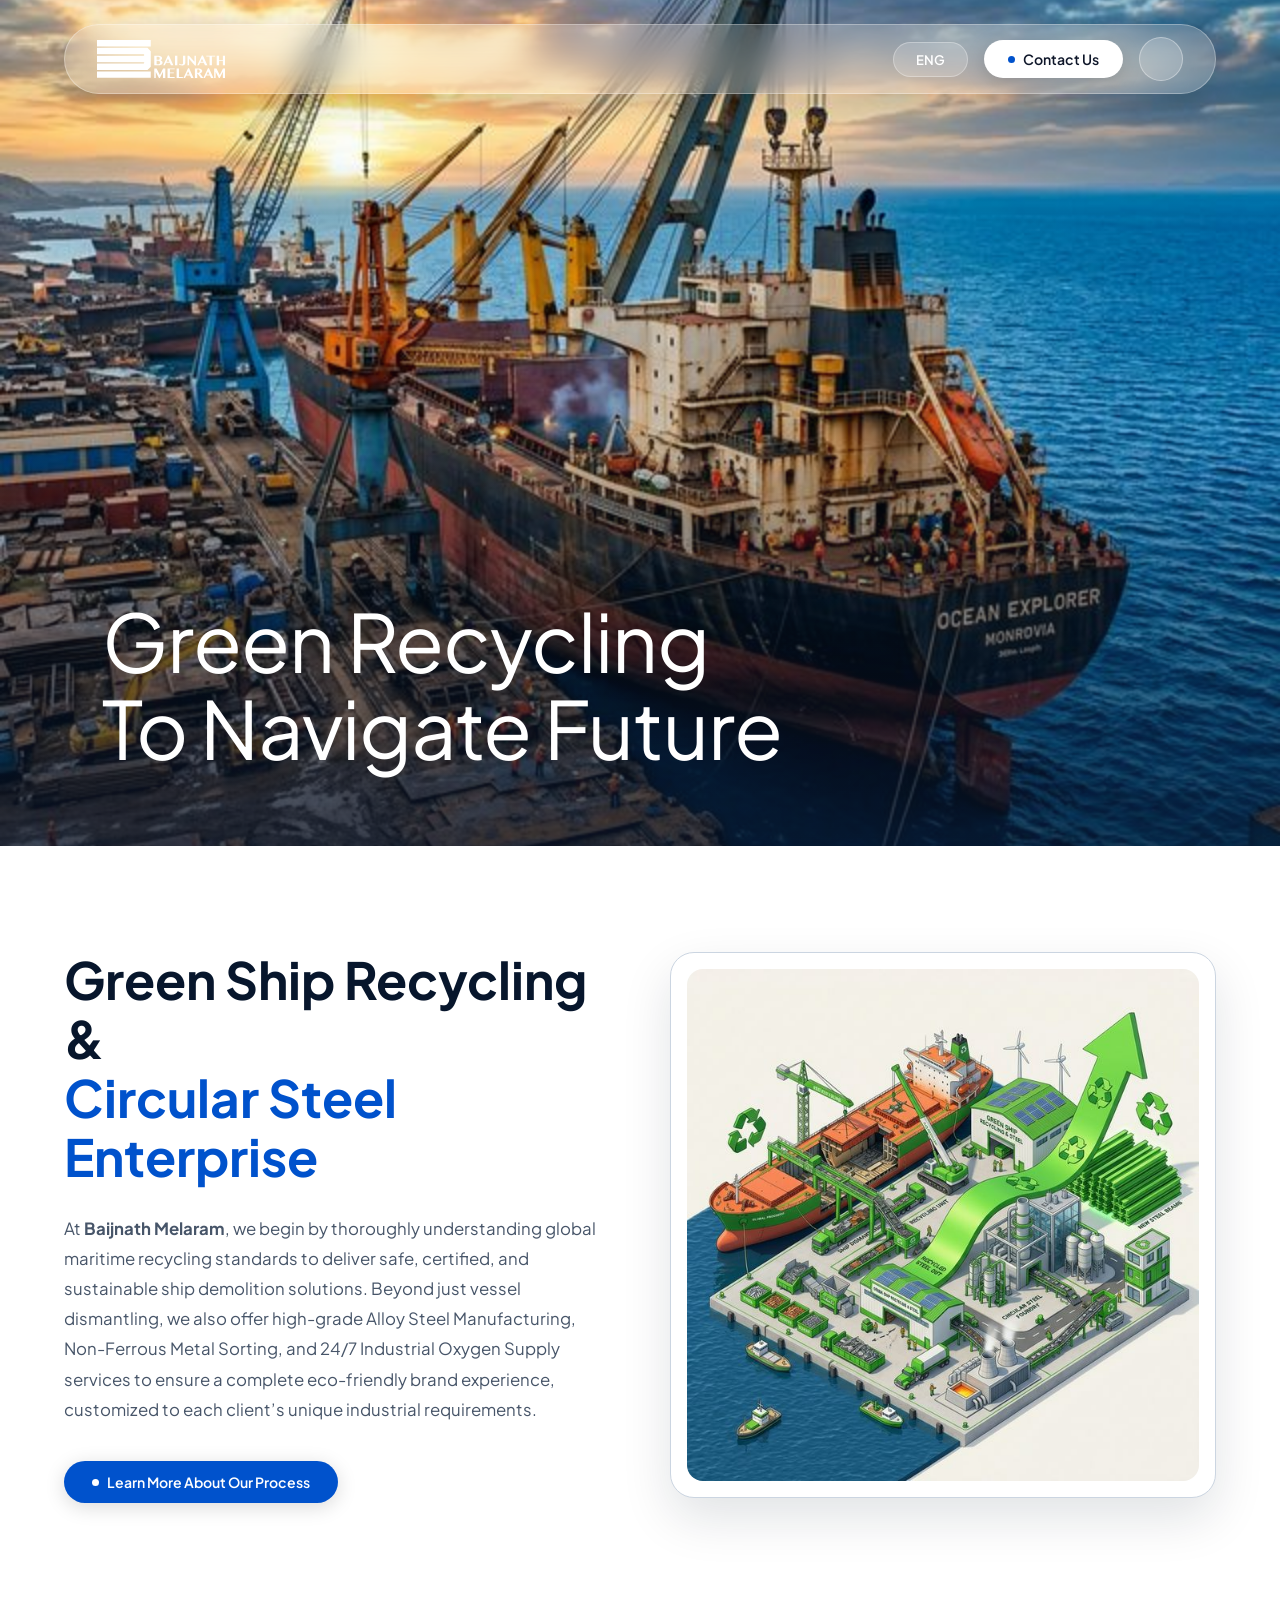
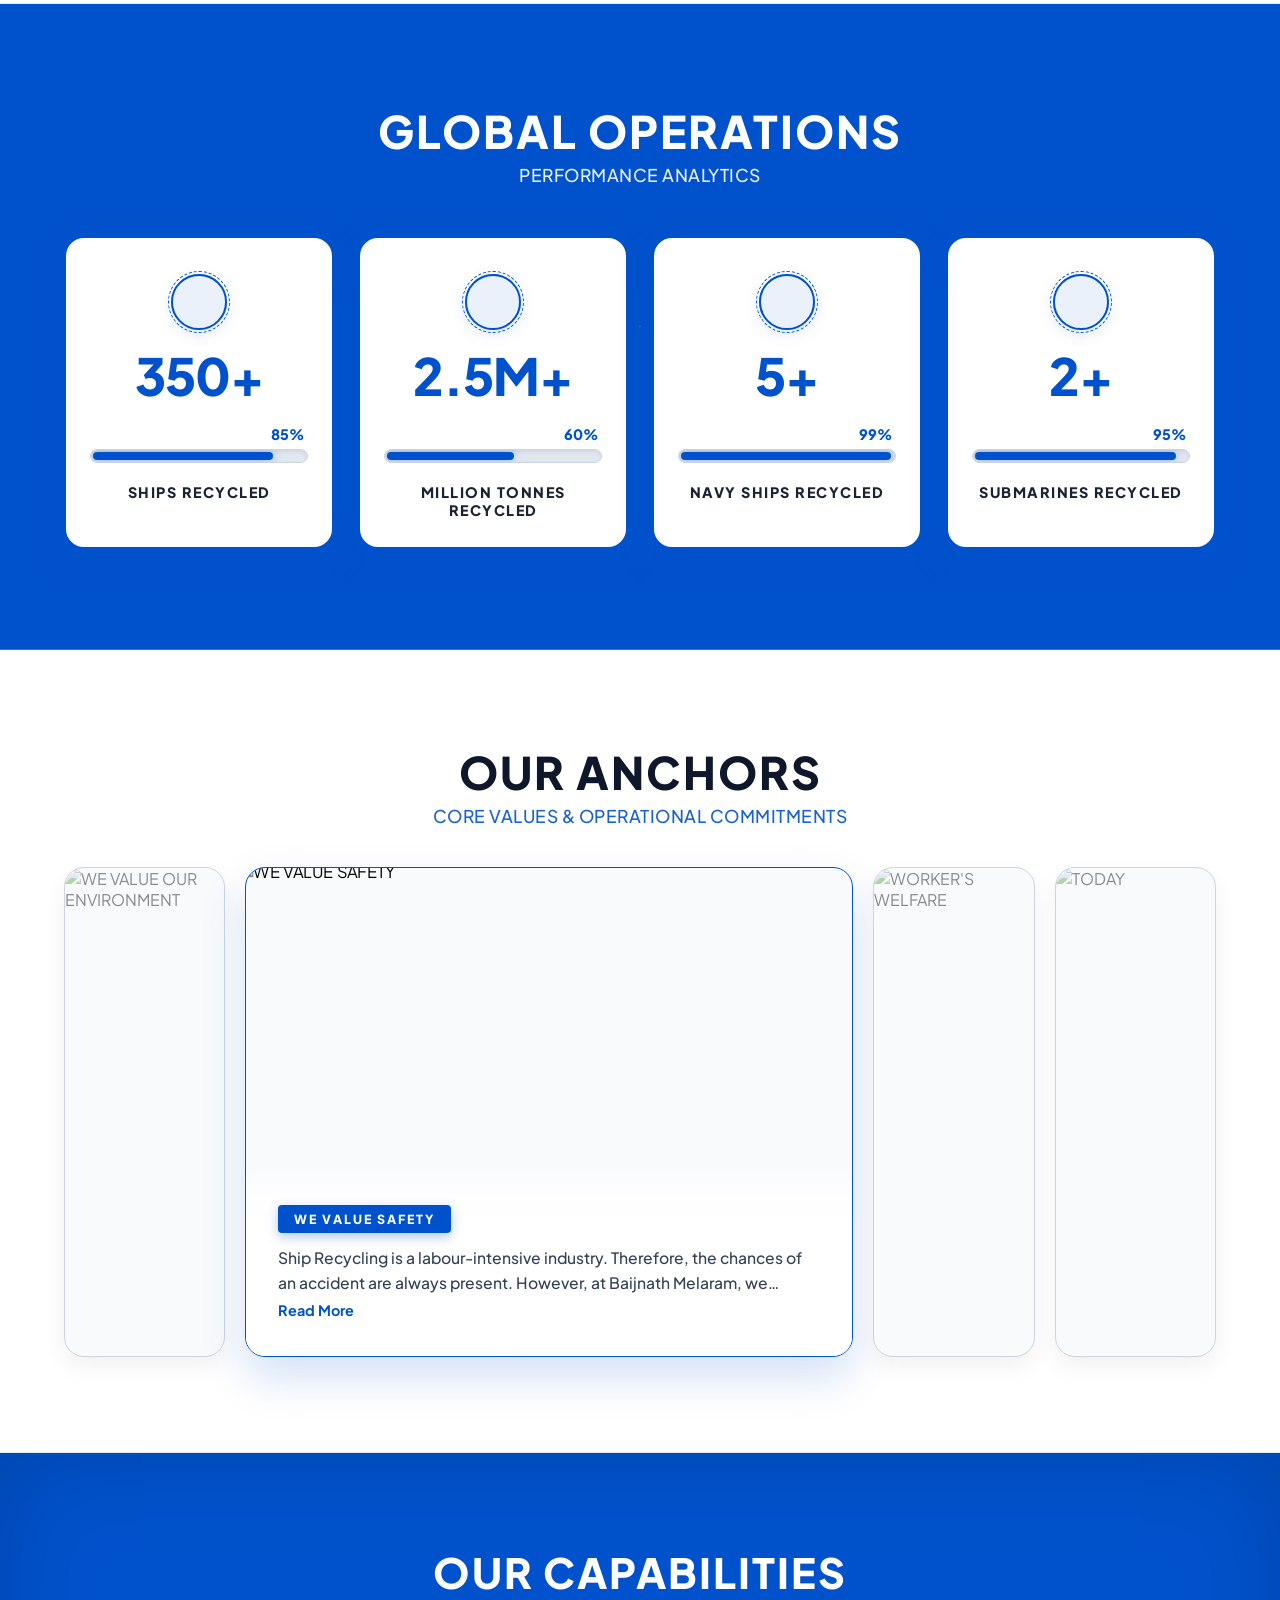
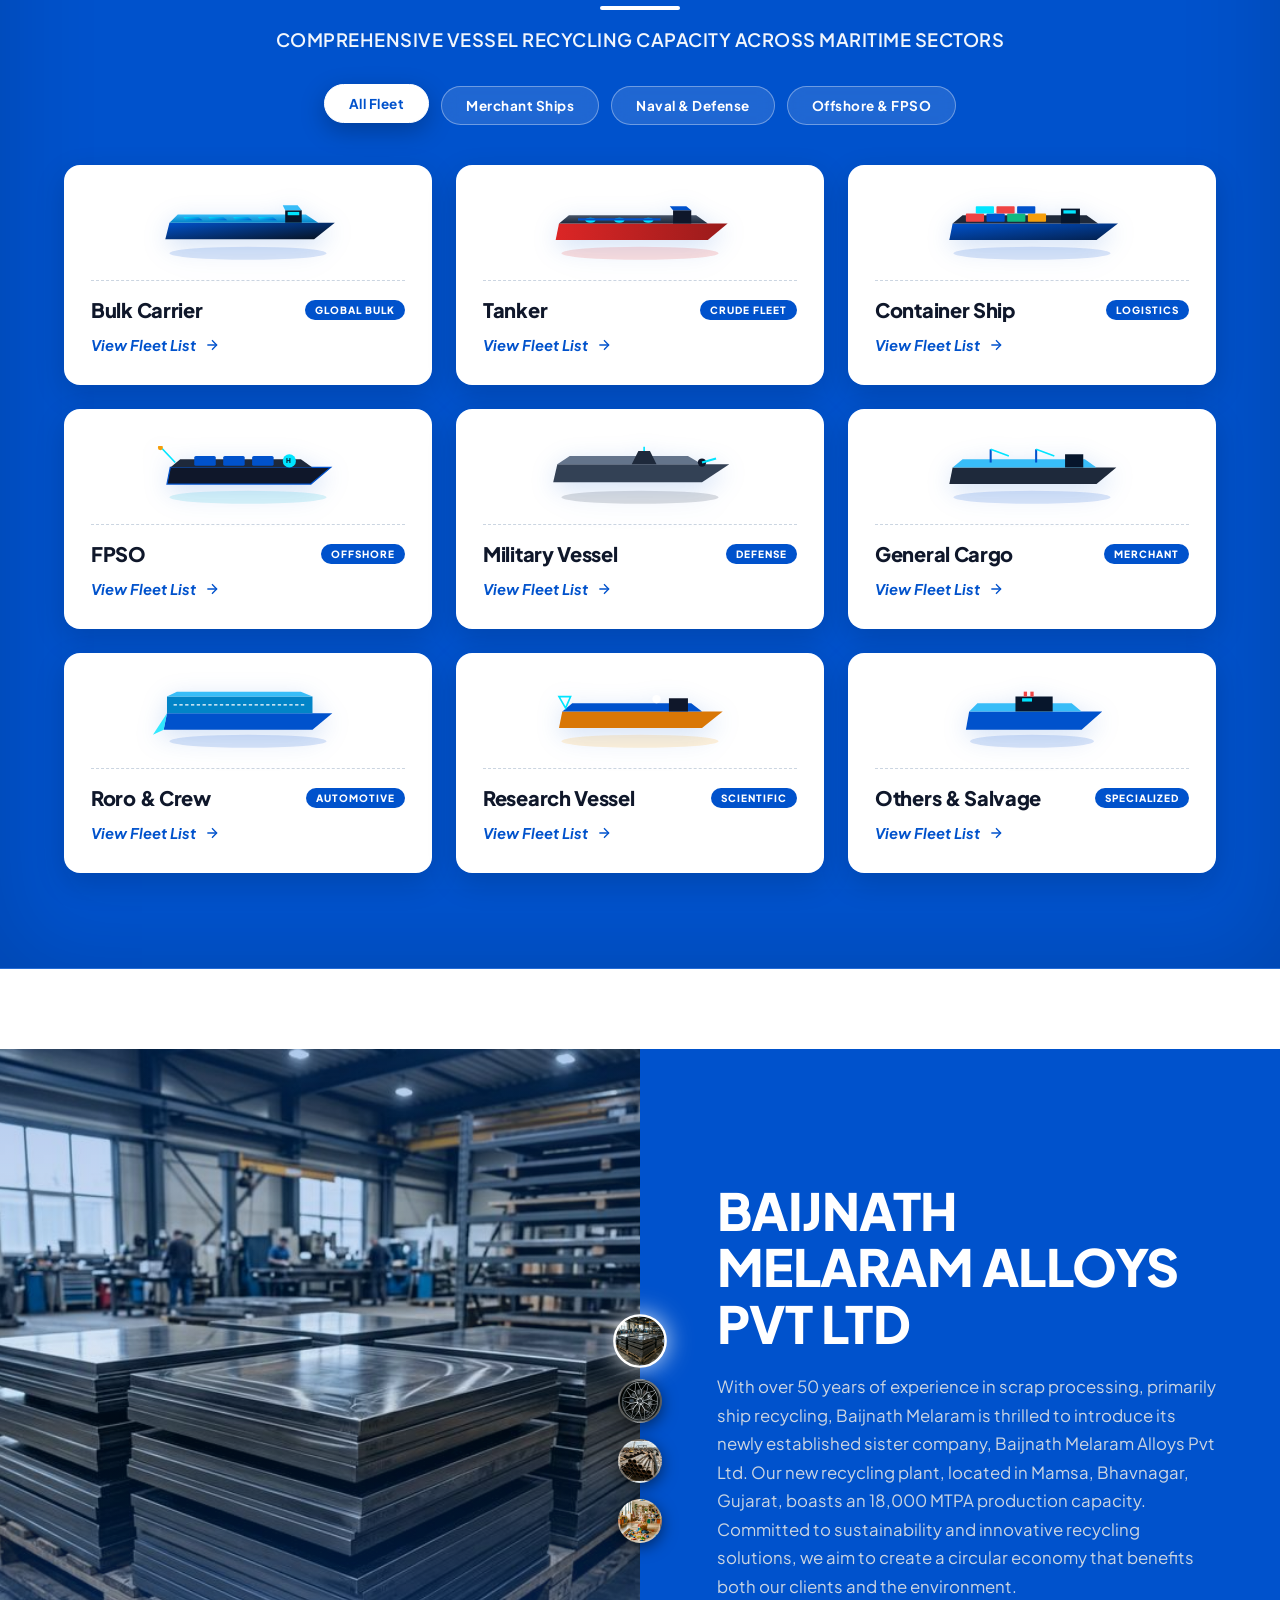
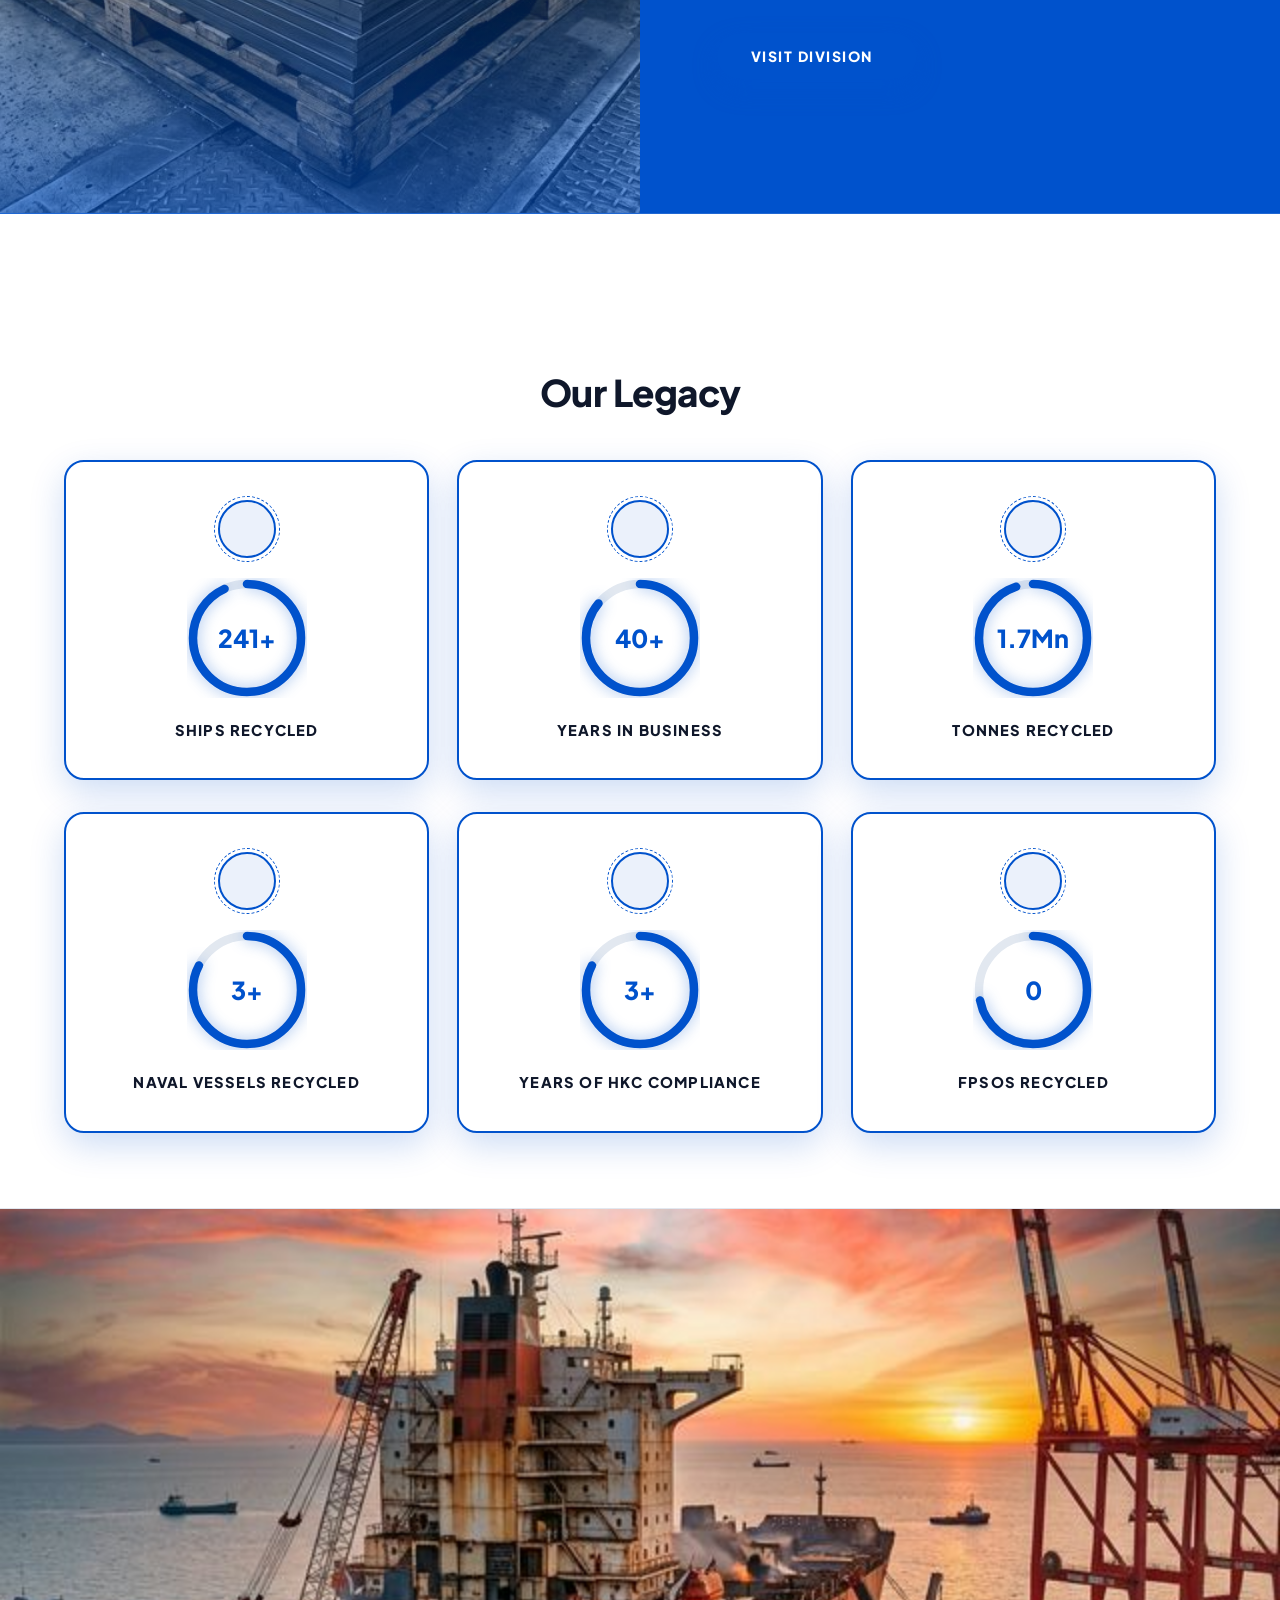
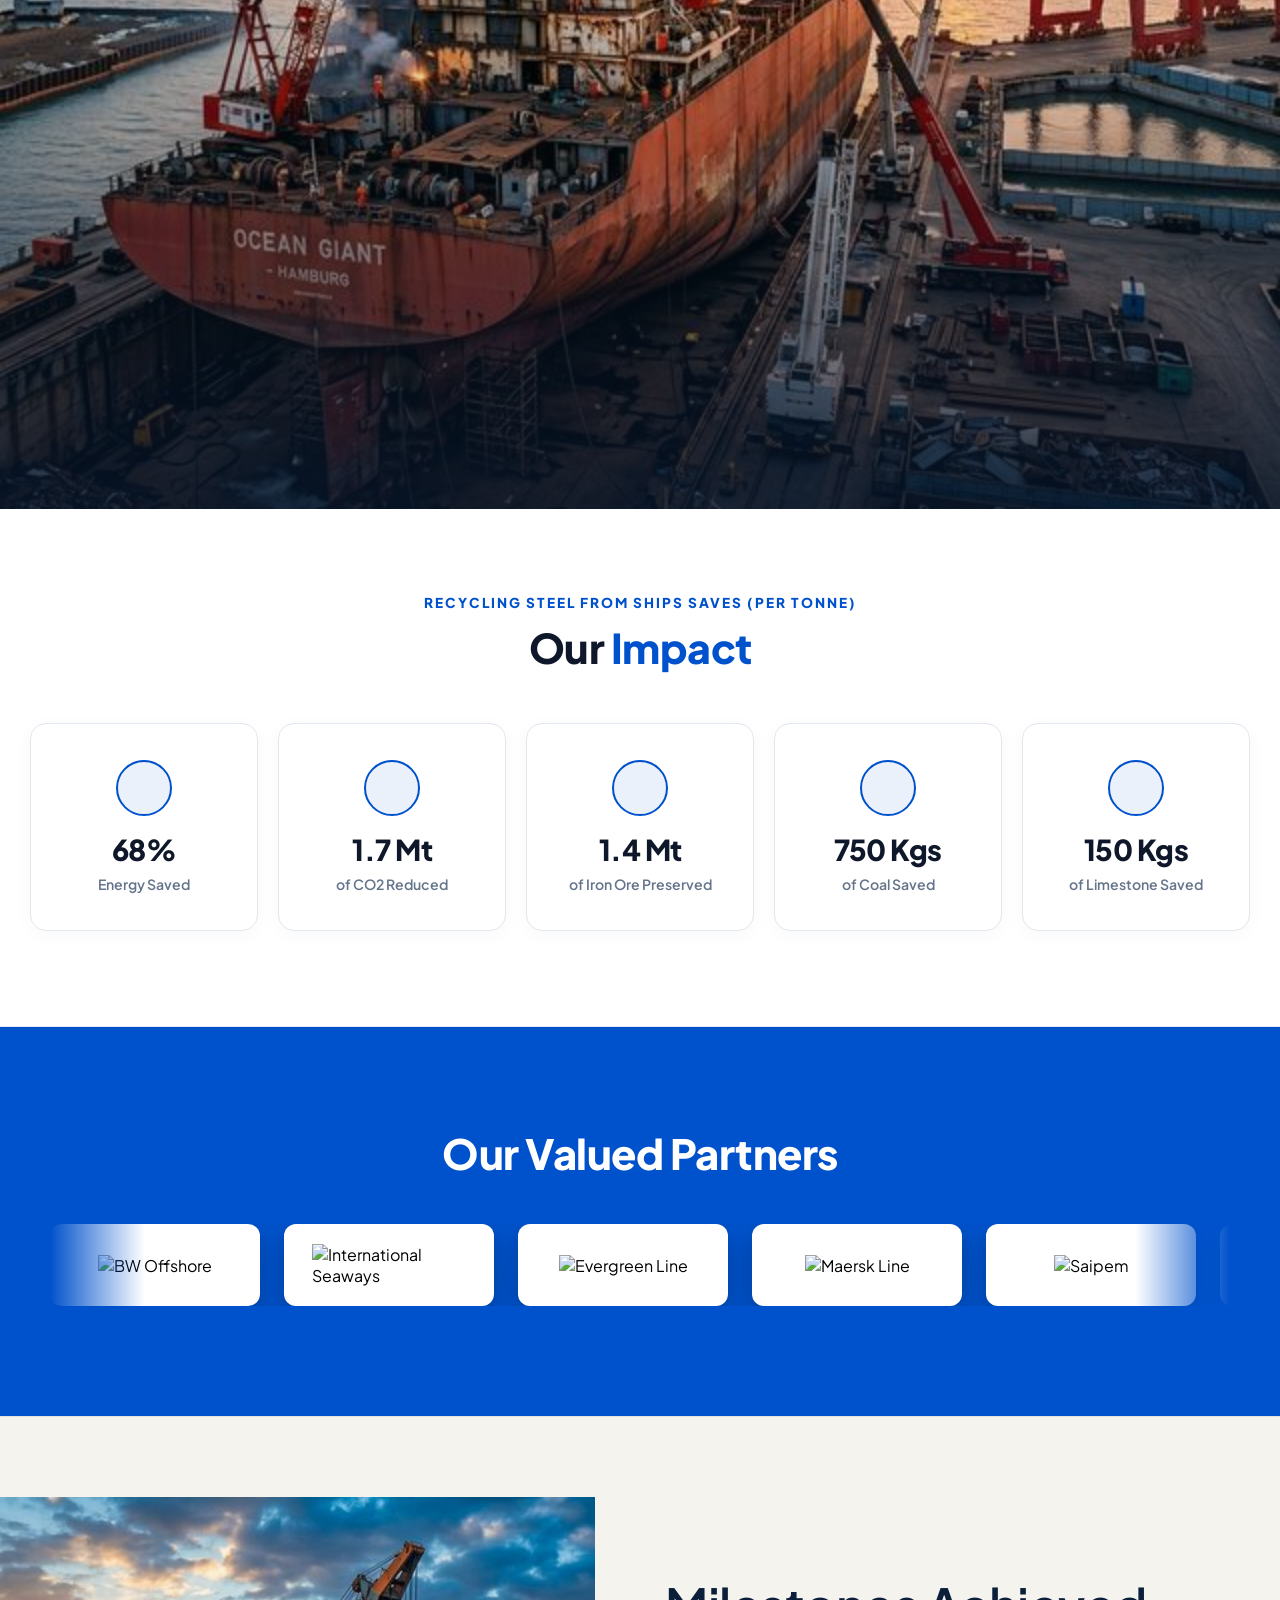
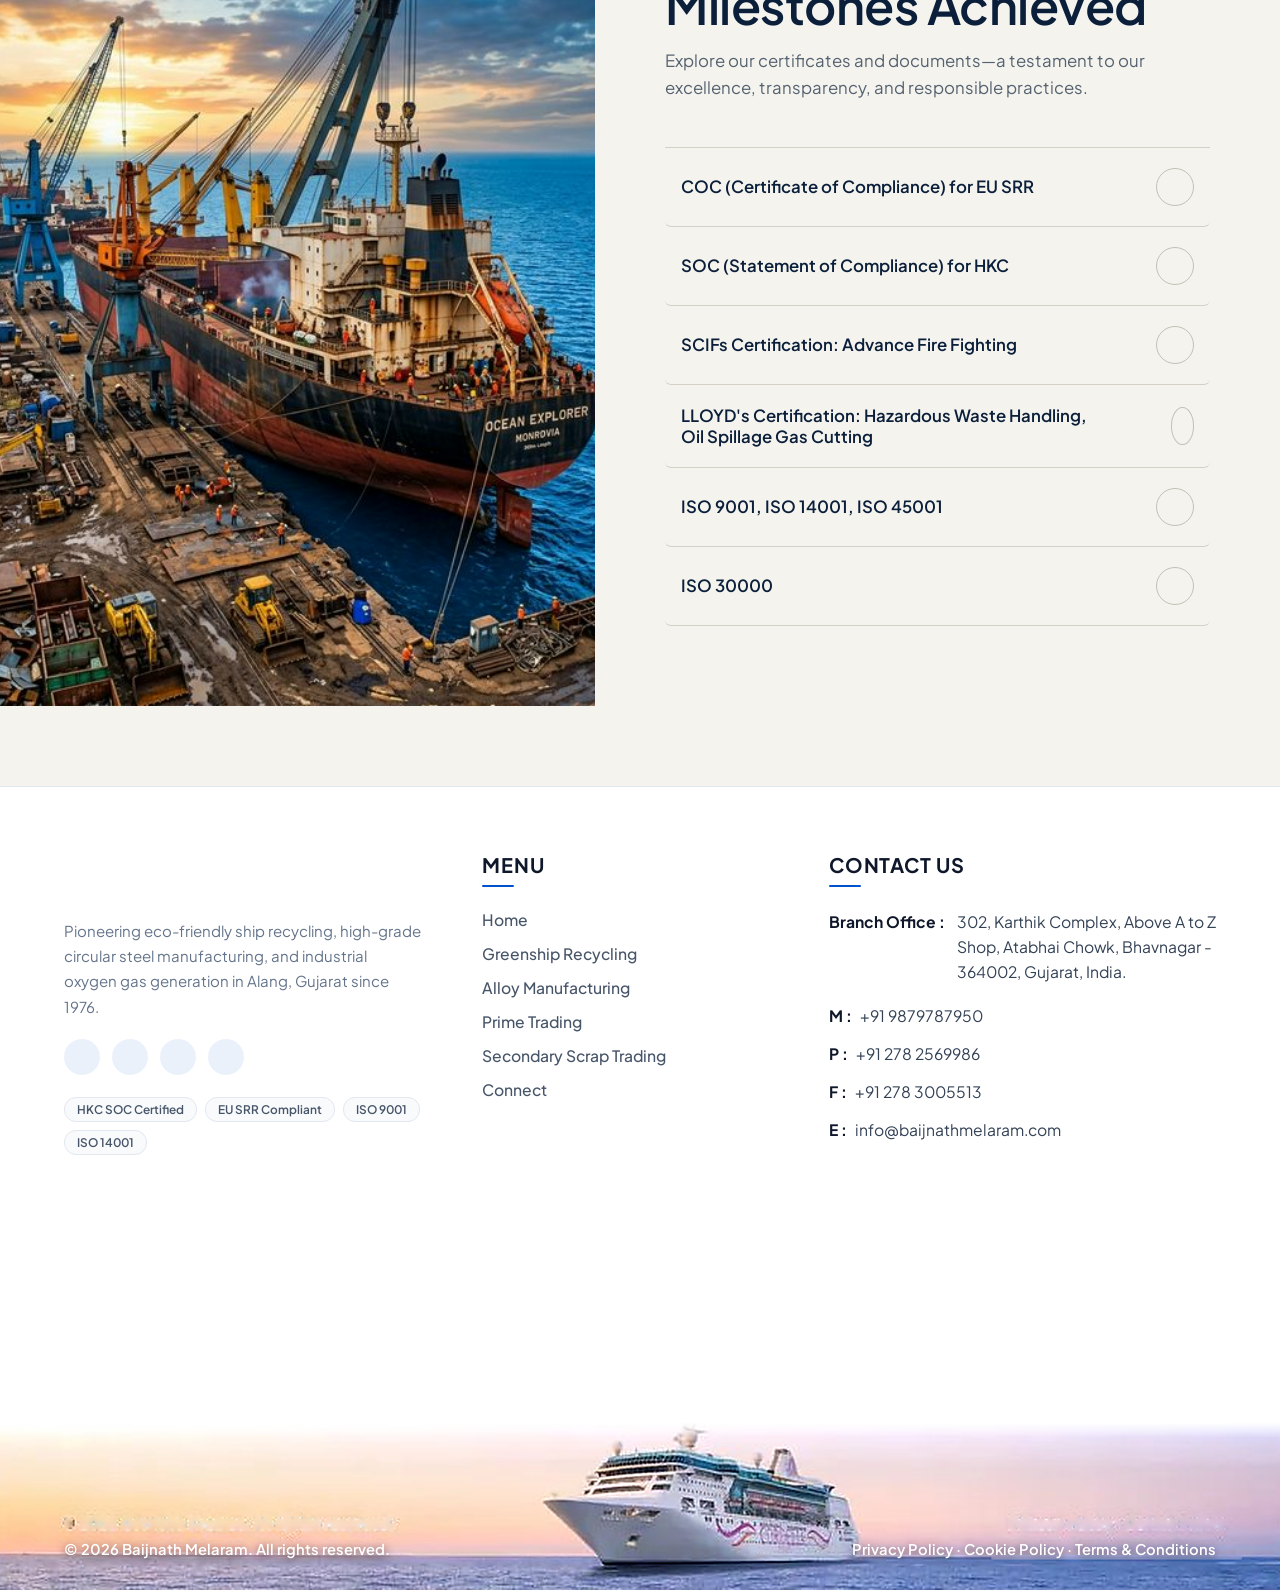
==== commit 10de81d6: "Update footer with clean ocean ship banner, add brand favicons, and sync layout" ====
--- a/index.html
+++ b/index.html
@@ -5,9 +5,15 @@
   <meta charset="UTF-8">
   <meta name="viewport" content="width=device-width, initial-scale=1.0">
   <title>Baijnath Melaram | Global Green Ship Recycling & Circular Steel</title>
+  <!-- Favicon & App Icons -->
+  <link rel="icon" type="image/svg+xml" href="assets/images/favicon.svg">
+  <link rel="icon" type="image/png" sizes="32x32" href="assets/images/favicon-32x32.png">
+  <link rel="icon" type="image/png" sizes="16x16" href="assets/images/favicon-16x16.png">
+  <link rel="apple-touch-icon" sizes="180x180" href="assets/images/apple-touch-icon.png">
+  <link rel="shortcut icon" href="favicon.ico">
   <!-- Remixicon Icons -->
   <link href="https://cdn.jsdelivr.net/npm/remixicon@3.5.0/fonts/remixicon.css" rel="stylesheet">
-  <link rel="stylesheet" href="styles.css?v=2.1">
+  <link rel="stylesheet" href="styles.css?v=3.5">
   <style>
     /* Drawer Menu Links Hover & Active Color */
     .sims-drawer-menu-links a:hover,
@@ -1100,149 +1106,132 @@
 
 
   <!-- HIGH-END UNIQUE INDUSTRIAL LUXURY FOOTER -->
-  <footer class="sims-footer">
-    <!-- Main Footer Grid Container -->
-    <div class="footer-main-container">
-      <div class="footer-grid">
-        <!-- Column 1: Brand Legacy & Certifications -->
-        <div class="footer-col-brand">
-          <a href="#" class="sims-logo-link">
-            <svg class="sims-logo-svg" style="color: #ffffff; height: 38px;" preserveAspectRatio="xMidYMid meet"
-              data-bbox="38.77 33.06 450.37 133.49" viewBox="38.77 33.06 450.37 133.49"
-              xmlns="http://www.w3.org/2000/svg">
-              <g>
-                <path fill="currentColor" d="M227.65 143.39v22.63H38.77v-22.63h188.88z"></path>
-                <path fill="currentColor"
-                  d="M227.65 72.19v54.7l-11.54 11.55H38.77v-22.63h164.01l2.47-2.48-2.47-2.48H38.77V88.23h164.01l2.47-2.48-2.47-2.48H38.77V60.64h177.34l11.54 11.55z">
-                </path>
-                <path fill="currentColor" d="M227.65 33.06v22.63H38.77V33.06h188.88z"></path>
-                <path
-                  d="M239.98 88.36h14.35c1.92 0 3.69.21 5.29.62 1.6.41 2.98.99 4.13 1.74s2.05 1.65 2.69 2.7c.64 1.05.96 2.22.96 3.5 0 .79-.09 1.52-.26 2.2-.17.67-.46 1.31-.85 1.9-.39.59-.92 1.16-1.57 1.7s-1.45 1.09-2.4 1.65c.99.31 1.89.73 2.71 1.25.82.52 1.53 1.13 2.13 1.83.6.7 1.07 1.47 1.41 2.32.34.85.51 1.75.51 2.7 0 1.32-.3 2.54-.9 3.67-.6 1.13-1.46 2.12-2.57 2.96-1.11.84-2.44 1.5-4 1.99-1.55.49-3.28.73-5.17.73h-16.48V88.36zm8.21 14.5h5.4c.87 0 1.65-.14 2.33-.41.68-.27 1.26-.65 1.73-1.13.47-.48.83-1.06 1.07-1.74.25-.67.37-1.41.37-2.2 0-.87-.16-1.67-.47-2.39-.31-.72-.79-1.34-1.43-1.86-.64-.52-1.46-.92-2.44-1.21-.99-.29-2.15-.43-3.5-.43h-3.06v11.37zm0 15.51h4.54c1.33 0 2.48-.14 3.45-.43.97-.29 1.77-.68 2.4-1.18.63-.5 1.1-1.1 1.41-1.8.3-.7.46-1.46.46-2.28 0-.94-.14-1.8-.42-2.6-.28-.8-.74-1.49-1.37-2.08-.63-.59-1.46-1.05-2.49-1.38-1.03-.33-2.28-.49-3.76-.49h-4.22v12.24z"
-                  fill="currentColor"></path>
-                <path
-                  d="m291.34 87.67 15.69 34.14h-8.39l-4.19-9.13h-13l-4.39 9.13h-5.57l16.3-34.14h3.55zm-8.34 21.9h10.06l-4.96-10.8-5.1 10.8z"
-                  fill="currentColor"></path>
-                <path d="M312.83 88.36h8.19v33.45h-8.19V88.36z" fill="currentColor"></path>
-                <path
-                  d="M340.78 88.36h8.21v24.59c0 1.37-.25 2.62-.75 3.76a7.79 7.79 0 0 1-2.26 2.95c-1 .82-2.26 1.47-3.76 1.94s-3.26.7-5.27.7c-1.12 0-2.15-.1-3.11-.29a16.9 16.9 0 0 1-2.66-.77c-.82-.32-1.6-.68-2.32-1.08-.72-.4-1.41-.81-2.07-1.24l2.32-2.94c.35.35.77.69 1.26 1.04.49.35 1.04.66 1.64.94.6.28 1.25.51 1.94.69.69.18 1.41.27 2.15.27 1.45 0 2.59-.38 3.43-1.14.84-.76 1.26-1.78 1.26-3.06V88.36z"
-                  fill="currentColor"></path>
-                <path d="M356.84 88.36h5.25l19.07 21.26V88.36h5.13v33.94h-3.53l-20.72-23.48v22.99h-5.2V88.36z"
-                  fill="currentColor"></path>
-                <path
-                  d="m410.84 87.67 15.69 34.14h-8.39l-4.19-9.13h-13l-4.39 9.13h-5.57l16.3-34.14h3.55zm-8.34 21.9h10.06l-4.96-10.8-5.1 10.8z"
-                  fill="currentColor"></path>
-                <path d="M453.97 88.36v2.86H442.4v30.58h-8.19V91.22h-11.59v-2.86h31.35z" fill="currentColor"></path>
-                <path d="M467.56 105.87v15.93h-8.21V88.36h8.21v14.65H481V88.36h8.14v33.45H481v-15.93h-13.44z"
-                  fill="currentColor"></path>
-                <path
-                  d="M239.98 133.1h7.99l11.57 22.84 11.39-22.84h7.82v33.45h-8.19v-21.8l-10.93 21.8h-3.16l-11.3-22.05v22.05h-5.2V133.1z"
-                  fill="currentColor"></path>
-                <path d="M311.59 133.1v2.86h-16.77v11.03h13.94v2.86h-13.94v13.27h16.77v3.43H286.6V133.1h24.99z"
-                  fill="currentColor"></path>
-                <path d="M318.5 133.1h8.21v30.02h13.71v3.43H318.5V133.1z" fill="currentColor"></path>
-                <path
-                  d="m362.4 132.41 15.69 34.14h-8.39l-4.19-9.13h-13l-4.39 9.13h-5.57l16.3-34.14h3.55zm-8.34 21.9h10.06l-4.96-10.8-5.1 10.8z"
-                  fill="currentColor"></path>
-                <path
-                  d="M381.79 133.1h7.99l11.57 22.84 11.39-22.84h7.82v33.45h-8.19v-21.8l-10.93 21.8h-3.16l-11.3-22.05v22.05h-5.2V133.1z"
-                  fill="currentColor"></path>
-              </g>
-            </svg>
-          </a>
-          <p>
-            Pioneering eco-friendly ship recycling, high-grade re-rollable steel supply, and industrial oxygen
-            generation in Alang, Gujarat since 1976.
-          </p>
-
-          <div class="footer-cert-badges">
-            <span class="footer-cert-pill">HKC SOC Certified</span>
-            <span class="footer-cert-pill">EU SRR Compliant</span>
-            <span class="footer-cert-pill">ISO 9001</span>
-            <span class="footer-cert-pill">ISO 14001</span>
-            <span class="footer-cert-pill">ISO 45001</span>
-          </div>
-
-          <div class="footer-social-links">
-            <a href="#" class="footer-social-icon" title="LinkedIn"><i class="ri-linkedin-fill"></i></a>
-            <a href="#" class="footer-social-icon" title="Global Trade Portal"><i class="ri-global-line"></i></a>
-            <a href="mailto:info@baijnathmelaram.com" class="footer-social-icon" title="Direct Email"><i
-                class="ri-mail-line"></i></a>
-            <a href="tel:+912228394000" class="footer-social-icon" title="Call Operations"><i
-                class="ri-phone-fill"></i></a>
-          </div>
-        </div>
-
-        <!-- Column 2: Quick Links -->
-        <div>
-          <h4 class="footer-col-title">Navigation</h4>
-          <ul class="footer-nav-list">
-            <li><a href="#"><i class="ri-arrow-right-s-line"></i> Home</a></li>
-            <li><a href="#vision"><i class="ri-arrow-right-s-line"></i> Our Vision</a></li>
-            <li><a href="#legacy"><i class="ri-arrow-right-s-line"></i> Legacy & Heritage</a></li>
-            <li><a href="#capabilities"><i class="ri-arrow-right-s-line"></i> Fleet Capabilities</a></li>
-            <li><a href="#impact"><i class="ri-arrow-right-s-line"></i> Circular Impact</a></li>
-            <li><a href="#partners"><i class="ri-arrow-right-s-line"></i> Valued Partners</a></li>
-            <li><a href="#milestones"><i class="ri-arrow-right-s-line"></i> Milestones Achieved</a></li>
-          </ul>
-        </div>
-
-        <!-- Column 3: Industrial Divisions -->
-        <div>
-          <h4 class="footer-col-title">Divisions</h4>
-          <ul class="footer-nav-list">
-            <li><a href="#milestones"><i class="ri-arrow-right-s-line"></i> Alang Plot 24 Yard</a></li>
-            <li><a href="#milestones"><i class="ri-arrow-right-s-line"></i> Green Ship Breaking</a></li>
-            <li><a href="#milestones"><i class="ri-arrow-right-s-line"></i> Re-Rollable Steel Scrap</a></li>
-            <li><a href="#milestones"><i class="ri-arrow-right-s-line"></i> Industrial Gas Plant</a></li>
-            <li><a href="#milestones"><i class="ri-arrow-right-s-line"></i> Demolition Trading</a></li>
-            <li><a href="#milestones"><i class="ri-arrow-right-s-line"></i> HKC SOC Audits</a></li>
-          </ul>
-        </div>
-
-        <!-- Column 4: Operational Facilities -->
-        <div>
-          <h4 class="footer-col-title">Locations & Contact</h4>
-
-          <div class="footer-contact-item">
-            <i class="ri-map-pin-2-fill"></i>
-            <div>
-              <h5>Greenship Recycling Yard</h5>
-              <p>Plot No. 24, Ship Recycling Yard, Alang, District Bhavnagar, Gujarat - 364081, India</p>
-            </div>
-          </div>
-
-          <div class="footer-contact-item">
-            <i class="ri-building-4-fill"></i>
-            <div>
-              <h5>Corporate Headquarters</h5>
-              <p>Mumbai, Maharashtra, India</p>
-            </div>
-          </div>
-
-          <div class="footer-contact-item">
-            <i class="ri-mail-send-fill"></i>
-            <div>
-              <h5>Executive Desk</h5>
-              <p>info@baijnathmelaram.com</p>
-            </div>
-          </div>
-        </div>
-      </div>
-
-      <!-- Bottom Bar -->
-      <div class="footer-bottom-bar">
-        <div>© 2026 Baijnath Melaram. All Rights Reserved.</div>
-        <div class="footer-bottom-links">
-          <a href="#">Privacy Policy</a>
-          <a href="#">HKC Compliance Statement</a>
-          <a href="#">Environmental Governance</a>
-          <a href="#">Terms & Conditions</a>
-        </div>
+    <!-- EXACT CORDELIA-STYLE LUXURY SHIP FOOTER SECTION -->
+    <!-- FULL-WIDTH LUXURY SHIP FOOTER SECTION WITH USER'S EXACT DATA -->
+    <!-- FULL-WIDTH LUXURY SHIP FOOTER SECTION - PROPERLY MAINTAINED -->
+  <footer class="cordelia-footer-section">
+    <div class="cordelia-footer-container">
+      <div class="cordelia-footer-card">
+        
+        <!-- Main 3-Column Content Grid: Brand & Certs | MENU | CONTACT US -->
+        <div class="cf-main-grid">
+          <!-- Col 1: Brand & Social -->
+          <div class="cf-col-brand">
+            <a href="index.html" class="cf-brand-logo-link">
+              <svg class="sims-logo-svg" style="color: #0052cc; height: 42px;" preserveAspectRatio="xMidYMid meet"
+                data-bbox="38.77 33.06 450.37 133.49" viewBox="38.77 33.06 450.37 133.49"
+                xmlns="http://www.w3.org/2000/svg">
+                <g>
+                  <path fill="currentColor" d="M227.65 143.39v22.63H38.77v-22.63h188.88z"></path>
+                  <path fill="currentColor"
+                    d="M227.65 72.19v54.7l-11.54 11.55H38.77v-22.63h164.01l2.47-2.48-2.47-2.48H38.77V88.23h164.01l2.47-2.48-2.47-2.48H38.77V60.64h177.34l11.54 11.55z">
+                  </path>
+                  <path fill="currentColor" d="M227.65 33.06v22.63H38.77V33.06h188.88z"></path>
+                  <path
+                    d="M239.98 88.36h14.35c1.92 0 3.69.21 5.29.62 1.6.41 2.98.99 4.13 1.74s2.05 1.65 2.69 2.7c.64 1.05.96 2.22.96 3.5 0 .79-.09 1.52-.26 2.2-.17.67-.46 1.31-.85 1.9-.39.59-.92 1.16-1.57 1.7s-1.45 1.09-2.4 1.65c.99.31 1.89.73 2.71 1.25.82.52 1.53 1.13 2.13 1.83.6.7 1.07 1.47 1.41 2.32.34.85.51 1.75.51 2.7 0 1.32-.3 2.54-.9 3.67-.6 1.13-1.46 2.12-2.57 2.96-1.11.84-2.44 1.5-4 1.99-1.55.49-3.28.73-5.17.73h-16.48V88.36zm8.21 14.5h5.4c.87 0 1.65-.14 2.33-.41.68-.27 1.26-.65 1.73-1.13.47-.48.83-1.06 1.07-1.74.25-.67.37-1.41.37-2.2 0-.87-.16-1.67-.47-2.39-.31-.72-.79-1.34-1.43-1.86-.64-.52-1.46-.92-2.44-1.21-.99-.29-2.15-.43-3.5-.43h-3.06v11.37zm0 15.51h4.54c1.33 0 2.48-.14 3.45-.43.97-.29 1.77-.68 2.4-1.18.63-.5 1.1-1.1 1.41-1.8.3-.7.46-1.46.46-2.28 0-.94-.14-1.8-.42-2.6-.28-.8-.74-1.49-1.37-2.08-.63-.59-1.46-1.05-2.49-1.38-1.03-.33-2.28-.49-3.76-.49h-4.22v12.24z"
+                    fill="currentColor"></path>
+                  <path
+                    d="m291.34 87.67 15.69 34.14h-8.39l-4.19-9.13h-13l-4.39 9.13h-5.57l16.3-34.14h3.55zm-8.34 21.9h10.06l-4.96-10.8-5.1 10.8z"
+                    fill="currentColor"></path>
+                  <path d="M312.83 88.36h8.19v33.45h-8.19V88.36z" fill="currentColor"></path>
+                  <path
+                    d="M340.78 88.36h8.21v24.59c0 1.37-.25 2.62-.75 3.76a7.79 7.79 0 0 1-2.26 2.95c-1 .82-2.26 1.47-3.76 1.94s-3.26.7-5.27.7c-1.12 0-2.15-.1-3.11-.29a16.9 16.9 0 0 1-2.66-.77c-.82-.32-1.6-.68-2.32-1.08-.72-.4-1.41-.81-2.07-1.24l2.32-2.94c.35.35.77.69 1.26 1.04.49.35 1.04.66 1.64.94.6.28 1.25.51 1.94.69.69.18 1.41.27 2.15.27 1.45 0 2.59-.38 3.43-1.14.84-.76 1.26-1.78 1.26-3.06V88.36z"
+                    fill="currentColor"></path>
+                  <path d="M356.84 88.36h5.25l19.07 21.26V88.36h5.13v33.94h-3.53l-20.72-23.48v22.99h-5.2V88.36z"
+                    fill="currentColor"></path>
+                  <path
+                    d="m410.84 87.67 15.69 34.14h-8.39l-4.19-9.13h-13l-4.39 9.13h-5.57l16.3-34.14h3.55zm-8.34 21.9h10.06l-4.96-10.8-5.1 10.8z"
+                    fill="currentColor"></path>
+                  <path d="M453.97 88.36v2.86H442.4v30.58h-8.19V91.22h-11.59v-2.86h31.35z" fill="currentColor"></path>
+                  <path d="M467.56 105.87v15.93h-8.21V88.36h8.21v14.65H481V88.36h8.14v33.45H481v-15.93h-13.44z"
+                    fill="currentColor"></path>
+                  <path
+                    d="M239.98 133.1h7.99l11.57 22.84 11.39-22.84h7.82v33.45h-8.19v-21.8l-10.93 21.8h-3.16l-11.3-22.05v22.05h-5.2V133.1z"
+                    fill="currentColor"></path>
+                  <path d="M311.59 133.1v2.86h-16.77v11.03h13.94v2.86h-13.94v13.27h16.77v3.43H286.6V133.1h24.99z"
+                    fill="currentColor"></path>
+                  <path d="M318.5 133.1h8.21v30.02h13.71v3.43H318.5V133.1z" fill="currentColor"></path>
+                  <path
+                    d="m362.4 132.41 15.69 34.14h-8.39l-4.19-9.13h-13l-4.39 9.13h-5.57l16.3-34.14h3.55zm-8.34 21.9h10.06l-4.96-10.8-5.1 10.8z"
+                    fill="currentColor"></path>
+                  <path
+                    d="M381.79 133.1h7.99l11.57 22.84 11.39-22.84h7.82v33.45h-8.19v-21.8l-10.93 21.8h-3.16l-11.3-22.05v22.05h-5.2V133.1z"
+                    fill="currentColor"></path>
+                </g>
+              </svg>
+            </a>
+            <p class="cf-brand-desc">
+              Pioneering eco-friendly ship recycling, high-grade circular steel manufacturing, and industrial oxygen gas generation in Alang, Gujarat since 1976.
+            </p>
+            <div class="cf-social-row">
+              <a href="index.html" class="cf-social-btn" title="LinkedIn"><i class="ri-linkedin-fill"></i></a>
+              <a href="index.html" class="cf-social-btn" title="Global Trade"><i class="ri-global-line"></i></a>
+              <a href="mailto:info@baijnathmelaram.com" class="cf-social-btn" title="Email"><i class="ri-mail-line"></i></a>
+              <a href="tel:+919879787950" class="cf-social-btn" title="Call Operations"><i class="ri-phone-fill"></i></a>
+            </div>
+            <div class="cf-certs-list">
+              <span class="cf-cert-tag">HKC SOC Certified</span>
+              <span class="cf-cert-tag">EU SRR Compliant</span>
+              <span class="cf-cert-tag">ISO 9001</span>
+              <span class="cf-cert-tag">ISO 14001</span>
+            </div>
+          </div>
+
+          <!-- Col 2: MENU (Exact as shown in user reference) -->
+          <div class="cf-col-links">
+            <h4 class="cf-col-title">MENU</h4>
+            <ul class="cf-link-list">
+              <li><a href="index.html">Home</a></li>
+              <li><a href="greenshiprecycling.html">Greenship Recycling</a></li>
+              <li><a href="index.html#divisions">Alloy Manufacturing</a></li>
+              <li><a href="index.html#solutions">Prime Trading</a></li>
+              <li><a href="index.html#solutions">Secondary Scrap Trading</a></li>
+              <li><a href="index.html#contact">Connect</a></li>
+            </ul>
+          </div>
+
+          <!-- Col 3: CONTACT US (Exact as shown in user reference) -->
+          <div class="cf-col-contact">
+            <h4 class="cf-col-title">CONTACT US</h4>
+            <div class="cf-contact-block">
+              <div class="cf-contact-row cf-contact-address-row">
+                <span class="cf-label">Branch Office :</span>
+                <span class="cf-val">302, Karthik Complex, Above A to Z Shop, Atabhai Chowk, Bhavnagar - 364002, Gujarat, India.</span>
+              </div>
+              <div class="cf-contact-row">
+                <span class="cf-label">M :</span>
+                <span class="cf-val"><a href="tel:+919879787950">+91 9879787950</a></span>
+              </div>
+              <div class="cf-contact-row">
+                <span class="cf-label">P :</span>
+                <span class="cf-val"><a href="tel:+912782569986">+91 278 2569986</a></span>
+              </div>
+              <div class="cf-contact-row">
+                <span class="cf-label">F :</span>
+                <span class="cf-val">+91 278 3005513</span>
+              </div>
+              <div class="cf-contact-row">
+                <span class="cf-label">E :</span>
+                <span class="cf-val"><a href="mailto:info@baijnathmelaram.com">info@baijnathmelaram.com</a></span>
+              </div>
+            </div>
+          </div>
+        </div>
+
+        <!-- Bottom Panoramic Ocean & Ship Banner with Inner Content Container -->
+        <div class="cf-bottom-banner">
+          <div class="cf-bottom-inner">
+            <div class="cf-bottom-left">
+              © 2026 Baijnath Melaram. All rights reserved.
+            </div>
+            <div class="cf-bottom-right">
+              <a href="index.html">Privacy Policy</a> · <a href="index.html">Cookie Policy</a> · <a href="index.html">Terms & Conditions</a>
+            </div>
+          </div>
+        </div>
+
       </div>
     </div>
-
-    <!-- Massive Watermark Text -->
-    <div class="footer-watermark">BAIJNATH MELARAM</div>
   </footer>
 
   <script src="sims_style.js"></script>
--- a/styles.css
+++ b/styles.css
@@ -1917,6 +1917,7 @@
   font-family: var(--font-sans, 'Plus Jakarta Sans', sans-serif);
   border-top: 1px solid rgba(255, 255, 255, 0.15);
   padding-top: 60px;
+  padding-bottom: 0 !important;
 }
 
 .sims-footer::before {
@@ -3665,4 +3666,467 @@
   100% {
     transform: rotate(15deg) scale(1.18);
   }
-}+}
+
+/* ========================================================
+   REALISTIC FLOWING WATER STREAM WITH SUBMERGED BRAND TEXT
+   (Based on User Reference with Crystal Water & Splashes)
+   ======================================================== */
+.footer-flowing-water-sec {
+  position: relative;
+  width: 100%;
+  height: 230px;
+  margin-top: 30px;
+  overflow: hidden;
+  display: flex;
+  align-items: center;
+  justify-content: center;
+  pointer-events: none;
+}
+
+/* Water stream animated tracks */
+.water-stream-track {
+  position: absolute;
+  top: 0;
+  left: 0;
+  width: 100%;
+  height: 100%;
+  background-image: url('assets/images/water_wave_hd.png');
+  background-repeat: repeat-x;
+  background-size: 1024px 230px;
+  will-change: background-position;
+}
+
+/* Back water stream flowing slightly slower with subtle parallax */
+.water-stream-back {
+  z-index: 1;
+  opacity: 0.55;
+  filter: hue-rotate(-12deg) brightness(0.9);
+  animation: streamFlowRight 18s linear infinite;
+  transform: scaleY(1.06) translateY(-5px);
+}
+
+/* The Submerged Big Brand Text sitting directly inside/under the water */
+.water-text-wrap {
+  position: relative;
+  z-index: 2;
+  width: 100%;
+  text-align: center;
+  display: flex;
+  align-items: center;
+  justify-content: center;
+}
+
+.water-submerged-title {
+  font-family: var(--font-serif, 'Playfair Display', Georgia, serif);
+  font-size: clamp(3rem, 9.5vw, 8.8rem);
+  font-weight: 900;
+  letter-spacing: clamp(6px, 1.8vw, 18px);
+  text-transform: uppercase;
+  white-space: nowrap;
+  user-select: none;
+  line-height: 1;
+  margin: 0;
+  display: inline-block;
+  /* Crystal aquatic underwater gradient */
+  background: linear-gradient(
+    180deg,
+    rgba(255, 255, 255, 0.98) 0%,
+    rgba(224, 242, 254, 0.88) 32%,
+    rgba(56, 189, 248, 0.72) 65%,
+    rgba(2, 132, 199, 0.4) 100%
+  );
+  -webkit-background-clip: text;
+  background-clip: text;
+  color: transparent;
+  /* Water caustics and light refraction glow */
+  text-shadow: 0 4px 30px rgba(56, 189, 248, 0.55);
+  animation: waterCausticPulse 5s ease-in-out infinite alternate;
+}
+
+/* Front water stream flowing smoothly in front of the text */
+.water-stream-front {
+  z-index: 3;
+  opacity: 0.92;
+  animation: streamFlowRight 12s linear infinite;
+}
+
+/* Ambient water droplets overlay with soft sheen */
+.water-droplets-overlay {
+  position: absolute;
+  top: 0;
+  left: 0;
+  width: 100%;
+  height: 100%;
+  z-index: 4;
+  background: radial-gradient(ellipse at 50% 60%, rgba(56, 189, 248, 0.12) 0%, transparent 75%);
+  pointer-events: none;
+}
+
+/* Infinite smooth stream flow keyframes */
+@keyframes streamFlowRight {
+  0% {
+    background-position-x: 0px;
+  }
+  100% {
+    background-position-x: 1024px;
+  }
+}
+
+/* Underwater gentle undulating wave motion */
+@keyframes waterCausticPulse {
+  0% {
+    transform: translateY(0px) scale(1);
+    filter: drop-shadow(0 0 12px rgba(56, 189, 248, 0.35));
+  }
+  50% {
+    transform: translateY(-5px) scale(1.008);
+    filter: drop-shadow(0 0 25px rgba(14, 165, 233, 0.7));
+  }
+  100% {
+    transform: translateY(3px) scale(0.995);
+    filter: drop-shadow(0 0 16px rgba(56, 189, 248, 0.45));
+  }
+}
+
+@media (max-width: 768px) {
+  .footer-flowing-water-sec {
+    height: 140px;
+    margin-top: 15px;
+  }
+  .water-stream-track {
+    background-size: 640px 140px;
+  }
+  @keyframes streamFlowRight {
+    0% {
+      background-position-x: 0px;
+    }
+    100% {
+      background-position-x: 640px;
+    }
+  }
+  .water-submerged-title {
+    font-size: clamp(2rem, 8vw, 3.8rem);
+    letter-spacing: 5px;
+  }
+}
+
+
+
+
+
+
+/* ========================================================
+   FULL-WIDTH EDGE-TO-EDGE CORDELIA-STYLE LUXURY SHIP FOOTER
+   (Left, Center, Right Balanced Layout - No Text Overlap)
+   ======================================================== */
+.cordelia-footer-section {
+  width: 100%;
+  max-width: 100%;
+  margin: 0;
+  padding: 0;
+  background-color: #ffffff;
+  font-family: var(--font-sans, 'Plus Jakarta Sans', sans-serif);
+  color: #1e293b;
+  position: relative;
+  z-index: 10;
+  overflow: hidden;
+  border-top: 1px solid #e2e8f0;
+}
+
+.cordelia-footer-container {
+  width: 100%;
+  max-width: 100%;
+  margin: 0;
+  padding: 0;
+}
+
+.cordelia-footer-card {
+  width: 100%;
+  max-width: 100%;
+  margin: 0;
+  padding: 0;
+  background: #ffffff;
+  border: none;
+  box-shadow: none;
+}
+
+/* Main 3-Column Content Grid: Left (Brand) | Center (MENU) | Right (CONTACT US) */
+.cf-main-grid {
+  max-width: 1380px;
+  margin: 0 auto;
+  display: grid;
+  grid-template-columns: 1.25fr 1fr 1.35fr;
+  gap: 40px 60px;
+  padding: 65px 5% 55px 5%;
+  align-items: start;
+  background: #ffffff;
+  position: relative;
+  z-index: 5;
+}
+
+/* Column 1 (Left): Brand, Desc, Socials, Certs */
+.cf-col-brand {
+  display: flex;
+  flex-direction: column;
+}
+
+.cf-brand-logo-link {
+  display: inline-block;
+  margin-bottom: 20px;
+}
+
+.cf-brand-desc {
+  font-size: 0.94rem;
+  line-height: 1.68;
+  color: #64748b;
+  margin: 0 0 20px 0;
+  max-width: 360px;
+}
+
+.cf-social-row {
+  display: flex;
+  align-items: center;
+  gap: 12px;
+  margin-bottom: 22px;
+}
+
+.cf-social-btn {
+  width: 36px;
+  height: 36px;
+  border-radius: 50%;
+  background: rgba(0, 82, 204, 0.08);
+  color: #0052cc;
+  display: flex;
+  align-items: center;
+  justify-content: center;
+  font-size: 1.05rem;
+  text-decoration: none;
+  transition: all 0.25s cubic-bezier(0.4, 0, 0.2, 1);
+}
+
+.cf-social-btn:hover {
+  background: #0052cc;
+  color: #ffffff;
+  transform: translateY(-2px);
+  box-shadow: 0 4px 12px rgba(0, 82, 204, 0.25);
+}
+
+.cf-certs-list {
+  display: flex;
+  flex-wrap: wrap;
+  gap: 8px;
+}
+
+.cf-cert-tag {
+  font-size: 0.74rem;
+  font-weight: 600;
+  padding: 4px 12px;
+  border-radius: 12px;
+  background: #f8fafc;
+  color: #475569;
+  border: 1px solid #e2e8f0;
+}
+
+/* Column Titles (MENU & CONTACT US) */
+.cf-col-title {
+  font-family: var(--font-sans, 'Plus Jakarta Sans', sans-serif);
+  font-size: 1.25rem;
+  font-weight: 700;
+  color: #0f172a;
+  margin: 0 0 22px 0;
+  letter-spacing: 0.8px;
+  text-transform: uppercase;
+  position: relative;
+  padding-bottom: 10px;
+}
+
+.cf-col-title::after {
+  content: '';
+  position: absolute;
+  bottom: 0;
+  left: 0;
+  width: 32px;
+  height: 2px;
+  background: #0052cc;
+  border-radius: 2px;
+}
+
+/* Column 2 (Center): MENU */
+.cf-col-links {
+  display: flex;
+  flex-direction: column;
+}
+
+.cf-link-list {
+  list-style: none;
+  padding: 0;
+  margin: 0;
+  display: flex;
+  flex-direction: column;
+  gap: 13px;
+}
+
+.cf-link-list li a {
+  color: #475569;
+  text-decoration: none;
+  font-size: 0.98rem;
+  font-weight: 500;
+  transition: all 0.2s ease;
+  display: inline-block;
+}
+
+.cf-link-list li a:hover {
+  color: #0052cc;
+  transform: translateX(6px);
+}
+
+/* Column 3 (Right): CONTACT US */
+.cf-col-contact {
+  display: flex;
+  flex-direction: column;
+}
+
+.cf-contact-block {
+  display: flex;
+  flex-direction: column;
+  gap: 13px;
+}
+
+.cf-contact-row {
+  display: flex;
+  align-items: baseline;
+  gap: 8px;
+  font-size: 0.98rem;
+  color: #334155;
+  line-height: 1.6;
+}
+
+.cf-contact-address-row {
+  margin-bottom: 6px;
+}
+
+.cf-label {
+  font-weight: 700;
+  color: #0f172a;
+  white-space: nowrap;
+  flex-shrink: 0;
+}
+
+.cf-contact-address-row .cf-label {
+  min-width: 120px;
+}
+
+.cf-val {
+  color: #334155;
+  word-break: break-word;
+}
+
+.cf-val a {
+  color: #334155;
+  text-decoration: none;
+  transition: color 0.2s ease;
+}
+
+.cf-val a:hover {
+  color: #0052cc;
+  text-decoration: underline;
+}
+
+/* Bottom Ocean & Ship Banner (Completely below content - NO TEXT OVERLAP) */
+.cf-bottom-banner {
+  width: 100%;
+  background-image: url('assets/images/footer_ship_ocean_clean_hd.png?v=3.5');
+  background-size: cover;
+  background-position: center bottom;
+  background-repeat: no-repeat;
+  min-height: 380px;
+  display: flex;
+  align-items: flex-end;
+  padding: 0 5% 32px 5%;
+  margin: 0;
+  box-sizing: border-box;
+  position: relative;
+  z-index: 1;
+}
+
+/* Inner bottom bar container matching main grid width */
+.cf-bottom-inner {
+  max-width: 1380px;
+  margin: 0 auto;
+  width: 100%;
+  display: flex;
+  align-items: flex-end;
+  justify-content: space-between;
+  flex-wrap: wrap;
+  gap: 16px;
+  position: relative;
+  z-index: 2;
+}
+
+.cf-bottom-left {
+  font-size: 0.92rem;
+  font-weight: 600;
+  color: #ffffff;
+  text-shadow: 0 2px 10px rgba(0, 0, 0, 0.75);
+  z-index: 2;
+}
+
+.cf-bottom-right {
+  font-size: 0.92rem;
+  font-weight: 600;
+  color: #ffffff;
+  text-shadow: 0 2px 10px rgba(0, 0, 0, 0.75);
+  z-index: 2;
+}
+
+.cf-bottom-right a {
+  color: #ffffff;
+  text-decoration: none;
+  transition: color 0.2s ease;
+}
+
+.cf-bottom-right a:hover {
+  color: #38bdf8;
+  text-decoration: underline;
+}
+
+/* Responsive */
+@media (max-width: 992px) {
+  .cf-main-grid {
+    grid-template-columns: 1fr 1fr;
+    gap: 40px;
+    padding: 45px 5% 35px 5%;
+  }
+  .cf-col-brand {
+    grid-column: span 2;
+  }
+  .cf-bottom-banner {
+    min-height: 300px;
+  }
+}
+
+@media (max-width: 768px) {
+  .cf-main-grid {
+    grid-template-columns: 1fr;
+    gap: 35px;
+    padding: 35px 5% 25px 5%;
+  }
+  .cf-col-brand {
+    grid-column: span 1;
+  }
+  .cf-contact-row {
+    flex-direction: column;
+    gap: 2px;
+  }
+  .cf-bottom-inner {
+    flex-direction: column;
+    align-items: center;
+    text-align: center;
+    gap: 12px;
+  }
+  .cf-bottom-banner {
+    min-height: 260px;
+    padding: 0 5% 24px 5%;
+  }
+}
